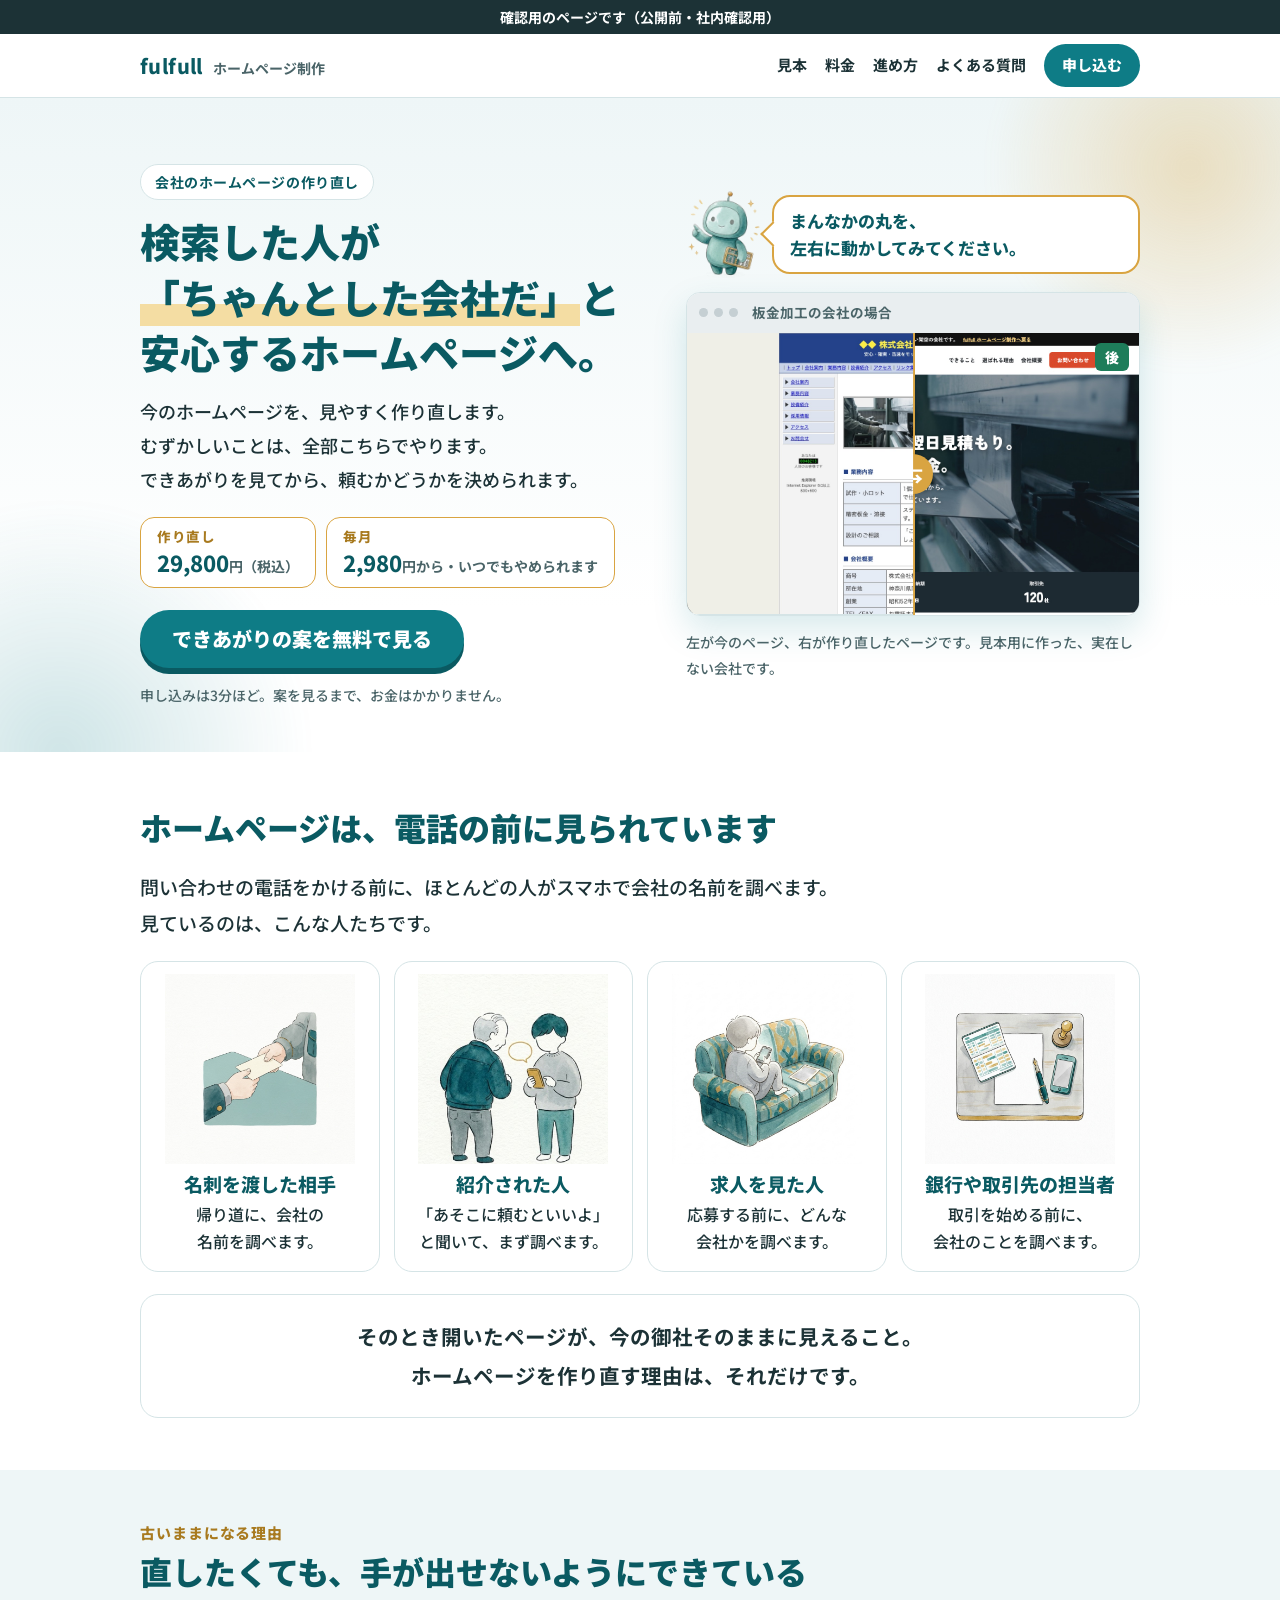
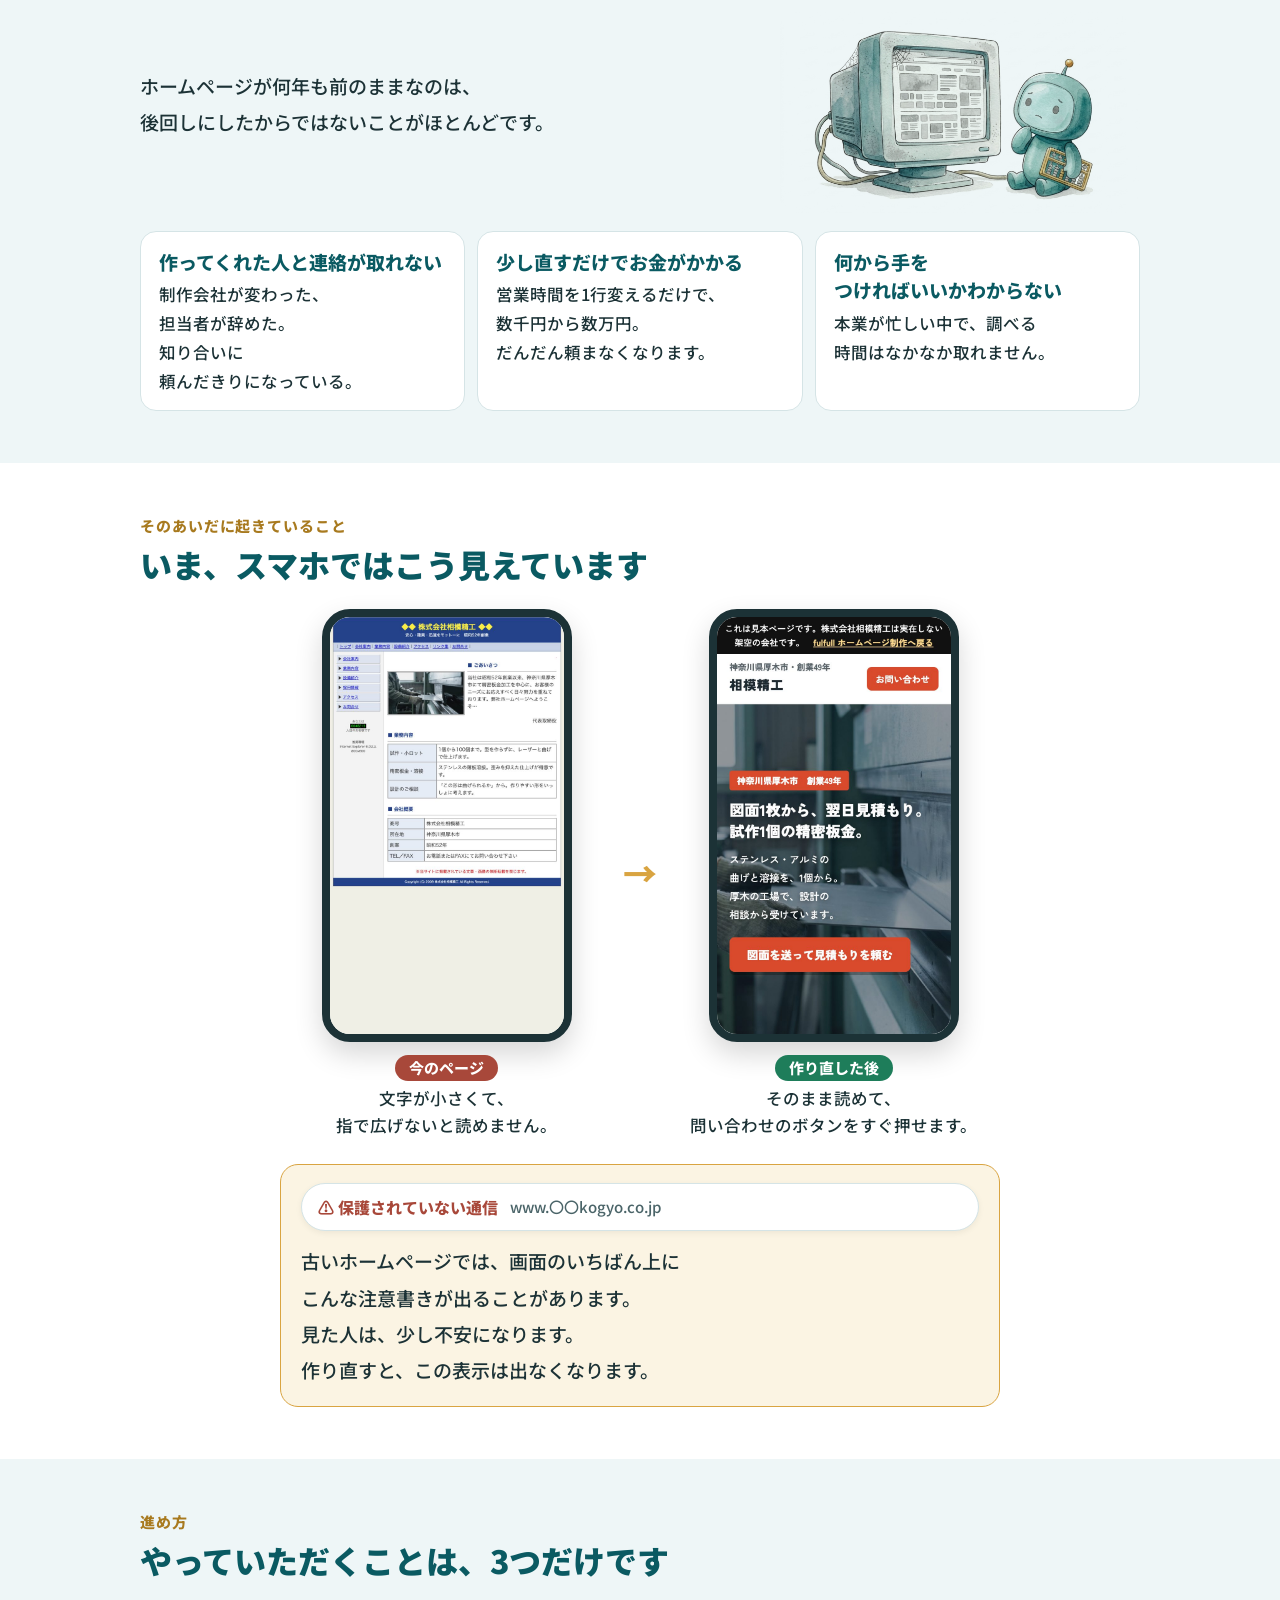
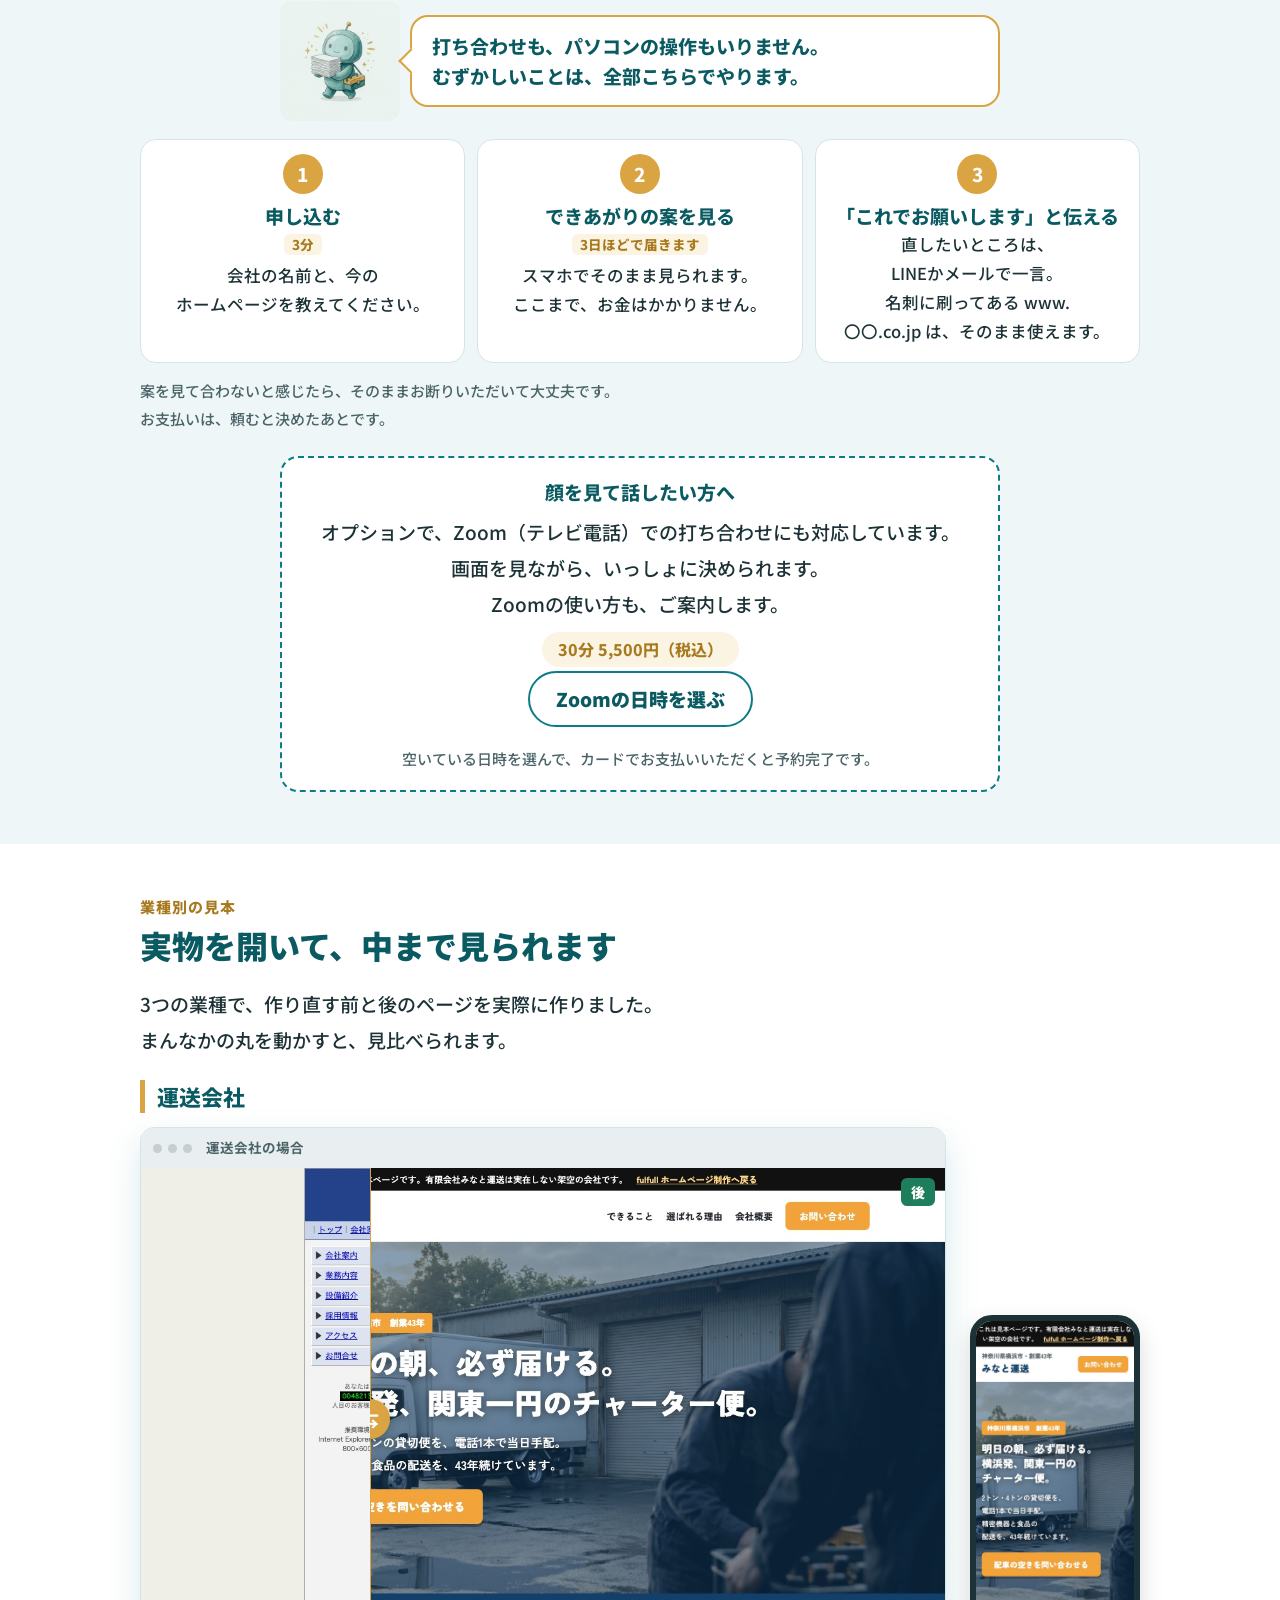
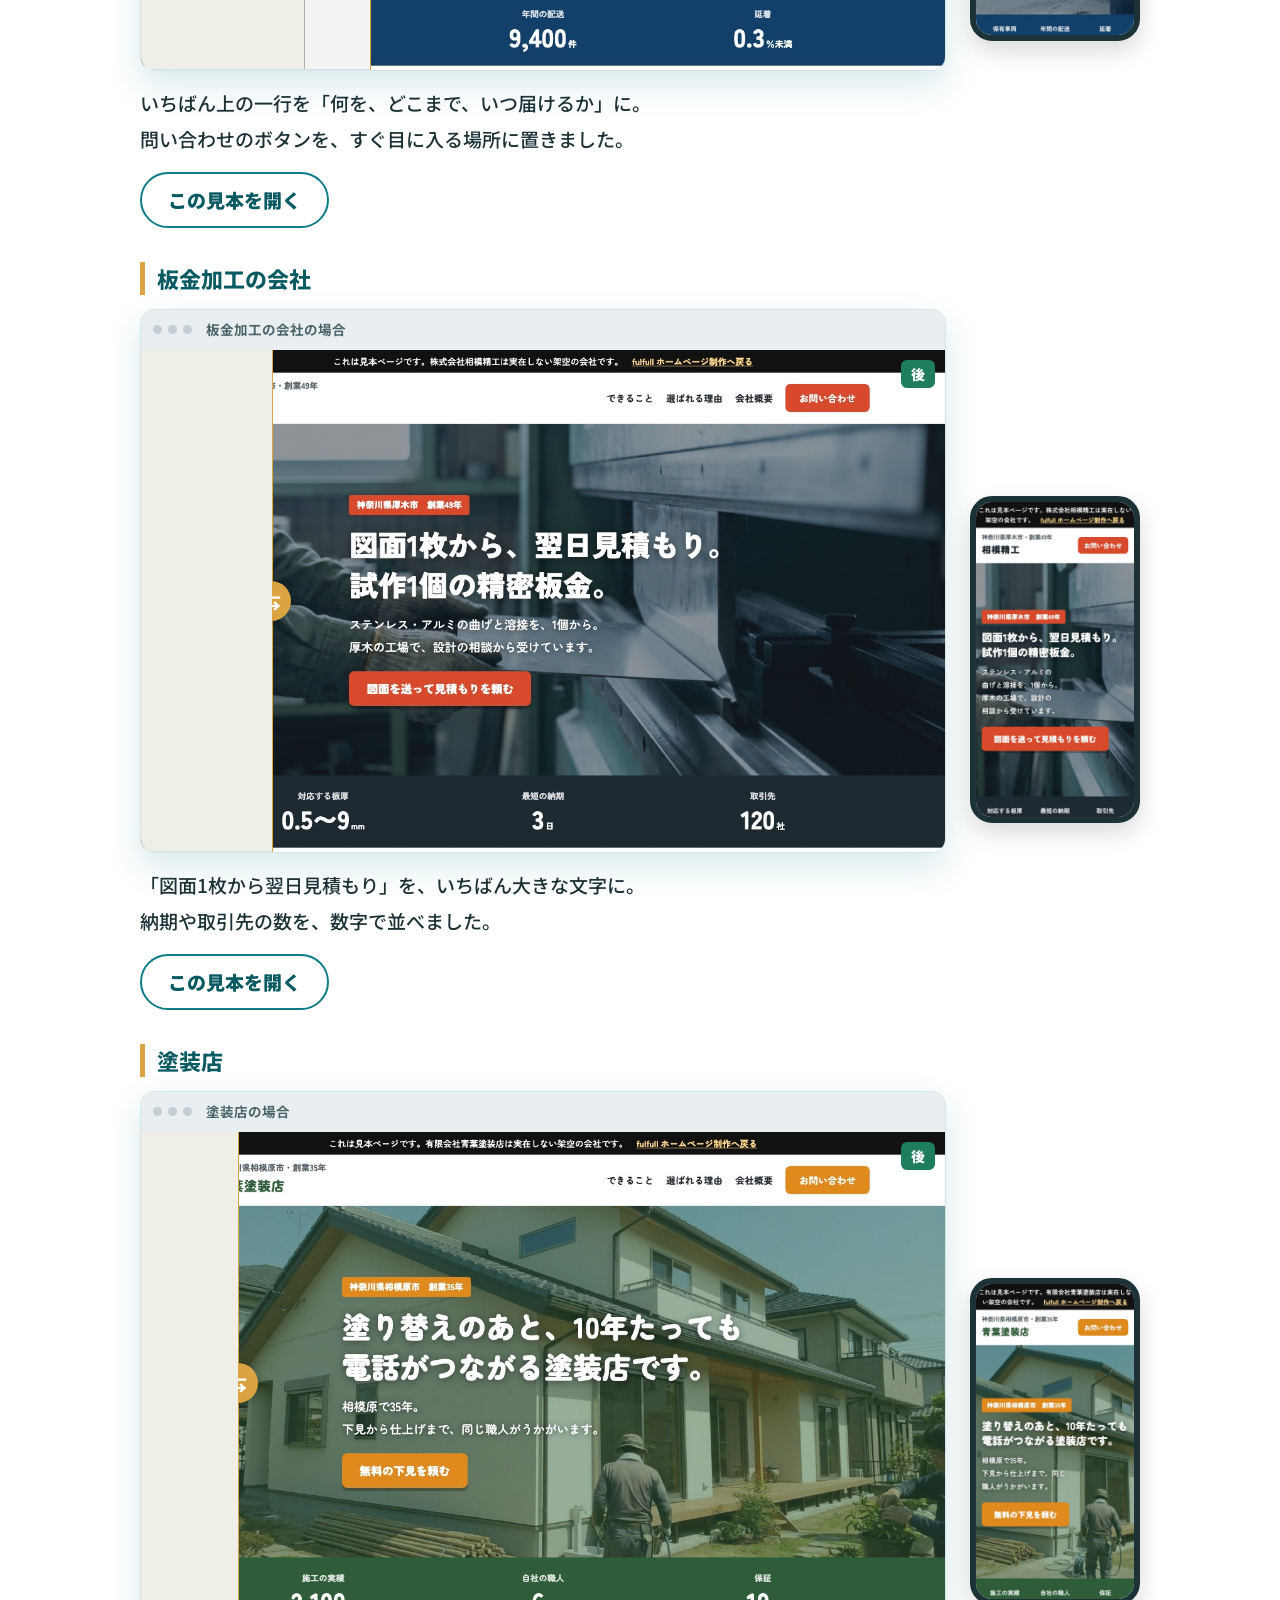
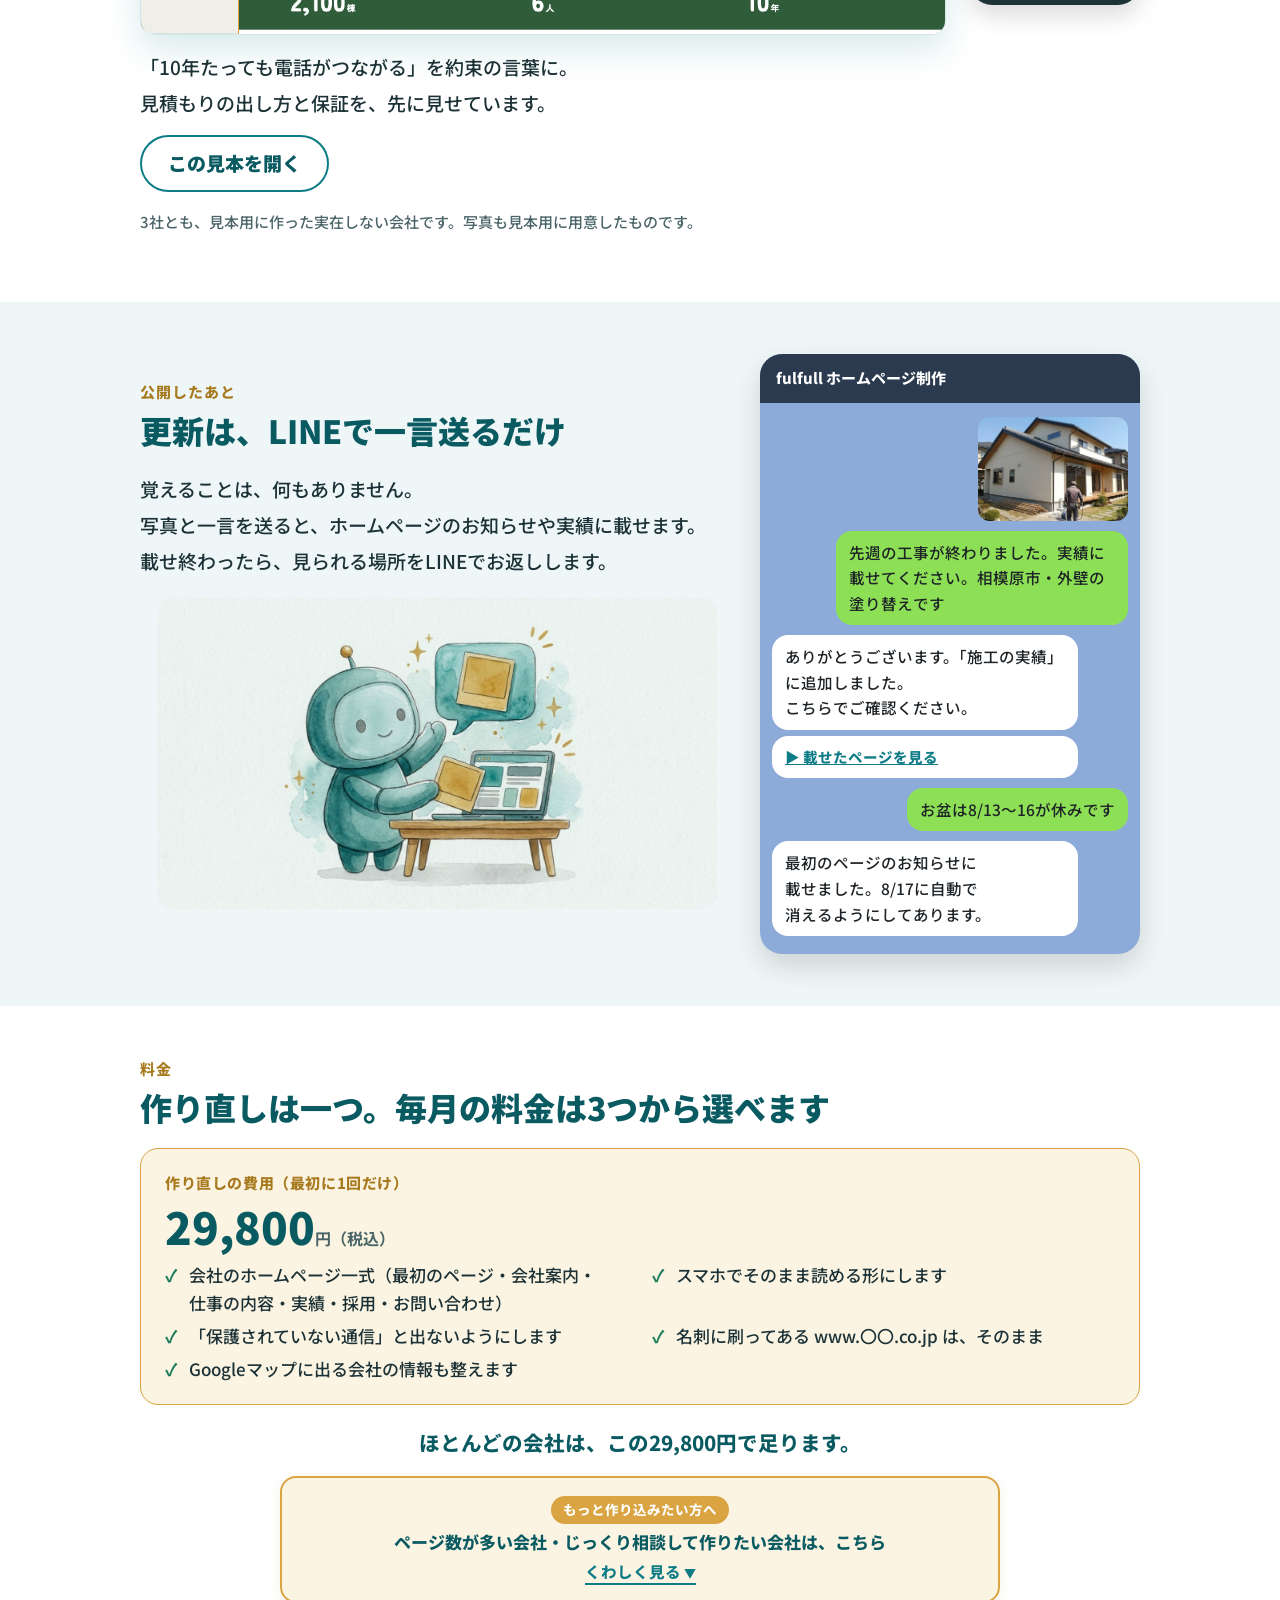
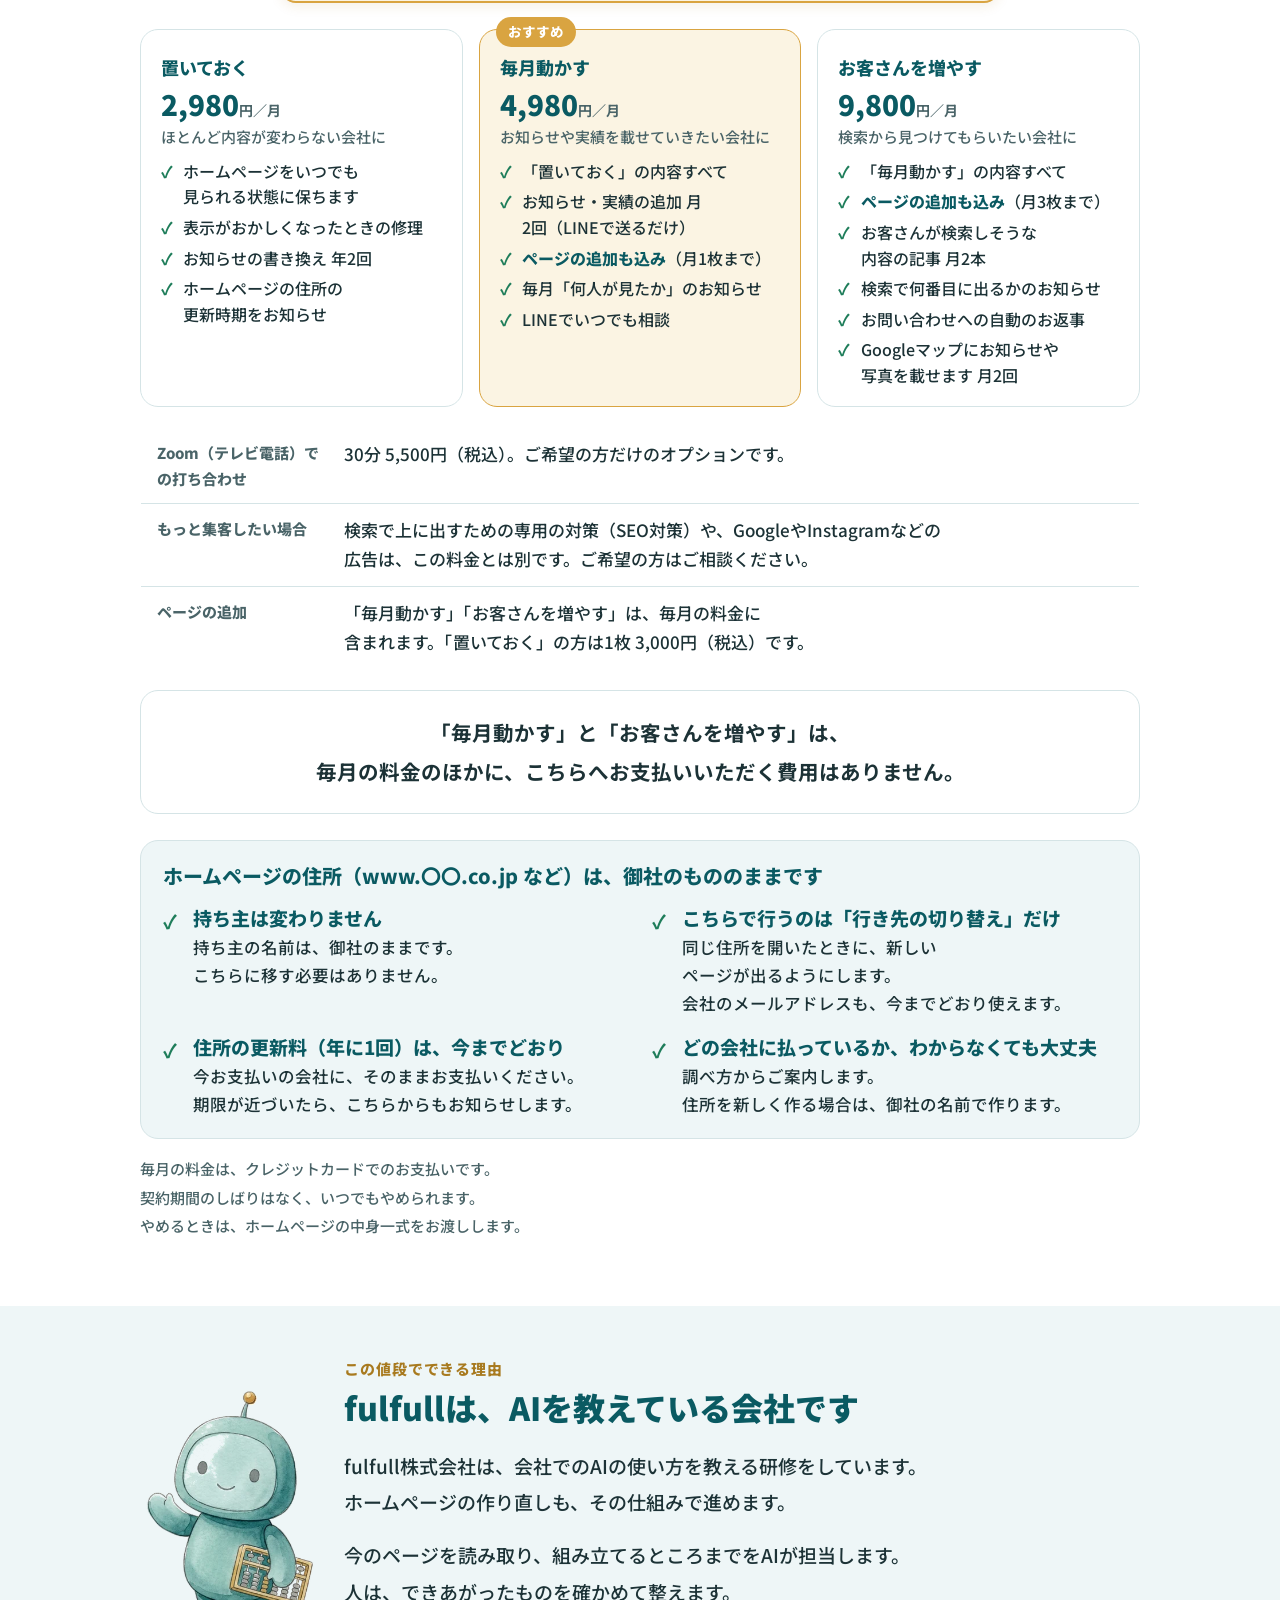
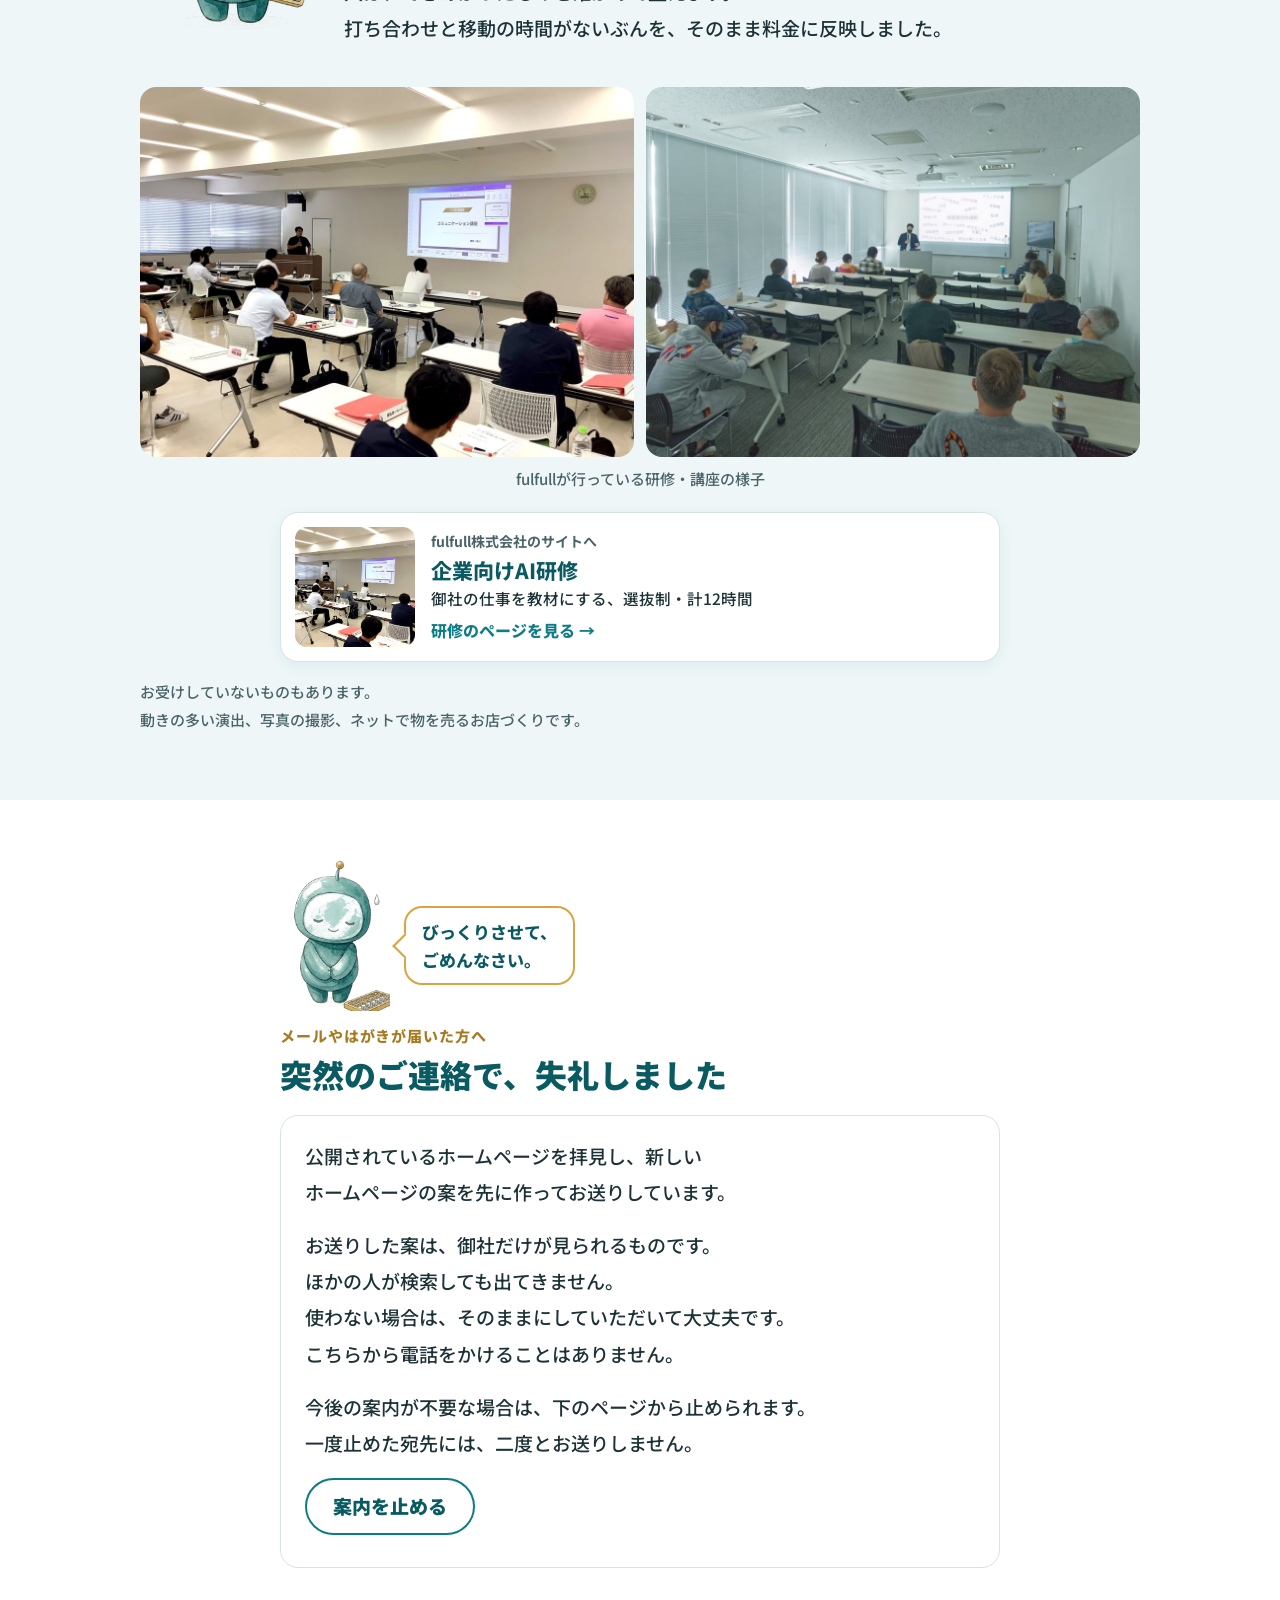
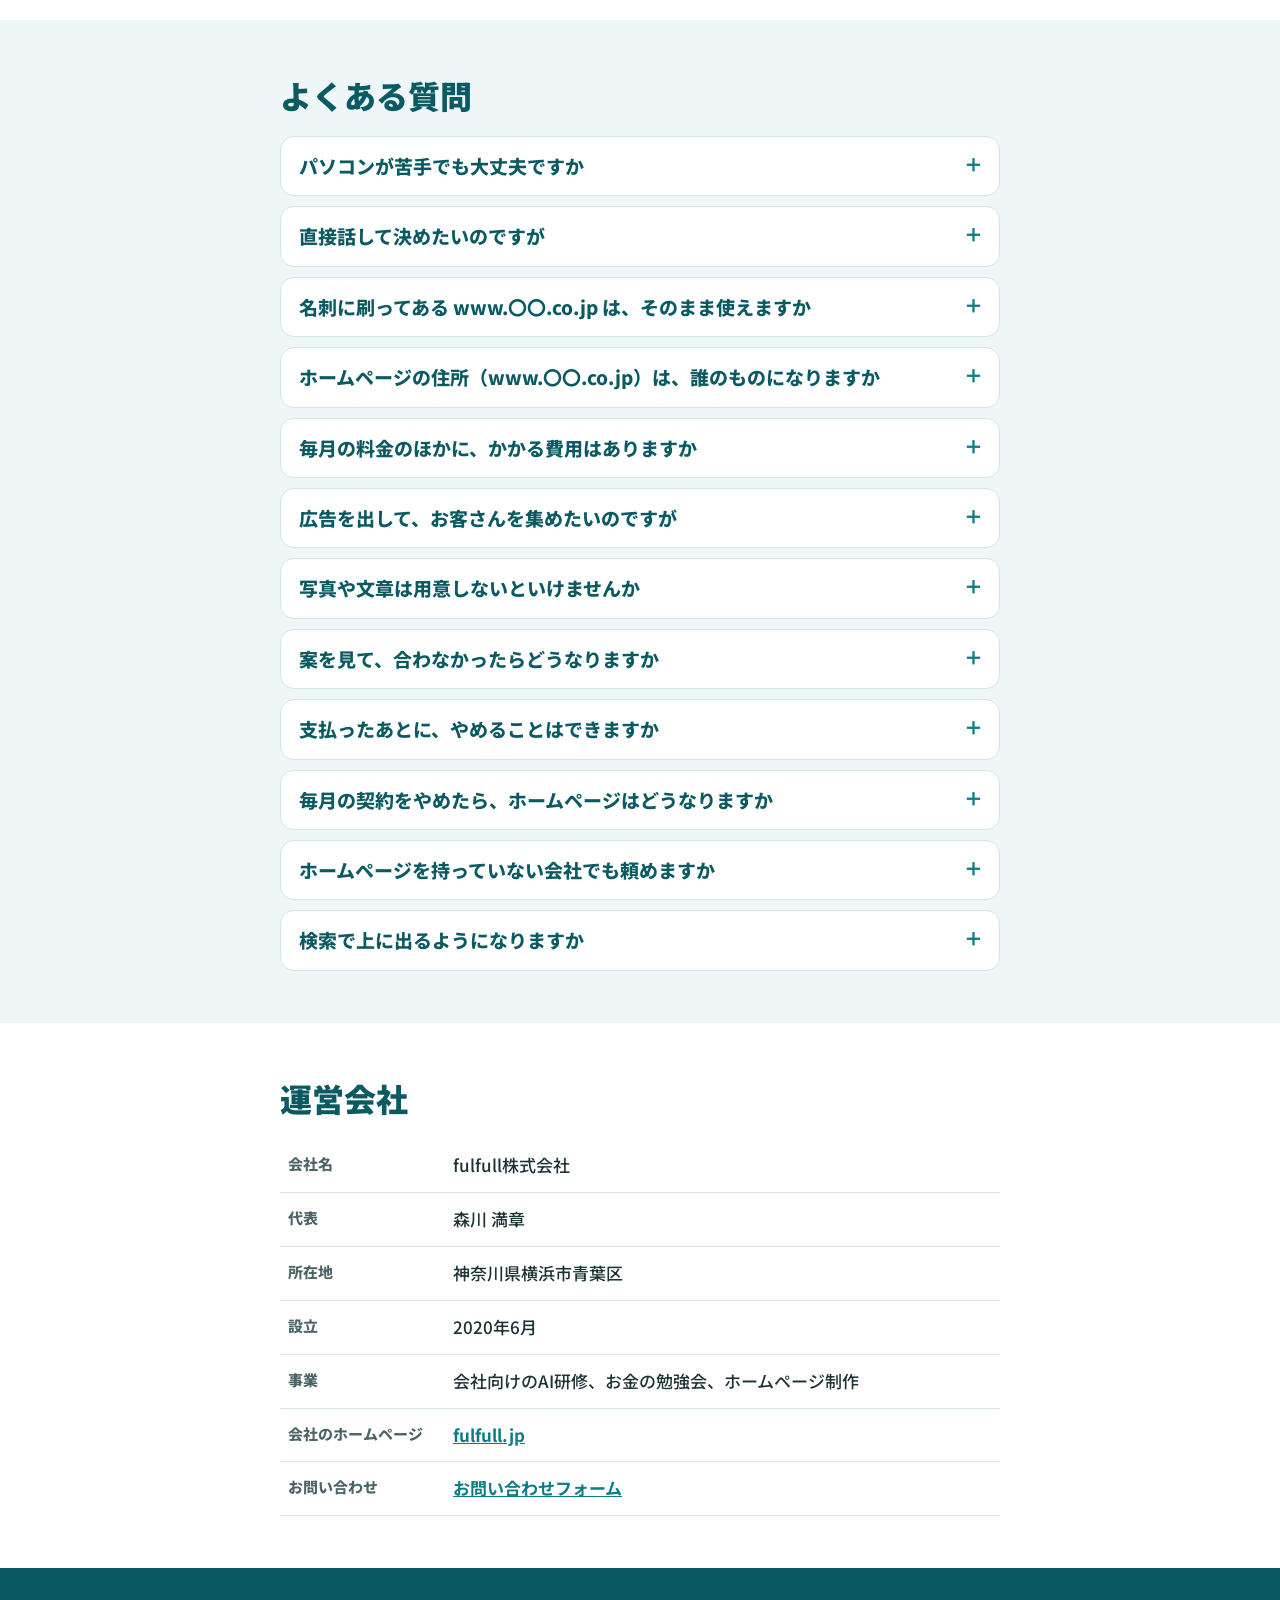
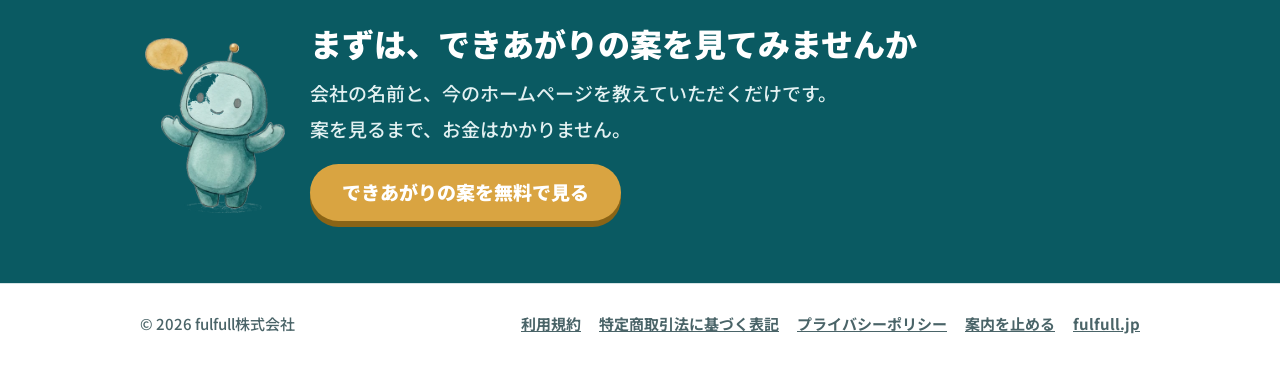
==== index.html @ 827d0897 "確認用：fulfull ホームページ制作 サイト下書き Co-Authored-By: Claude Opus 5.5 <noreply@anthropic.com>" ====
<!doctype html>
<html lang="ja">
<head>
<meta name="robots" content="noindex,nofollow">
<meta charset="utf-8">
<meta name="viewport" content="width=device-width,initial-scale=1">
<title>会社のホームページを29,800円で新しく｜fulfull ホームページ制作</title>
<meta name="description" content="検索した人が「ちゃんとした会社だ」と安心するホームページへ。今のホームページを29,800円で作り直します。むずかしいことは全部おまかせ。できあがりを見てから決められます。運営はfulfull株式会社（横浜）。">
<meta property="og:type" content="website">
<meta property="og:title" content="会社のホームページを29,800円で新しく｜fulfull ホームページ制作">
<meta property="og:description" content="検索した人が「ちゃんとした会社だ」と安心するホームページへ。制作29,800円・月額2,980円から。できあがりを見てから決められます。">
<meta property="og:url" content="https://fulfull-style.com/">
<meta property="og:image" content="https://fulfull-style.com/img/ogp.png">
<meta name="twitter:card" content="summary_large_image">
<link rel="preconnect" href="https://fonts.googleapis.com">
<link rel="preconnect" href="https://fonts.gstatic.com" crossorigin>
<link rel="stylesheet" href="https://fonts.googleapis.com/css2?family=Noto+Sans+JP:wght@500;700;800;900&display=swap">
<link rel="stylesheet" href="style.css?v=18">
</head>
<body class="big">
<div style="background:#1C3236;color:#fff;text-align:center;font-size:14px;font-weight:700;padding:6px 12px;line-height:1.6">確認用のページです（公開前・社内確認用）</div>

<header class="top">
  <div class="wrap">
    <a class="brand" href="./"><b>fulfull</b><span>ホームページ制作</span></a>
    <nav>
      <a href="#samples">見本</a>
      <a href="#price">料金</a>
      <a href="#flow">進め方</a>
      <a href="#faq">よくある質問</a>
      <a class="cta" href="apply/">申し込む</a>
    </nav>
  </div>
</header>

<main>

<div class="hero">
  <div class="wrap">
    <div>
      <div class="eyebrow">会社のホームページの作り直し</div>
      <h1>検索した人が<br><em>「ちゃんとした会社だ」</em>と<br>安心するホームページへ。</h1>
      <p class="lede"><span class="l">今のホームページを、見やすく作り直します。</span><span class="l">むずかしいことは、全部こちらでやります。</span><span class="l">できあがりを見てから、頼むかどうかを決められます。</span></p>
      <ul class="pricechip">
        <li><span>作り直し</span><b>29,800</b><small>円（税込）</small></li>
        <li><span>毎月</span><b>2,980</b><small>円から・いつでもやめられます</small></li>
      </ul>
      <div class="btnrow">
        <a class="btn" href="apply/">できあがりの案を無料で見る</a>
        <small>申し込みは3分ほど。案を見るまで、お金はかかりません。</small>
      </div>
    </div>
    <div>
      <div class="say"><img src="img/mascot_point.webp" alt="" width="440" height="440"><p>まんなかの丸を、左右に動かしてみてください。</p></div>
      <div class="frame"><div class="fbar"><i></i><i></i><i></i><span>板金加工の会社の場合</span></div>
        <div class="cmp" style="--p:50%">
          <img src="sample/shots/seizo_after_pc.jpg" alt="作り直した後のページ" width="1280" height="800">
          <img class="top" src="sample/shots/seizo_before_pc.jpg" alt="作り直す前のページ" width="1280" height="800">
          <span class="tagb">前</span><span class="taga">後</span><span class="bar" aria-hidden="true"></span>
          <input type="range" min="0" max="100" value="50" aria-label="前と後を見比べるつまみ">
        </div></div>
      <p class="ba-note">左が今のページ、右が作り直したページです。見本用に作った、実在しない会社です。</p>
    </div>
  </div>
</div>

<section>
  <div class="wrap">
    <h2>ホームページは、電話の前に見られています</h2>
    <p><span class="l">問い合わせの電話をかける前に、ほとんどの人がスマホで会社の名前を調べます。</span><span class="l">見ているのは、こんな人たちです。</span></p>
    <ul class="who">
      <li><img src="img/who_meishi.jpg" alt="" width="700" height="700" loading="lazy"><b>名刺を渡した相手</b><span>帰り道に、会社の名前を調べます。</span></li>
      <li><img src="img/who_shokai.jpg" alt="" width="700" height="700" loading="lazy"><b>紹介された人</b><span>「あそこに頼むといいよ」と聞いて、まず調べます。</span></li>
      <li><img src="img/who_kyujin.jpg" alt="" width="700" height="700" loading="lazy"><b>求人を見た人</b><span>応募する前に、どんな会社かを調べます。</span></li>
      <li><img src="img/who_ginko.jpg" alt="" width="700" height="700" loading="lazy"><b>銀行や取引先の担当者</b><span>取引を始める前に、会社のことを調べます。</span></li>
    </ul>
    <div class="scene center" style="margin-top:22px"><p><span class="l">そのとき開いたページが、今の御社そのままに見えること。</span><span class="l">ホームページを作り直す理由は、それだけです。</span></p></div>
  </div>
</section>

<section class="tint">
  <div class="wrap">
    <h2><small>古いままになる理由</small>直したくても、手が出せないようにできている</h2>
    <div class="withill"><p><span class="l">ホームページが何年も前のままなのは、後回しにしたからではないことがほとんどです。</span></p><img src="img/ill_stuck.jpg" alt="" width="1400" height="788" loading="lazy"></div>
    <ul class="checks">
      <li><b>作ってくれた人と連絡が取れない</b><span><span class="l">制作会社が変わった、担当者が辞めた。</span><span class="l">知り合いに頼んだきりになっている。</span></span></li>
      <li><b>少し直すだけでお金がかかる</b><span><span class="l">営業時間を1行変えるだけで、数千円から数万円。</span><span class="l">だんだん頼まなくなります。</span></span></li>
      <li><b>何から手をつければいいかわからない</b><span><span class="l">本業が忙しい中で、調べる時間はなかなか取れません。</span></span></li>
    </ul>
  </div>
</section>

<section>
  <div class="wrap">
    <h2><small>そのあいだに起きていること</small>いま、スマホではこう見えています</h2>
    <div class="phones">
      <figure class="ph before"><div class="dev"><img src="sample/shots/seizo_before_phone.jpg" alt="古いホームページをスマホで開いたところ" width="750" height="1440" loading="lazy"></div><figcaption><b>今のページ</b><span class="l">文字が小さくて、</span><span class="l">指で広げないと読めません。</span></figcaption></figure>
      <div class="arrow" aria-hidden="true">→</div>
      <figure class="ph after"><div class="dev"><img src="sample/shots/seizo_after_sp.jpg" alt="作り直したホームページをスマホで開いたところ" width="750" height="1440" loading="lazy"></div><figcaption><b>作り直した後</b><span class="l">そのまま読めて、</span><span class="l">問い合わせのボタンをすぐ押せます。</span></figcaption></figure>
    </div>
    <div class="warnbox">
      <div class="addr"><span>⚠ 保護されていない通信</span><i>www.〇〇kogyo.co.jp</i></div>
      <p><span class="l">古いホームページでは、画面のいちばん上にこんな注意書きが出ることがあります。</span><span class="l">見た人は、少し不安になります。</span><span class="l">作り直すと、この表示は出なくなります。</span></p>
    </div>
  </div>
</section>

<section class="tint" id="flow">
  <div class="wrap">
    <h2><small>進め方</small>やっていただくことは、3つだけです</h2>
    <div class="say wide"><img src="img/ill_makase.jpg" alt="" width="700" height="700" loading="lazy"><p>打ち合わせも、パソコンの操作もいりません。むずかしいことは、全部こちらでやります。</p></div>
    <ol class="steps three">
      <li><b>申し込む<em>3分</em></b><span><span class="l">会社の名前と、今のホームページを教えてください。</span></span></li>
      <li><b>できあがりの案を見る<em>3日ほどで届きます</em></b><span><span class="l">スマホでそのまま見られます。</span><span class="l">ここまで、お金はかかりません。</span></span></li>
      <li><b>「これでお願いします」と伝える</b><span><span class="l">直したいところは、LINEかメールで一言。</span><span class="l">名刺に刷ってある www.〇〇.co.jp は、そのまま使えます。</span></span></li>
    </ol>
    <p class="note" style="margin-top:14px"><span class="l">案を見て合わないと感じたら、そのままお断りいただいて大丈夫です。</span><span class="l">お支払いは、頼むと決めたあとです。</span></p>
    <div class="optbox">
      <b>顔を見て話したい方へ</b>
      <p><span class="l">オプションで、Zoom（テレビ電話）での打ち合わせにも対応しています。</span><span class="l">画面を見ながら、いっしょに決められます。</span><span class="l">Zoomの使い方も、ご案内します。</span></p>
      <span class="tagp">30分 5,500円（税込）</span>
      <p class="optgo"><a class="btn ghost" href="https://utage-system.com/event/OcN5JMBjuHrw/register">Zoomの日時を選ぶ</a></p>
      <p class="note" style="margin:8px 0 0">空いている日時を選んで、カードでお支払いいただくと予約完了です。</p>
    </div>
  </div>
</section>

<section id="samples">
  <div class="wrap">
    <h2><small>業種別の見本</small>実物を開いて、中まで見られます</h2>
    <p><span class="l">3つの業種で、作り直す前と後のページを実際に作りました。</span><span class="l">まんなかの丸を動かすと、見比べられます。</span></p>
    <div class="samples">
      <article class="sample"><h3>運送会社</h3><div class="frame"><div class="fbar"><i></i><i></i><i></i><span>運送会社の場合</span></div>
        <div class="cmp" style="--p:50%">
          <img src="sample/shots/unso_after_pc.jpg" alt="作り直した後のページ" width="1280" height="800" loading="lazy">
          <img class="top" src="sample/shots/unso_before_pc.jpg" alt="作り直す前のページ" width="1280" height="800" loading="lazy">
          <span class="tagb">前</span><span class="taga">後</span><span class="bar" aria-hidden="true"></span>
          <input type="range" min="0" max="100" value="50" aria-label="前と後を見比べるつまみ">
        </div></div><div class="sp"><img src="sample/shots/unso_after_sp.jpg" alt="スマホで見たところ" width="750" height="1440" loading="lazy"></div><p class="pt"><span class="l">いちばん上の一行を「何を、どこまで、いつ届けるか」に。</span><span class="l">問い合わせのボタンを、すぐ目に入る場所に置きました。</span></p><a class="btn ghost" href="sample/unso/">この見本を開く</a></article>
      <article class="sample"><h3>板金加工の会社</h3><div class="frame"><div class="fbar"><i></i><i></i><i></i><span>板金加工の会社の場合</span></div>
        <div class="cmp" style="--p:50%">
          <img src="sample/shots/seizo_after_pc.jpg" alt="作り直した後のページ" width="1280" height="800" loading="lazy">
          <img class="top" src="sample/shots/seizo_before_pc.jpg" alt="作り直す前のページ" width="1280" height="800" loading="lazy">
          <span class="tagb">前</span><span class="taga">後</span><span class="bar" aria-hidden="true"></span>
          <input type="range" min="0" max="100" value="50" aria-label="前と後を見比べるつまみ">
        </div></div><div class="sp"><img src="sample/shots/seizo_after_sp.jpg" alt="スマホで見たところ" width="750" height="1440" loading="lazy"></div><p class="pt"><span class="l">「図面1枚から翌日見積もり」を、いちばん大きな文字に。</span><span class="l">納期や取引先の数を、数字で並べました。</span></p><a class="btn ghost" href="sample/seizo/">この見本を開く</a></article>
      <article class="sample"><h3>塗装店</h3><div class="frame"><div class="fbar"><i></i><i></i><i></i><span>塗装店の場合</span></div>
        <div class="cmp" style="--p:50%">
          <img src="sample/shots/kensetsu_after_pc.jpg" alt="作り直した後のページ" width="1280" height="800" loading="lazy">
          <img class="top" src="sample/shots/kensetsu_before_pc.jpg" alt="作り直す前のページ" width="1280" height="800" loading="lazy">
          <span class="tagb">前</span><span class="taga">後</span><span class="bar" aria-hidden="true"></span>
          <input type="range" min="0" max="100" value="50" aria-label="前と後を見比べるつまみ">
        </div></div><div class="sp"><img src="sample/shots/kensetsu_after_sp.jpg" alt="スマホで見たところ" width="750" height="1440" loading="lazy"></div><p class="pt"><span class="l">「10年たっても電話がつながる」を約束の言葉に。</span><span class="l">見積もりの出し方と保証を、先に見せています。</span></p><a class="btn ghost" href="sample/kensetsu/">この見本を開く</a></article>
    </div>
    <p class="note" style="margin-top:16px">3社とも、見本用に作った実在しない会社です。写真も見本用に用意したものです。</p>
  </div>
</section>

<section class="tint" id="line">
  <div class="wrap linegrid">
    <div>
      <h2><small>公開したあと</small>更新は、LINEで一言送るだけ</h2>
      <p><span class="l">覚えることは、何もありません。</span><span class="l">写真と一言を送ると、ホームページのお知らせや実績に載せます。</span><span class="l">載せ終わったら、見られる場所をLINEでお返しします。</span></p>
      <img class="ill" src="img/ill_line.jpg" alt="" width="1400" height="788" loading="lazy">
    </div>
    <div class="chat" aria-label="LINEでのやりとりの例">
      <div class="chead">fulfull ホームページ制作</div>
      <div class="cbody">
        <div class="me"><span class="ph" aria-hidden="true"></span></div>
        <div class="me"><p>先週の工事が終わりました。実績に載せてください。相模原市・外壁の塗り替えです</p></div>
        <div class="you"><p>ありがとうございます。「施工の実績」に追加しました。<br>こちらでご確認ください。</p><p class="link">▶ 載せたページを見る</p></div>
        <div class="me"><p>お盆は8/13〜16が休みです</p></div>
        <div class="you"><p>最初のページのお知らせに載せました。8/17に自動で消えるようにしてあります。</p></div>
      </div>
    </div>
  </div>
</section>

<section id="price">
  <div class="wrap">
    <h2><small>料金</small>作り直しは一つ。毎月の料金は3つから選べます</h2>
    <div class="priceone">
      <div class="lab">作り直しの費用（最初に1回だけ）</div>
      <div class="amt"><span data-count="29800">29,800</span><small>円（税込）</small></div>
      <ul>
        <li>会社のホームページ一式（最初のページ・会社案内・仕事の内容・実績・採用・お問い合わせ）</li>
        <li>スマホでそのまま読める形にします</li>
        <li>「保護されていない通信」と出ないようにします</li>
        <li>名刺に刷ってある www.〇〇.co.jp は、そのまま</li>
        <li>Googleマップに出る会社の情報も整えます</li>
      </ul>
    </div>
    <p class="enough"><span class="l">ほとんどの会社は、この29,800円で足ります。</span></p>
    <details class="upper"><summary><span class="ulab">もっと作り込みたい方へ</span><b>ページ数が多い会社・じっくり相談して作りたい会社は、こちら</b><i>くわしく見る</i></summary><div class="a">
      <p><span class="l">「しっかりコース」98,000円（税込）も用意しています。</span><span class="l">15ページまで作れて、Zoom（テレビ電話）での打ち合わせが2回付きます。</span></p>
      <p><span class="l">こちらからおすすめすることはありません。</span><span class="l">まずは29,800円で始めて、必要になったらお声がけください。</span><span class="l">あとから切り替える場合は、差額だけで大丈夫です。</span></p>
    </div></details>
    <div class="plans">
      <div class="plan">
        <div class="nm">置いておく</div>
        <div class="mo"><span data-count="2980">2,980</span><small>円／月</small></div>
        <p class="forwho">ほとんど内容が変わらない会社に</p>
        <ul><li>ホームページをいつでも見られる状態に保ちます</li><li>表示がおかしくなったときの修理</li><li>お知らせの書き換え 年2回</li><li>ホームページの住所の更新時期をお知らせ</li></ul>
      </div>
      <div class="plan rec">
        <div class="osusume">おすすめ</div>
        <div class="nm">毎月動かす</div>
        <div class="mo"><span data-count="4980">4,980</span><small>円／月</small></div>
        <p class="forwho">お知らせや実績を載せていきたい会社に</p>
        <ul><li>「置いておく」の内容すべて</li><li>お知らせ・実績の追加 月2回（LINEで送るだけ）</li><li><b>ページの追加も込み</b>（月1枚まで）</li><li>毎月「何人が見たか」のお知らせ</li><li>LINEでいつでも相談</li></ul>
      </div>
      <div class="plan">
        <div class="nm">お客さんを増やす</div>
        <div class="mo"><span data-count="9800">9,800</span><small>円／月</small></div>
        <p class="forwho">検索から見つけてもらいたい会社に</p>
        <ul><li>「毎月動かす」の内容すべて</li><li><b>ページの追加も込み</b>（月3枚まで）</li><li>お客さんが検索しそうな内容の記事 月2本</li><li>検索で何番目に出るかのお知らせ</li><li>お問い合わせへの自動のお返事</li><li>Googleマップにお知らせや写真を載せます 月2回</li></ul>
      </div>
    </div>
    <table class="tbl opt">
      <tr><th>Zoom（テレビ電話）での打ち合わせ</th><td>30分 5,500円（税込）。ご希望の方だけのオプションです。</td></tr>
      <tr><th>もっと集客したい場合</th><td>検索で上に出すための専用の対策（SEO対策）や、GoogleやInstagramなどの広告は、この料金とは別です。ご希望の方はご相談ください。</td></tr>
      <tr><th>ページの追加</th><td>「毎月動かす」「お客さんを増やす」は、毎月の料金に含まれます。「置いておく」の方は1枚 3,000円（税込）です。</td></tr>
    </table>
    <div class="scene center" style="margin-top:20px"><p><span class="l">「毎月動かす」と「お客さんを増やす」は、</span><span class="l">毎月の料金のほかに、こちらへお支払いいただく費用はありません。</span></p></div>
    <div class="domain" id="domain">
      <h3>ホームページの住所（www.〇〇.co.jp など）は、御社のもののままです</h3>
      <ul>
        <li><b>持ち主は変わりません</b><span><span class="l">持ち主の名前は、御社のままです。</span><span class="l">こちらに移す必要はありません。</span></span></li>
        <li><b>こちらで行うのは「行き先の切り替え」だけ</b><span><span class="l">同じ住所を開いたときに、新しいページが出るようにします。</span><span class="l">会社のメールアドレスも、今までどおり使えます。</span></span></li>
        <li><b>住所の更新料（年に1回）は、今までどおり</b><span><span class="l">今お支払いの会社に、そのままお支払いください。</span><span class="l">期限が近づいたら、こちらからもお知らせします。</span></span></li>
        <li><b>どの会社に払っているか、わからなくても大丈夫</b><span><span class="l">調べ方からご案内します。</span><span class="l">住所を新しく作る場合は、御社の名前で作ります。</span></span></li>
      </ul>
    </div>
    <p class="note" style="margin-top:16px"><span class="l">毎月の料金は、クレジットカードでのお支払いです。</span><span class="l">契約期間のしばりはなく、いつでもやめられます。</span><span class="l">やめるときは、ホームページの中身一式をお渡しします。</span></p>
  </div>
</section>

<section class="tint" id="why">
  <div class="wrap">
    <div class="two">
      <img class="robo" src="img/mascot_base.webp" alt="" width="440" height="440">
      <div>
        <h2><small>この値段でできる理由</small>fulfullは、AIを教えている会社です</h2>
        <p><span class="l">fulfull株式会社は、会社でのAIの使い方を教える研修をしています。</span><span class="l">ホームページの作り直しも、その仕組みで進めます。</span></p>
        <p><span class="l">今のページを読み取り、組み立てるところまでをAIが担当します。</span><span class="l">人は、できあがったものを確かめて整えます。</span><span class="l">打ち合わせと移動の時間がないぶんを、そのまま料金に反映しました。</span></p>
      </div>
    </div>
    <div class="photos">
      <figure><img src="img/kenshu_1.jpg" alt="会議室で行っている研修の様子" width="1000" height="750" loading="lazy"></figure>
      <figure><img src="img/kenshu_2.jpg" alt="講座で話している様子" width="1000" height="750" loading="lazy"></figure>
    </div>
    <p class="note center">fulfullが行っている研修・講座の様子</p>
    <a class="linkcard" href="https://fulfull.jp/ai-training/">
      <img src="img/kenshu_1.jpg" alt="" width="1000" height="750" loading="lazy">
      <span><small>fulfull株式会社のサイトへ</small><b>企業向けAI研修</b><em>御社の仕事を教材にする、選抜制・計12時間</em><i>研修のページを見る →</i></span>
    </a>
    <p class="note" style="margin-top:16px"><span class="l">お受けしていないものもあります。</span><span class="l">動きの多い演出、写真の撮影、ネットで物を売るお店づくりです。</span></p>
  </div>
</section>

<section id="letter">
  <div class="narrow">
    <div class="gomen"><img src="img/ill_gomen.webp" alt="おじぎをするロボ" width="340" height="490"><p><span class="l">びっくりさせて、</span><span class="l">ごめんなさい。</span></p></div>
    <h2><small>メールやはがきが届いた方へ</small>突然のご連絡で、失礼しました</h2>
    <div class="scene">
      <p><span class="l">公開されているホームページを拝見し、新しいホームページの案を先に作ってお送りしています。</span></p>
      <p><span class="l">お送りした案は、御社だけが見られるものです。</span><span class="l">ほかの人が検索しても出てきません。</span><span class="l">使わない場合は、そのままにしていただいて大丈夫です。</span><span class="l">こちらから電話をかけることはありません。</span></p>
      <p><span class="l">今後の案内が不要な場合は、下のページから止められます。</span><span class="l">一度止めた宛先には、二度とお送りしません。</span></p>
      <p style="margin-top:14px"><a class="btn ghost" href="stop/">案内を止める</a></p>
    </div>
  </div>
</section>

<section class="tint" id="faq">
  <div class="narrow">
    <h2>よくある質問</h2>
    <div class="faq">
      <details><summary>パソコンが苦手でも大丈夫ですか</summary><div class="a"><p><span class="l">大丈夫です。</span><span class="l">スマホとLINEが使えれば、最後まで進められます。</span><span class="l">LINEを使っていない場合は、メールでやりとりします。</span></p></div></details>
      <details><summary>直接話して決めたいのですが</summary><div class="a"><p><span class="l">オプションで、Zoom（テレビ電話）での打ち合わせにも対応しています。</span><span class="l">30分 5,500円（税込）です。</span><span class="l">画面を見ながら、いっしょに決められます。</span><span class="l"><a href="https://utage-system.com/event/OcN5JMBjuHrw/register">Zoomの日時を選ぶページへ</a></span></p></div></details>
      <details><summary>名刺に刷ってある www.〇〇.co.jp は、そのまま使えますか</summary><div class="a"><p><span class="l">使えます。</span><span class="l">ホームページの住所はそのままで、中身だけ新しいページに入れ替えます。</span><span class="l">会社のメールアドレスも、今までどおり使えます。</span><span class="l">どの会社で管理しているかわからない場合も、調べ方からご案内します。</span></p></div></details>
      <details><summary>ホームページの住所（www.〇〇.co.jp）は、誰のものになりますか</summary><div class="a"><p><span class="l">御社のもののままです。</span><span class="l">こちらで行うのは、新しいページへの行き先の切り替えだけです。</span><span class="l">年に1回の更新料は、今までどおり今の会社へお支払いください。</span><span class="l">期限が近づいたら、こちらからもお知らせします。</span></p></div></details>
      <details><summary>毎月の料金のほかに、かかる費用はありますか</summary><div class="a"><p><span class="l">「毎月動かす」と「お客さんを増やす」は、ページの追加まで含まれています。</span><span class="l">こちらへのお支払いは、毎月の料金だけです。</span><span class="l">ホームページの住所の更新料（年に1回）は、今までどおり今の会社へのお支払いです。</span><span class="l">Zoom（テレビ電話）での打ち合わせは、ご希望の方だけのオプションです。</span></p></div></details>
      <details><summary>広告を出して、お客さんを集めたいのですが</summary><div class="a"><p><span class="l">GoogleやInstagramなどにお金を払って出す広告は、このサービスの料金には含まれていません。</span><span class="l">「お客さんを増やす」プランで行うのは、検索で見つけてもらうための記事づくりまでです。</span><span class="l">広告を出したい場合も、ご希望の方はご相談ください。</span></p></div></details>
      <details><summary>写真や文章は用意しないといけませんか</summary><div class="a"><p><span class="l">最初は用意しなくて大丈夫です。</span><span class="l">文章は今のホームページをもとに作ります。</span><span class="l">写真は仮のものを入れておき、あとからLINEで送っていただいたものに差し替えます。</span></p></div></details>
      <details><summary>案を見て、合わなかったらどうなりますか</summary><div class="a"><p><span class="l">そのままお断りください。</span><span class="l">お金はかかりません。</span><span class="l">お支払いは、頼むと決めていただいたあとです。</span></p></div></details>
      <details><summary>支払ったあとに、やめることはできますか</summary><div class="a"><p><span class="l">お支払い後の、お客様のご都合による返金はお受けしていません。</span><span class="l">できあがった案を見てからお支払いいただく流れにしているためです。</span><span class="l">新しいページへの切り替えができないなど、公開まで進められなかった場合は、全額お返しします。</span></p></div></details>
      <details><summary>毎月の契約をやめたら、ホームページはどうなりますか</summary><div class="a"><p><span class="l">ホームページの中身一式（文章・写真・デザイン）をお渡しします。</span><span class="l">ほかの会社に預ければ、そのまま使い続けられます。</span><span class="l">契約期間のしばりや違約金はありません。</span></p></div></details>
      <details><summary>ホームページを持っていない会社でも頼めますか</summary><div class="a"><p><span class="l">頼めます。</span><span class="l">会社案内やチラシ、名刺の内容をもとに作ります。</span><span class="l">ホームページの住所を新しく作る場合は、年1,500円前後の実費がかかります。</span></p></div></details>
      <details><summary>検索で上に出るようになりますか</summary><div class="a"><p><span class="l">作り直しだけで上に出るとは、お約束できません。</span><span class="l">検索の順番は、Googleが決めるためです。</span><span class="l">作り直しでは、スマホで読めること、注意書きが出ないこと、会社の情報が整っていること。</span><span class="l">この土台を整えます。</span></p><p><span class="l">そのうえで、検索で上に出すための専用の対策（SEO対策）にも対応しています。</span><span class="l">「お客さんを増やす」プランのほか、御社に合わせた個別の対策もできます。</span><span class="l">ご希望の方は、ご相談ください。</span></p></div></details>
    </div>
  </div>
</section>

<section id="company">
  <div class="narrow">
    <h2>運営会社</h2>
    <table class="tbl">
      <tr><th>会社名</th><td>fulfull株式会社</td></tr>
      <tr><th>代表</th><td>森川 満章</td></tr>
      <tr><th>所在地</th><td>神奈川県横浜市青葉区</td></tr>
      <tr><th>設立</th><td>2020年6月</td></tr>
      <tr><th>事業</th><td>会社向けのAI研修、お金の勉強会、ホームページ制作</td></tr>
      <tr><th>会社のホームページ</th><td><a href="https://fulfull.jp/">fulfull.jp</a></td></tr>
      <tr><th>お問い合わせ</th><td><a href="https://fulfull.jp/contact/">お問い合わせフォーム</a></td></tr>
    </table>
  </div>
</section>

<section class="close">
  <div class="wrap">
    <img src="img/mascot_invite.webp" alt="" width="440" height="440">
    <div>
      <h2>まずは、できあがりの案を見てみませんか</h2>
      <p><span class="l">会社の名前と、今のホームページを教えていただくだけです。</span><span class="l">案を見るまで、お金はかかりません。</span></p>
      <a class="btn" href="apply/">できあがりの案を無料で見る</a>
    </div>
  </div>
</section>

</main>

<footer>
  <div class="wrap">
    <span>© 2026 fulfull株式会社</span>
    <nav>
      <a href="terms/">利用規約</a>
      <a href="law/">特定商取引法に基づく表記</a>
      <a href="privacy/">プライバシーポリシー</a>
      <a href="stop/">案内を止める</a>
      <a href="https://fulfull.jp/">fulfull.jp</a>
    </nav>
  </div>
</footer>

<script>
(function(){
  var reduce = window.matchMedia && matchMedia("(prefers-reduced-motion: reduce)").matches;
  // 前後を見比べるつまみ
  document.querySelectorAll(".cmp").forEach(function(c){
    var r=c.querySelector("input"); var set=function(v){c.style.setProperty("--p",v+"%")};
    r.addEventListener("input",function(){c.dataset.touched="1";set(r.value)}); set(r.value);
  });
  if (reduce || !("IntersectionObserver" in window)) return;
  var armed=false; // 表示の仕組みが動いていると確かめてから、隠す側の指定を有効にする
  // スクロールで現れる部品
  var groups=[["section h2",0],[".who li",90],[".checks li",90],[".gets li",90],[".steps li",140],[".phones .before",0,"left"],[".phones .after",0,"right"],[".warnbox",0],[".optbox",0],[".sample",0],[".priceone",0],[".enough",0],[".upper",0],[".plan",120],[".tbl.opt",0],[".domain",0],[".photos figure",140],[".linkcard",0],[".scene",0],[".faq details",50],[".chat",0],[".say.wide",0],[".tbl:not(.opt)",0],[".close .wrap",0]];
  groups.forEach(function(g){
    var byParent=new Map();
    document.querySelectorAll(g[0]).forEach(function(el){
      var p=el.parentNode, i=byParent.get(p)||0; byParent.set(p,i+1);
      el.classList.add("rv"); if(g[2]) el.classList.add(g[2]); el.style.transitionDelay=(i*g[1])+"ms";
    });
  });
  document.querySelectorAll(".chat .cbody > div").forEach(function(el,i){el.classList.add("pop");el.style.transitionDelay=(300+i*550)+"ms"});
  var ease=function(t){return t<.5?2*t*t:1-Math.pow(-2*t+2,2)/2};
  function count(el){var to=+el.dataset.count,t0=performance.now(),d=900;(function f(t){var k=Math.min(1,(t-t0)/d);el.textContent=Math.round(to*ease(k)).toLocaleString("ja-JP");if(k<1)requestAnimationFrame(f)})(t0)}
  function demo(c){ // つまみが一往復して「動かせる」と伝える
    var r=c.querySelector("input"),keys=[50,90,12,50],seg=800,t0=performance.now();
    (function f(t){ if(c.dataset.touched) return; var e=t-t0,i=Math.min(keys.length-2,Math.floor(e/seg)),k=Math.min(1,(e-i*seg)/seg),v=keys[i]+(keys[i+1]-keys[i])*ease(k);
      r.value=v; c.style.setProperty("--p",v+"%"); if(e<seg*(keys.length-1)) requestAnimationFrame(f); })(t0);
  }
  var io=new IntersectionObserver(function(es){ if(!armed){armed=true;document.documentElement.classList.add("js")} es.forEach(function(e){ if(!e.isIntersecting) return; var el=e.target; io.unobserve(el);
    el.classList.add("in");
    el.querySelectorAll("[data-count]").forEach(count);
    if(el.matches(".chat")) el.querySelectorAll(".pop").forEach(function(p){p.classList.add("in")});
    if(el.matches(".cmp")) setTimeout(function(){demo(el)}, el.closest(".hero")?700:250);
  })},{threshold:0,rootMargin:"0px 0px -8% 0px"});
  document.querySelectorAll(".rv,.cmp").forEach(function(el){io.observe(el)});
  // 取りこぼし防止：画面より上に来たものは必ず表示する
  var tick=0; function sweep(){ tick=0; var h=innerHeight*.96; document.querySelectorAll(".rv:not(.in)").forEach(function(el){ if(el.getBoundingClientRect().top<h){ el.classList.add("in"); el.querySelectorAll("[data-count]").forEach(count); if(el.matches(".chat")) el.querySelectorAll(".pop").forEach(function(p){p.classList.add("in")}); io.unobserve(el);} }); }
  addEventListener("scroll",function(){ if(!tick) tick=setTimeout(sweep,120) },{passive:true}); addEventListener("load",sweep);
})();
</script>
</body>
</html>
---- style.css ----
/* fulfull ホームページ制作｜白地にティール1色＋金の差し色。PCは2カラム、スマホは1カラム */
:root {
  color-scheme: light;
  --teal:#0E7C86; --deep:#0A5A62; --ink:#1C3236; --ink2:#4A6468;
  --soft:#EEF6F7; --line:#D5E4E6; --gold:#A87A1F; --goldfill:#D9A441; --goldbg:#FBF4E3; --bg:#fff;
  --ok:#1E7D5A; --okbg:#EAF6F0; --ng:#A8483A; --ngbg:#FBEEEB;
  --font:"Noto Sans JP","Hiragino Sans","Hiragino Kaku Gothic ProN",sans-serif;
}
* { box-sizing: border-box; }
html { scroll-behavior: smooth; }
body { margin: 0; background: var(--bg); color: var(--ink); font-family: var(--font); font-size: 18px; font-weight: 500; line-height: 1.9; }
img { max-width: 100%; height: auto; }
a { color: var(--teal); font-weight: 700; }
p { margin: 0 0 .9em; }
p, li, h1, h2, h3, dd, small { text-wrap: pretty; }
.l { display: block; text-wrap: balance; }
/* 日本語を文節の切れ目で折り返す（対応ブラウザのみ） */
.l, h1, h2, h3, li, td, summary, .note, .chat p { word-break: auto-phrase; }
.priceone li, .plan li, .checks b, .gets b, .steps b, .tile span span, .field small, .note, .faq summary, td { text-wrap: balance; }
b, strong { font-weight: 800; color: var(--deep); }
.wrap { max-width: 1040px; margin: 0 auto; padding-inline: 20px; }
.narrow { max-width: 760px; margin: 0 auto; padding-inline: 20px; }
.note { font-size: 15px; color: var(--ink2); }

/* ヘッダー */
.top { position: sticky; top: 0; z-index: 10; background: rgba(255,255,255,.96); border-bottom: 1px solid var(--line); }
.top .wrap { display: flex; align-items: center; justify-content: space-between; gap: 12px; padding-block: 10px; }
.brand { display: flex; align-items: baseline; gap: 10px; text-decoration: none; color: var(--deep); min-width: 0; }
.brand b { font-size: 20px; letter-spacing: .02em; }
.brand span { font-size: 14px; color: var(--ink2); font-weight: 700; }
.top nav { display: flex; align-items: center; gap: 18px; }
.top nav a { font-size: 15px; text-decoration: none; color: var(--ink); }
.top nav a.cta { background: var(--teal); color: #fff; border-radius: 999px; padding: 7px 18px; font-weight: 800; }
@media (max-width: 760px) { .top nav a:not(.cta) { display: none; } .brand span { display: none; } }

/* ヒーロー */
.hero { background: linear-gradient(180deg, var(--soft), #fff 78%); padding-block: 44px 28px; }
.hero .wrap { display: grid; grid-template-columns: 1fr; gap: 28px; align-items: center; }
.eyebrow { display: inline-block; background: #fff; color: var(--deep); border: 1px solid var(--line); border-radius: 999px; padding: 4px 14px; font-size: 14px; font-weight: 700; letter-spacing: .04em; margin-bottom: 14px; }
h1 { font-size: clamp(25px, 6.9vw, 40px); font-weight: 900; line-height: 1.38; margin: 0 0 14px; color: var(--deep); text-wrap: balance; }
h1 em { font-style: normal; background: linear-gradient(transparent 62%, #F4DDA3 62%); }
.lede { font-size: 18px; color: var(--ink); margin: 0 0 20px; }
.pricechip { display: flex; flex-wrap: wrap; gap: 10px; margin: 0 0 22px; padding: 0; list-style: none; }
.pricechip li { background: #fff; border: 1.5px solid var(--goldfill); border-radius: 14px; padding: 8px 16px; line-height: 1.5; }
.pricechip span { display: block; font-size: 13.5px; color: var(--gold); font-weight: 800; letter-spacing: .04em; }
.pricechip b { font-size: 22px; font-variant-numeric: tabular-nums; }
.pricechip small { font-size: 14px; color: var(--ink2); font-weight: 700; }
.btn { display: inline-block; background: var(--teal); color: #fff; font-size: 19px; font-weight: 900; line-height: 1.4; border-radius: 999px; padding: 15px 32px; box-shadow: 0 6px 0 var(--deep); text-decoration: none; border: 0; cursor: pointer; font-family: inherit; }
.btn:hover, .btn:focus-visible { background: var(--deep); outline: 3px solid var(--goldfill); outline-offset: 3px; }
.btn.ghost { background: #fff; color: var(--deep); border: 2px solid var(--teal); box-shadow: none; padding: 13px 26px; }
.btnrow { display: flex; flex-wrap: wrap; gap: 14px; align-items: center; }
.btnrow small { flex-basis: 100%; font-size: 14px; color: var(--ink2); }
@media (min-width: 900px) {
  .hero { padding-block: 64px 44px; }
  .hero .wrap { grid-template-columns: 1.05fr .95fr; gap: 44px; }
}

/* 前後を見比べるつまみ */
.frame { border: 1px solid var(--line); border-radius: 14px; overflow: hidden; background: #fff; box-shadow: 0 14px 34px rgba(14,124,134,.16); }
.fbar { background: #E9EEF0; padding: 7px 12px; display: flex; gap: 6px; align-items: center; }
.fbar i { width: 9px; height: 9px; border-radius: 50%; background: #C5CFD3; display: block; flex: none; }
.fbar span { margin-left: 8px; font-size: 13.5px; font-weight: 700; color: var(--ink2); }
.cmp { position: relative; aspect-ratio: 1280 / 800; overflow: hidden; background: #fff; }
.cmp img { position: absolute; inset: 0; width: 100%; height: 100%; object-fit: cover; object-position: top; display: block; }
.cmp img.top { clip-path: inset(0 calc(100% - var(--p)) 0 0); }
.cmp .bar { position: absolute; top: 0; bottom: 0; left: var(--p); width: 3px; margin-left: -1.5px; background: var(--goldfill); pointer-events: none; }
.cmp .bar::after { content: "⇆"; position: absolute; top: 50%; left: 50%; transform: translate(-50%,-50%); width: 40px; height: 40px; border-radius: 50%; background: var(--goldfill); color: #fff; font-weight: 900; font-size: 19px; display: flex; align-items: center; justify-content: center; box-shadow: 0 2px 8px rgba(0,0,0,.25); }
.cmp .tagb, .cmp .taga { position: absolute; top: 10px; font-size: 14px; font-weight: 900; color: #fff; border-radius: 6px; padding: 1px 10px; pointer-events: none; }
.cmp .tagb { left: 10px; background: var(--ng); } .cmp .taga { right: 10px; background: var(--ok); }
.cmp input { position: absolute; inset: 0; width: 100%; height: 100%; margin: 0; opacity: 0; cursor: ew-resize; }
.cmp:has(input:focus-visible) { outline: 3px solid var(--goldfill); outline-offset: 2px; }
.ba-note { font-size: 14px; color: var(--ink2); margin: 12px 0 0; }

/* 見本・図解・LINE */
.ill { display: block; width: 100%; max-width: 560px; margin: 0 auto 18px; border-radius: 16px; mix-blend-mode: multiply; }
.withill { display: grid; gap: 14px; align-items: center; }
.withill img { width: 100%; max-width: 420px; margin: 0 auto; border-radius: 16px; mix-blend-mode: multiply; }
@media (min-width: 820px) { .withill { grid-template-columns: 1fr 360px; } }
.samples { display: grid; gap: 34px; margin-top: 22px; }
.sample { display: grid; gap: 14px 24px; grid-template-columns: 1fr; align-items: start; }
.sample h3 { font-size: 22px; margin: 0; padding-left: 12px; border-left: 5px solid var(--goldfill); }
.sample .sp { width: 150px; border: 6px solid #1C3236; border-radius: 22px; overflow: hidden; aspect-ratio: 750 / 1440; justify-self: center; box-shadow: 0 10px 24px rgba(0,0,0,.15); }
.sample .sp img { width: 100%; height: 100%; object-fit: cover; object-position: top; display: block; }
.sample .pt { margin: 0; }
.sample .btn { justify-self: start; }
@media (min-width: 820px) {
  .sample { grid-template-columns: 1fr 170px; grid-template-areas: "h h" "f s" "p s" "b s"; }
  .sample h3 { grid-area: h; } .sample .frame { grid-area: f; } .sample .sp { grid-area: s; width: 170px; align-self: center; } .sample .pt { grid-area: p; } .sample .btn { grid-area: b; }
}
.linegrid { display: grid; gap: 26px; align-items: center; }
@media (min-width: 820px) { .linegrid { grid-template-columns: 1fr 380px; } }
.chat { background: #8CABD9; border-radius: 22px; overflow: hidden; box-shadow: 0 12px 28px rgba(0,0,0,.14); max-width: 380px; width: 100%; margin: 0 auto; }
.chat .chead { background: #2B3A4E; color: #fff; font-size: 15px; font-weight: 800; padding: 10px 16px; }
.chat .cbody { padding: 14px 12px 18px; display: grid; gap: 10px; }
.chat p { margin: 0; font-size: 15.5px; line-height: 1.65; border-radius: 16px; padding: 9px 13px; color: #1d2327; font-weight: 500; }
.chat .me { justify-self: end; max-width: 82%; } .chat .me p { background: #8DE055; }
.chat .you { justify-self: start; max-width: 86%; display: grid; gap: 6px; } .chat .you p { background: #fff; }
.chat .you p.link { color: var(--teal); font-weight: 800; text-decoration: underline; font-size: 14.5px; }
.chat .ph { display: block; width: 150px; height: 104px; border-radius: 12px; background: url(sample/img/kensetsu_hero.jpg) center/cover #DDE7E8; }

/* セクション */
section { padding-block: 52px; }
section.tint { background: var(--soft); }
h2 { font-size: clamp(24px, 5.6vw, 32px); font-weight: 900; line-height: 1.45; margin: 0 0 18px; color: var(--deep); text-wrap: balance; }
h2 small { display: block; font-size: 15px; color: var(--gold); font-weight: 800; letter-spacing: .06em; margin-bottom: 4px; }
h3 { font-size: 20px; font-weight: 800; color: var(--deep); margin: 0 0 6px; line-height: 1.5; }
.scene { background: #fff; border: 1px solid var(--line); border-radius: 18px; padding: 22px 24px; }
.scene p:last-child { margin-bottom: 0; }

.checks { display: grid; grid-template-columns: 1fr; gap: 12px; margin: 18px 0 0; padding: 0; list-style: none; }
.checks li { background: #fff; border: 1px solid var(--line); border-radius: 16px; padding: 16px 18px 14px; min-width: 0; }
.checks b { display: block; font-size: 19px; line-height: 1.5; margin-bottom: 4px; }
.checks span { display: block; font-size: 16.5px; color: var(--ink); line-height: 1.75; }
@media (min-width: 820px) { .checks { grid-template-columns: repeat(3, 1fr); } }

.gets { display: grid; grid-template-columns: 1fr; gap: 12px; margin: 18px 0 0; padding: 0; list-style: none; }
.gets li { background: var(--okbg); border-radius: 16px; padding: 16px 18px 14px; min-width: 0; }
.gets b { display: block; font-size: 19px; line-height: 1.5; margin-bottom: 4px; color: var(--ok); }
.gets span { display: block; font-size: 16.5px; line-height: 1.75; }
@media (min-width: 820px) { .gets { grid-template-columns: repeat(3, 1fr); } }

.steps { list-style: none; padding: 0; margin: 18px 0 0; counter-reset: s; display: grid; gap: 12px; }
.steps li { counter-increment: s; position: relative; background: #fff; border: 1px solid var(--line); border-radius: 16px; padding: 16px 18px 14px 66px; min-width: 0; }
.steps li::before { content: counter(s); position: absolute; left: 16px; top: 16px; width: 36px; height: 36px; border-radius: 50%; background: var(--goldfill); color: #fff; font-weight: 800; font-size: 17px; display: flex; align-items: center; justify-content: center; }
.steps b { display: block; font-size: 19px; line-height: 1.5; }
.steps span { display: block; font-size: 16.5px; line-height: 1.75; }
.steps em { font-style: normal; display: inline-block; font-size: 13.5px; font-weight: 800; color: var(--gold); background: var(--goldbg); border-radius: 6px; padding: 0 8px; margin-left: 6px; }
@media (min-width: 820px) { .steps { grid-template-columns: 1fr 1fr; } }

/* 料金 */
.priceone { background: var(--goldbg); border: 1.5px solid var(--goldfill); border-radius: 18px; padding: 20px 24px; }
.priceone .lab { font-size: 15px; font-weight: 800; color: var(--gold); letter-spacing: .04em; }
.priceone .amt { font-size: clamp(32px, 8vw, 44px); font-weight: 900; color: var(--deep); line-height: 1.2; margin: 2px 0 8px; font-variant-numeric: tabular-nums; }
.priceone .amt small { font-size: 16px; color: var(--ink2); font-weight: 700; }
.priceone ul { margin: 0; padding: 0; list-style: none; display: grid; gap: 4px; }
.priceone li { padding-left: 1.4em; position: relative; font-size: 17px; line-height: 1.7; }
.priceone li::before, .plan li::before { content: "✓"; position: absolute; left: 0; color: var(--ok); font-weight: 800; }
@media (min-width: 820px) { .priceone ul { grid-template-columns: 1fr 1fr; column-gap: 24px; } }
.plans { display: grid; grid-template-columns: 1fr; gap: 16px; margin: 22px 0 0; }
.plan { border: 1.5px solid var(--line); border-radius: 18px; padding: 20px 20px 18px; min-width: 0; background: #fff; position: relative; }
.plan.rec { border-color: var(--goldfill); background: var(--goldbg); }
.plan .osusume { position: absolute; top: -13px; left: 16px; background: var(--goldfill); color: #fff; font-size: 13.5px; font-weight: 800; border-radius: 999px; padding: 2px 12px; }
.plan .nm { font-size: 18px; font-weight: 800; color: var(--deep); }
.plan .mo { font-size: 28px; font-weight: 900; color: var(--deep); line-height: 1.3; margin: 2px 0 2px; font-variant-numeric: tabular-nums; }
.plan .mo small { font-size: 14px; color: var(--ink2); font-weight: 700; }
.plan .forwho { font-size: 15px; color: var(--ink2); margin: 0 0 10px; line-height: 1.6; }
.plan ul { margin: 0; padding: 0; list-style: none; display: grid; gap: 5px; }
.plan li { font-size: 16px; line-height: 1.6; padding-left: 1.4em; position: relative; }
@media (min-width: 820px) { .plans { grid-template-columns: repeat(3, 1fr); } }

/* なぜ安いか・会社 */
.two { display: grid; grid-template-columns: 1fr; gap: 24px; align-items: center; }
.two img.robo { width: 150px; justify-self: center; }
@media (min-width: 820px) { .two { grid-template-columns: 180px 1fr; } .two img.robo { width: 180px; } }
.tbl { width: 100%; border-collapse: collapse; font-size: 17px; }
.tbl th, .tbl td { border-bottom: 1px solid var(--line); padding: 12px 8px; text-align: left; vertical-align: top; line-height: 1.7; }
.tbl th { width: 11em; font-size: 15px; color: var(--ink2); font-weight: 800; }
@media (max-width: 560px) { .tbl th, .tbl td { display: block; width: auto; } .tbl th { border-bottom: 0; padding-bottom: 0; } .tbl td { padding-top: 2px; } }

/* FAQ */
.faq { display: grid; gap: 10px; }
.faq details { background: #fff; border: 1px solid var(--line); border-radius: 14px; padding: 0; }
.faq summary { cursor: pointer; padding: 14px 18px; font-weight: 800; color: var(--deep); line-height: 1.6; list-style: none; position: relative; padding-right: 44px; }
.faq summary::-webkit-details-marker { display: none; }
.faq summary::after { content: "＋"; position: absolute; right: 16px; top: 12px; color: var(--teal); font-weight: 900; }
.faq details[open] summary::after { content: "−"; }
.faq summary:focus-visible { outline: 3px solid var(--goldfill); outline-offset: 2px; border-radius: 14px; }
.faq .a { padding: 0 18px 14px; font-size: 17px; }
.faq .a p:last-child { margin-bottom: 0; }

/* 締め */
.close { background: var(--deep); color: #fff; }
.close .wrap { display: grid; grid-template-columns: 1fr; gap: 20px; align-items: center; text-align: center; }
.close h2 { color: #fff; margin-bottom: 8px; }
.close p { color: #E3F1F2; }
.close img { width: 130px; margin: 0 auto; }
.close .btn { background: var(--goldfill); color: #fff; box-shadow: 0 6px 0 #8A6416; }
.close .btn:hover, .close .btn:focus-visible { background: var(--gold); outline-color: #fff; }
@media (min-width: 820px) { .close .wrap { grid-template-columns: 150px 1fr; text-align: left; } .close img { margin: 0; width: 150px; } }

footer { border-top: 1px solid var(--line); padding-block: 26px 40px; font-size: 15px; color: var(--ink2); }
footer .wrap { display: flex; flex-wrap: wrap; gap: 8px 22px; justify-content: space-between; }
footer nav { display: flex; flex-wrap: wrap; gap: 6px 18px; }
footer a { color: var(--ink2); font-weight: 700; }

/* フォーム・文書ページ */
.doc { padding-block: 40px 64px; }
.doc h1 { font-size: clamp(25px, 6vw, 34px); }
.doc h2 { font-size: 22px; margin-top: 34px; padding-left: 12px; border-left: 5px solid var(--goldfill); }
.form { display: grid; gap: 18px; margin-top: 22px; }
.field label, .field legend { display: block; font-weight: 800; color: var(--deep); margin-bottom: 6px; padding: 0; }
.field .req, .field .opt { display: inline-block; white-space: nowrap; }
.field .req { font-size: 13.5px; color: #fff; background: var(--ng); border-radius: 6px; padding: 0 7px; margin-left: 8px; font-weight: 800; }
.field .opt { font-size: 13.5px; color: var(--ink2); background: var(--soft); border-radius: 6px; padding: 0 7px; margin-left: 8px; font-weight: 800; }
.field input[type=text], .field input[type=email], .field input[type=url], .field input[type=tel], .field textarea { width: 100%; font: inherit; color: var(--ink); background: #fff; border: 2px solid var(--teal); border-radius: 12px; padding: 12px 14px; }
.field input:focus, .field textarea:focus { outline: 3px solid var(--goldfill); outline-offset: 1px; border-color: var(--teal); }
.field small { display: block; font-size: 14px; color: var(--ink2); margin-top: 4px; line-height: 1.6; }
fieldset.field { border: 0; margin: 0; padding: 0; min-width: 0; }
.tiles { display: grid; gap: 10px; }
.tile { display: grid; grid-template-columns: 24px 1fr; gap: 12px; align-items: start; border: 1.5px solid var(--line); border-radius: 14px; padding: 12px 16px; cursor: pointer; background: #fff; }
.tile:has(input:checked) { border-color: var(--teal); background: var(--soft); }
.tile input { width: 22px; height: 22px; margin: 6px 0 0; accent-color: var(--teal); }
.tile b { display: block; line-height: 1.5; }
.tile span { display: block; font-size: 15.5px; color: var(--ink2); line-height: 1.6; }
.hp { position: absolute; left: -9999px; width: 1px; height: 1px; overflow: hidden; }
.msg { border-radius: 14px; padding: 14px 18px; font-weight: 700; }
.msg.ok { background: var(--okbg); color: var(--ok); }
.msg.err { background: var(--ngbg); color: var(--ng); }

/* 第3版：ネットに詳しくない方へ。絵で伝える部品 */
body.big, .big { font-size: 19px; }
.scene.center { text-align: center; font-weight: 700; font-size: 1.08em; }
.say { display: grid; grid-template-columns: 76px 1fr; gap: 10px; align-items: center; margin-bottom: 12px; }
.say img { width: 76px; }
.say p { margin: 0; background: #fff; border: 2px solid var(--goldfill); border-radius: 18px; padding: 10px 16px; font-weight: 800; color: var(--deep); line-height: 1.6; position: relative; font-size: 17px; word-break: auto-phrase; text-wrap: balance; }
.say p::before { content: ""; position: absolute; left: -10px; top: 50%; width: 16px; height: 16px; background: #fff; border-left: 2px solid var(--goldfill); border-bottom: 2px solid var(--goldfill); transform: translateY(-50%) rotate(45deg); }
.say.wide { grid-template-columns: 120px 1fr; max-width: 720px; margin: 0 auto 6px; }
.say.wide img { width: 120px; mix-blend-mode: multiply; border-radius: 12px; }
.say.wide p { font-size: 19px; padding: 14px 20px; }
.who { list-style: none; margin: 20px 0 0; padding: 0; display: grid; grid-template-columns: 1fr 1fr; gap: 14px; }
.who li { background: #fff; border: 1px solid var(--line); border-radius: 18px; padding: 12px 14px 16px; text-align: center; min-width: 0; }
.who img { width: 100%; max-width: 190px; aspect-ratio: 1; object-fit: cover; margin: 0 auto 6px; display: block; mix-blend-mode: multiply; }
.who b { display: block; font-size: 19px; line-height: 1.5; margin-bottom: 2px; }
.who span { display: block; font-size: 16px; line-height: 1.7; word-break: auto-phrase; text-wrap: balance; }
@media (min-width: 820px) { .who { grid-template-columns: repeat(4, 1fr); } }
.phones { display: grid; grid-template-columns: 1fr auto 1fr; gap: 10px; align-items: center; max-width: 720px; margin: 22px auto 0; }
.phones figure { margin: 0; text-align: center; min-width: 0; }
.phones .dev { width: 100%; max-width: 250px; margin: 0 auto; border: 8px solid #1C3236; border-radius: 28px; overflow: hidden; aspect-ratio: 750 / 1300; box-shadow: 0 12px 28px rgba(0,0,0,.16); background: #fff; }
.phones .dev img { width: 100%; height: 100%; object-fit: cover; object-position: top; display: block; }
.phones figcaption { margin-top: 12px; font-size: 16.5px; line-height: 1.6; }
.phones figcaption b { display: inline-block; font-size: 15px; color: #fff; border-radius: 999px; padding: 1px 14px; margin-bottom: 4px; }
.phones .before figcaption b { background: var(--ng); } .phones .after figcaption b { background: var(--ok); }
.phones .arrow { font-size: 34px; font-weight: 900; color: var(--goldfill); }
.warnbox { max-width: 720px; margin: 26px auto 0; background: var(--goldbg); border: 1.5px solid var(--goldfill); border-radius: 18px; padding: 18px 20px; }
.warnbox .addr { background: #fff; border: 1px solid var(--line); border-radius: 999px; padding: 8px 16px; display: flex; flex-wrap: wrap; gap: 4px 12px; align-items: center; margin-bottom: 12px; box-shadow: 0 2px 6px rgba(0,0,0,.06); }
.warnbox .addr span { color: var(--ng); font-weight: 800; font-size: 16px; }
.warnbox .addr i { font-style: normal; color: var(--ink2); font-size: 15px; }
.warnbox p { margin: 0; }
.steps.three { grid-template-columns: 1fr; }
@media (min-width: 820px) { .steps.three { grid-template-columns: repeat(3, 1fr); } }
.steps.three li { padding: 62px 18px 16px; text-align: center; }
.steps.three li::before { left: 50%; top: 14px; transform: translateX(-50%); width: 40px; height: 40px; font-size: 19px; }
.steps.three em { display: table; margin: 4px auto 6px; }
.optbox { margin: 22px auto 0; max-width: 720px; background: #fff; border: 2px dashed var(--teal); border-radius: 18px; padding: 16px 20px; text-align: center; }
.optbox b { display: block; font-size: 19px; }
.optbox p { margin: 4px 0 8px; }
.tagp { display: inline-block; background: var(--goldbg); color: var(--gold); font-weight: 800; border-radius: 999px; padding: 2px 16px; font-size: 16px; }
.tbl.opt { margin-top: 20px; background: #fff; border: 1px solid var(--line); border-radius: 14px; overflow: hidden; }
.tbl.opt th { padding-left: 16px; } .tbl.opt tr:last-child th, .tbl.opt tr:last-child td { border-bottom: 0; }
.btnrow .btn { font-size: clamp(17px, 4.6vw, 20px); }
.who b { font-size: clamp(16px, 4.3vw, 19px); }
.phones figcaption b { white-space: nowrap; }
.tbl.opt th { width: 13em; }
.plan .forwho { text-wrap: balance; word-break: auto-phrase; }

/* 研修の写真・リンクカード・アドレスの説明 */
.photos { display: grid; grid-template-columns: 1fr 1fr; gap: 12px; margin-top: 24px; }
.photos figure { margin: 0; } .photos img { width: 100%; aspect-ratio: 4/3; object-fit: cover; border-radius: 16px; display: block; }
.note.center { text-align: center; margin-top: 8px; }
.linkcard { display: grid; grid-template-columns: 120px 1fr; gap: 16px; align-items: center; background: #fff; border: 1.5px solid var(--line); border-radius: 18px; padding: 14px; margin: 18px auto 0; max-width: 720px; text-decoration: none; color: var(--ink); box-shadow: 0 4px 14px rgba(14,124,134,.08); }
.linkcard:hover, .linkcard:focus-visible { border-color: var(--teal); outline: none; }
.linkcard img { width: 120px; aspect-ratio: 1; object-fit: cover; border-radius: 12px; }
.linkcard span { display: block; min-width: 0; }
.linkcard small { display: block; font-size: 14px; color: var(--ink2); font-weight: 700; }
.linkcard b { display: block; font-size: 21px; line-height: 1.5; }
.linkcard em { display: block; font-style: normal; font-size: 15.5px; line-height: 1.6; font-weight: 500; word-break: auto-phrase; text-wrap: balance; }
.linkcard i { display: block; font-style: normal; color: var(--teal); font-weight: 800; margin-top: 4px; font-size: 16px; }
@media (max-width: 480px) { .linkcard { grid-template-columns: 88px 1fr; } .linkcard img { width: 88px; } .linkcard b { font-size: 19px; } }
.domain { margin-top: 26px; background: var(--soft); border: 1px solid var(--line); border-radius: 18px; padding: 20px 22px; }
.domain h3 { margin-bottom: 12px; }
.domain ul { list-style: none; margin: 0; padding: 0; display: grid; gap: 12px; }
@media (min-width: 820px) { .domain ul { grid-template-columns: 1fr 1fr; gap: 14px 24px; } }
.domain li { padding-left: 1.6em; position: relative; min-width: 0; }
.domain li::before { content: "✓"; position: absolute; left: 0; color: var(--ok); font-weight: 800; }
.domain li b { display: block; line-height: 1.6; }
.domain li span { display: block; font-size: 16.5px; line-height: 1.7; }
.plan li b { color: var(--deep); }

/* 第4版：動き（躍動感）。動きを減らす設定の端末では、すべて止まる */
.enough { text-align: center; font-weight: 800; color: var(--deep); font-size: 1.08em; margin: 18px 0 0; }
.upper { max-width: 720px; margin: 10px auto 0; border: 1px dashed var(--line); border-radius: 14px; background: #fff; }
.upper summary { cursor: pointer; padding: 10px 44px 10px 16px; font-size: 16px; font-weight: 700; color: var(--ink2); list-style: none; position: relative; text-align: center; }
.upper summary::-webkit-details-marker { display: none; }
.upper summary::after { content: "＋"; position: absolute; right: 14px; top: 9px; color: var(--teal); font-weight: 900; }
.upper[open] summary::after { content: "−"; }
.upper .a { padding: 0 18px 14px; font-size: 17px; text-align: center; }
.upper .a p:last-child { margin-bottom: 0; }
.plans { margin-top: 26px; }

.btn { position: relative; overflow: hidden; transition: transform .18s ease, box-shadow .18s ease, background .18s ease; }
.btn:hover { transform: translateY(-2px); }
.btn:active { transform: translateY(3px); box-shadow: 0 2px 0 var(--deep); }
.hero { position: relative; overflow: hidden; }
.hero .wrap { position: relative; z-index: 1; }
@media (prefers-reduced-motion: no-preference) {
  /* ボタンの光 */
  .btn:not(.ghost)::after { content: ""; position: absolute; top: 0; bottom: 0; left: -60%; width: 40%; background: linear-gradient(100deg, transparent, rgba(255,255,255,.38), transparent); transform: skewX(-18deg); animation: shine 4.2s ease-in-out infinite; }
  @keyframes shine { 0%, 62% { left: -60%; } 100% { left: 130%; } }
  /* ロボがふわふわ */
  .say img, .close img, .two img.robo { animation: bob 3.4s ease-in-out infinite; }
  @keyframes bob { 0%, 100% { transform: translateY(0) rotate(0); } 50% { transform: translateY(-9px) rotate(-2deg); } }
  /* 見出しのマーカーが引かれる */
  h1 em { background-repeat: no-repeat; background-size: 0% 100%; animation: marker 1s .5s cubic-bezier(.2,.7,.2,1) forwards; }
  @keyframes marker { to { background-size: 100% 100%; } }
  /* 最初の画面：ゆっくり動く色の玉 */
  .hero::before, .hero::after { content: ""; position: absolute; border-radius: 50%; filter: blur(8px); pointer-events: none; }
  .hero::before { width: 420px; height: 420px; right: -120px; top: -140px; background: radial-gradient(circle, rgba(217,164,65,.30), transparent 68%); animation: drift1 14s ease-in-out infinite; }
  .hero::after { width: 520px; height: 520px; left: -200px; bottom: -260px; background: radial-gradient(circle, rgba(14,124,134,.20), transparent 68%); animation: drift2 18s ease-in-out infinite; }
  @keyframes drift1 { 0%, 100% { transform: translate(0,0) scale(1); } 50% { transform: translate(-60px,50px) scale(1.15); } }
  @keyframes drift2 { 0%, 100% { transform: translate(0,0) scale(1); } 50% { transform: translate(70px,-40px) scale(1.1); } }
  /* 最初の画面の入り方 */
  .hero .eyebrow, .hero h1, .hero .lede, .hero .pricechip, .hero .btnrow, .hero .say, .hero .frame, .hero .ba-note { animation: rise .8s cubic-bezier(.2,.7,.2,1) both; }
  .hero h1 { animation-delay: .08s; } .hero .lede { animation-delay: .18s; } .hero .pricechip { animation-delay: .28s; } .hero .btnrow { animation-delay: .38s; }
  .hero .say { animation-delay: .3s; } .hero .frame { animation-delay: .42s; animation-name: riseTilt; } .hero .ba-note { animation-delay: .6s; }
  @keyframes rise { from { opacity: 0; transform: translateY(24px); } to { opacity: 1; transform: none; } }
  @keyframes riseTilt { from { opacity: 0; transform: translateY(40px) rotate(2deg) scale(.96); } to { opacity: 1; transform: none; } }
  /* つまみの丸が脈打つ */
  .cmp .bar::after { animation: pulse 2s ease-in-out infinite; }
  @keyframes pulse { 0%, 100% { box-shadow: 0 2px 8px rgba(0,0,0,.25), 0 0 0 0 rgba(217,164,65,.55); } 50% { box-shadow: 0 2px 8px rgba(0,0,0,.25), 0 0 0 12px rgba(217,164,65,0); } }
  /* スクロールで現れる */
  .js .rv { opacity: 0; transform: translateY(30px); transition: opacity .7s ease, transform .8s cubic-bezier(.2,.7,.2,1); }
  .js .rv.left { transform: translateX(-48px) rotate(-3deg); } .js .rv.right { transform: translateX(48px) rotate(3deg); }
  .js .rv.in { opacity: 1; transform: none; }
  .js .who li.rv, .js .plan.rv { transform: translateY(30px) scale(.94); } .js .who li.rv.in, .js .plan.rv.in { transform: none; }
  .js .steps li.rv::before { transform: translateX(-50%) scale(0); transition: transform .5s .25s cubic-bezier(.3,1.6,.5,1); } .js .steps li.rv.in::before { transform: translateX(-50%) scale(1); }
  .js .pop { opacity: 0; transform: translateY(14px) scale(.9); transition: opacity .35s ease, transform .45s cubic-bezier(.3,1.5,.5,1); } .js .pop.in { opacity: 1; transform: none; }
  .js .plan.rec.in { animation: glow 2.6s 1s ease-in-out 2; }
  @keyframes glow { 0%, 100% { box-shadow: 0 0 0 0 rgba(217,164,65,0); } 50% { box-shadow: 0 0 0 10px rgba(217,164,65,.22); } }
  .who li, .plan, .sample .frame, .linkcard, .photos img { transition: transform .25s ease, box-shadow .25s ease; }
  .who li:hover, .plan:hover, .linkcard:hover { transform: translateY(-5px); box-shadow: 0 12px 26px rgba(14,124,134,.14); }
  .photos img:hover { transform: scale(1.02); }
}
html, body { overflow-x: clip; }

/* 上位コースの枠：さりげなく、でも見落とさない */
.upper { border: 2px solid var(--goldfill); background: var(--goldbg); border-radius: 16px; margin-top: 14px; box-shadow: 0 4px 12px rgba(168,122,31,.10); }
.upper summary { padding: 14px 18px 14px; text-align: center; color: var(--ink); font-size: 17px; }
.upper summary::after { content: none; }
.upper .ulab { display: inline-block; background: var(--goldfill); color: #fff; font-size: 13.5px; font-weight: 800; border-radius: 999px; padding: 1px 12px; margin-bottom: 4px; }
.upper summary b { display: block; line-height: 1.6; word-break: auto-phrase; text-wrap: balance; }
.upper summary i { display: inline-block; font-style: normal; color: var(--teal); font-weight: 800; font-size: 15.5px; margin-top: 4px; border-bottom: 2px solid var(--teal); line-height: 1.4; }
.upper summary i::after { content: " ▼"; font-size: 12px; }
.upper[open] summary i::after { content: " ▲"; }
.upper summary:focus-visible { outline: 3px solid var(--teal); outline-offset: 2px; border-radius: 14px; }
.upper .a { background: #fff; border-radius: 0 0 14px 14px; padding: 14px 18px 16px; border-top: 1px dashed var(--goldfill); }
/* おじぎをするロボ */
.gomen { display: grid; grid-template-columns: 110px auto; justify-content: start; gap: 14px; align-items: end; max-width: 460px; margin: 0 0 14px; }
.gomen img { width: 110px; height: auto; transform-origin: 50% 100%; }
.gomen p { margin: 0 0 26px; background: #fff; border: 2px solid var(--goldfill); border-radius: 18px; padding: 10px 16px; font-weight: 800; color: var(--deep); line-height: 1.6; position: relative; font-size: 17px; }
.gomen p::before { content: ""; position: absolute; left: -10px; top: 50%; width: 16px; height: 16px; background: #fff; border-left: 2px solid var(--goldfill); border-bottom: 2px solid var(--goldfill); transform: translateY(-50%) rotate(45deg); }
@media (prefers-reduced-motion: no-preference) {
  .gomen img { animation: bow 2.8s ease-in-out infinite; }
  @keyframes bow { 0%, 12%, 62%, 100% { transform: translateY(0) scaleY(1) rotate(0); } 26%, 46% { transform: translateY(6px) scaleY(.88) rotate(3deg); } 54% { transform: translateY(-3px) scaleY(1.03) rotate(0); } }
  .upper:not([open]) { animation: nudge 5s 2s ease-in-out infinite; }
  @keyframes nudge { 0%, 88%, 100% { transform: none; } 92% { transform: translateY(-3px); } 96% { transform: translateY(1px); } }
}

/* 申し込みページ */
.applysay { margin: 6px 0 4px; max-width: none; grid-template-columns: 96px 1fr; }
.applysay img { width: 96px; mix-blend-mode: normal; }
.form .center, .center { text-align: center; }
.form .btn { min-width: min(100%, 320px); }
.applysay p { font-size: 17px; padding: 12px 16px; }
.optgo { margin: 12px 0 0; }
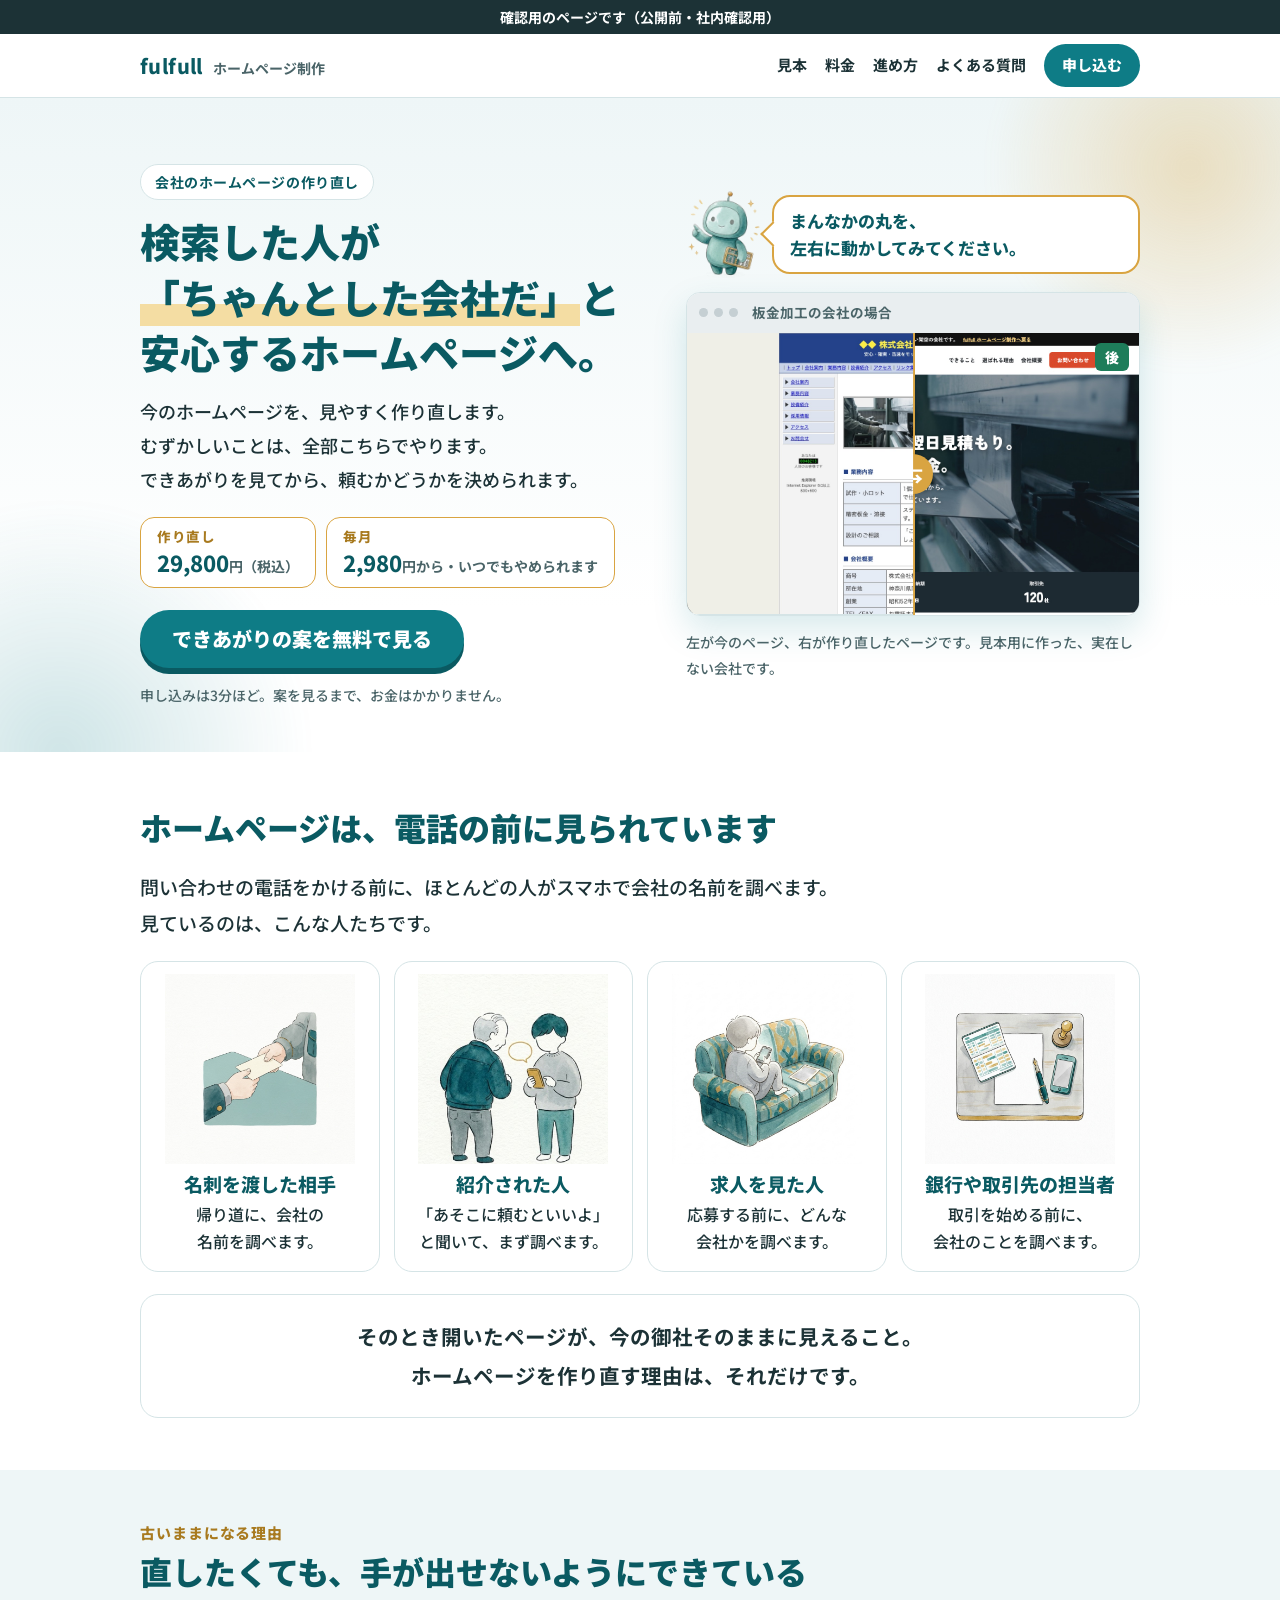
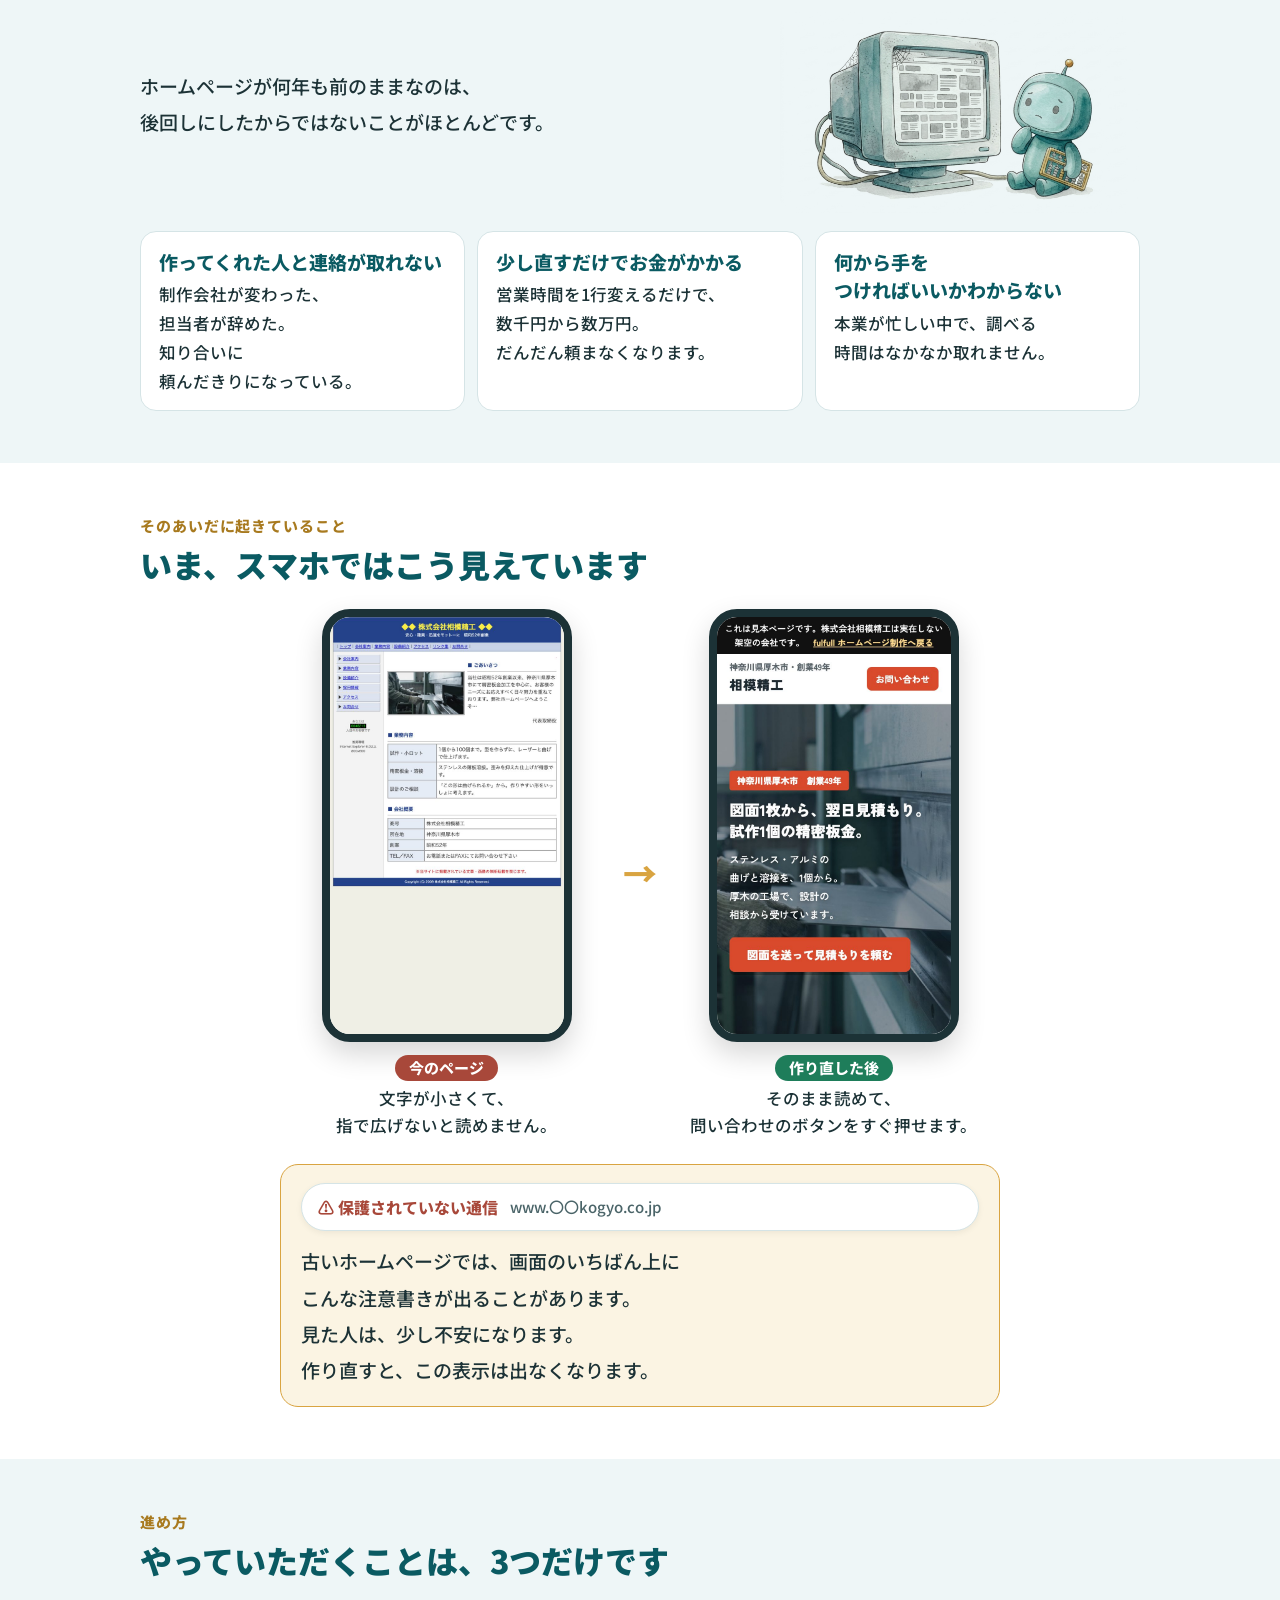
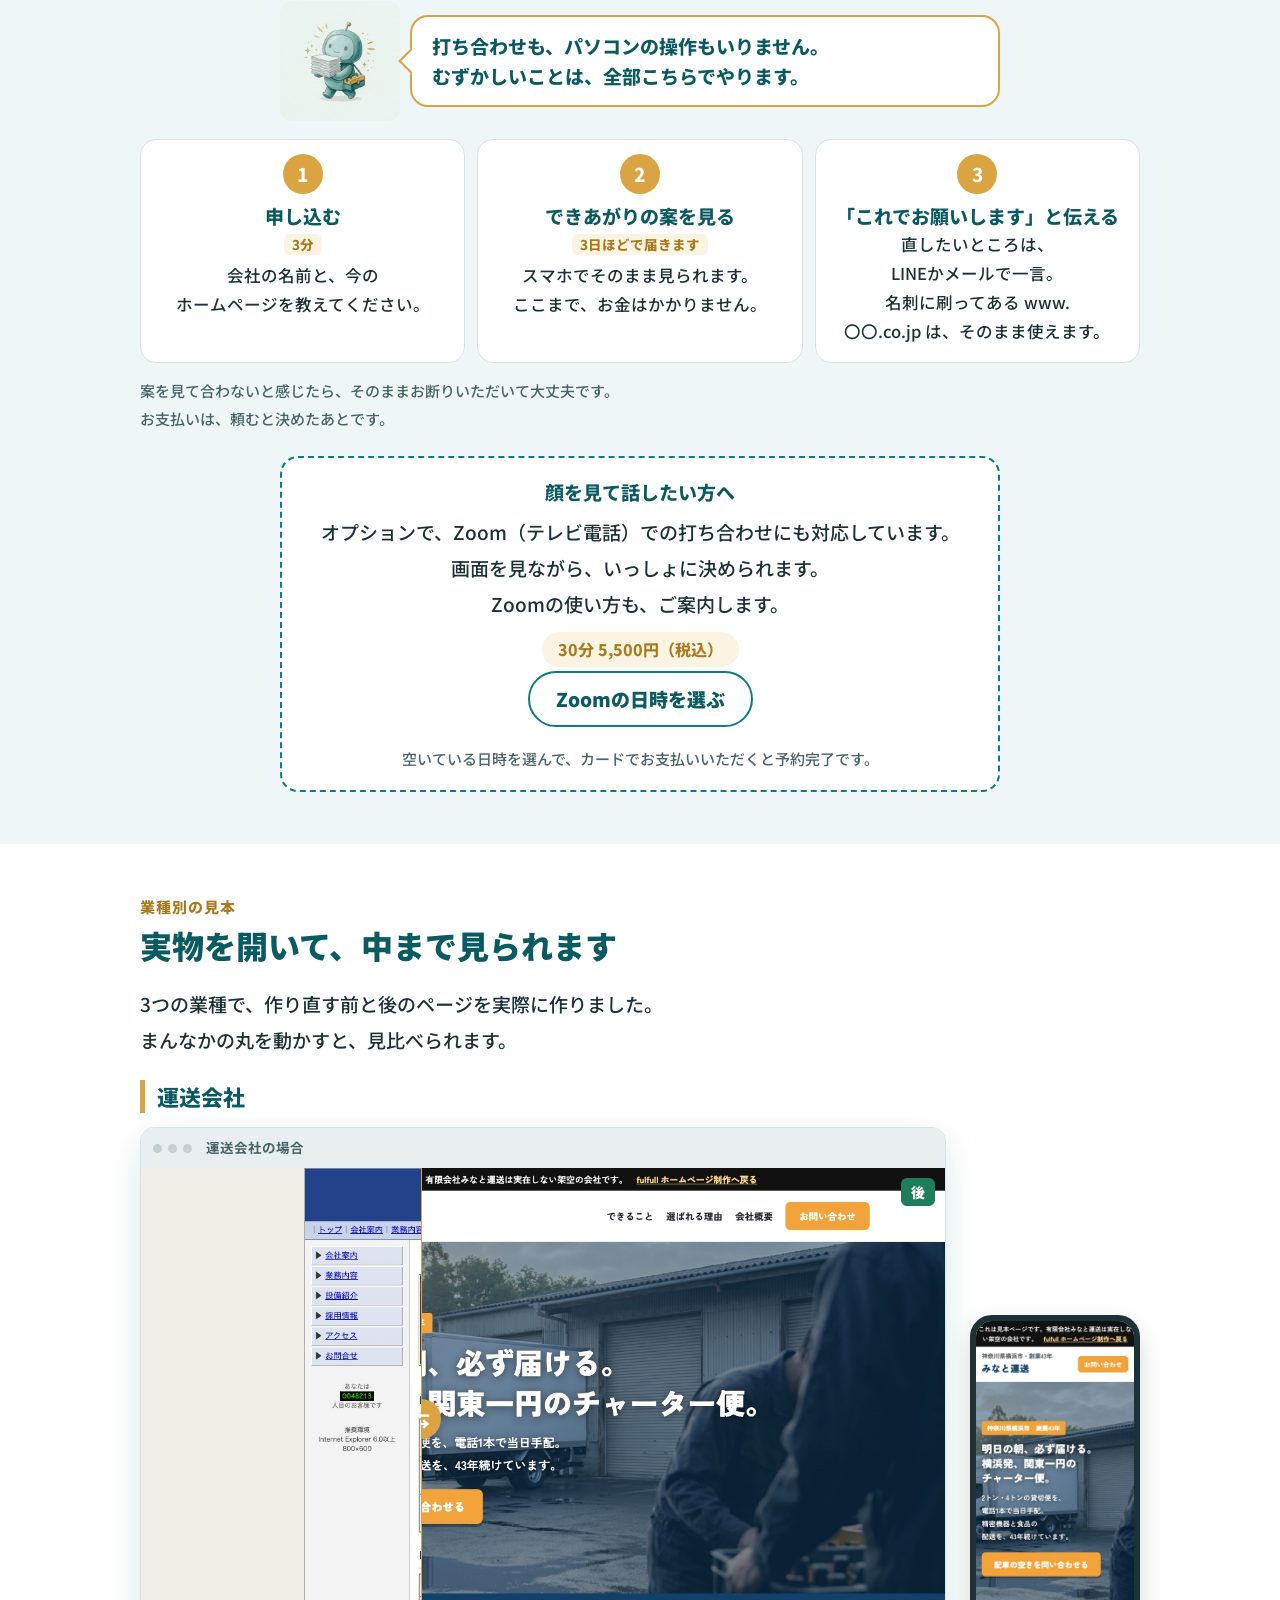
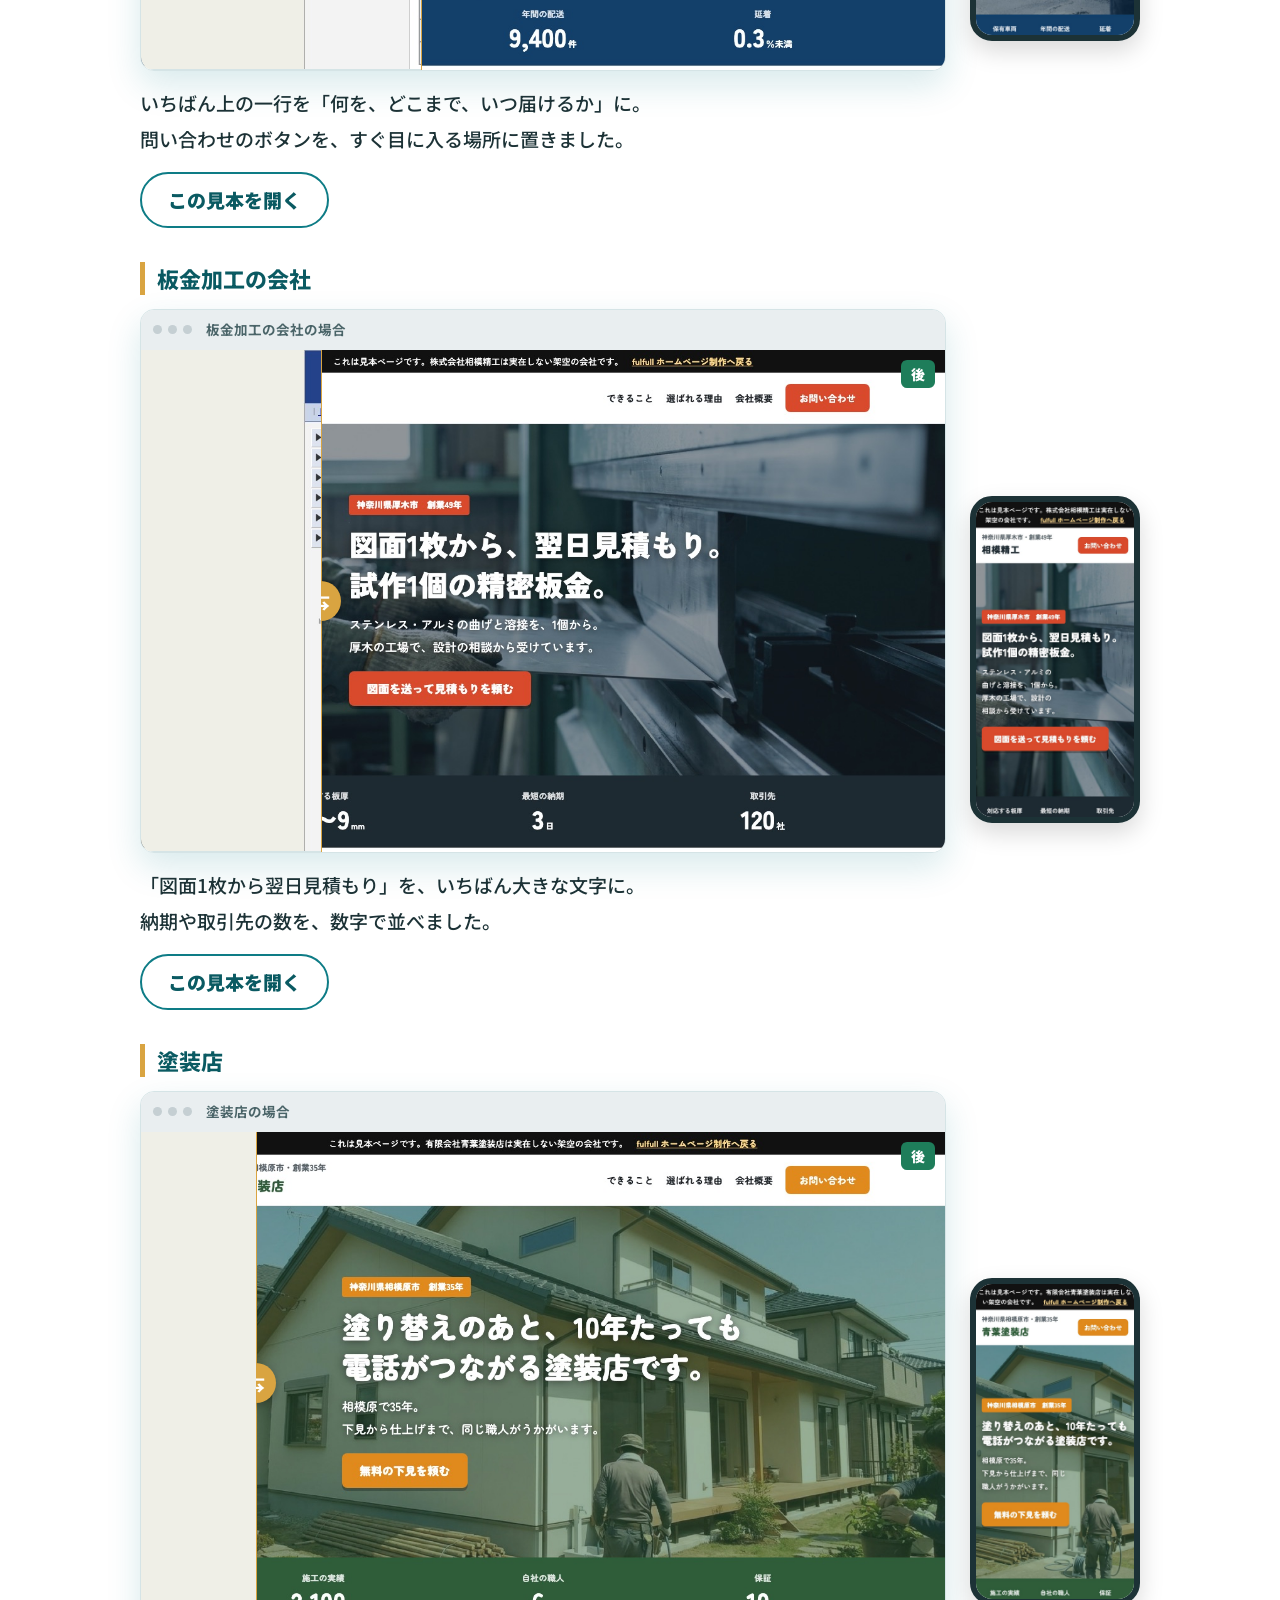
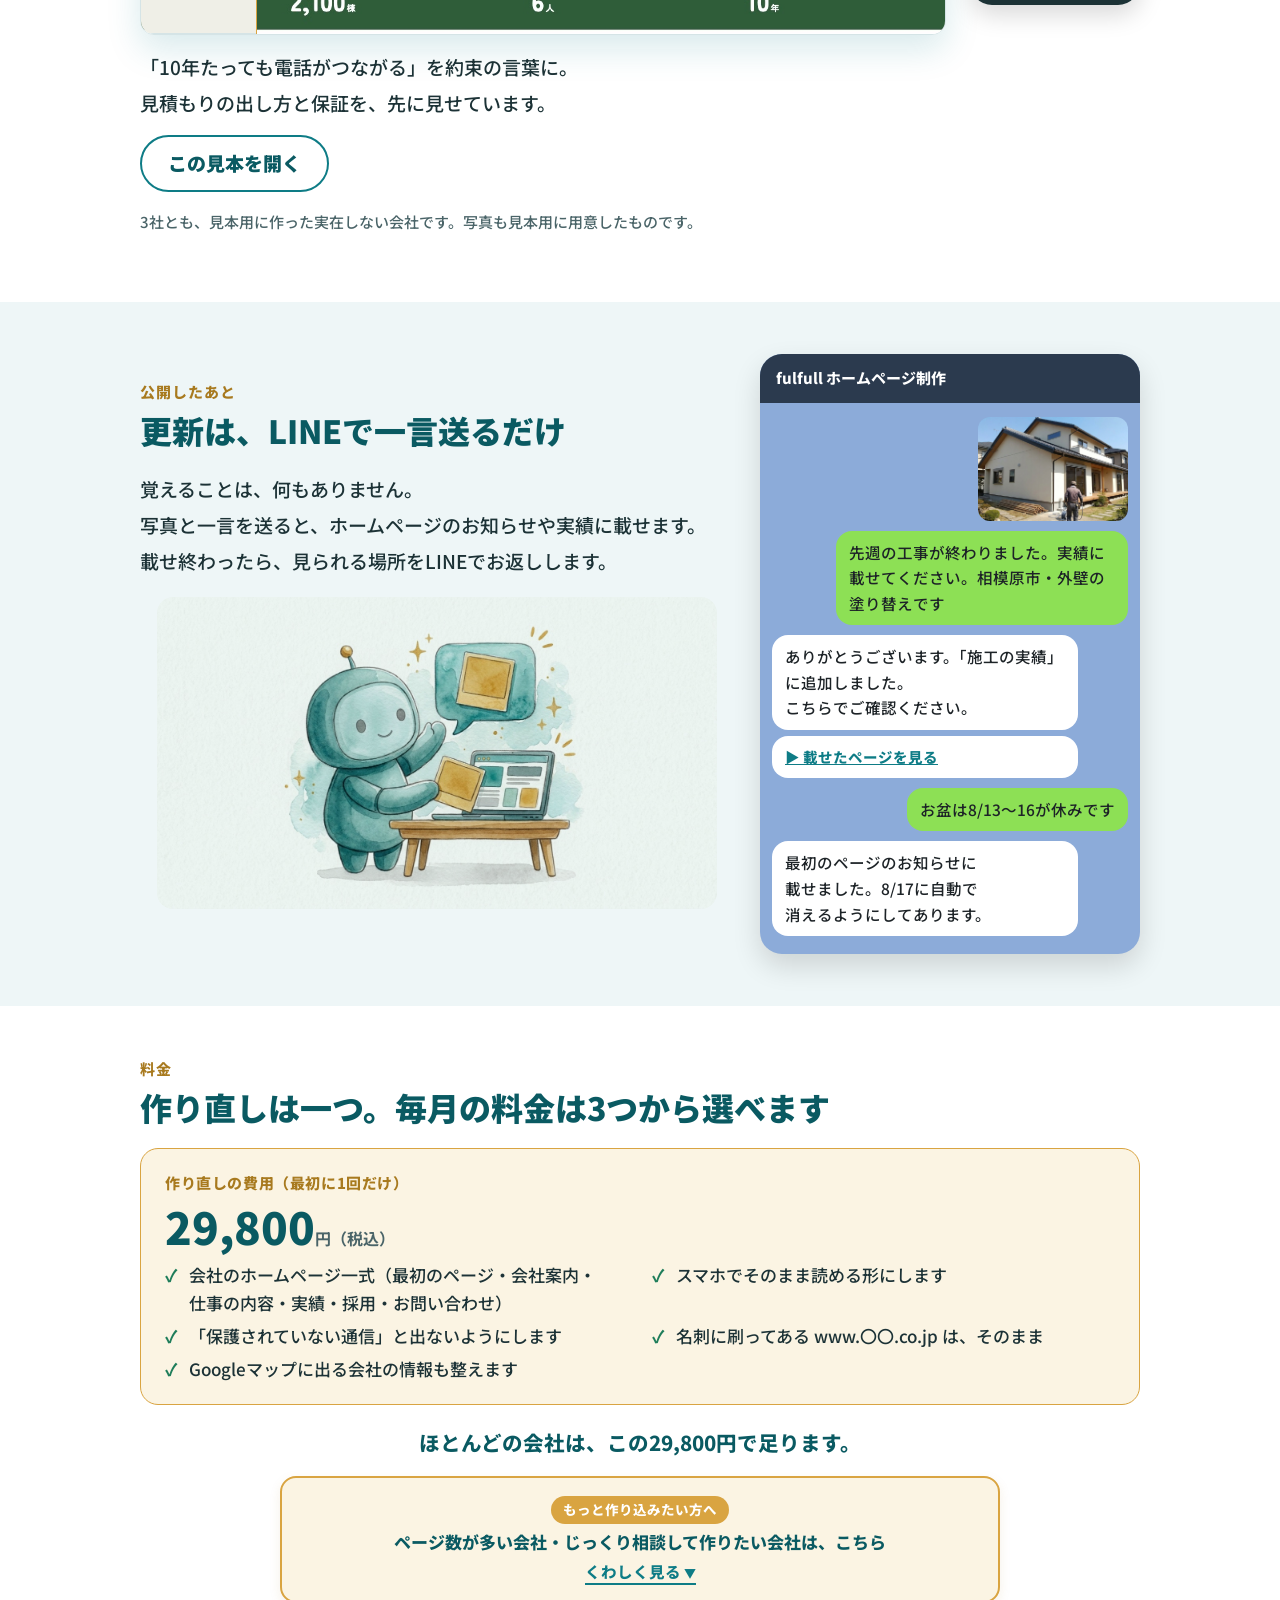
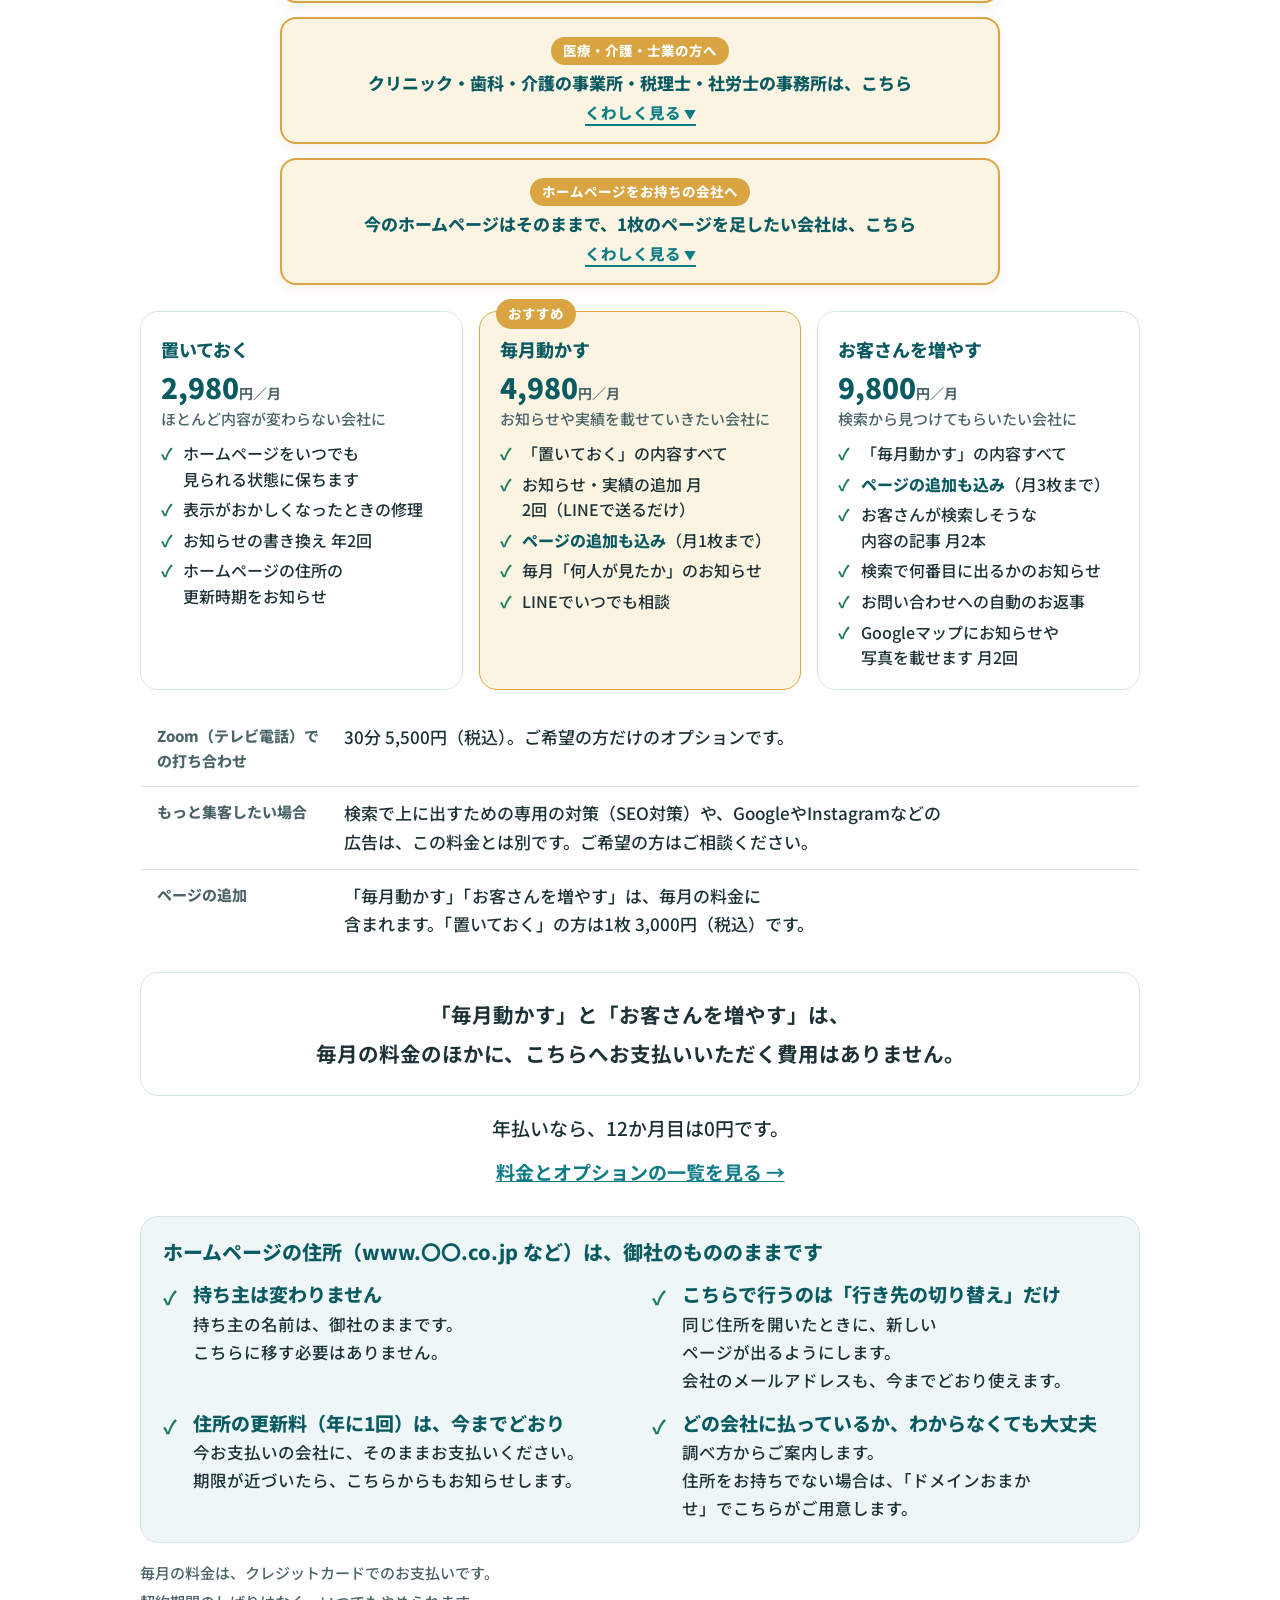
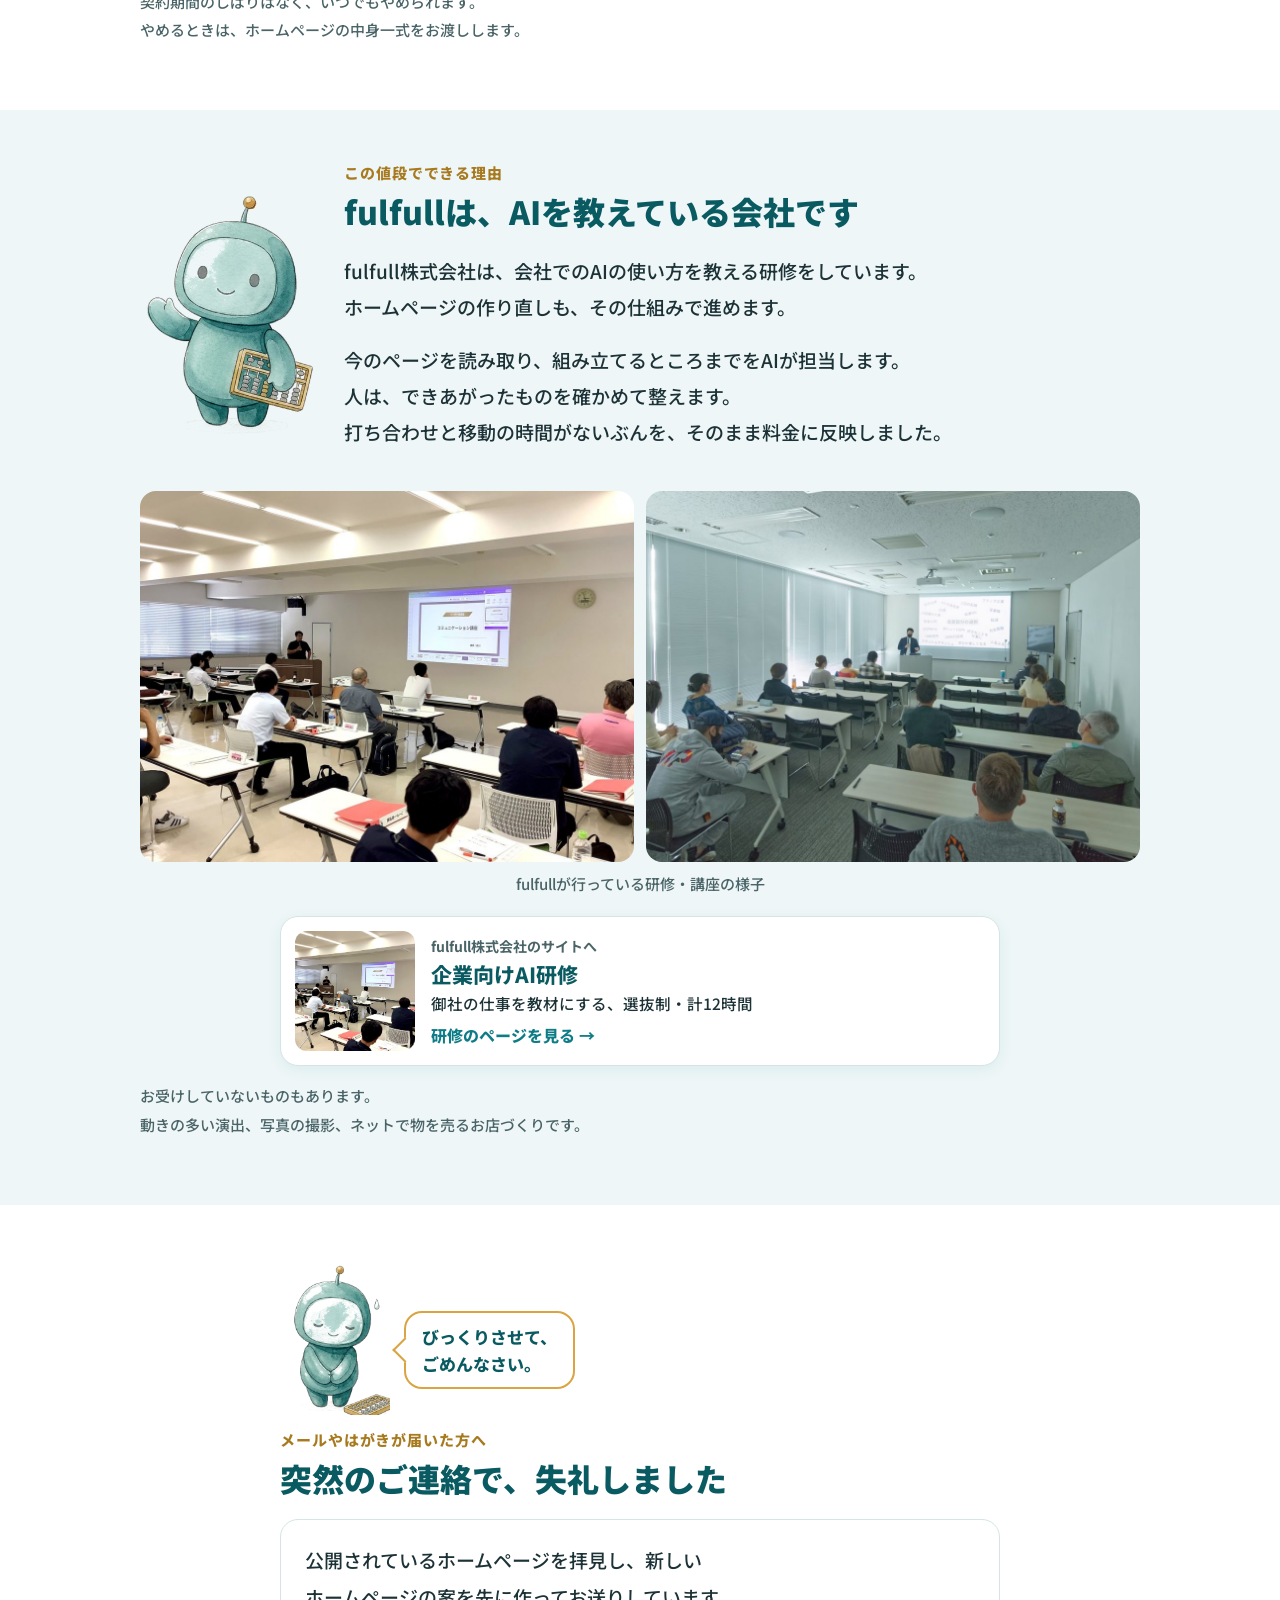
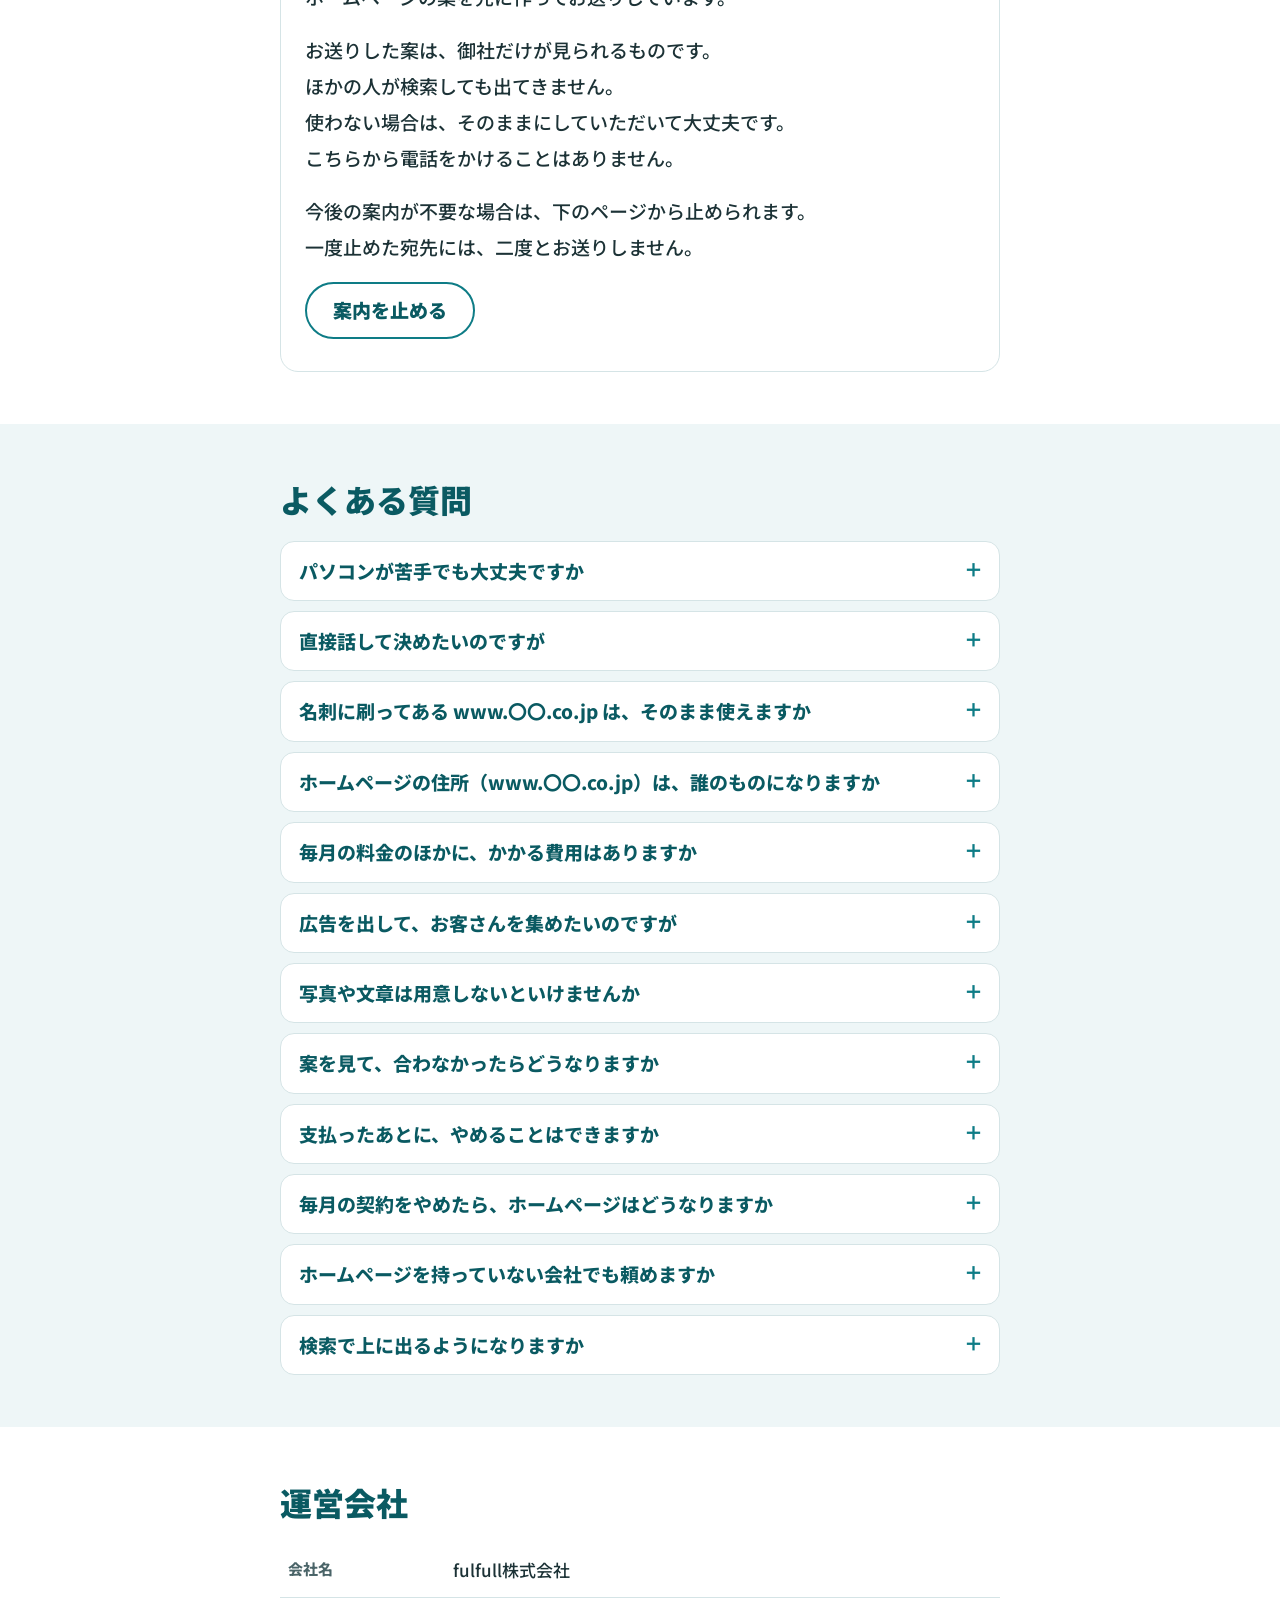
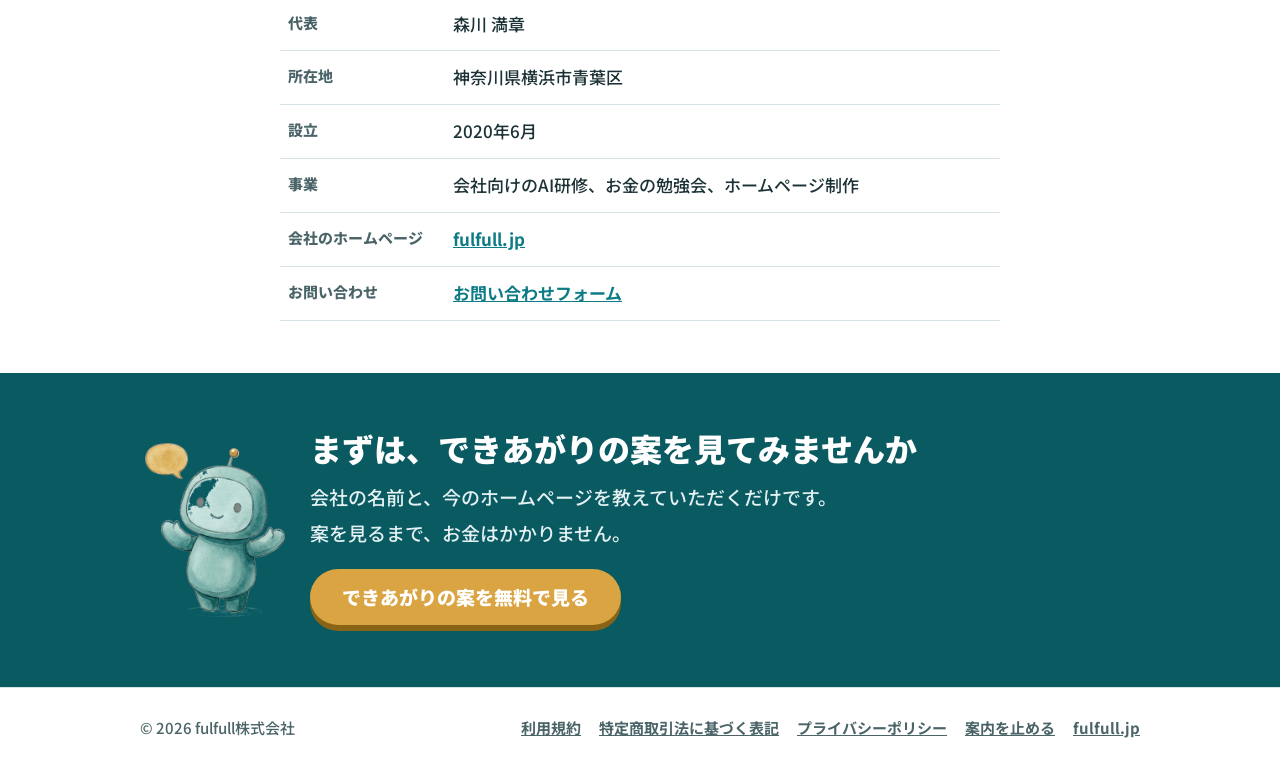
==== commit b8e442da: "確認用：医療・介護・士業コース、LPプラン、料金の一覧、写真の撮り方、送信者の情報、規約・特商法の改定 Co-Authored-By: Claude Opus 5.5 <noreply@anthrop" ====
--- a/index.html
+++ b/index.html
@@ -1,8 +1,8 @@
 <!doctype html>
 <html lang="ja">
 <head>
+<meta charset="utf-8">
 <meta name="robots" content="noindex,nofollow">
-<meta charset="utf-8">
 <meta name="viewport" content="width=device-width,initial-scale=1">
 <title>会社のホームページを29,800円で新しく｜fulfull ホームページ制作</title>
 <meta name="description" content="検索した人が「ちゃんとした会社だ」と安心するホームページへ。今のホームページを29,800円で作り直します。むずかしいことは全部おまかせ。できあがりを見てから決められます。運営はfulfull株式会社（横浜）。">
@@ -195,6 +195,14 @@
       <p><span class="l">「しっかりコース」98,000円（税込）も用意しています。</span><span class="l">15ページまで作れて、Zoom（テレビ電話）での打ち合わせが2回付きます。</span></p>
       <p><span class="l">こちらからおすすめすることはありません。</span><span class="l">まずは29,800円で始めて、必要になったらお声がけください。</span><span class="l">あとから切り替える場合は、差額だけで大丈夫です。</span></p>
     </div></details>
+    <details class="upper"><summary><span class="ulab">医療・介護・士業の方へ</span><b>クリニック・歯科・介護の事業所・税理士・社労士の事務所は、こちら</b><i>くわしく見る</i></summary><div class="a">
+      <p><span class="l">「医療・介護・士業コース」49,800円（税込）です。</span><span class="l">診療時間や料金の表、先生やスタッフの紹介など、業種に合わせたページを8ページまで作ります。</span></p>
+      <p><span class="l">この業種の広告には、それぞれ決まりがあります（医療広告ガイドラインなど）。</span><span class="l">体験談や「地域No.1」のような言葉は、最初から入れずに作ります。</span><span class="l">載せる内容が決まりに合っているかの最後の確認は、お客さまの側でお願いしています。</span></p>
+    </div></details>
+    <details class="upper"><summary><span class="ulab">ホームページをお持ちの会社へ</span><b>今のホームページはそのままで、1枚のページを足したい会社は、こちら</b><i>くわしく見る</i></summary><div class="a">
+      <p><span class="l">「LPプラン」19,800円（税込・Zoom 30分の打ち合わせ込み）です。</span><span class="l">相談会のご案内、求人、新しいサービスなど、目的を1つにしぼったページを1枚作ります。</span><span class="l">今のホームページには手を入れません。</span></p>
+      <p><span class="l">公開したあとは毎月4,980円で、中身の書き換えや写真の差し替えを、ご依頼のたびにお受けします。</span></p>
+    </div></details>
     <div class="plans">
       <div class="plan">
         <div class="nm">置いておく</div>
@@ -222,13 +230,15 @@
       <tr><th>ページの追加</th><td>「毎月動かす」「お客さんを増やす」は、毎月の料金に含まれます。「置いておく」の方は1枚 3,000円（税込）です。</td></tr>
     </table>
     <div class="scene center" style="margin-top:20px"><p><span class="l">「毎月動かす」と「お客さんを増やす」は、</span><span class="l">毎月の料金のほかに、こちらへお支払いいただく費用はありません。</span></p></div>
+    <p class="center" style="margin:14px 0 0"><span class="l">年払いなら、12か月目は0円です。</span></p>
+    <p class="center" style="margin:8px 0 0;font-weight:800"><a href="ryokin/">料金とオプションの一覧を見る →</a></p>
     <div class="domain" id="domain">
       <h3>ホームページの住所（www.〇〇.co.jp など）は、御社のもののままです</h3>
       <ul>
         <li><b>持ち主は変わりません</b><span><span class="l">持ち主の名前は、御社のままです。</span><span class="l">こちらに移す必要はありません。</span></span></li>
         <li><b>こちらで行うのは「行き先の切り替え」だけ</b><span><span class="l">同じ住所を開いたときに、新しいページが出るようにします。</span><span class="l">会社のメールアドレスも、今までどおり使えます。</span></span></li>
         <li><b>住所の更新料（年に1回）は、今までどおり</b><span><span class="l">今お支払いの会社に、そのままお支払いください。</span><span class="l">期限が近づいたら、こちらからもお知らせします。</span></span></li>
-        <li><b>どの会社に払っているか、わからなくても大丈夫</b><span><span class="l">調べ方からご案内します。</span><span class="l">住所を新しく作る場合は、御社の名前で作ります。</span></span></li>
+        <li><b>どの会社に払っているか、わからなくても大丈夫</b><span><span class="l">調べ方からご案内します。</span><span class="l">住所をお持ちでない場合は、「ドメインおまかせ」でこちらがご用意します。</span></span></li>
       </ul>
     </div>
     <p class="note" style="margin-top:16px"><span class="l">毎月の料金は、クレジットカードでのお支払いです。</span><span class="l">契約期間のしばりはなく、いつでもやめられます。</span><span class="l">やめるときは、ホームページの中身一式をお渡しします。</span></p>
@@ -285,7 +295,7 @@
       <details><summary>案を見て、合わなかったらどうなりますか</summary><div class="a"><p><span class="l">そのままお断りください。</span><span class="l">お金はかかりません。</span><span class="l">お支払いは、頼むと決めていただいたあとです。</span></p></div></details>
       <details><summary>支払ったあとに、やめることはできますか</summary><div class="a"><p><span class="l">お支払い後の、お客様のご都合による返金はお受けしていません。</span><span class="l">できあがった案を見てからお支払いいただく流れにしているためです。</span><span class="l">新しいページへの切り替えができないなど、公開まで進められなかった場合は、全額お返しします。</span></p></div></details>
       <details><summary>毎月の契約をやめたら、ホームページはどうなりますか</summary><div class="a"><p><span class="l">ホームページの中身一式（文章・写真・デザイン）をお渡しします。</span><span class="l">ほかの会社に預ければ、そのまま使い続けられます。</span><span class="l">契約期間のしばりや違約金はありません。</span></p></div></details>
-      <details><summary>ホームページを持っていない会社でも頼めますか</summary><div class="a"><p><span class="l">頼めます。</span><span class="l">会社案内やチラシ、名刺の内容をもとに作ります。</span><span class="l">ホームページの住所を新しく作る場合は、年1,500円前後の実費がかかります。</span></p></div></details>
+      <details><summary>ホームページを持っていない会社でも頼めますか</summary><div class="a"><p><span class="l">頼めます。</span><span class="l">会社案内やチラシ、名刺の内容をもとに作ります。</span><span class="l">ホームページの住所をお持ちでない場合は、「ドメインおまかせ」（はじめに5,500円＋毎月660円）で、御社の名前で取得し、更新もこちらで行います。</span><span class="l">入れたい文字の候補を3つほど教えていただければ、あとはおまかせください。</span></p></div></details>
       <details><summary>検索で上に出るようになりますか</summary><div class="a"><p><span class="l">作り直しだけで上に出るとは、お約束できません。</span><span class="l">検索の順番は、Googleが決めるためです。</span><span class="l">作り直しでは、スマホで読めること、注意書きが出ないこと、会社の情報が整っていること。</span><span class="l">この土台を整えます。</span></p><p><span class="l">そのうえで、検索で上に出すための専用の対策（SEO対策）にも対応しています。</span><span class="l">「お客さんを増やす」プランのほか、御社に合わせた個別の対策もできます。</span><span class="l">ご希望の方は、ご相談ください。</span></p></div></details>
     </div>
   </div>
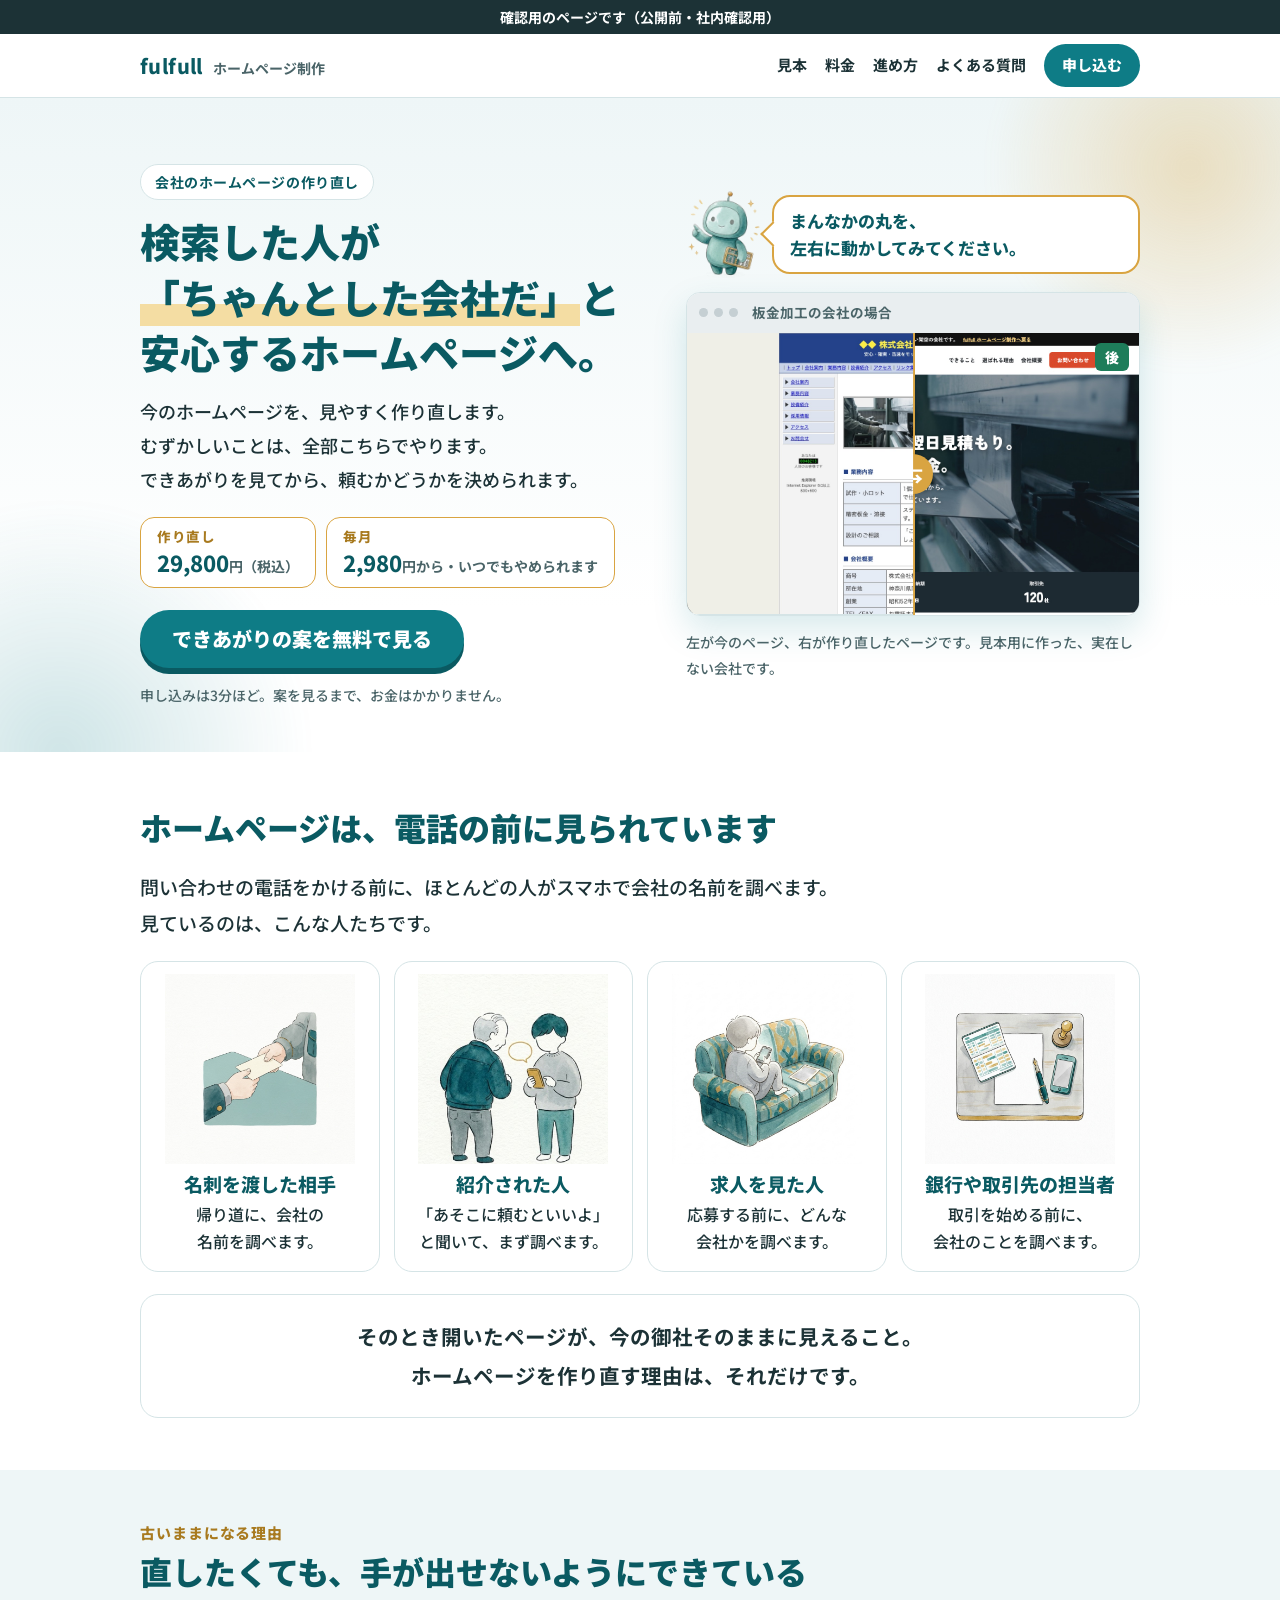
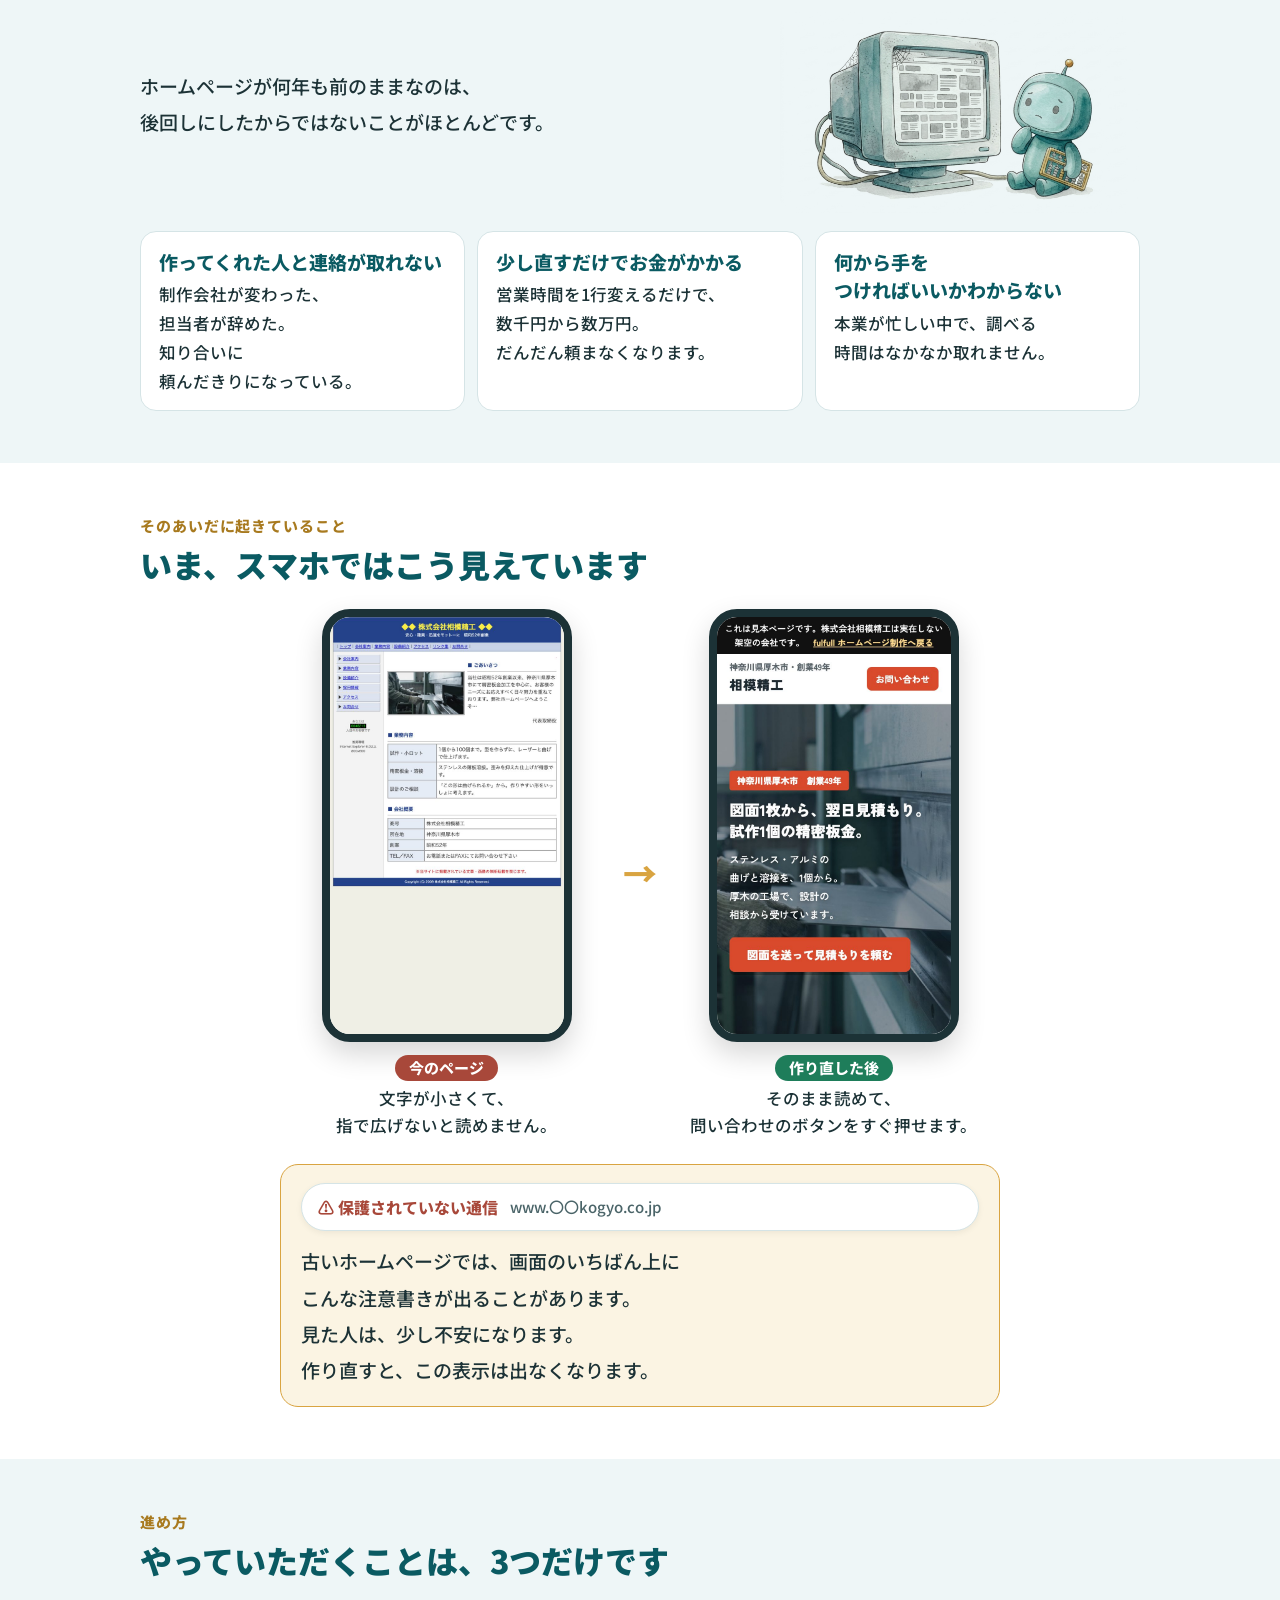
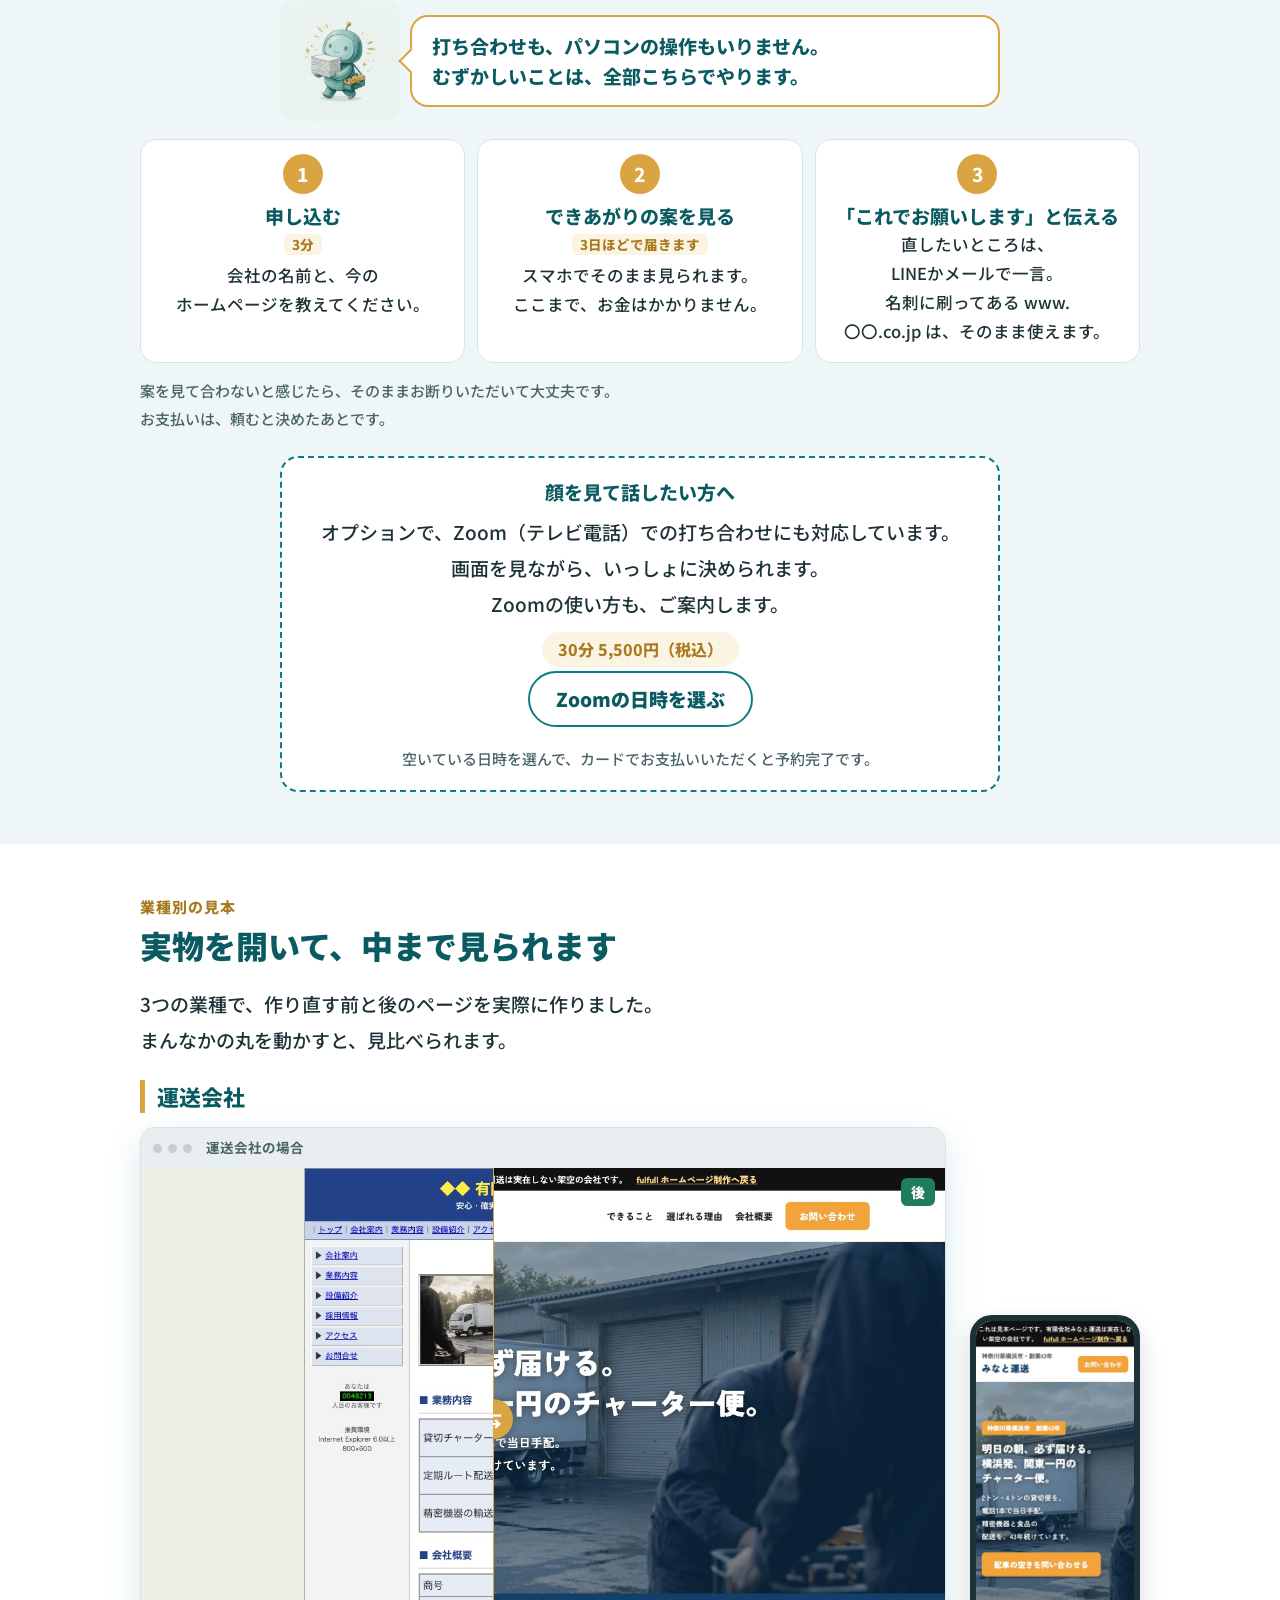
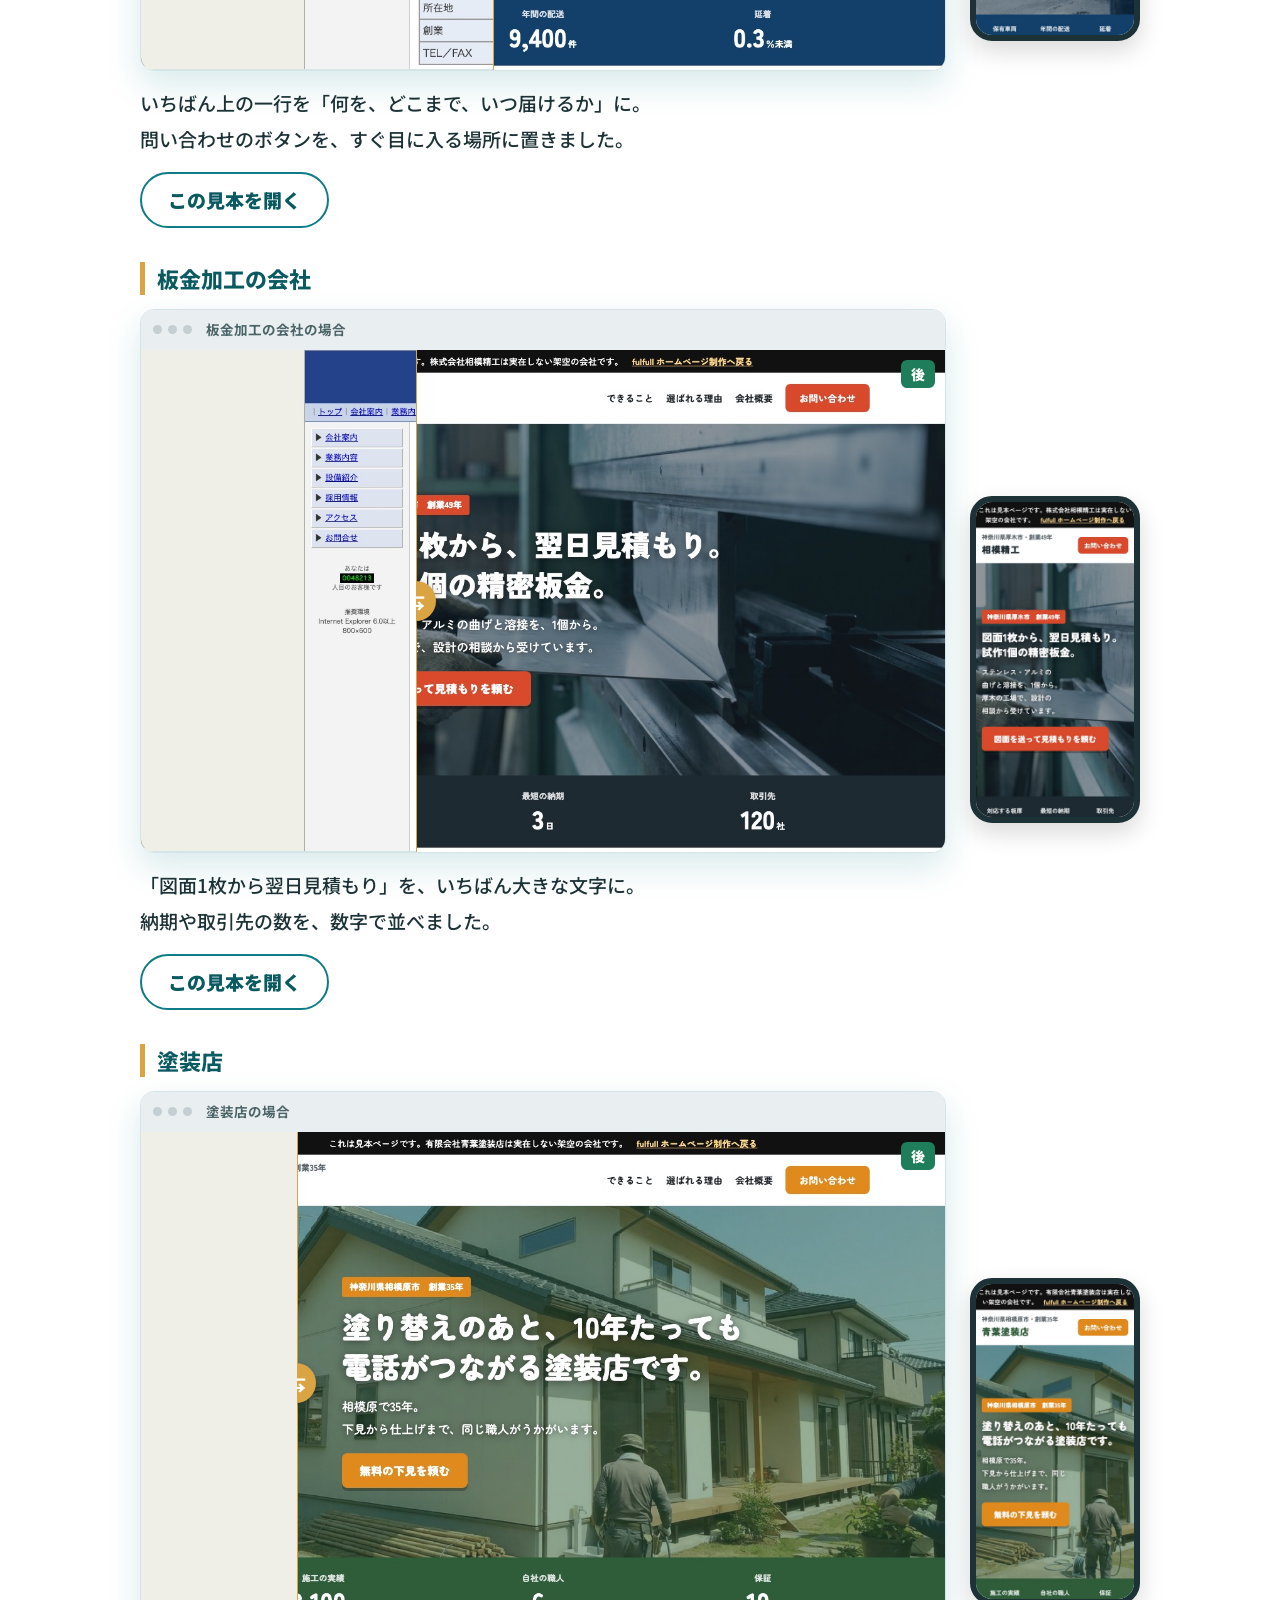
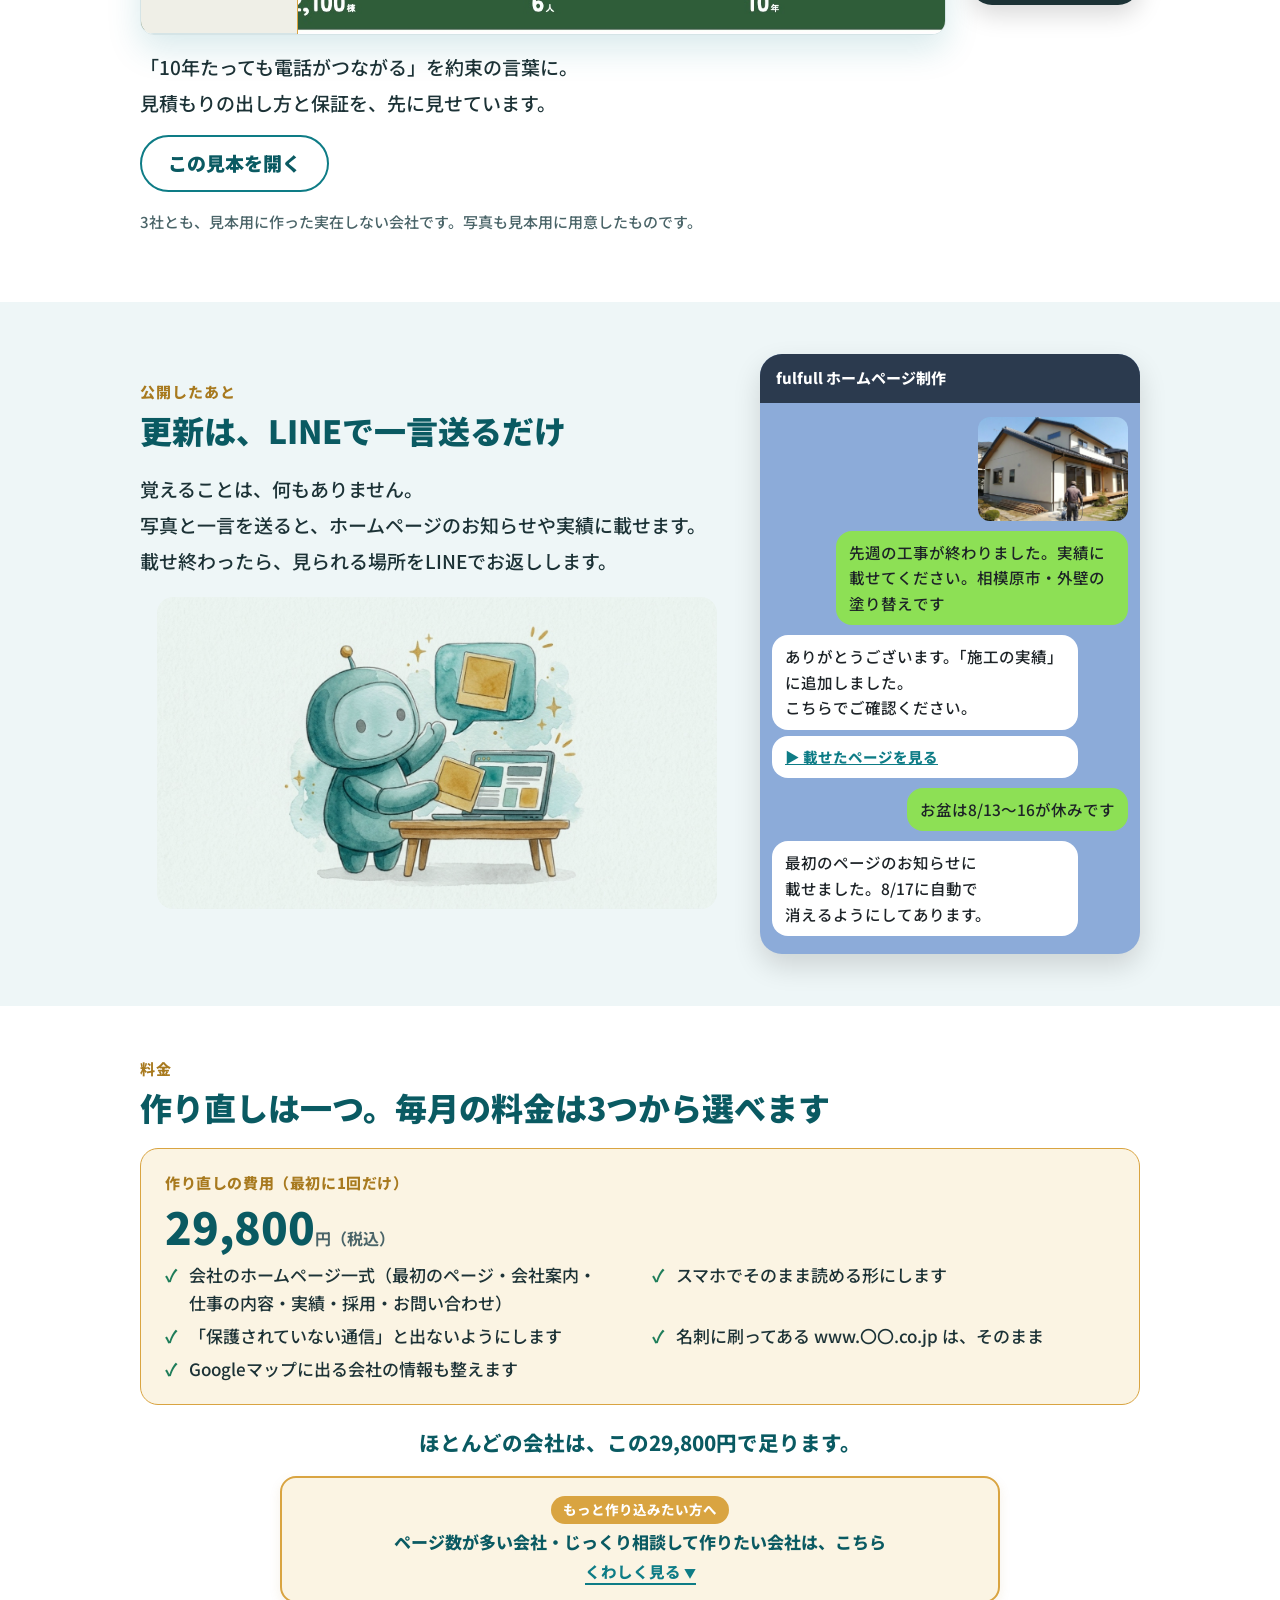
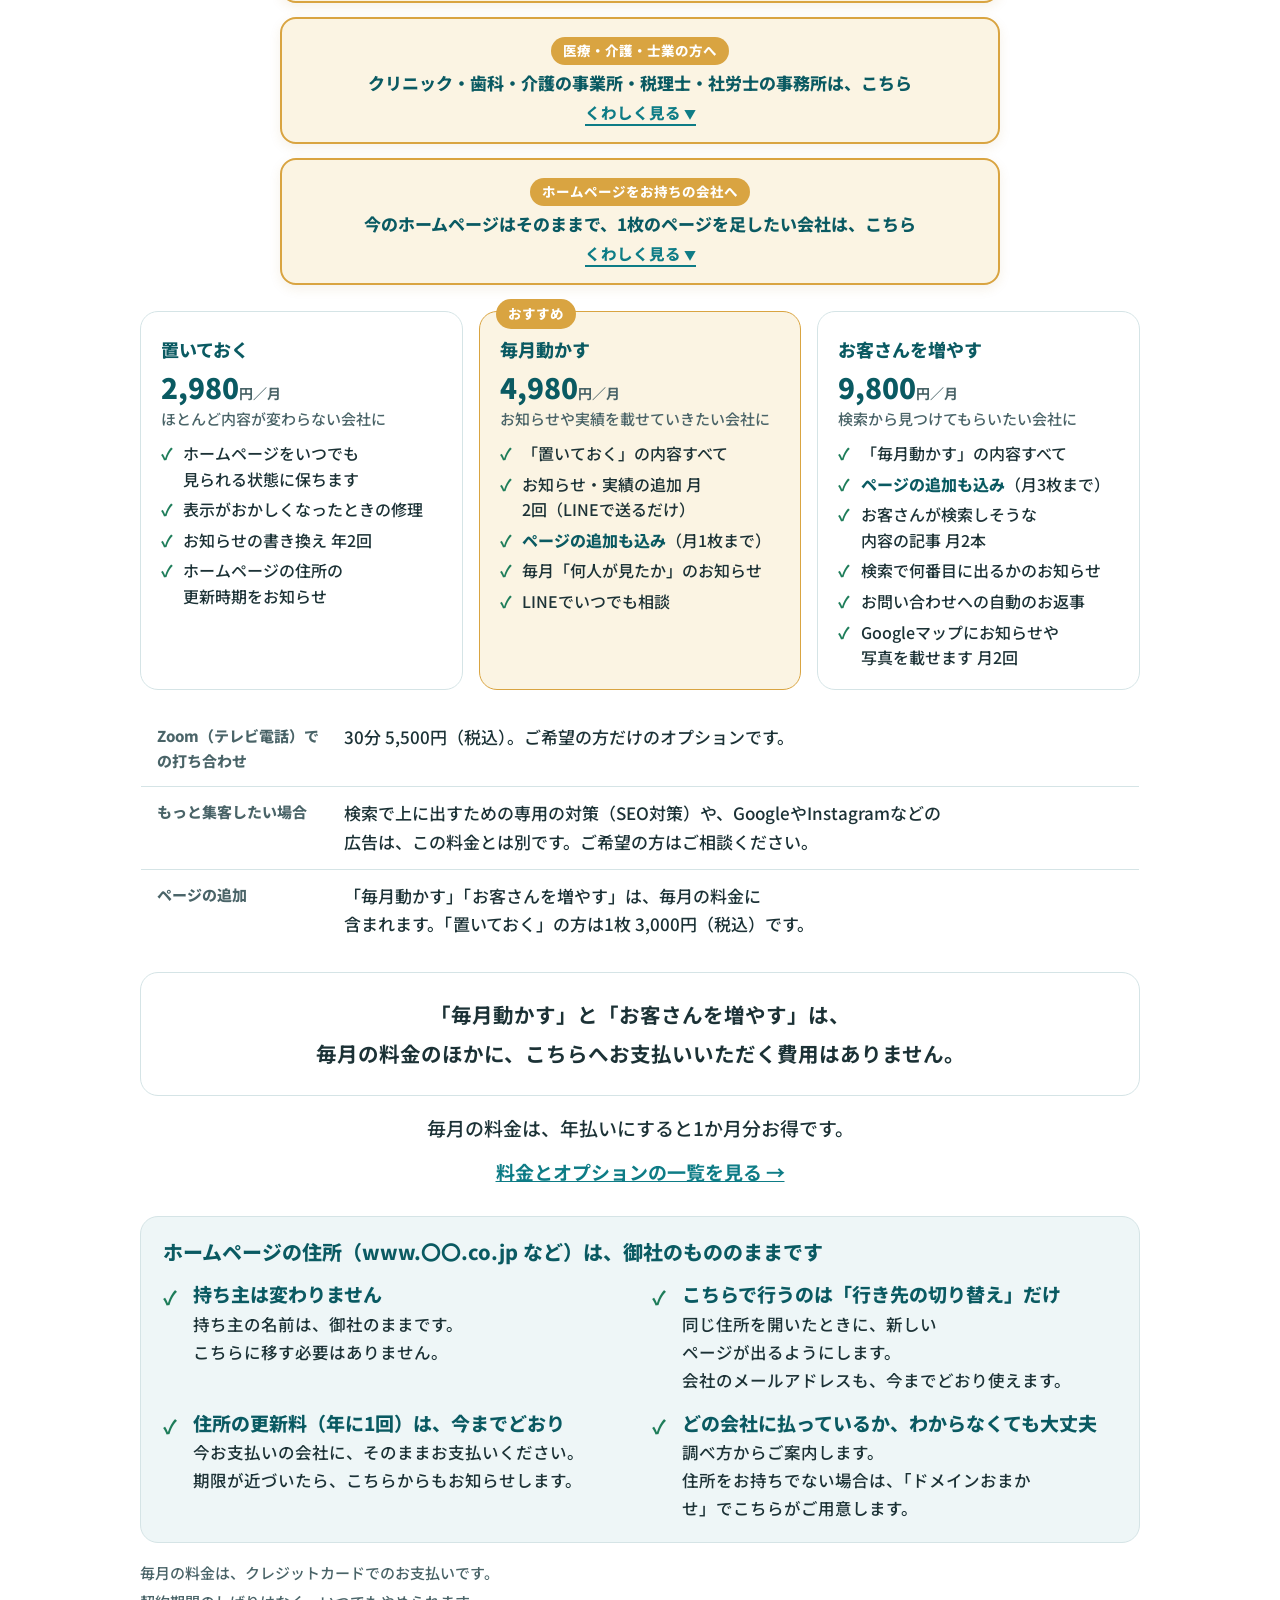
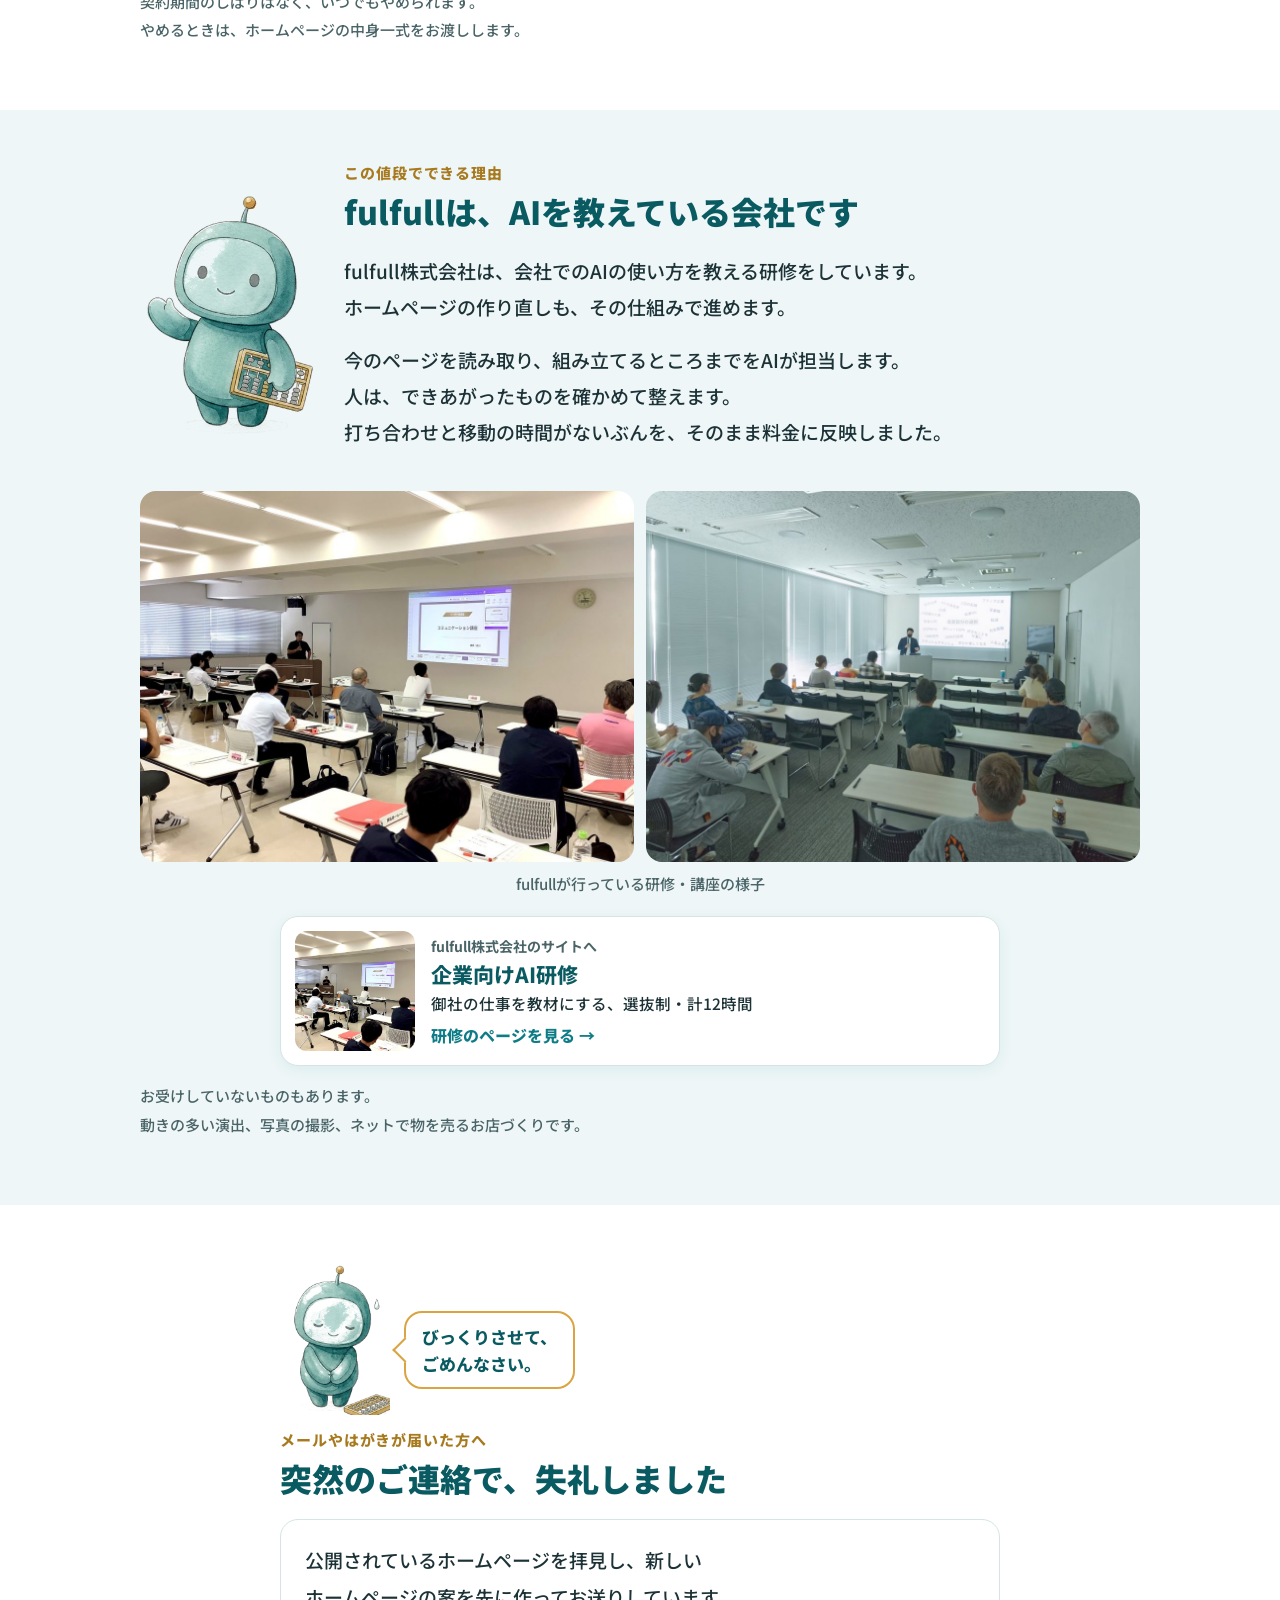
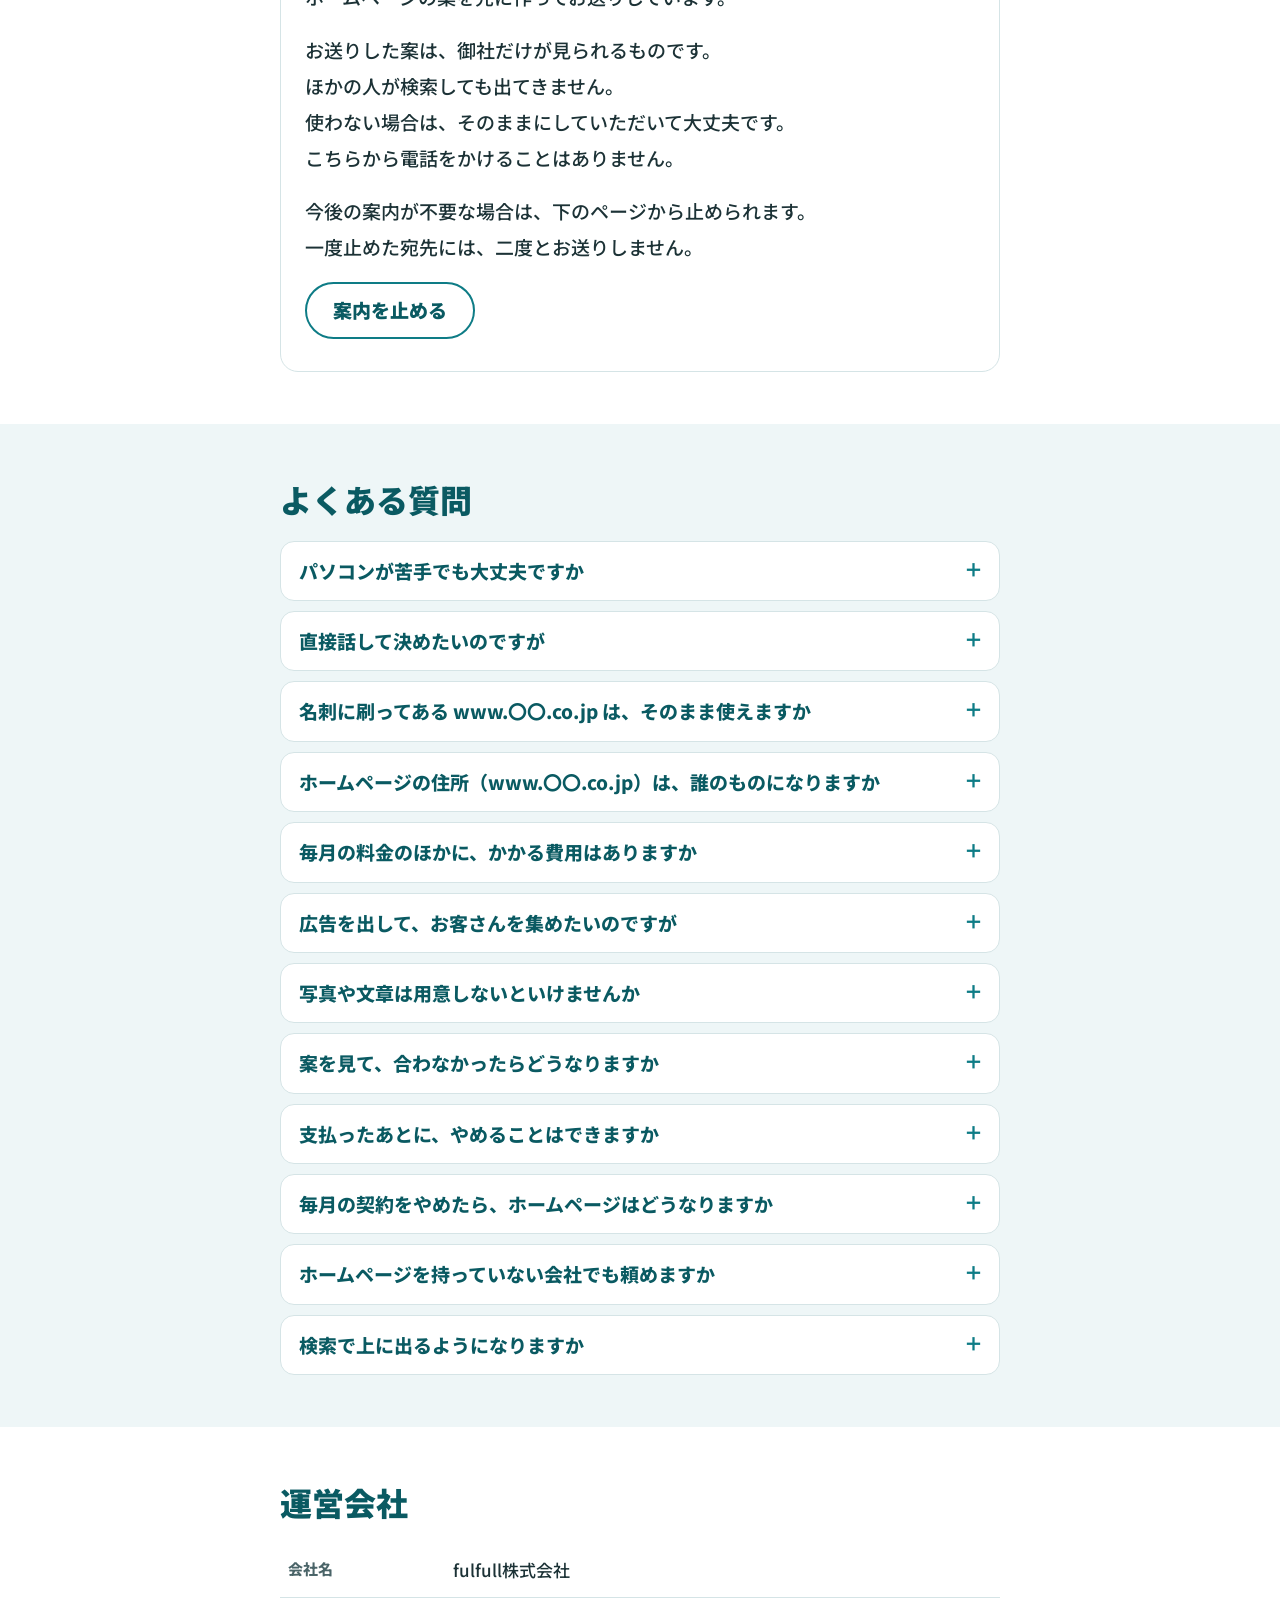
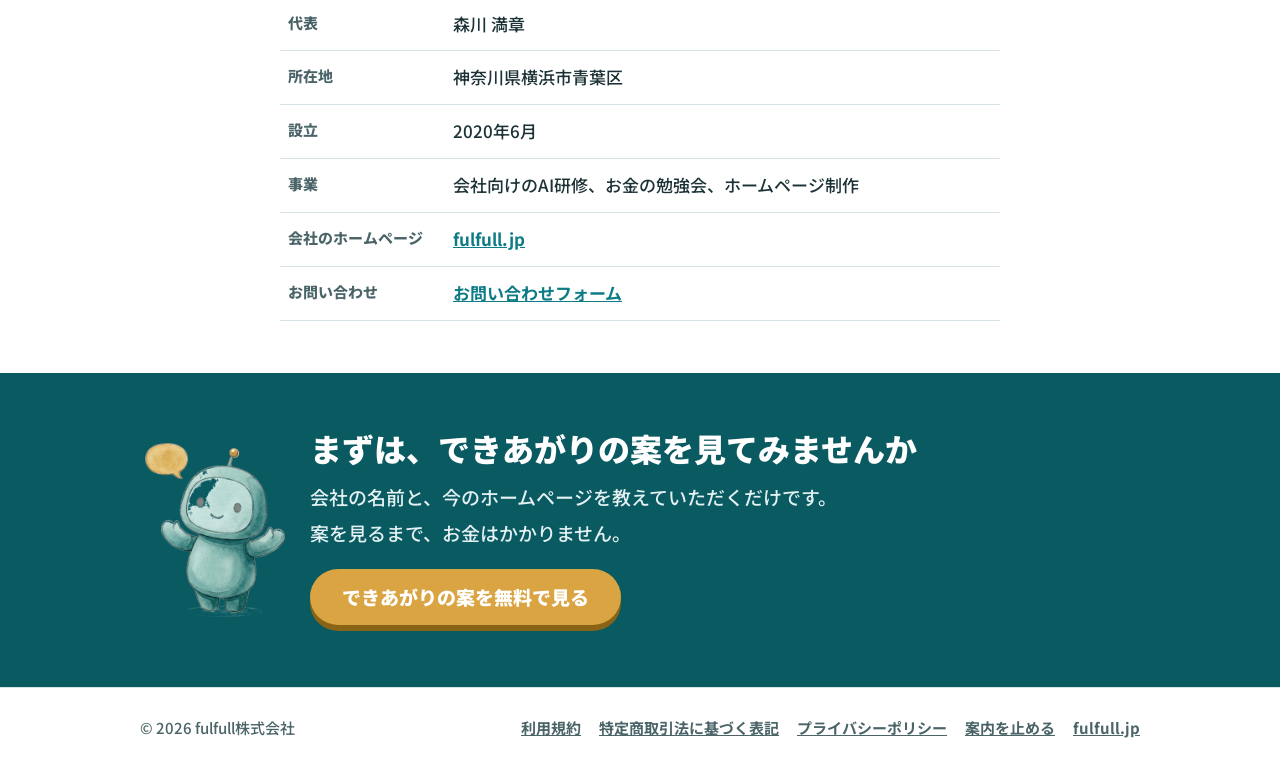
==== commit ea98074f: "年払いは「1か月分お得」・やめるときは次の更新をしないだけ（途中返金なし） Co-Authored-By: Claude Opus 5.5 <noreply@anthropic.com>" ====
--- a/index.html
+++ b/index.html
@@ -230,7 +230,7 @@
       <tr><th>ページの追加</th><td>「毎月動かす」「お客さんを増やす」は、毎月の料金に含まれます。「置いておく」の方は1枚 3,000円（税込）です。</td></tr>
     </table>
     <div class="scene center" style="margin-top:20px"><p><span class="l">「毎月動かす」と「お客さんを増やす」は、</span><span class="l">毎月の料金のほかに、こちらへお支払いいただく費用はありません。</span></p></div>
-    <p class="center" style="margin:14px 0 0"><span class="l">年払いなら、12か月目は0円です。</span></p>
+    <p class="center" style="margin:14px 0 0"><span class="l">毎月の料金は、年払いにすると1か月分お得です。</span></p>
     <p class="center" style="margin:8px 0 0;font-weight:800"><a href="ryokin/">料金とオプションの一覧を見る →</a></p>
     <div class="domain" id="domain">
       <h3>ホームページの住所（www.〇〇.co.jp など）は、御社のもののままです</h3>
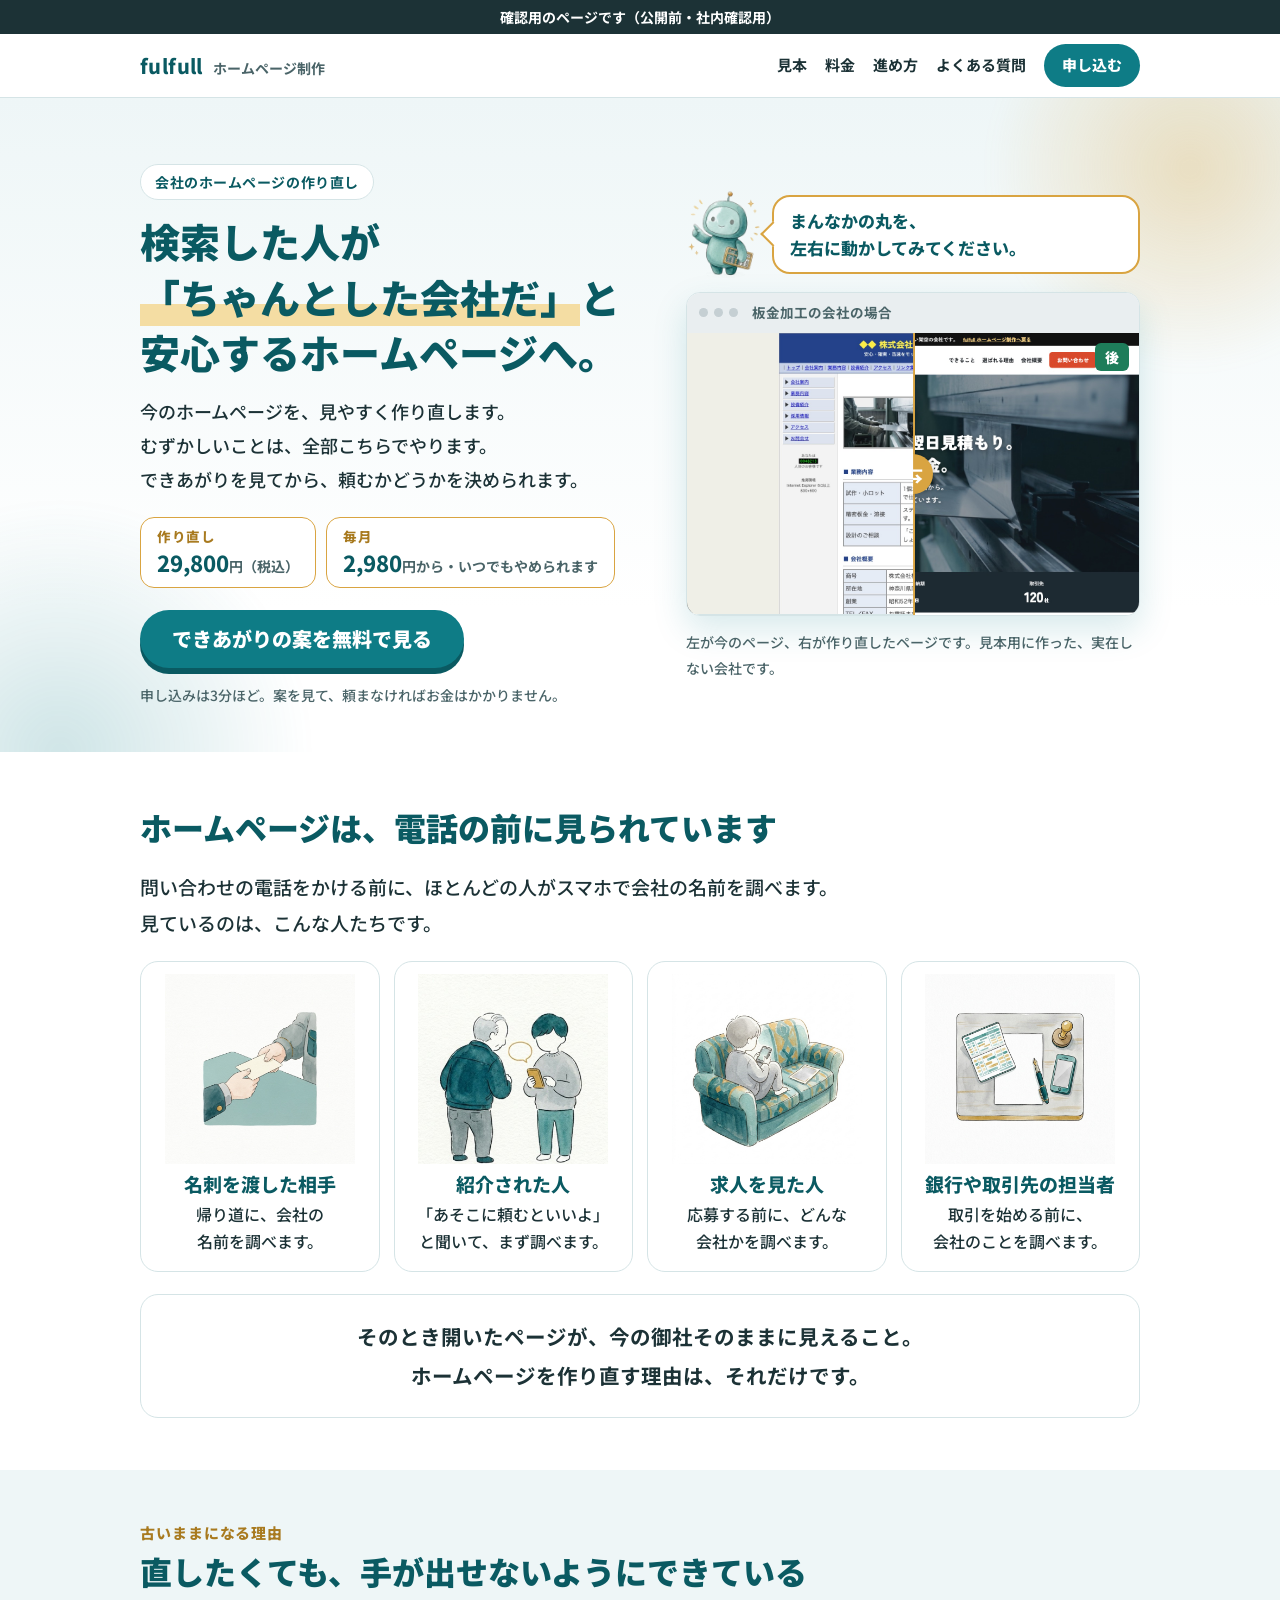
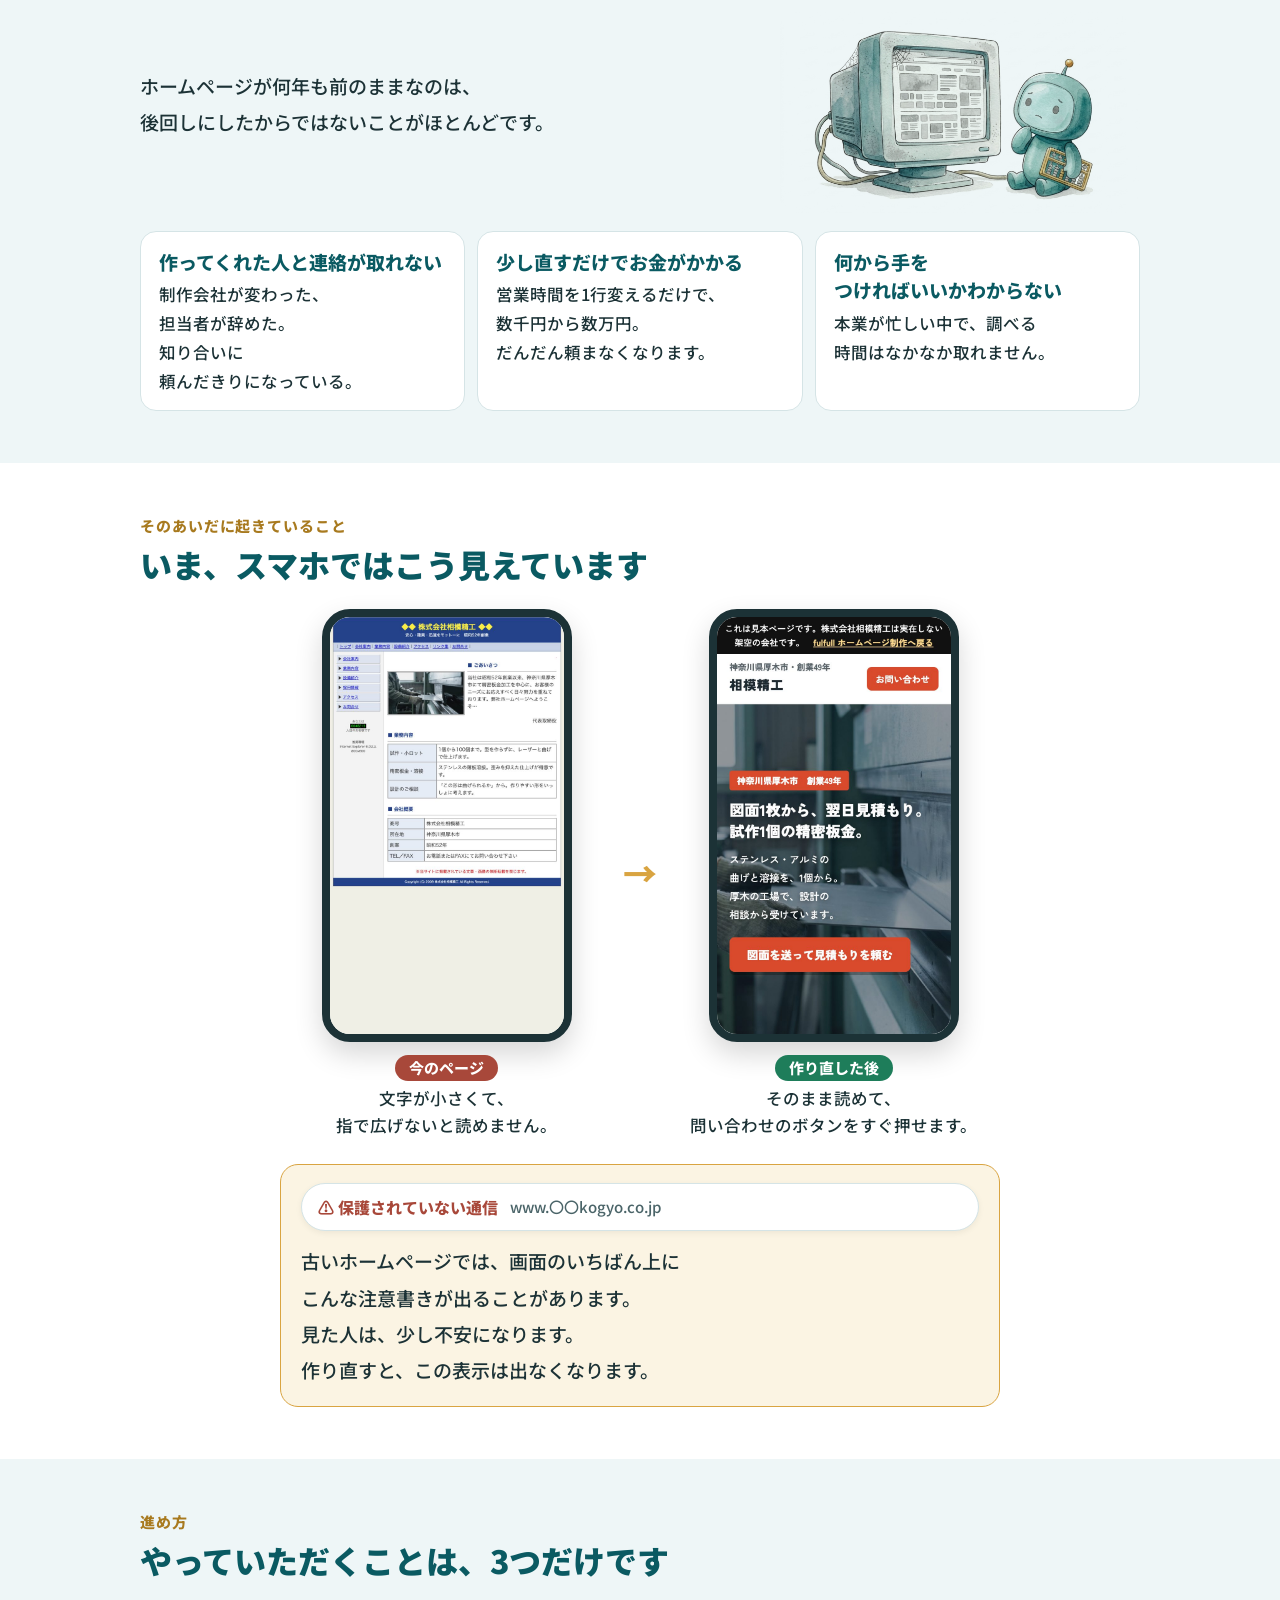
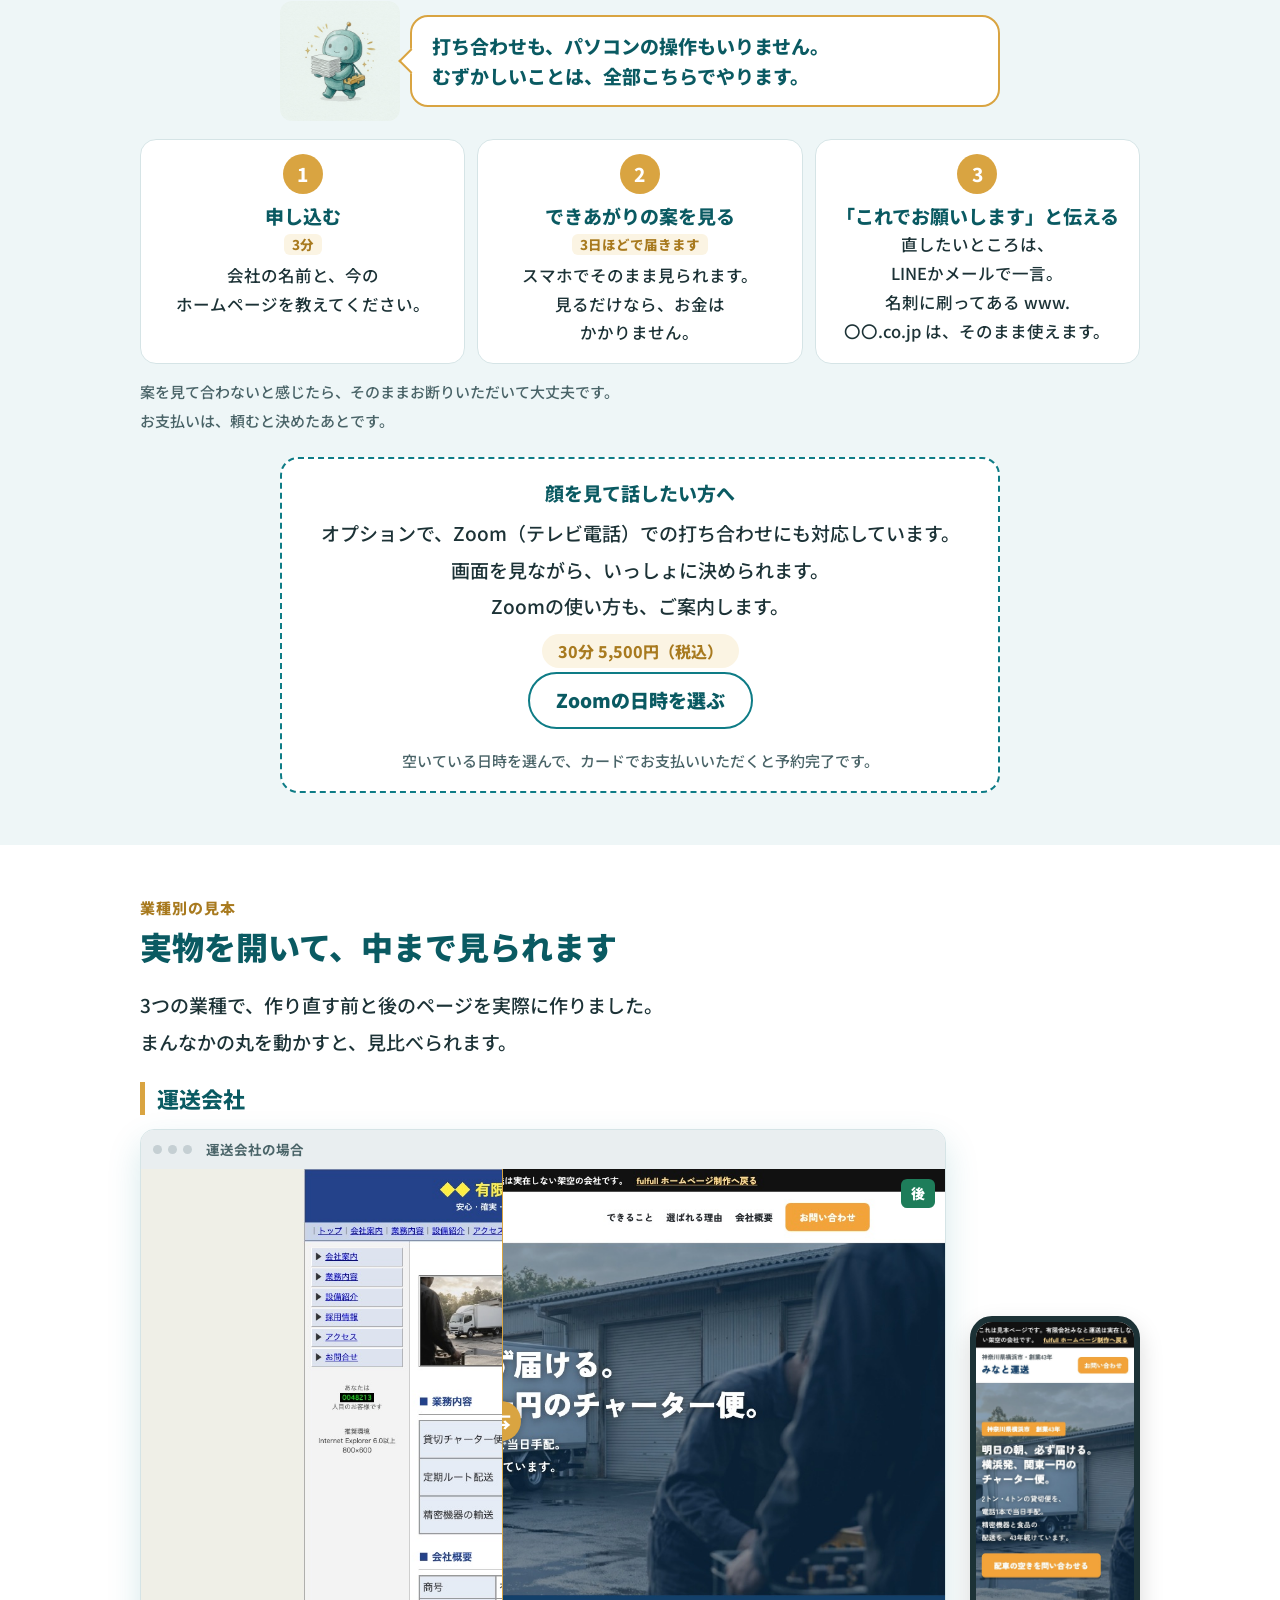
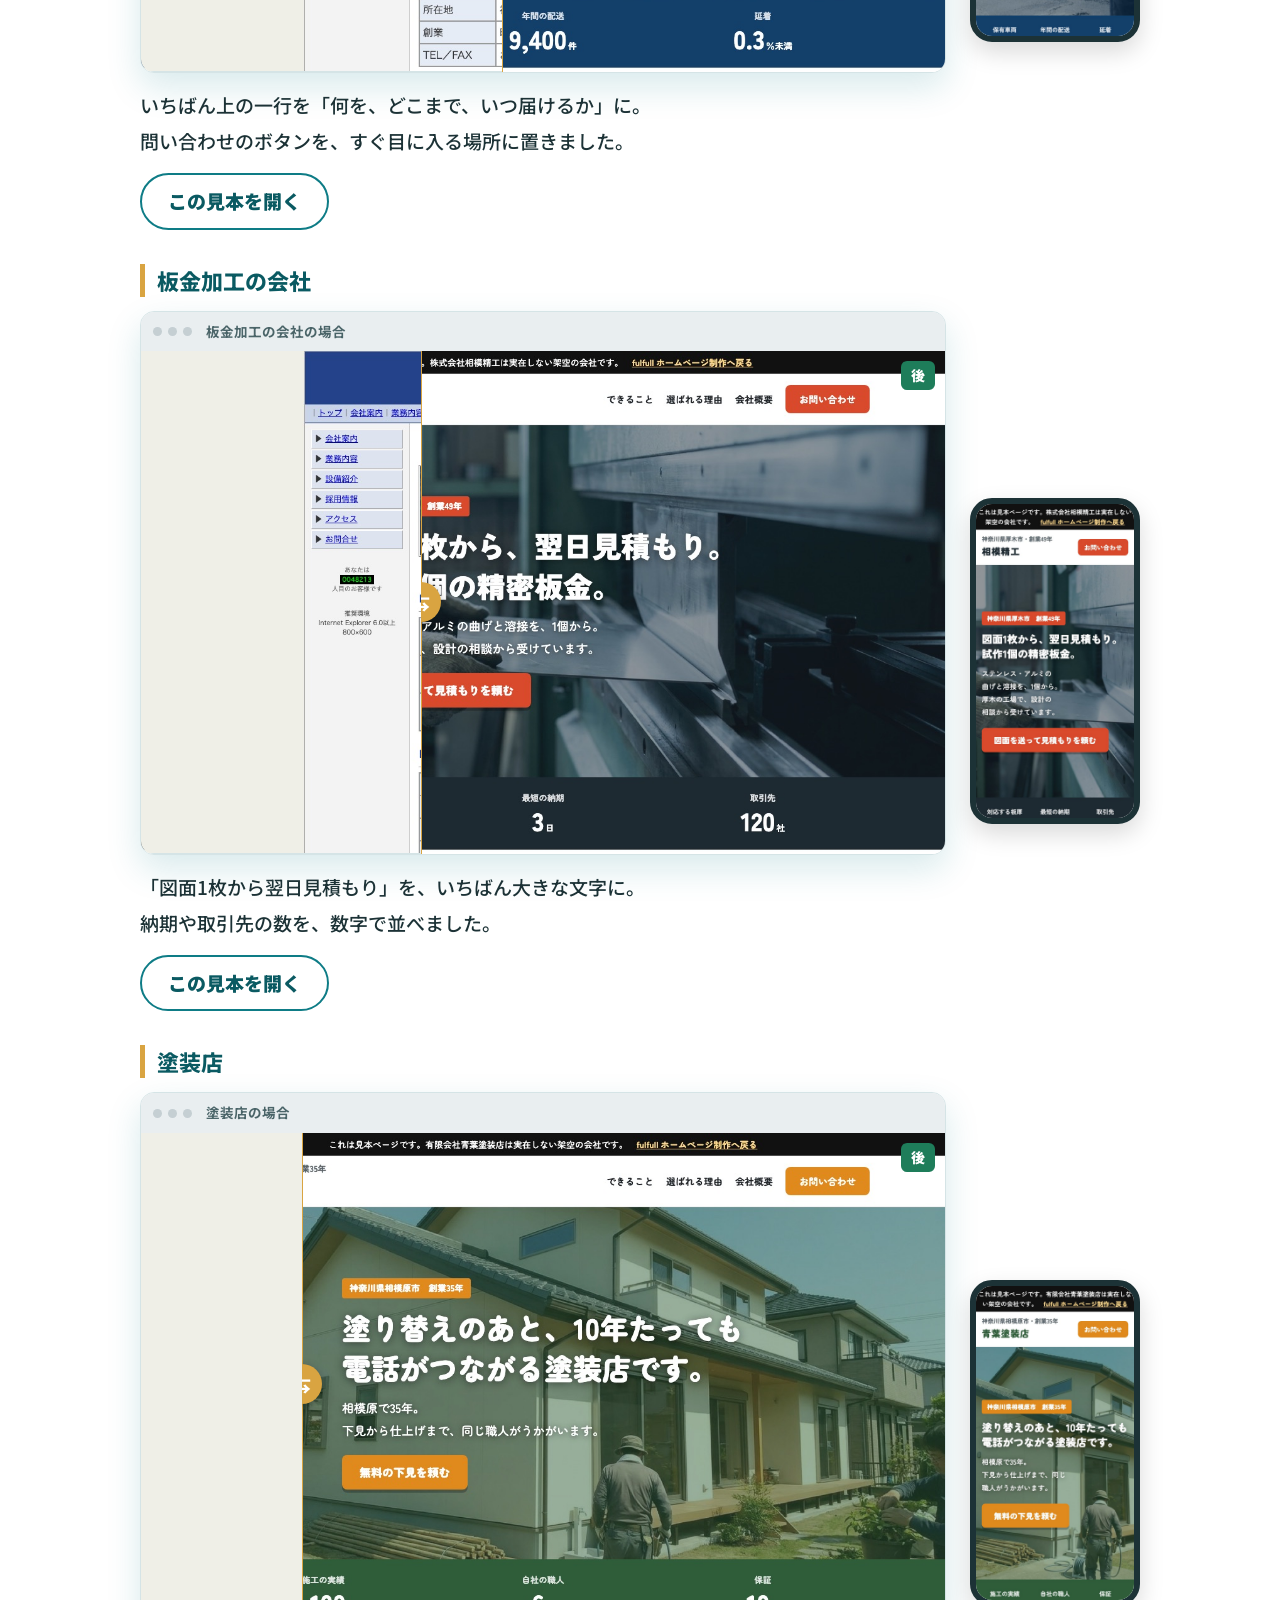
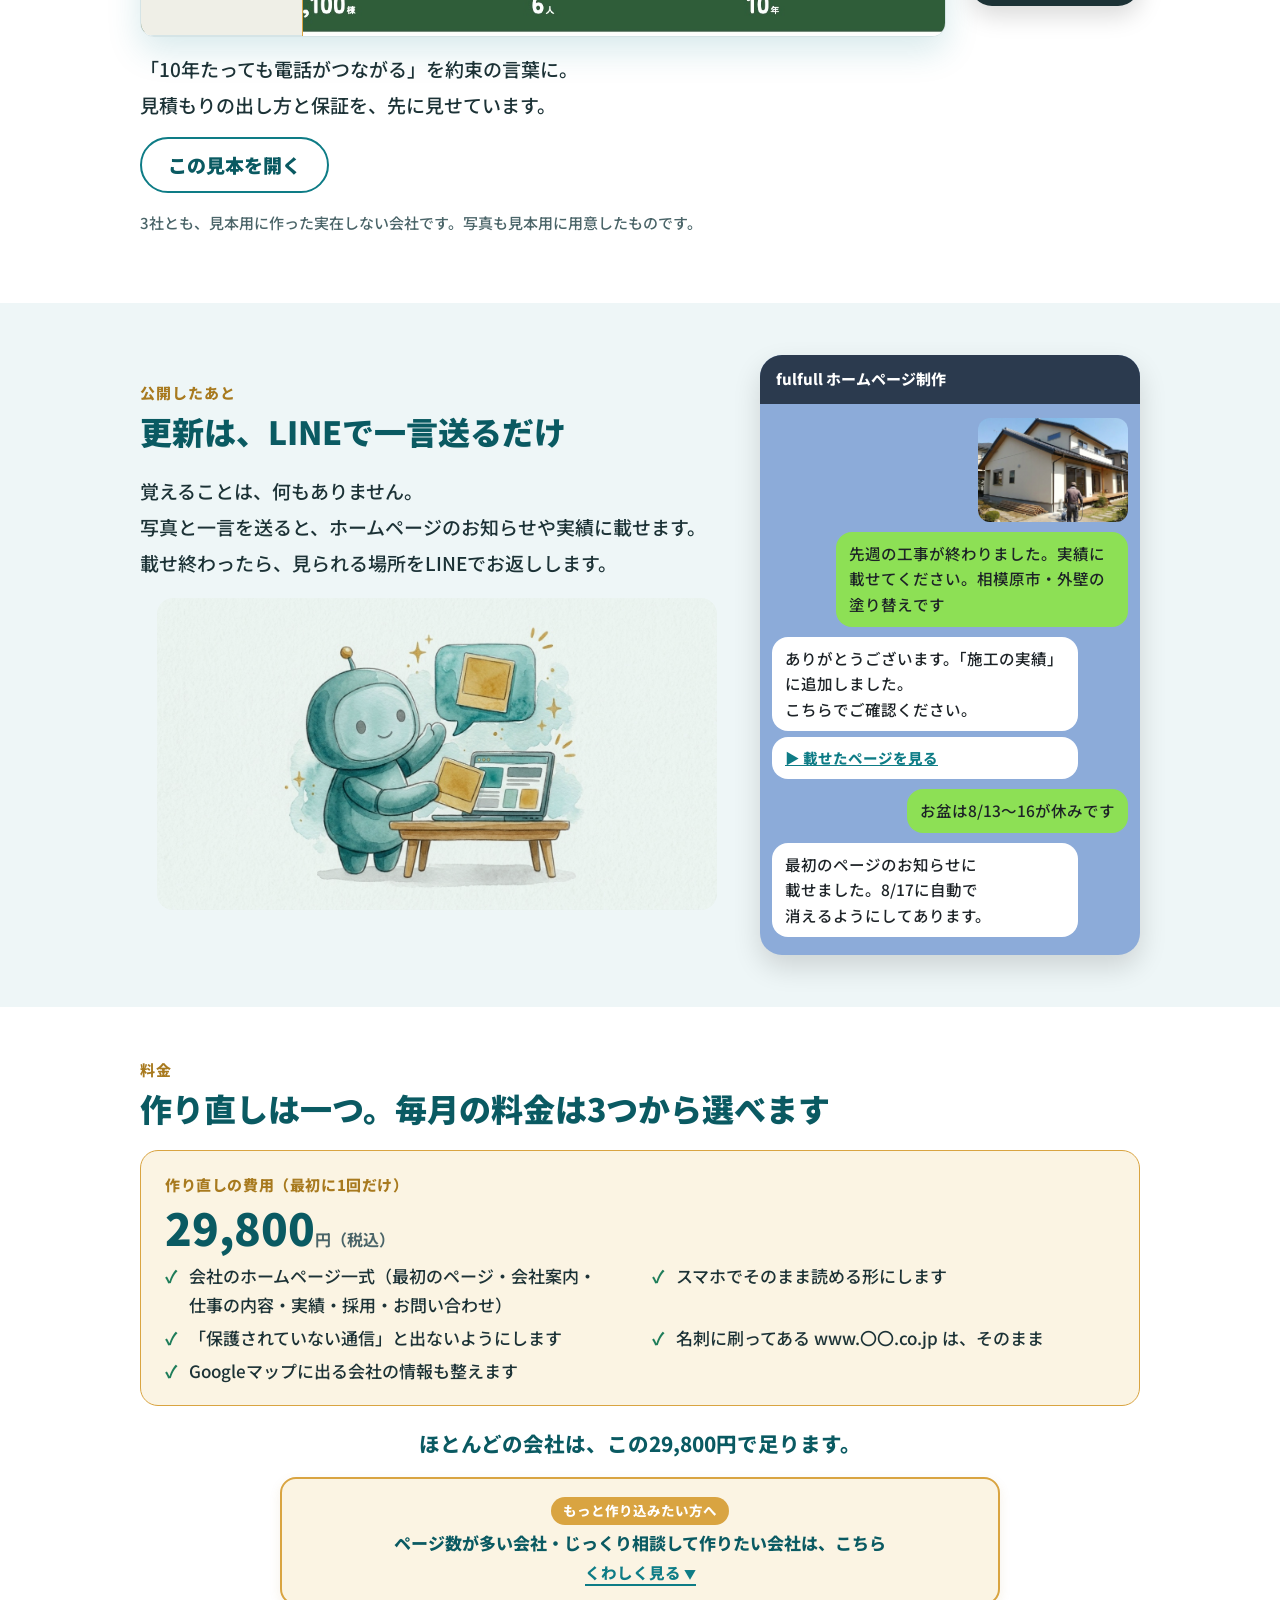
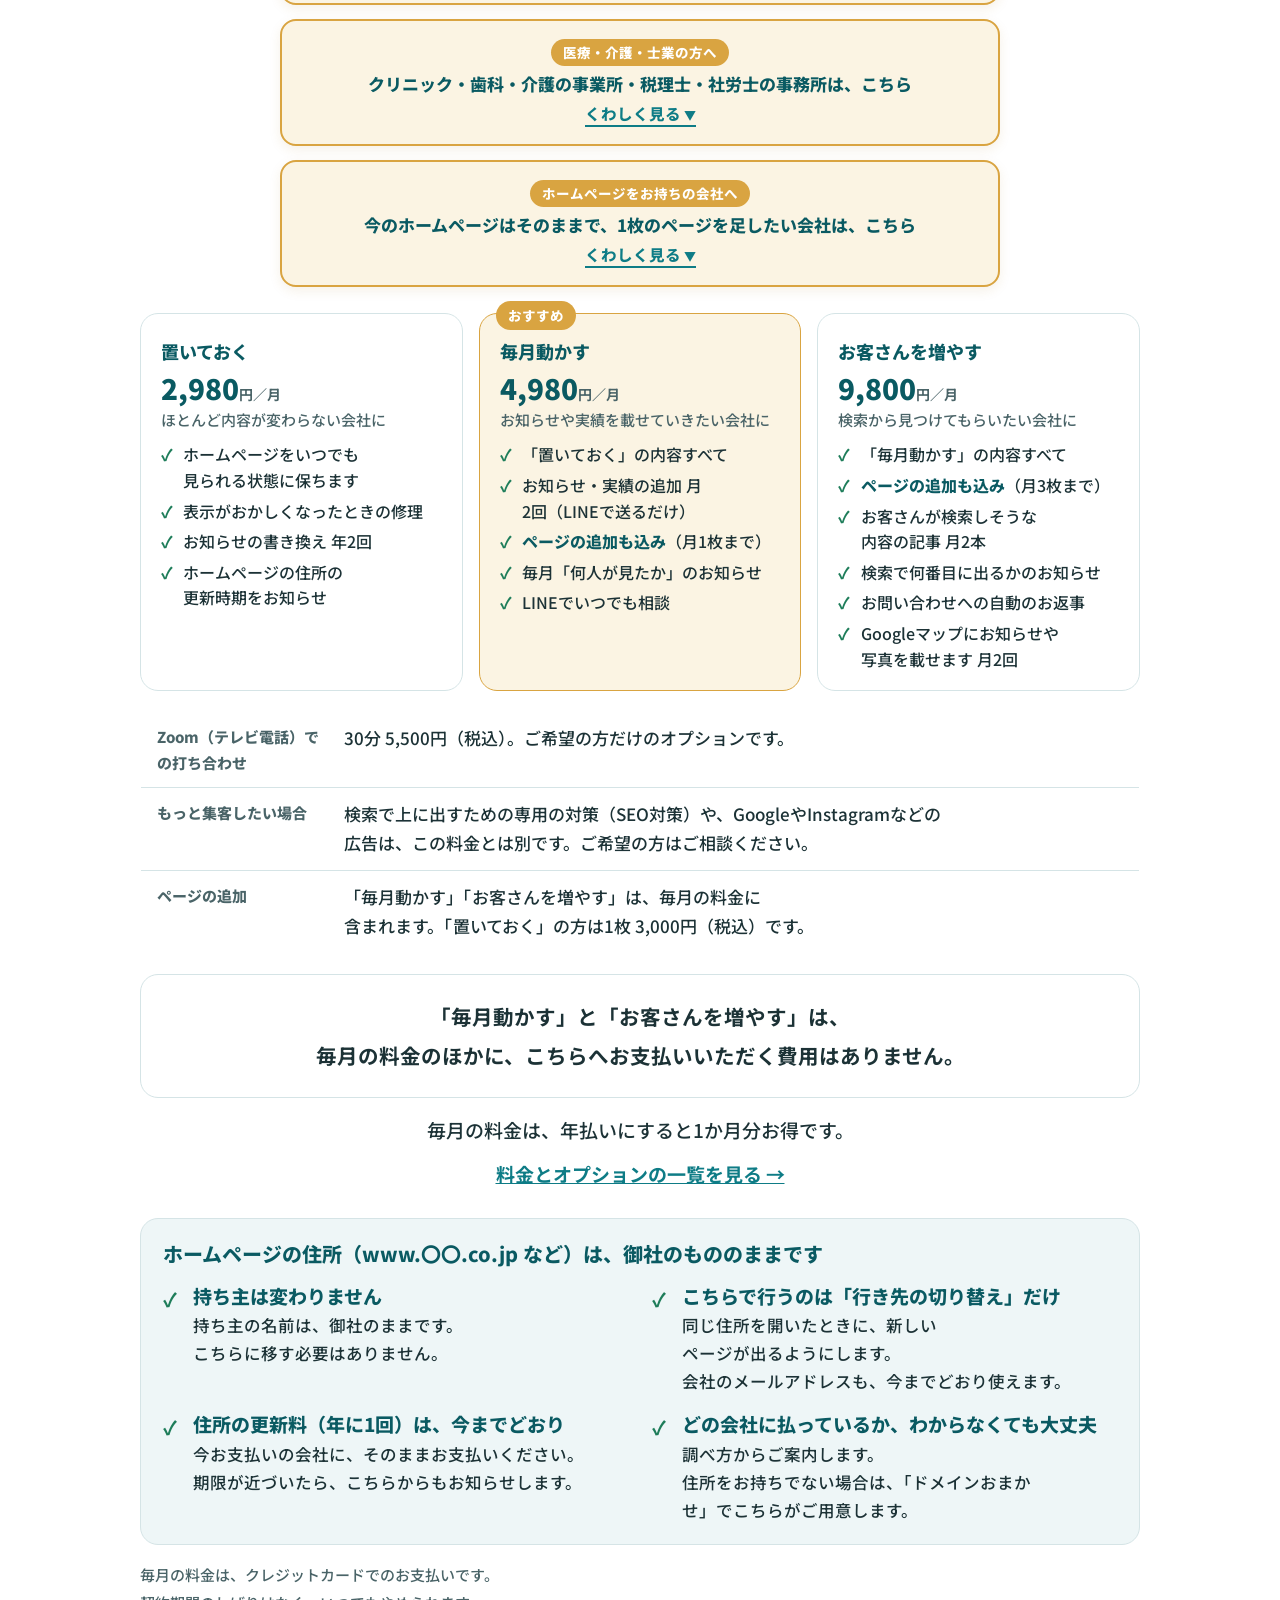
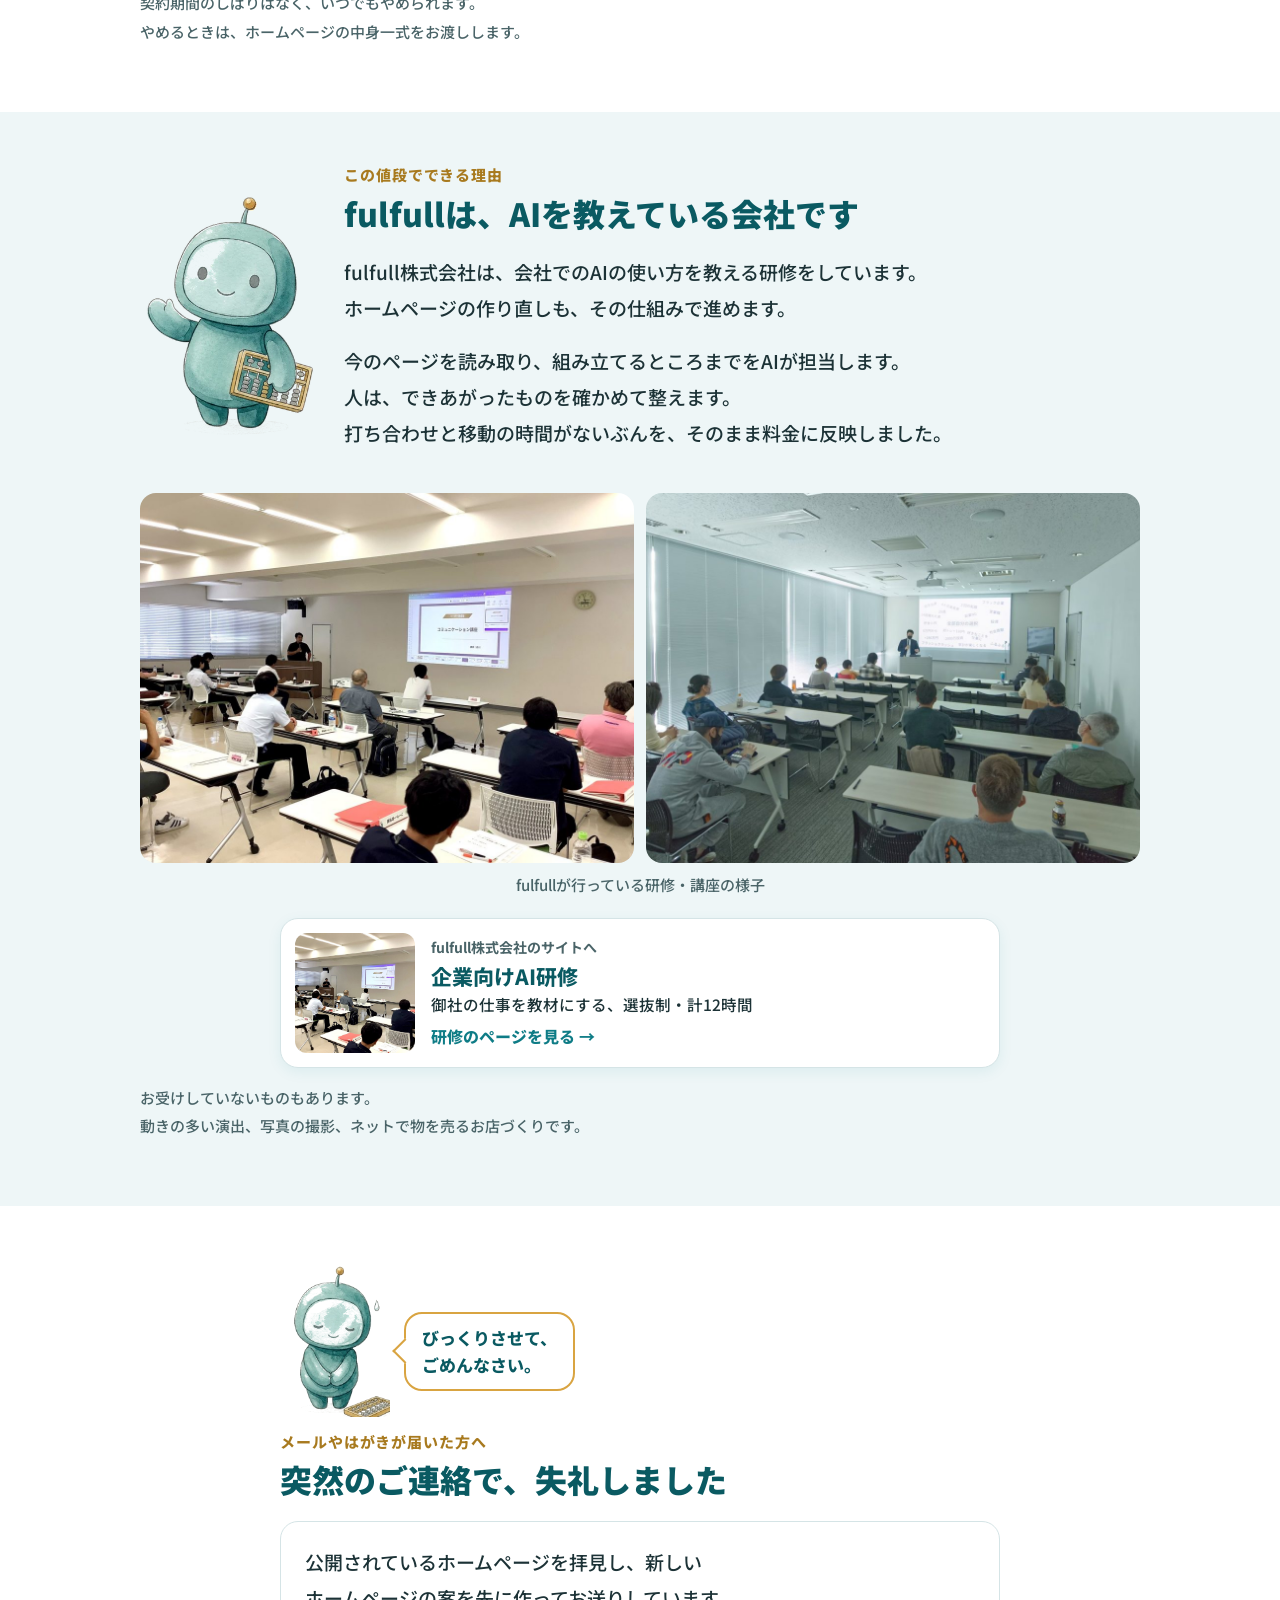
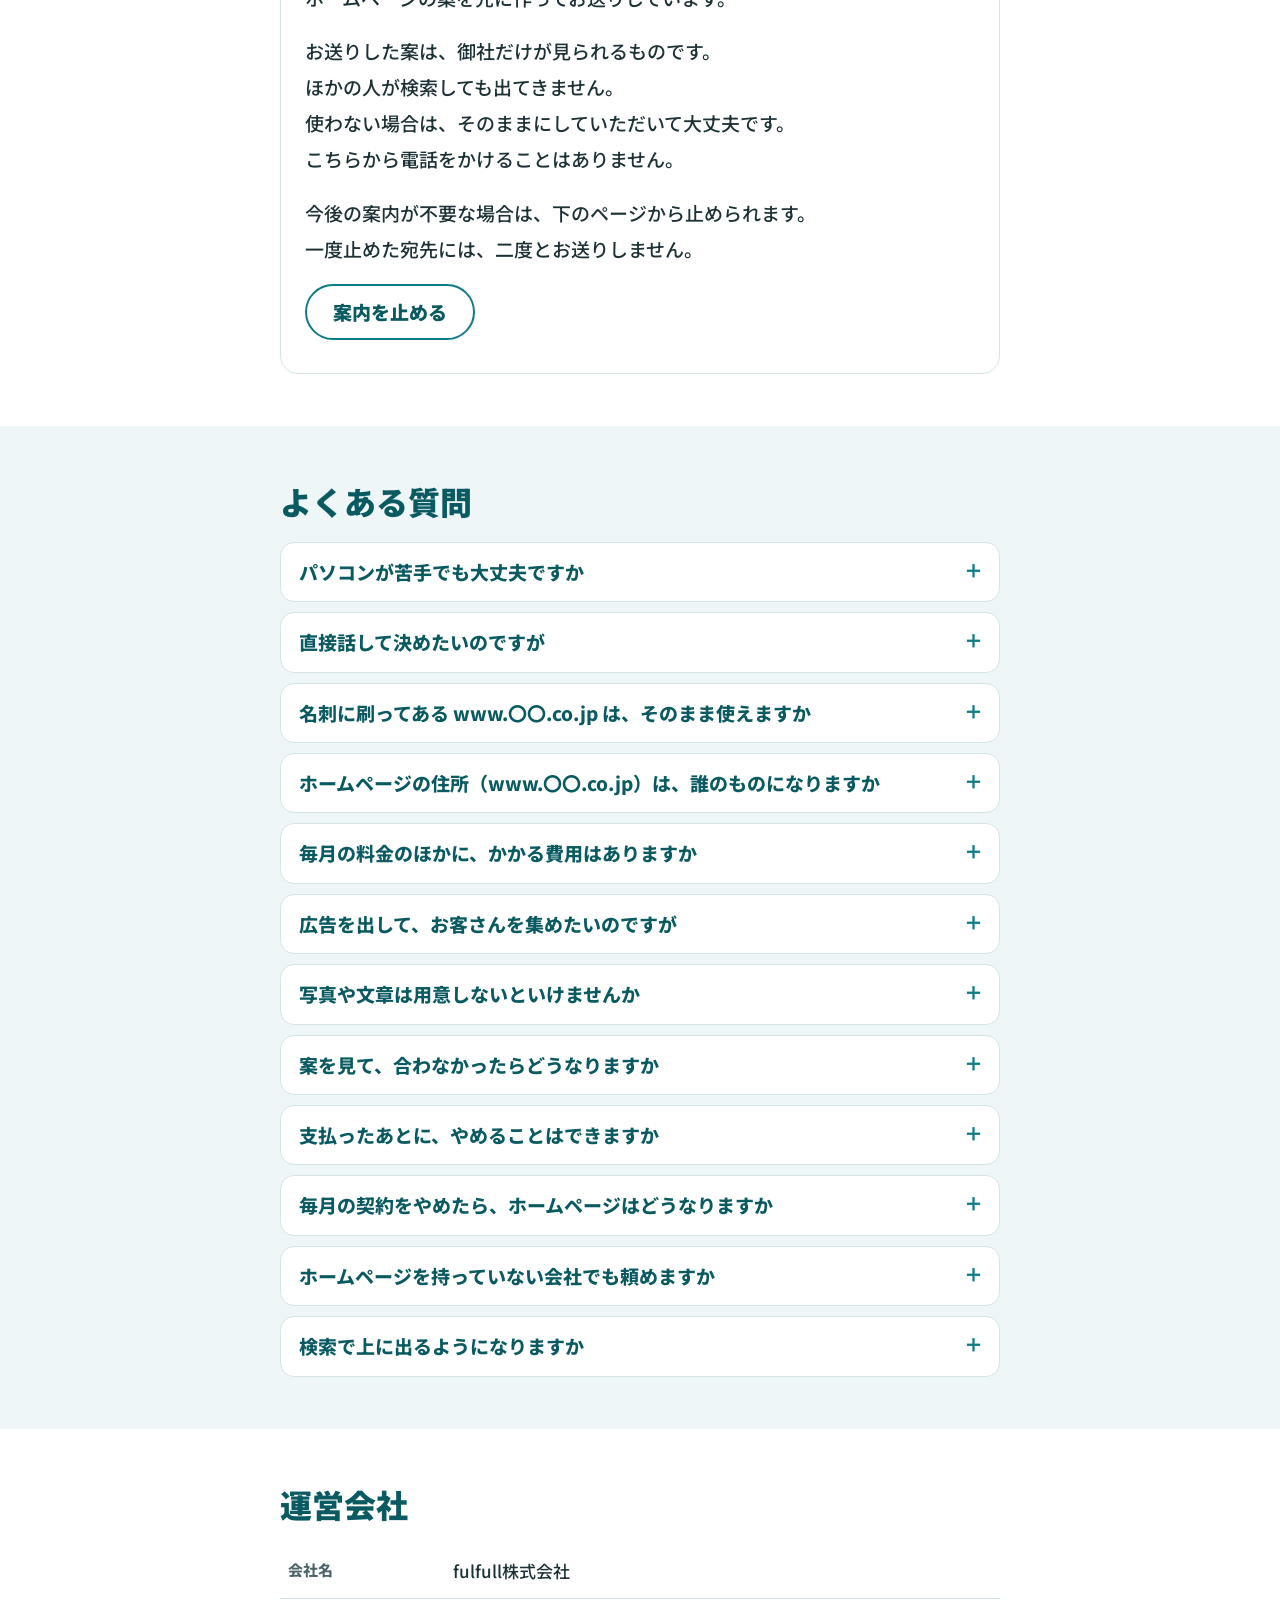
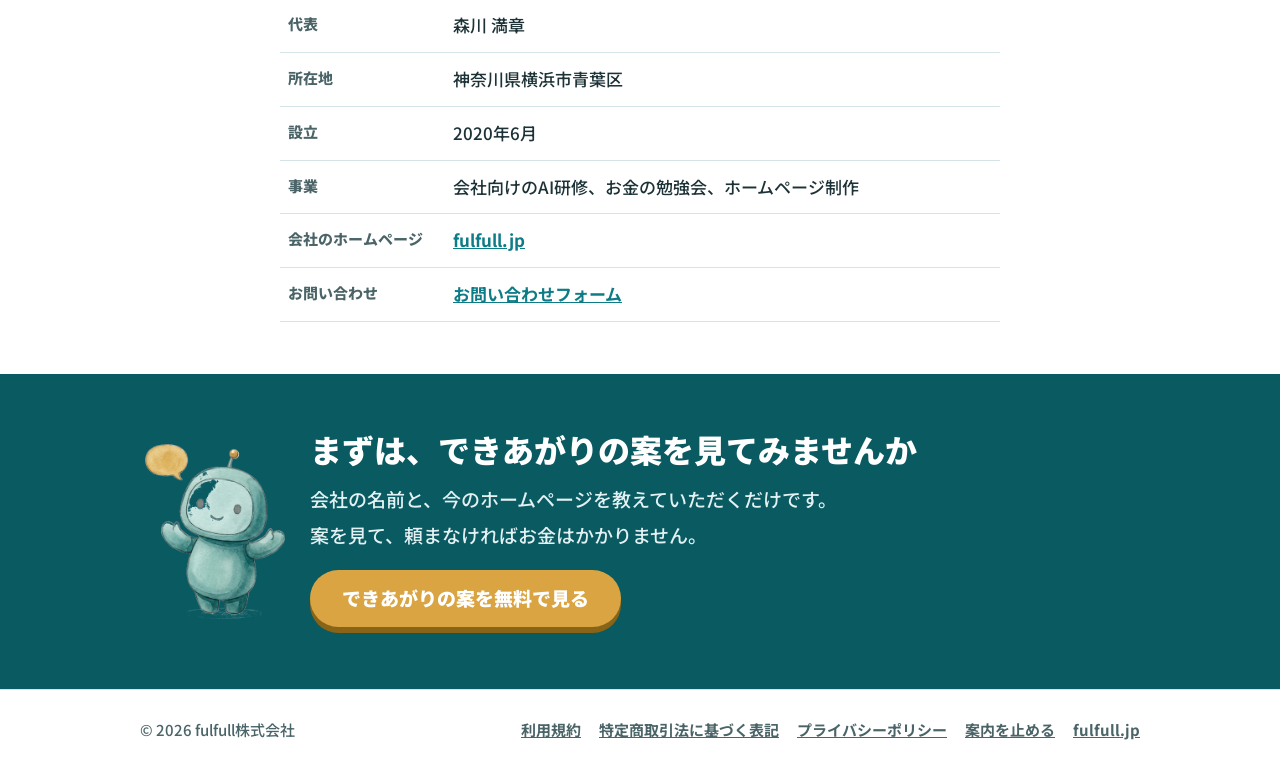
==== commit abdcd0a8: "「案を見て、頼まなければお金はかかりません」に言い方をそろえる Co-Authored-By: Claude Opus 5.5 <noreply@anthropic.com>" ====
--- a/index.html
+++ b/index.html
@@ -47,7 +47,7 @@
       </ul>
       <div class="btnrow">
         <a class="btn" href="apply/">できあがりの案を無料で見る</a>
-        <small>申し込みは3分ほど。案を見るまで、お金はかかりません。</small>
+        <small>申し込みは3分ほど。案を見て、頼まなければお金はかかりません。</small>
       </div>
     </div>
     <div>
@@ -111,7 +111,7 @@
     <div class="say wide"><img src="img/ill_makase.jpg" alt="" width="700" height="700" loading="lazy"><p>打ち合わせも、パソコンの操作もいりません。むずかしいことは、全部こちらでやります。</p></div>
     <ol class="steps three">
       <li><b>申し込む<em>3分</em></b><span><span class="l">会社の名前と、今のホームページを教えてください。</span></span></li>
-      <li><b>できあがりの案を見る<em>3日ほどで届きます</em></b><span><span class="l">スマホでそのまま見られます。</span><span class="l">ここまで、お金はかかりません。</span></span></li>
+      <li><b>できあがりの案を見る<em>3日ほどで届きます</em></b><span><span class="l">スマホでそのまま見られます。</span><span class="l">見るだけなら、お金はかかりません。</span></span></li>
       <li><b>「これでお願いします」と伝える</b><span><span class="l">直したいところは、LINEかメールで一言。</span><span class="l">名刺に刷ってある www.〇〇.co.jp は、そのまま使えます。</span></span></li>
     </ol>
     <p class="note" style="margin-top:14px"><span class="l">案を見て合わないと感じたら、そのままお断りいただいて大丈夫です。</span><span class="l">お支払いは、頼むと決めたあとです。</span></p>
@@ -321,7 +321,7 @@
     <img src="img/mascot_invite.webp" alt="" width="440" height="440">
     <div>
       <h2>まずは、できあがりの案を見てみませんか</h2>
-      <p><span class="l">会社の名前と、今のホームページを教えていただくだけです。</span><span class="l">案を見るまで、お金はかかりません。</span></p>
+      <p><span class="l">会社の名前と、今のホームページを教えていただくだけです。</span><span class="l">案を見て、頼まなければお金はかかりません。</span></p>
       <a class="btn" href="apply/">できあがりの案を無料で見る</a>
     </div>
   </div>
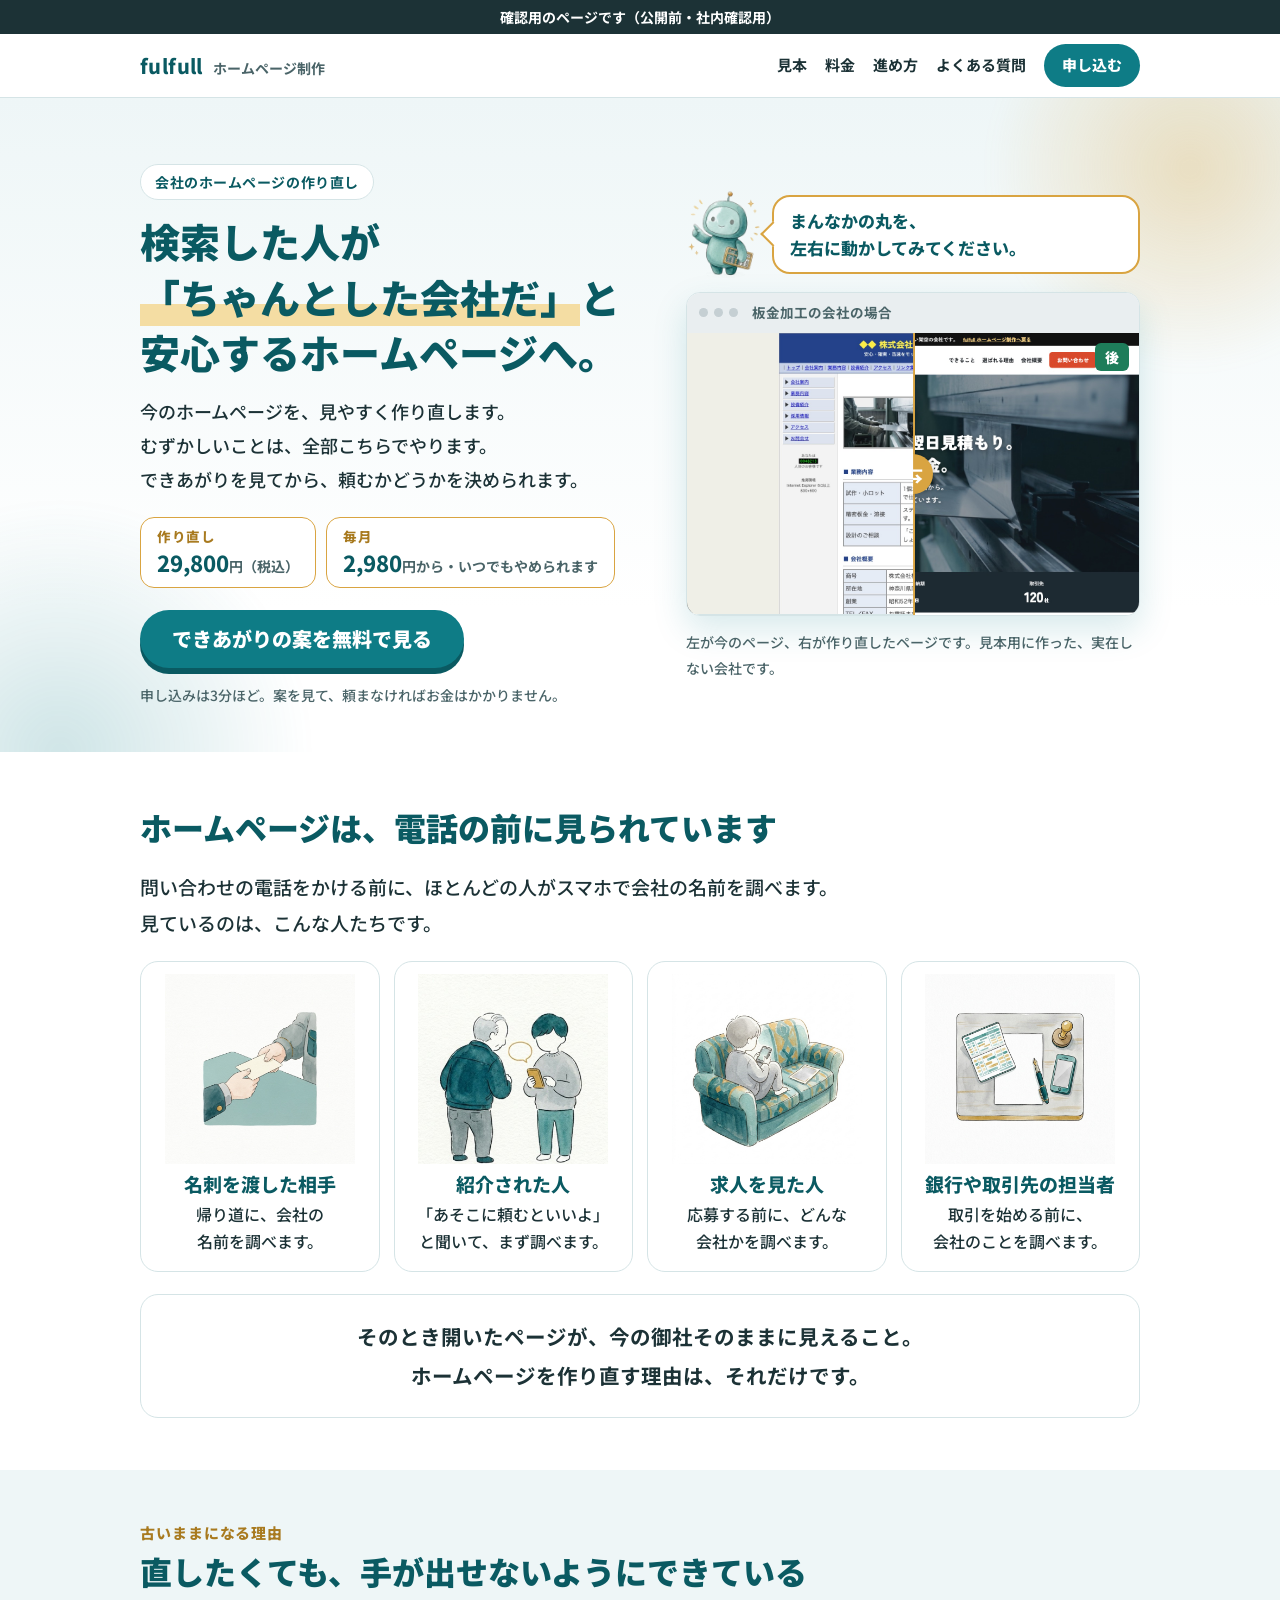
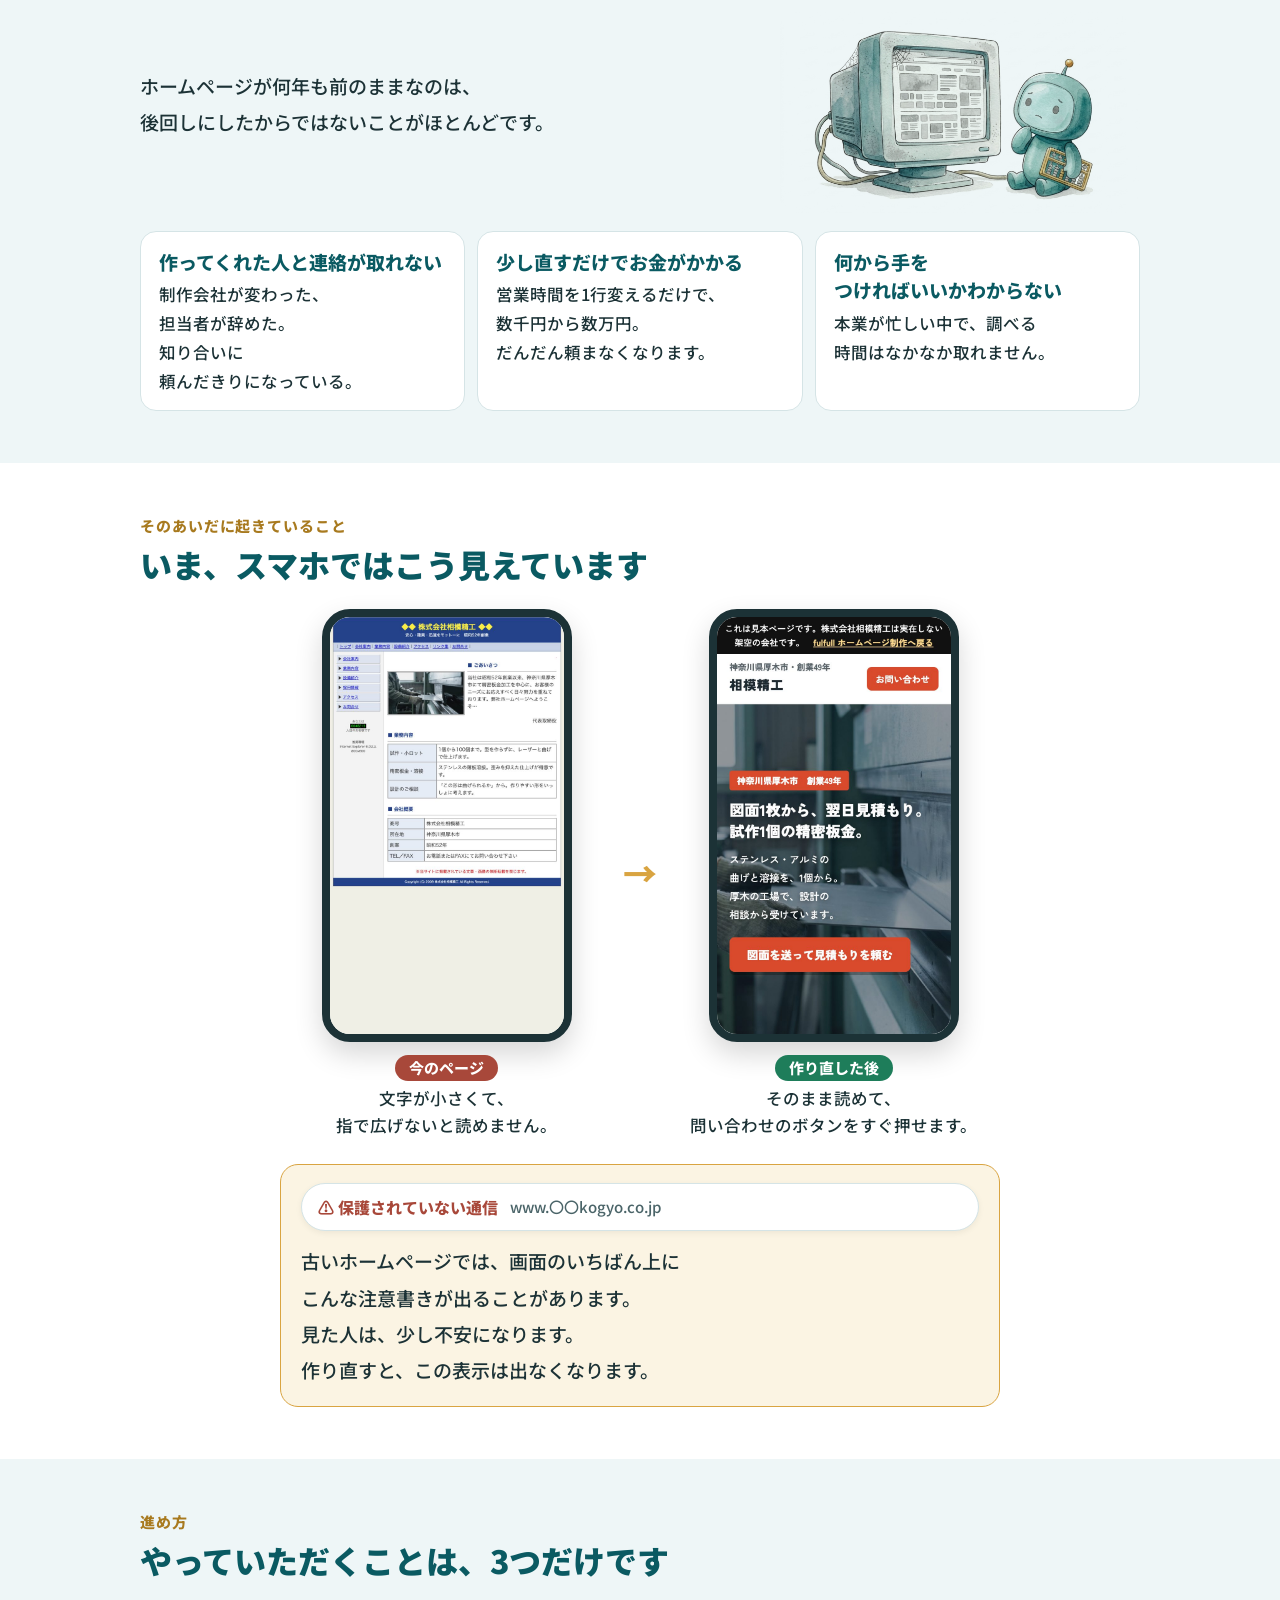
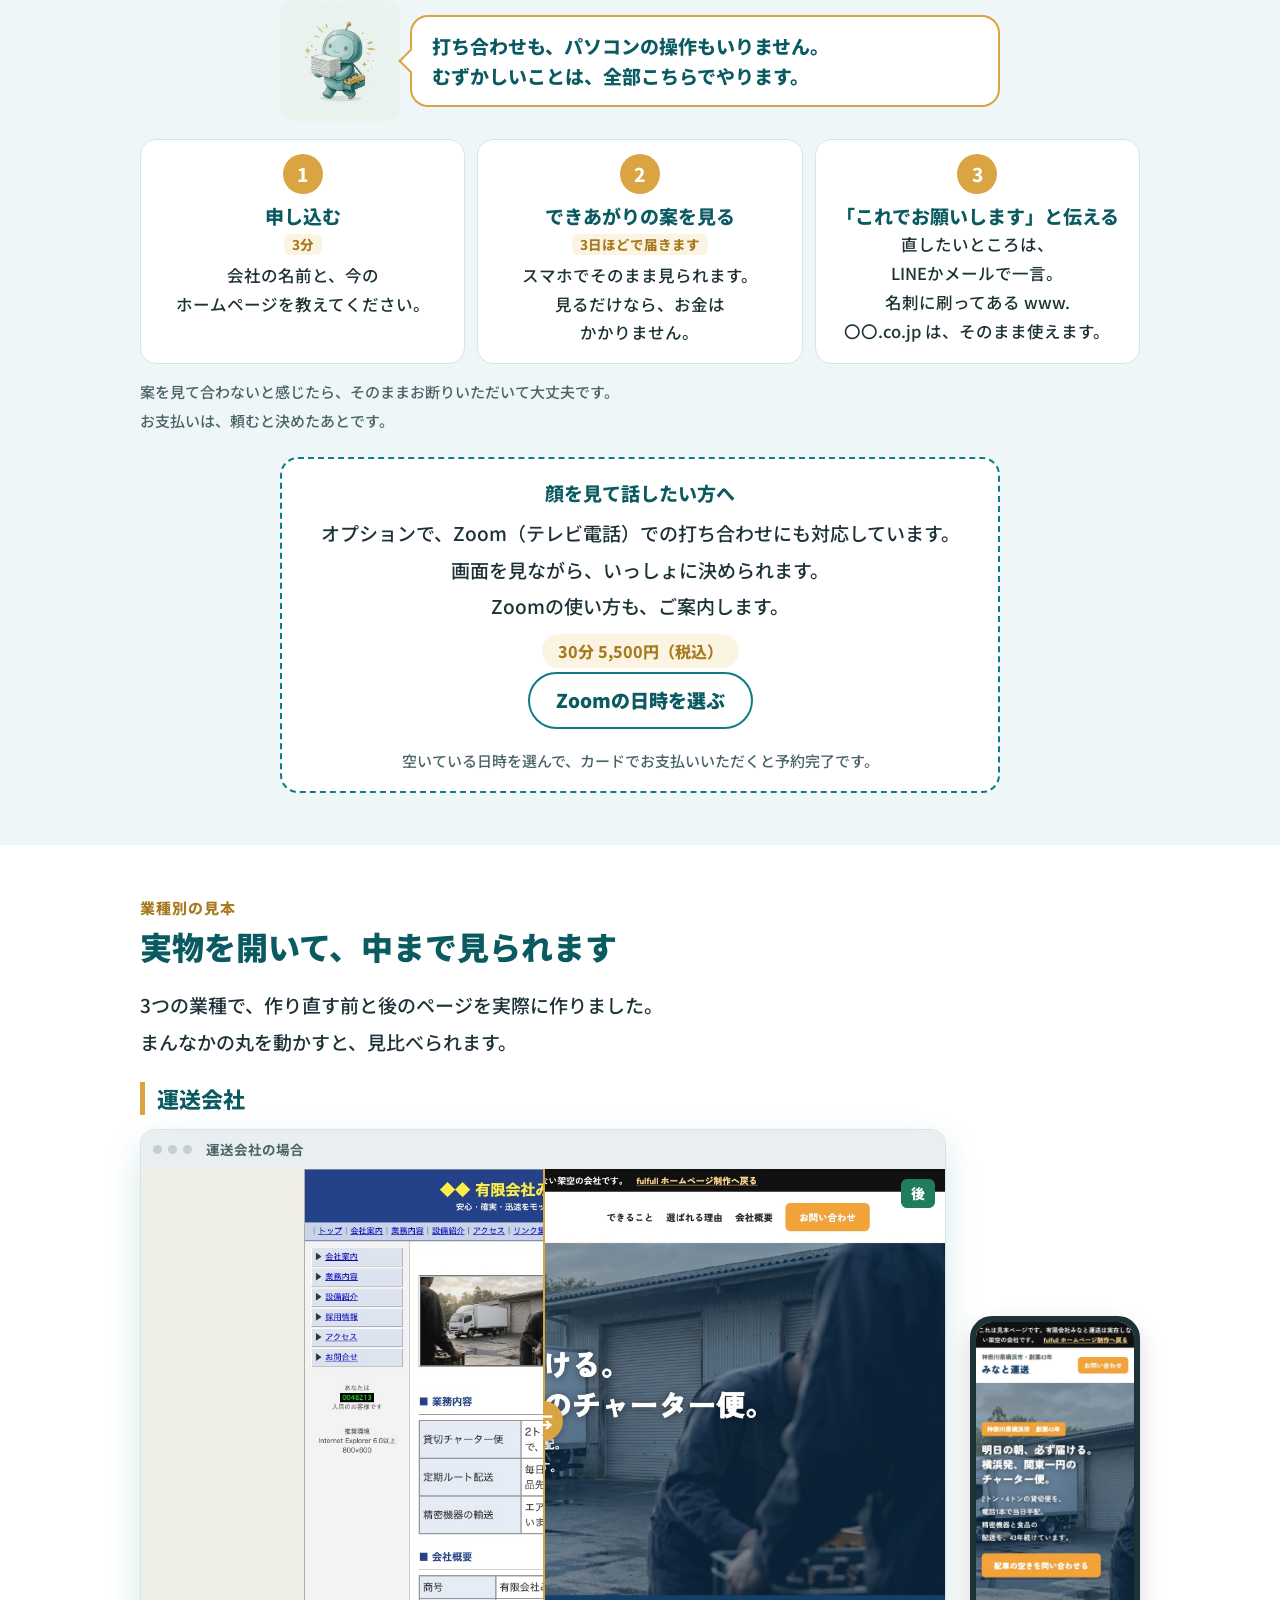
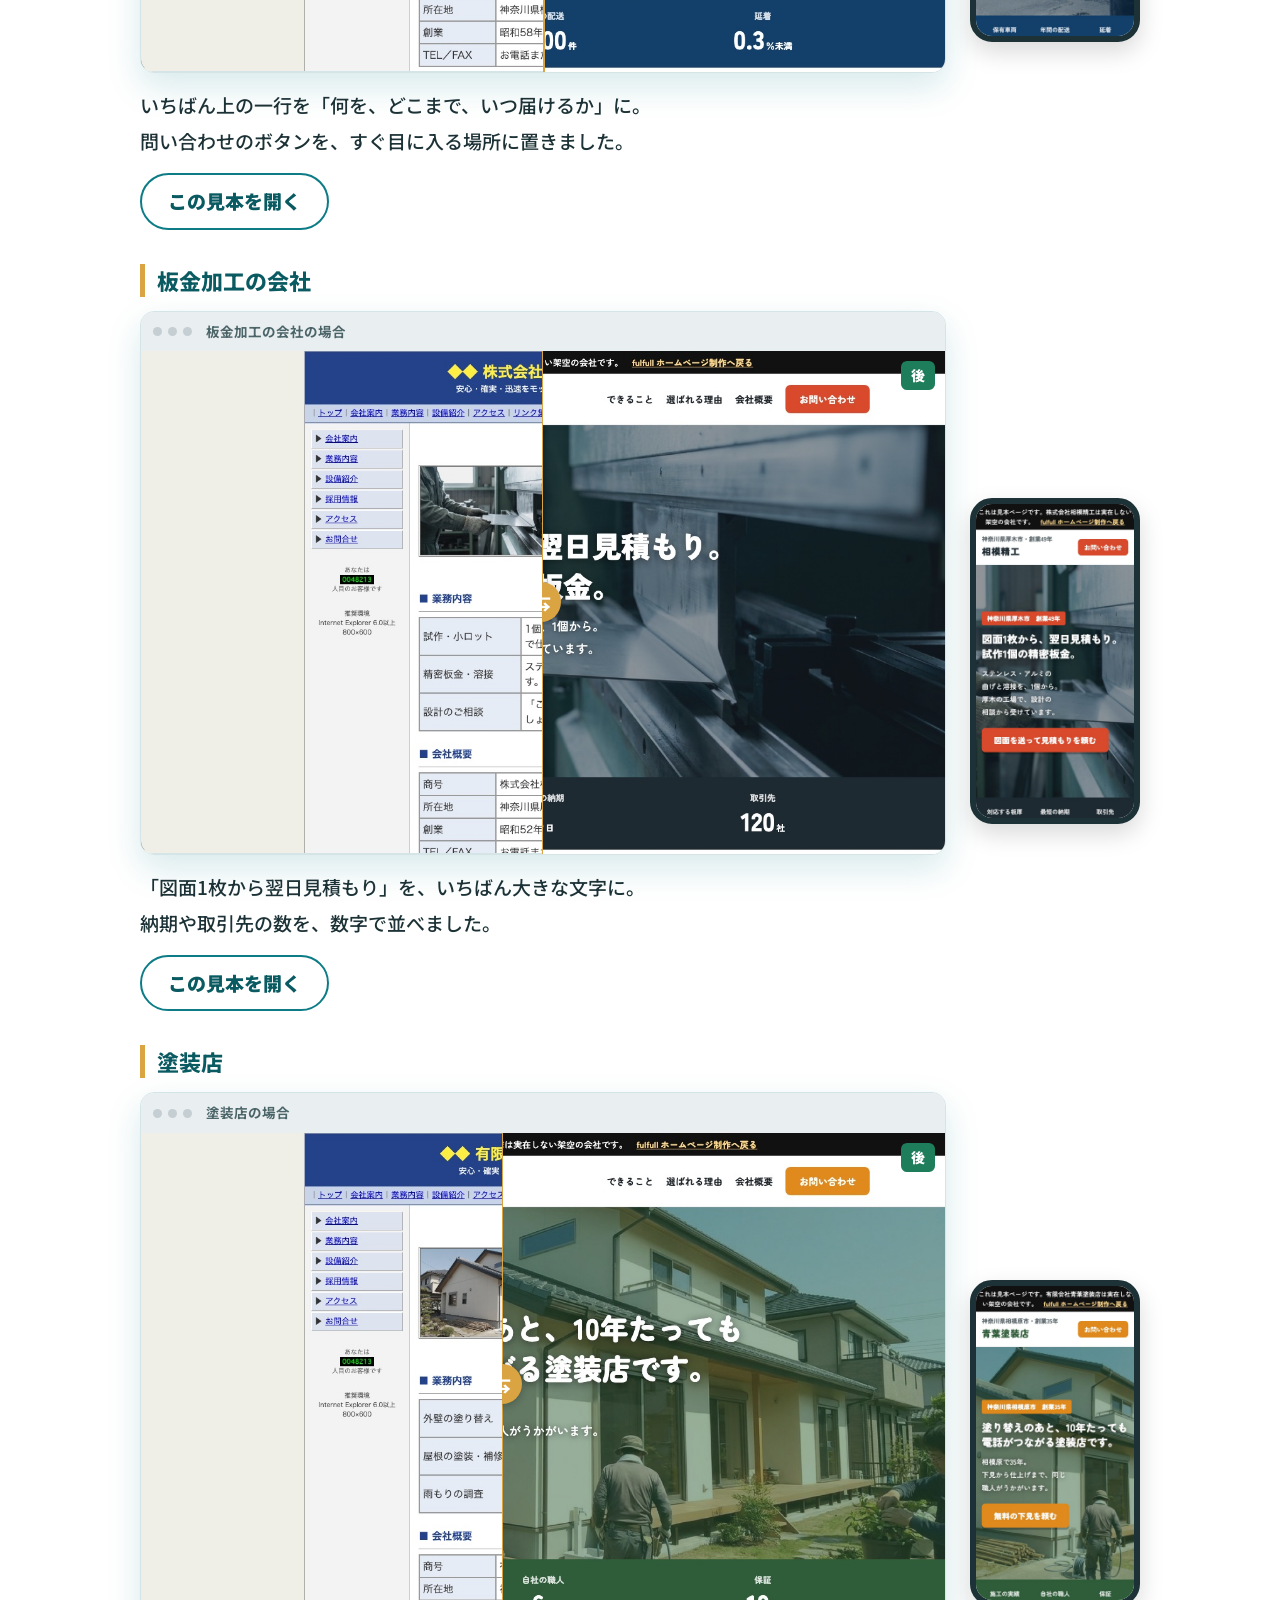
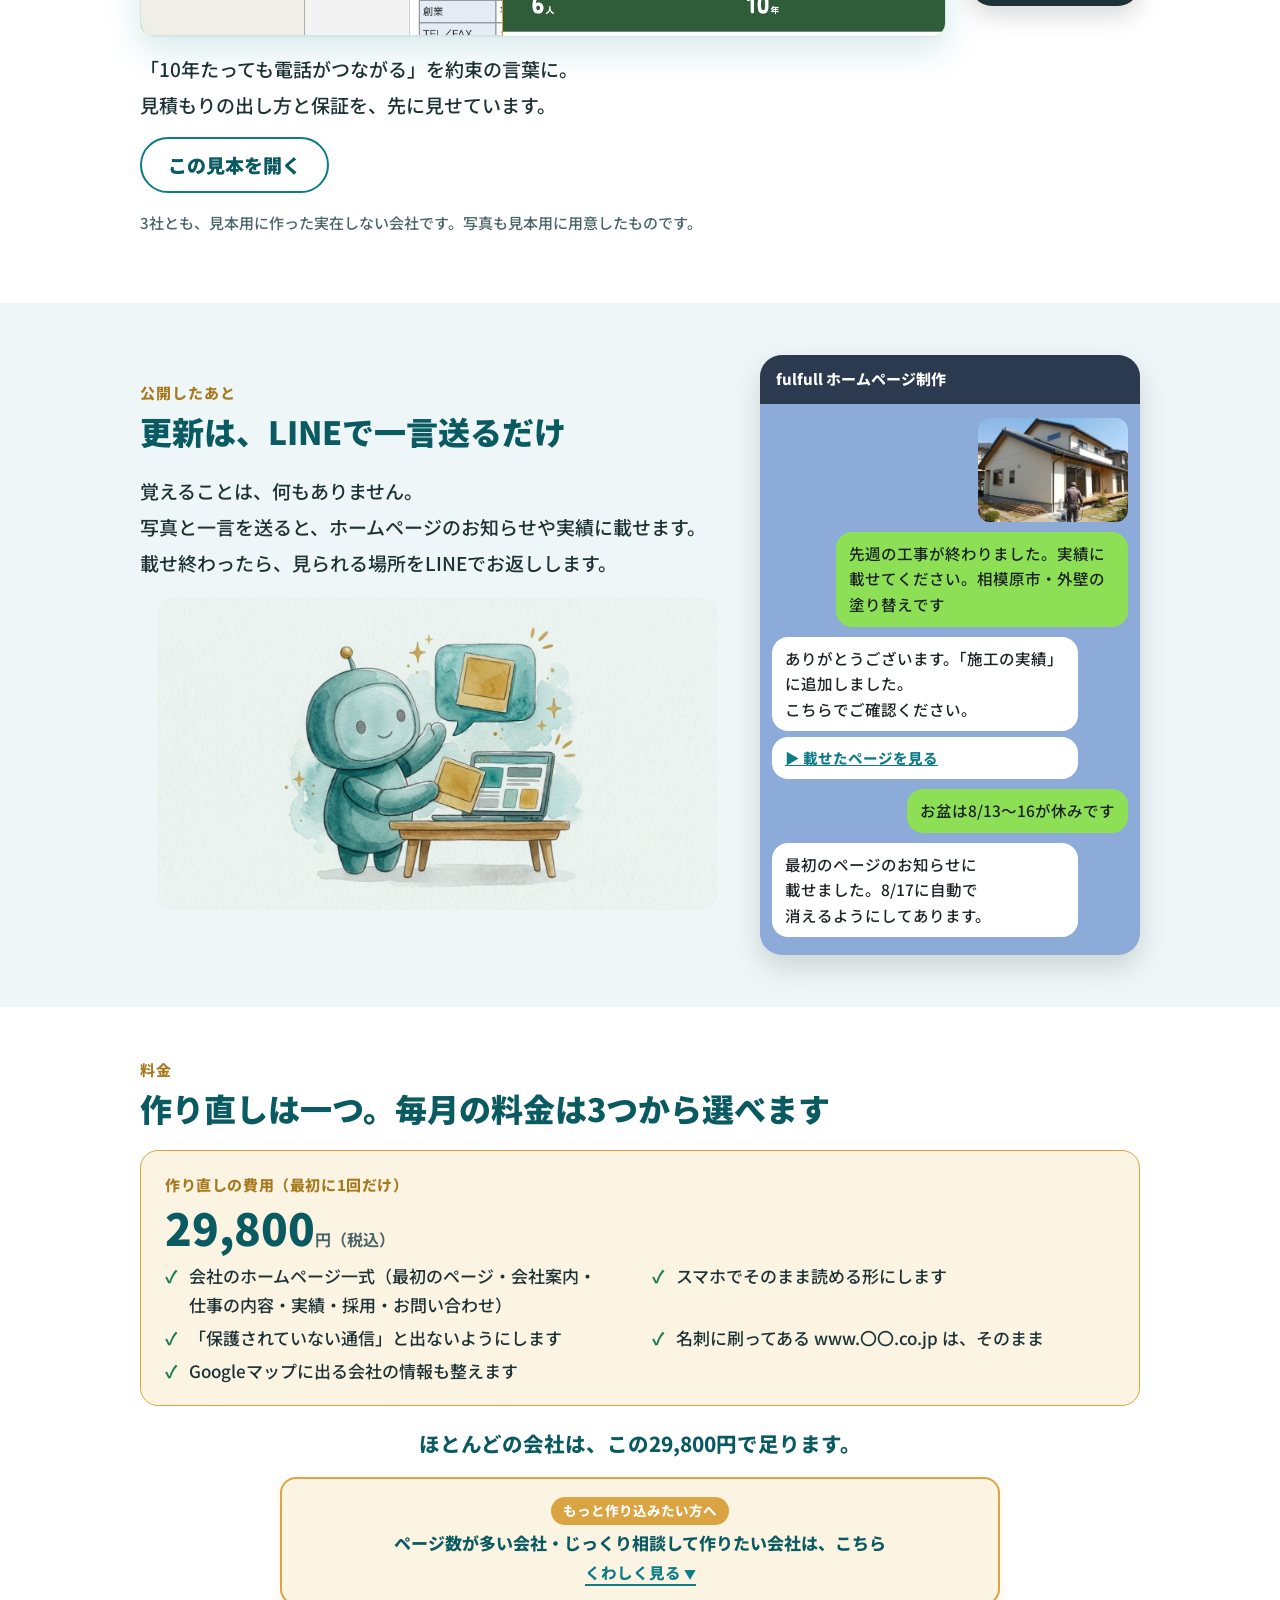
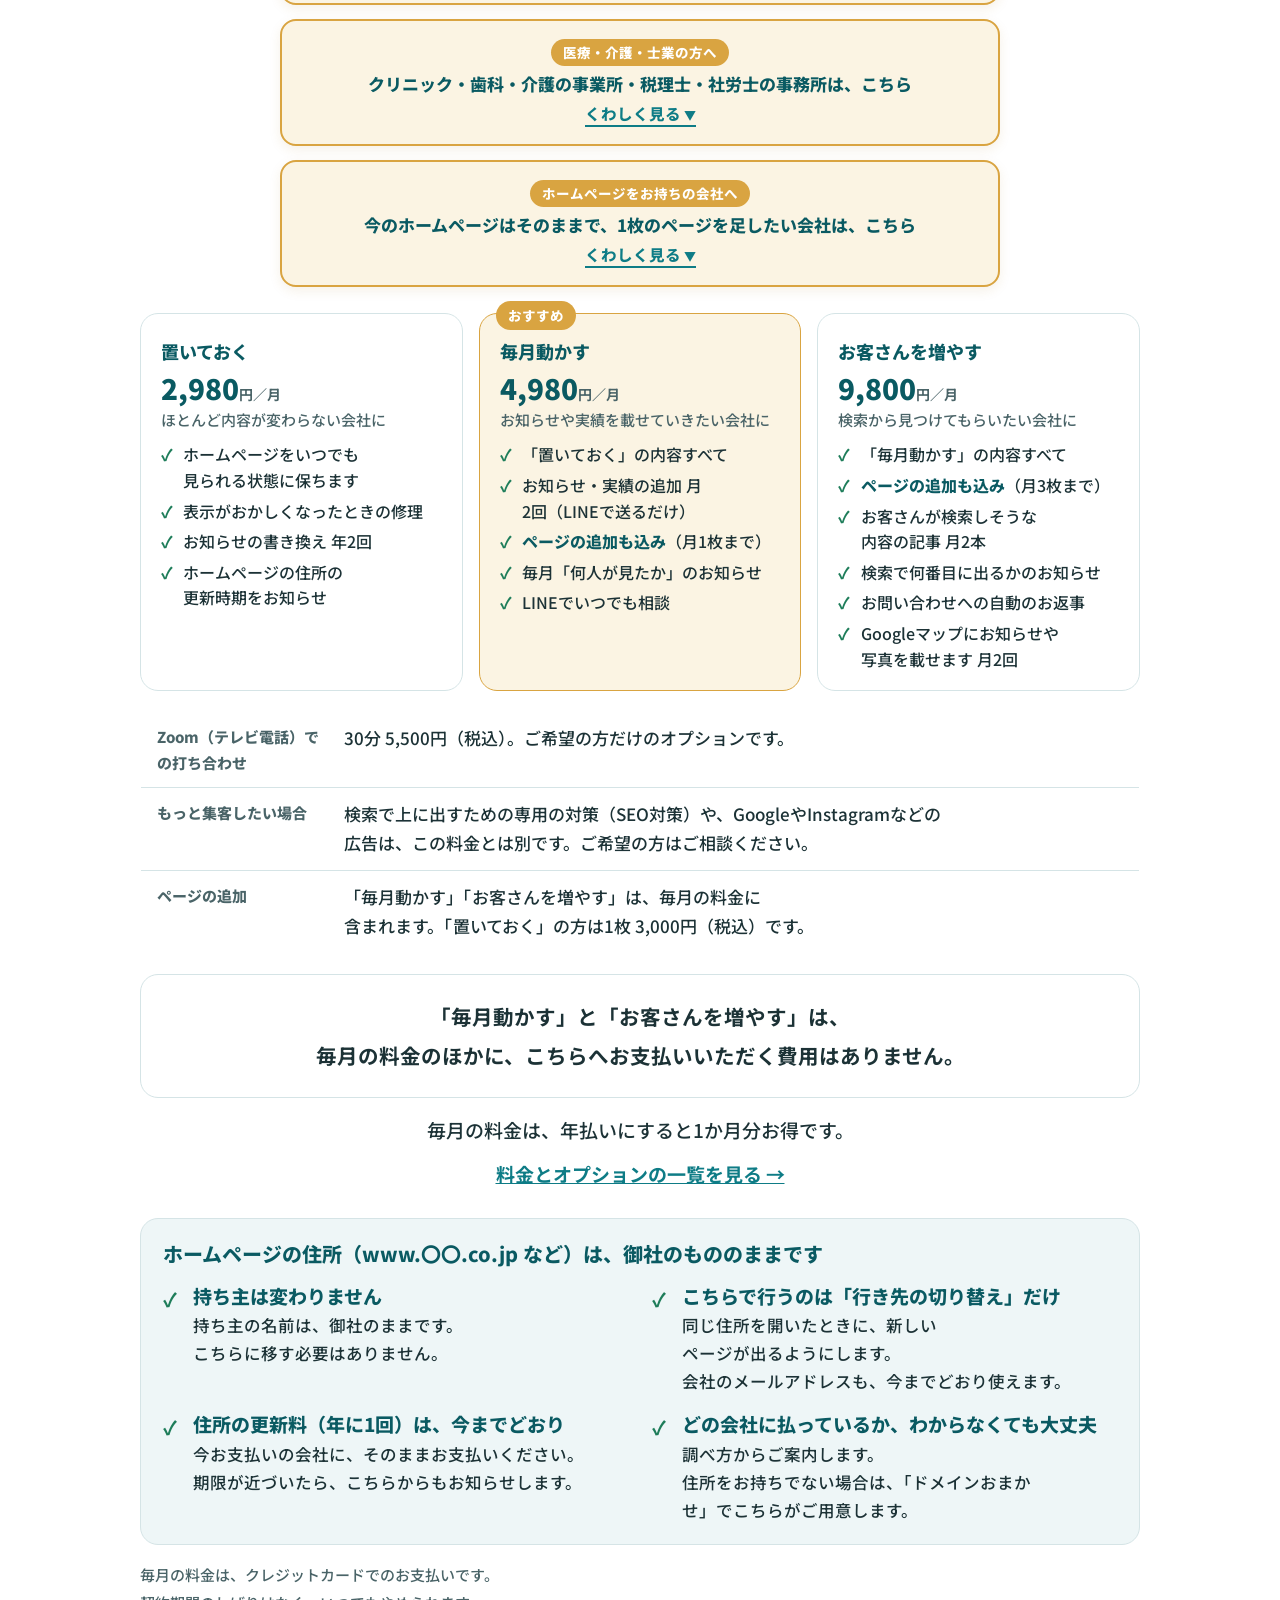
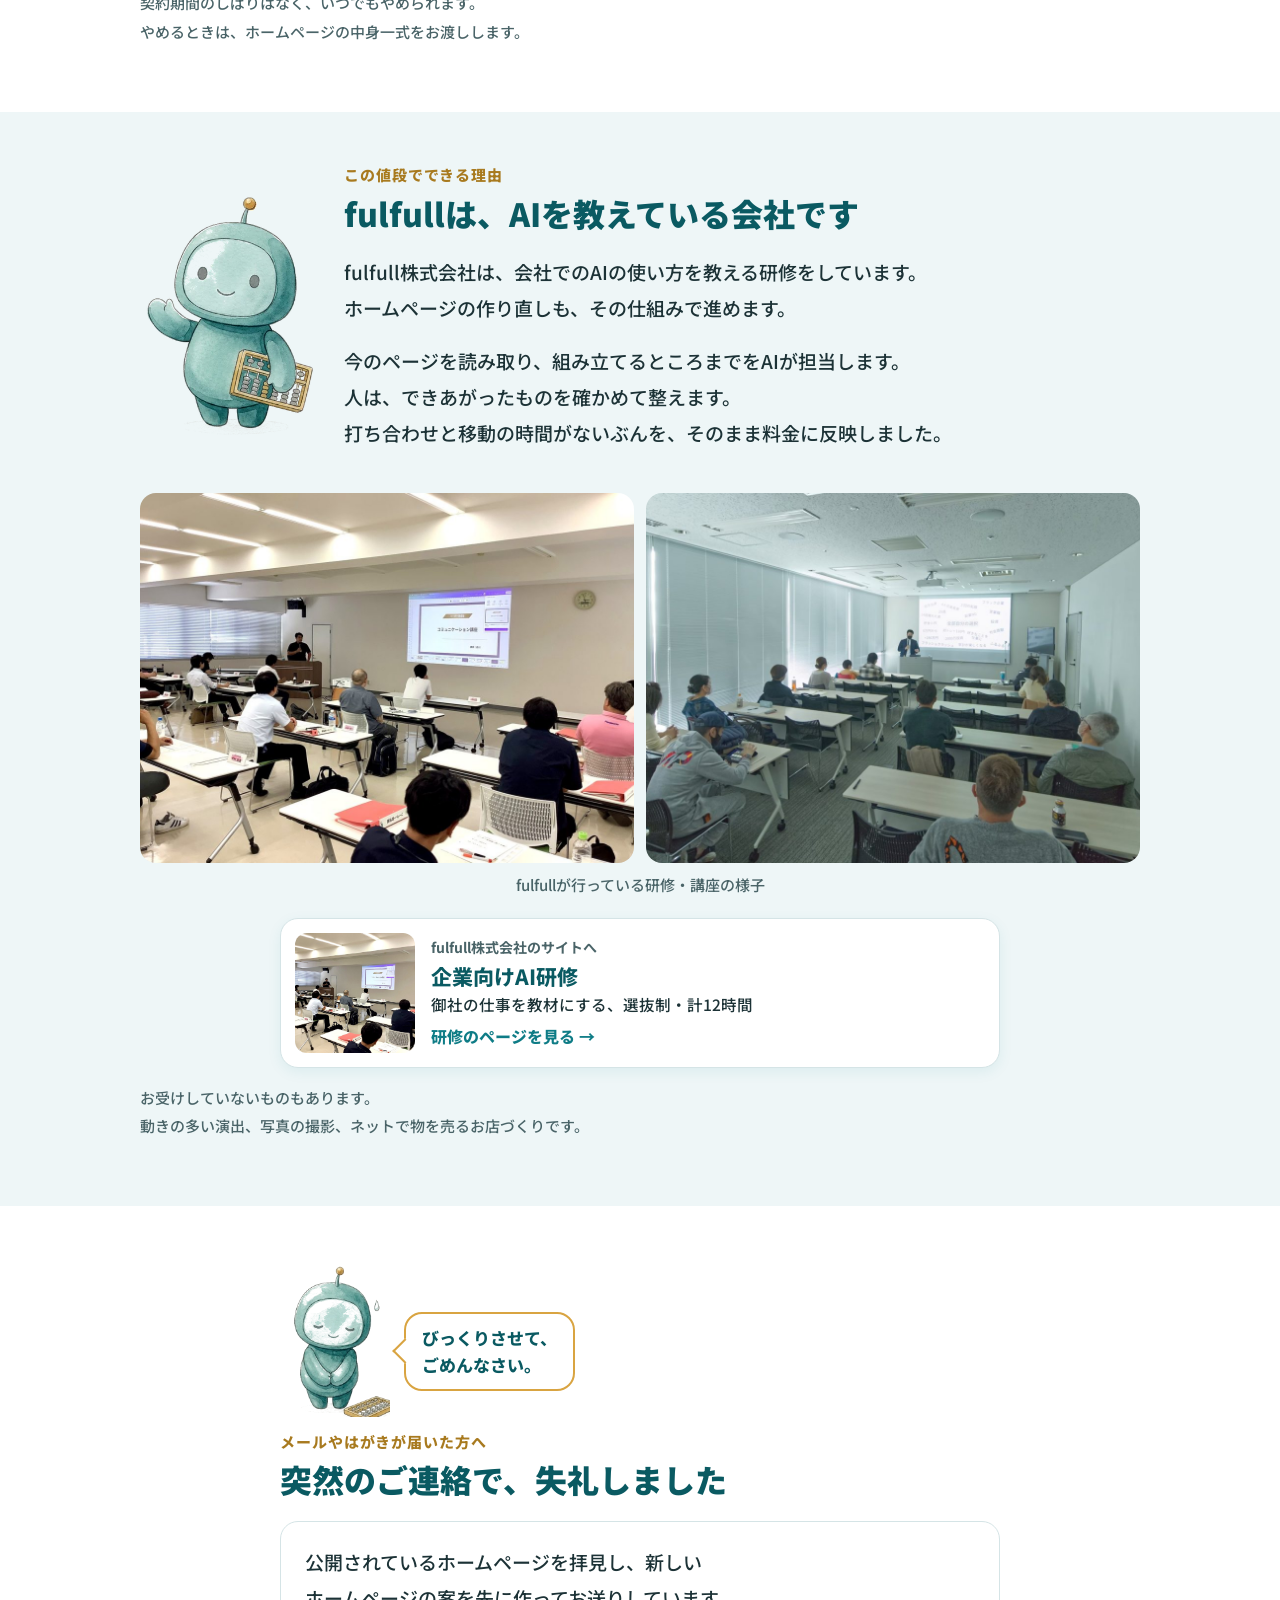
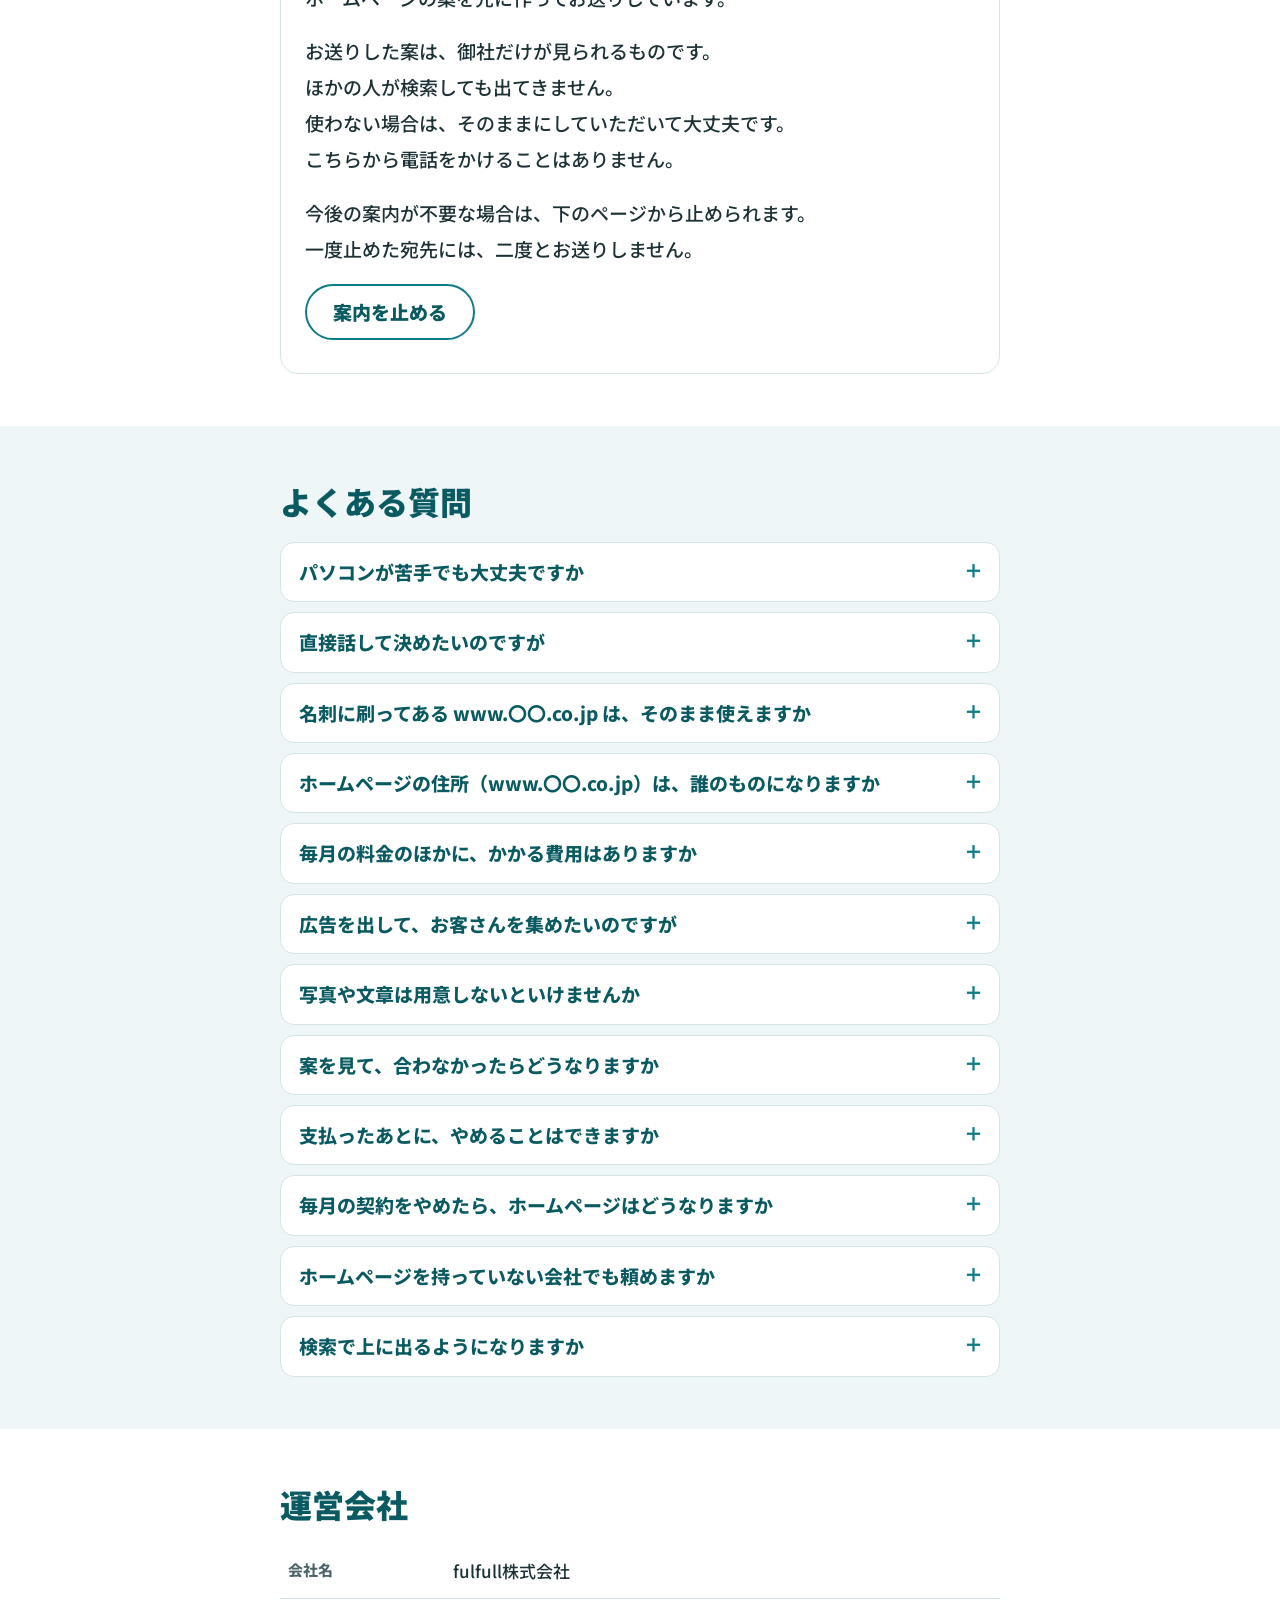
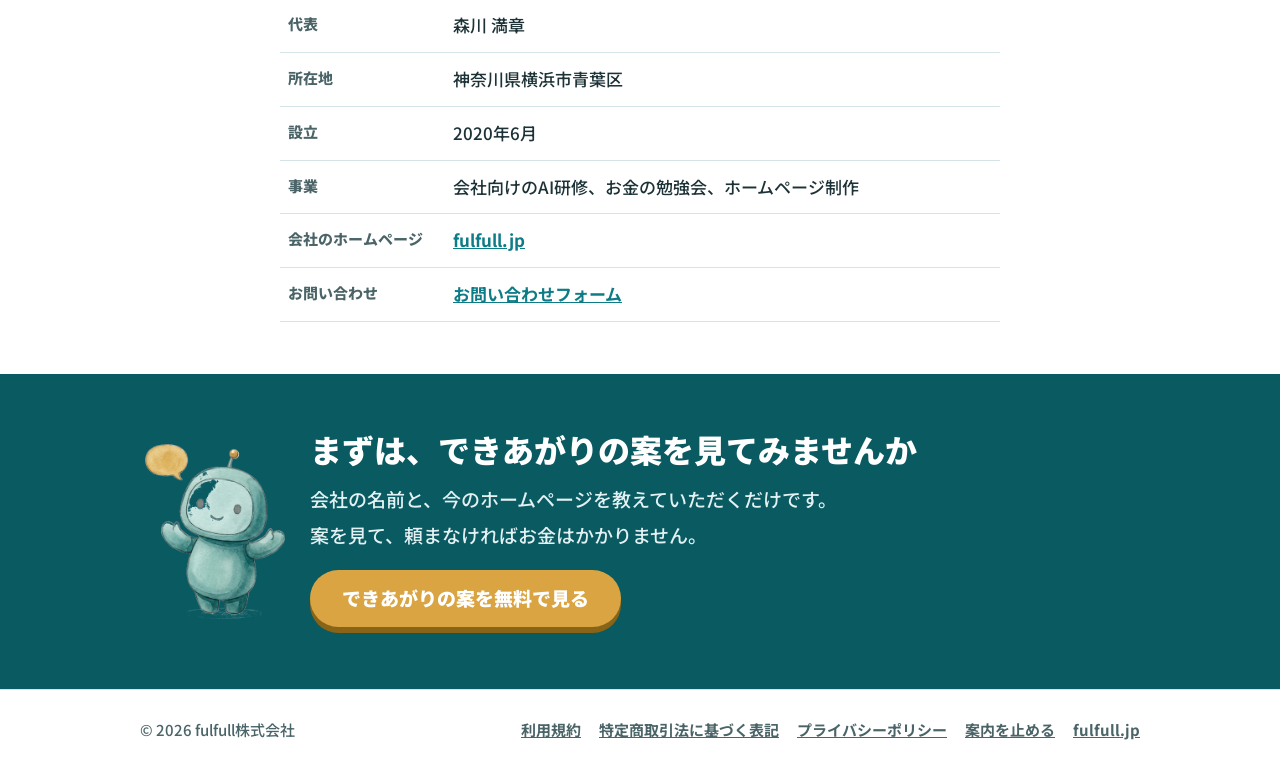
==== commit a939fc95: "申込・停止フォームを受け口（info@のGAS）につなぐ／送信後に入力欄を隠す Co-Authored-By: Claude Opus 5.5 <noreply@anthropic.com>" ====
--- a/index.html
+++ b/index.html
@@ -15,7 +15,7 @@
 <link rel="preconnect" href="https://fonts.googleapis.com">
 <link rel="preconnect" href="https://fonts.gstatic.com" crossorigin>
 <link rel="stylesheet" href="https://fonts.googleapis.com/css2?family=Noto+Sans+JP:wght@500;700;800;900&display=swap">
-<link rel="stylesheet" href="style.css?v=18">
+<link rel="stylesheet" href="style.css?v=19">
 </head>
 <body class="big">
 <div style="background:#1C3236;color:#fff;text-align:center;font-size:14px;font-weight:700;padding:6px 12px;line-height:1.6">確認用のページです（公開前・社内確認用）</div>
--- a/style.css
+++ b/style.css
@@ -187,6 +187,7 @@
 .doc { padding-block: 40px 64px; }
 .doc h1 { font-size: clamp(25px, 6vw, 34px); }
 .doc h2 { font-size: 22px; margin-top: 34px; padding-left: 12px; border-left: 5px solid var(--goldfill); }
+[hidden] { display: none !important; }
 .form { display: grid; gap: 18px; margin-top: 22px; }
 .field label, .field legend { display: block; font-weight: 800; color: var(--deep); margin-bottom: 6px; padding: 0; }
 .field .req, .field .opt { display: inline-block; white-space: nowrap; }
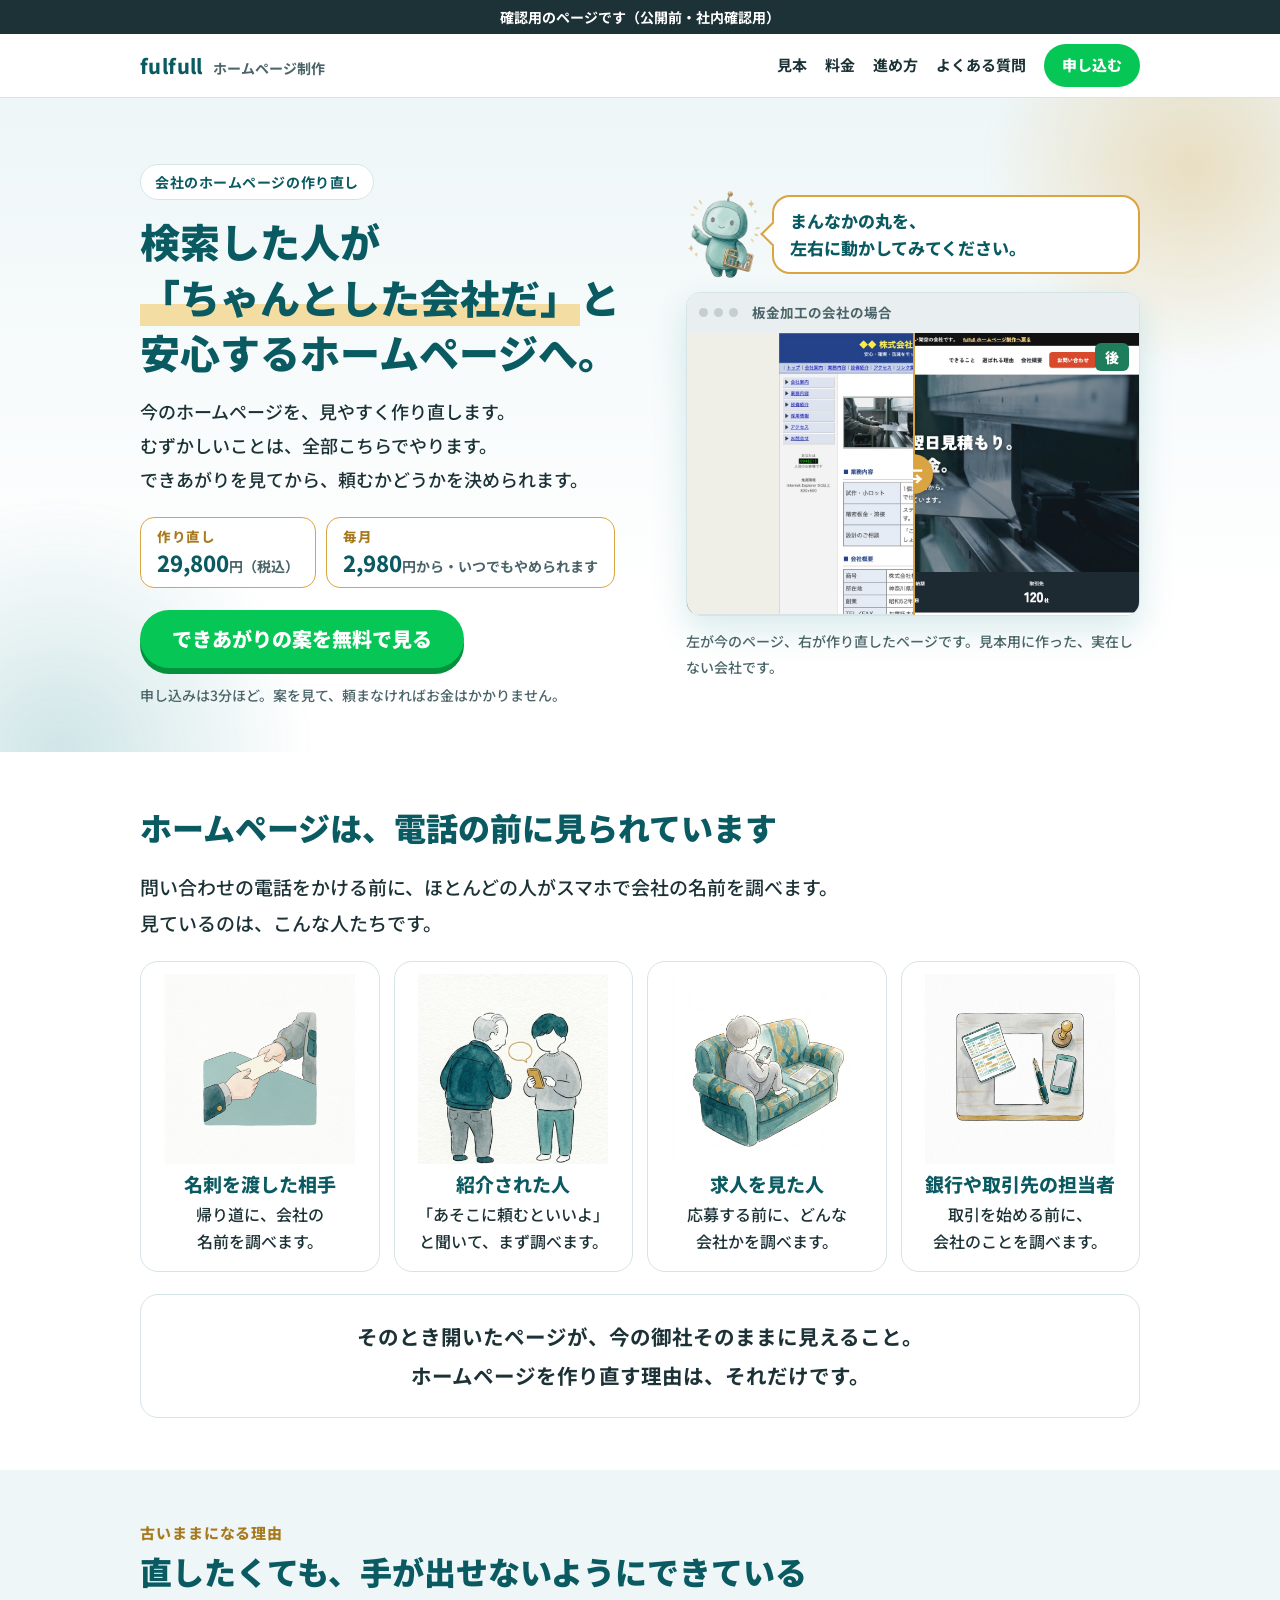
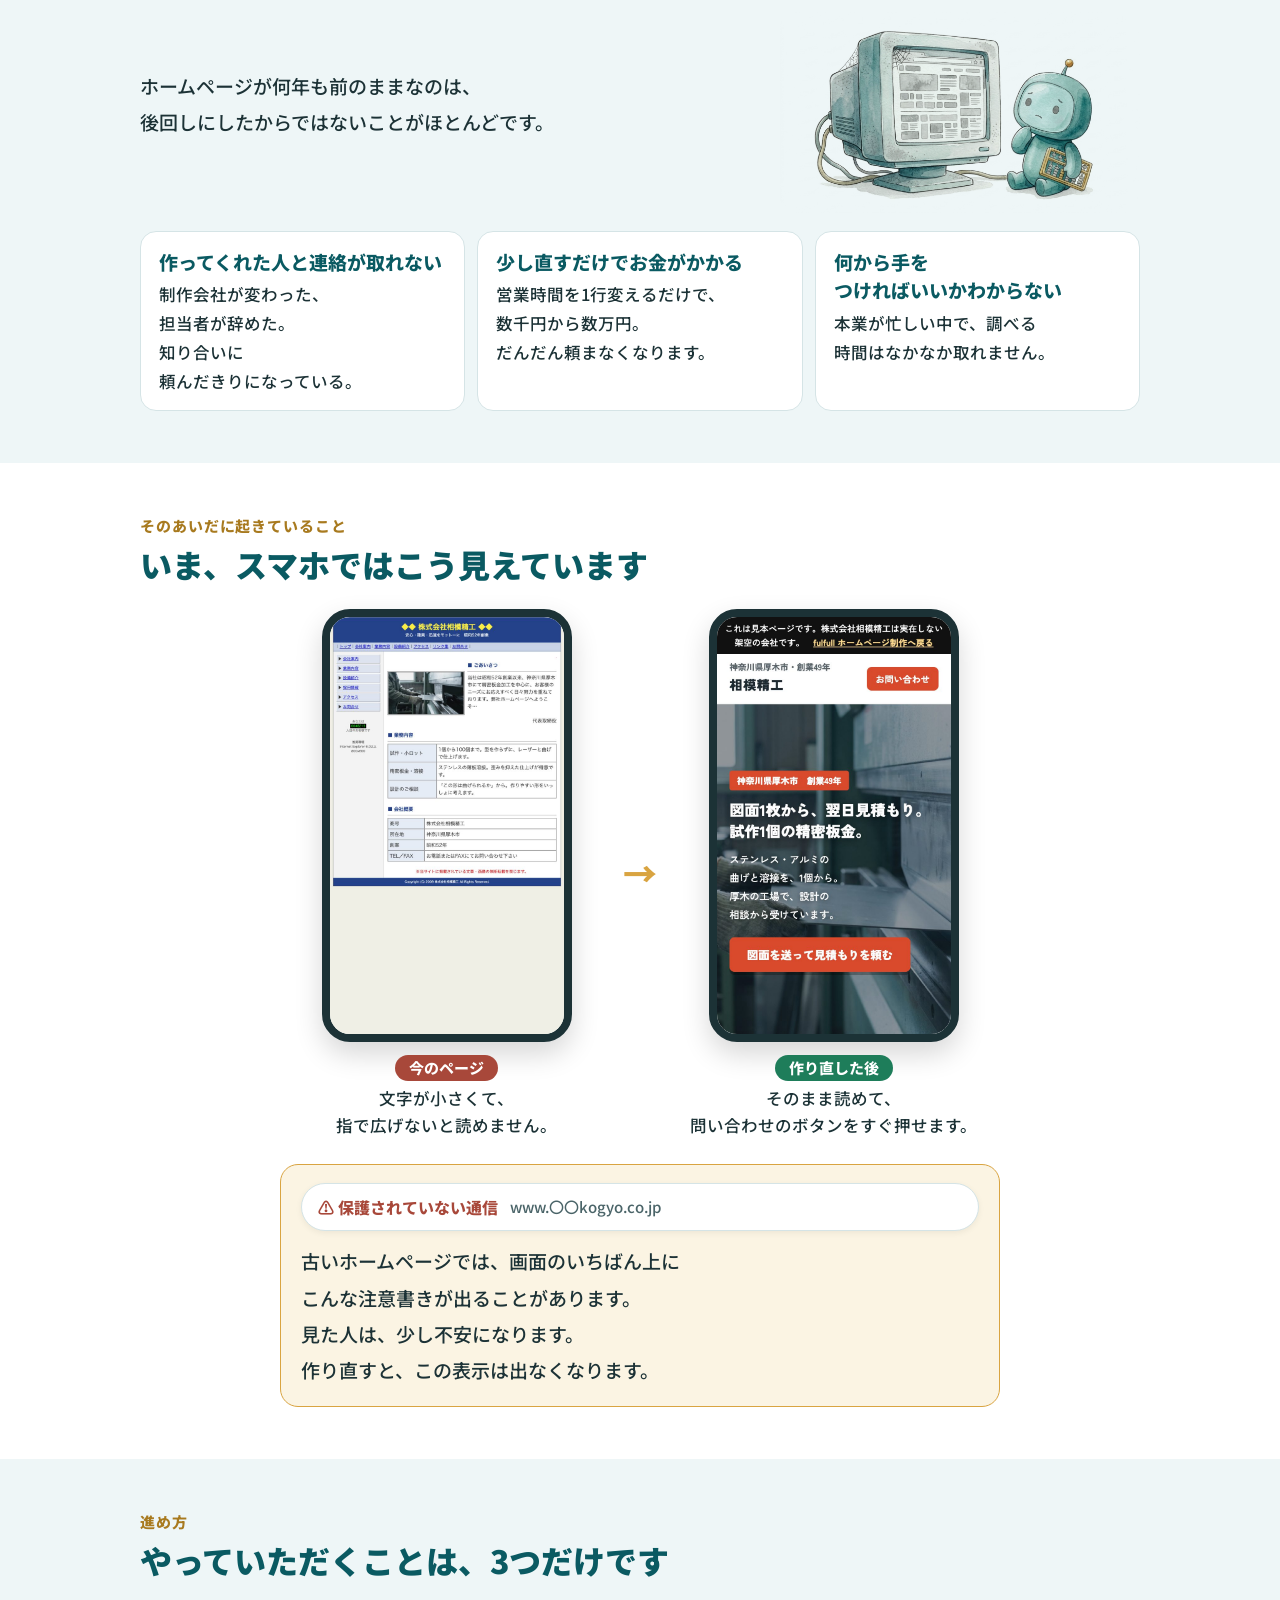
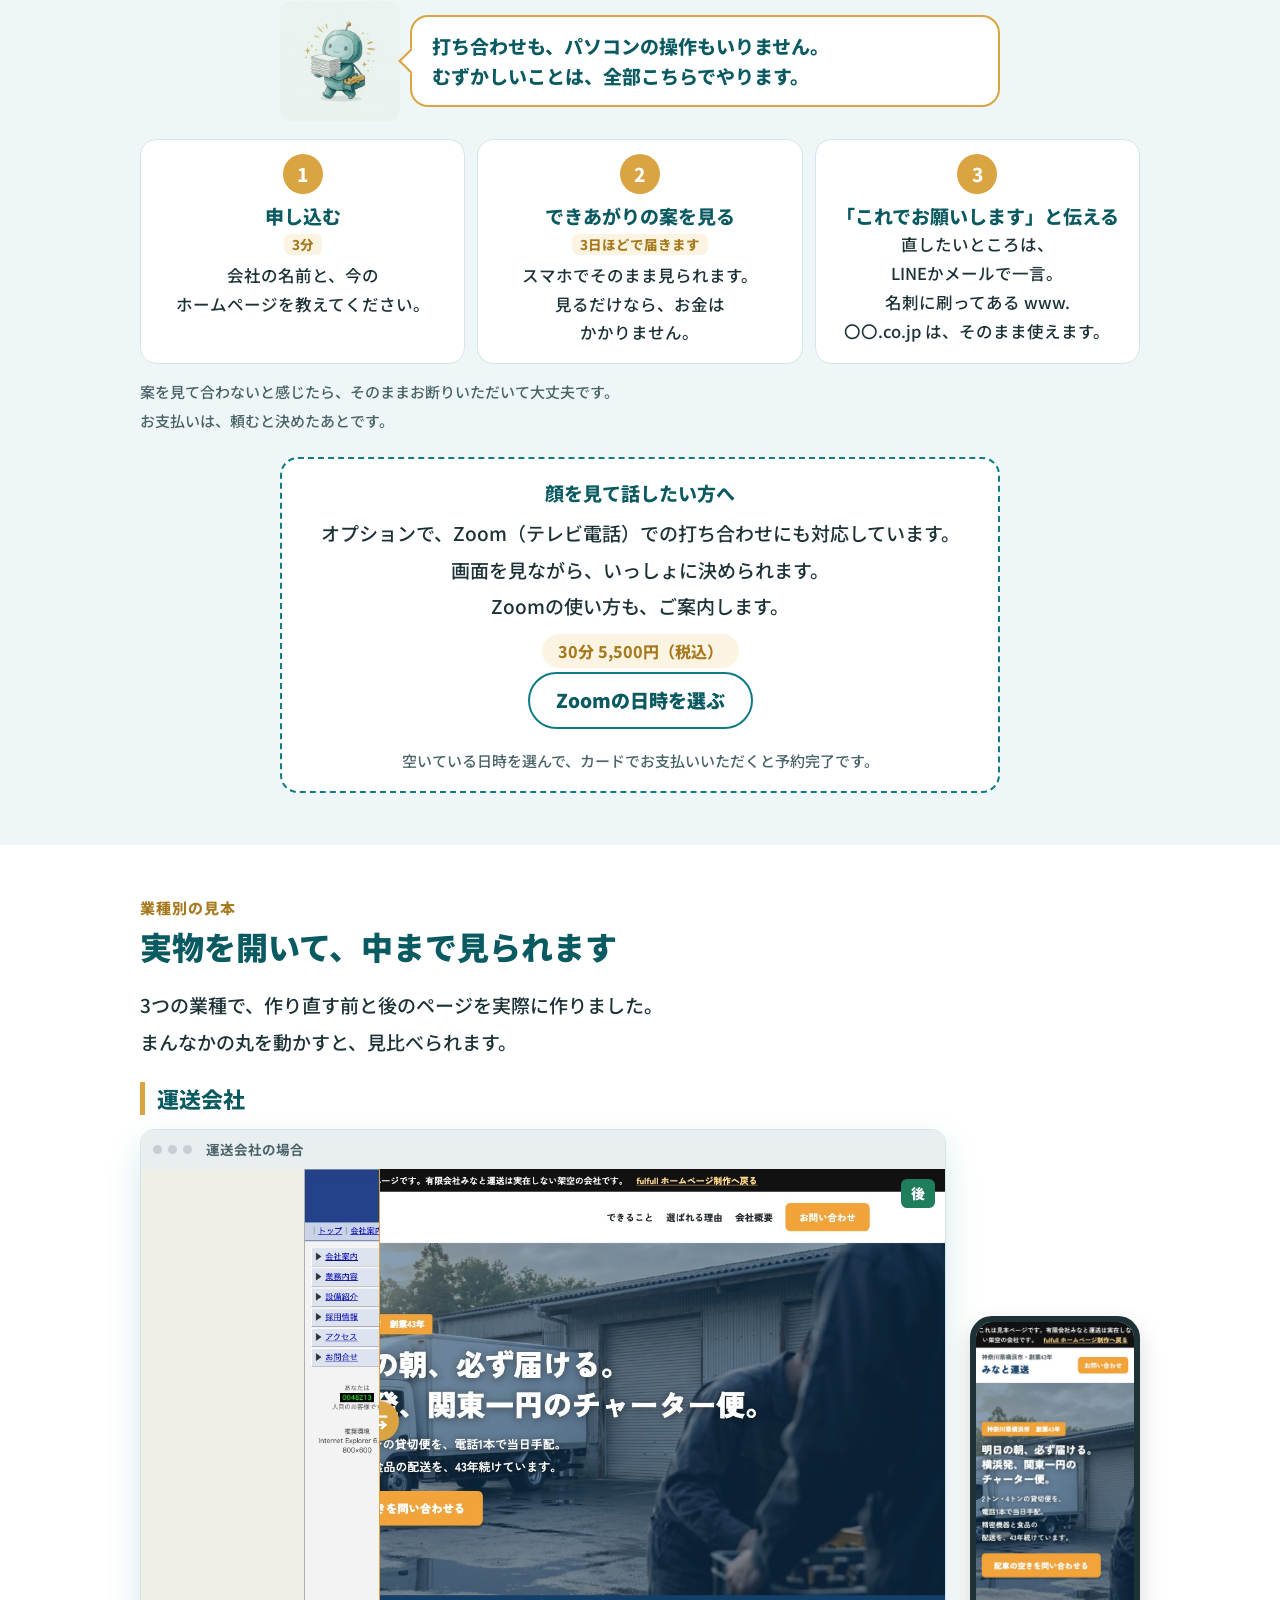
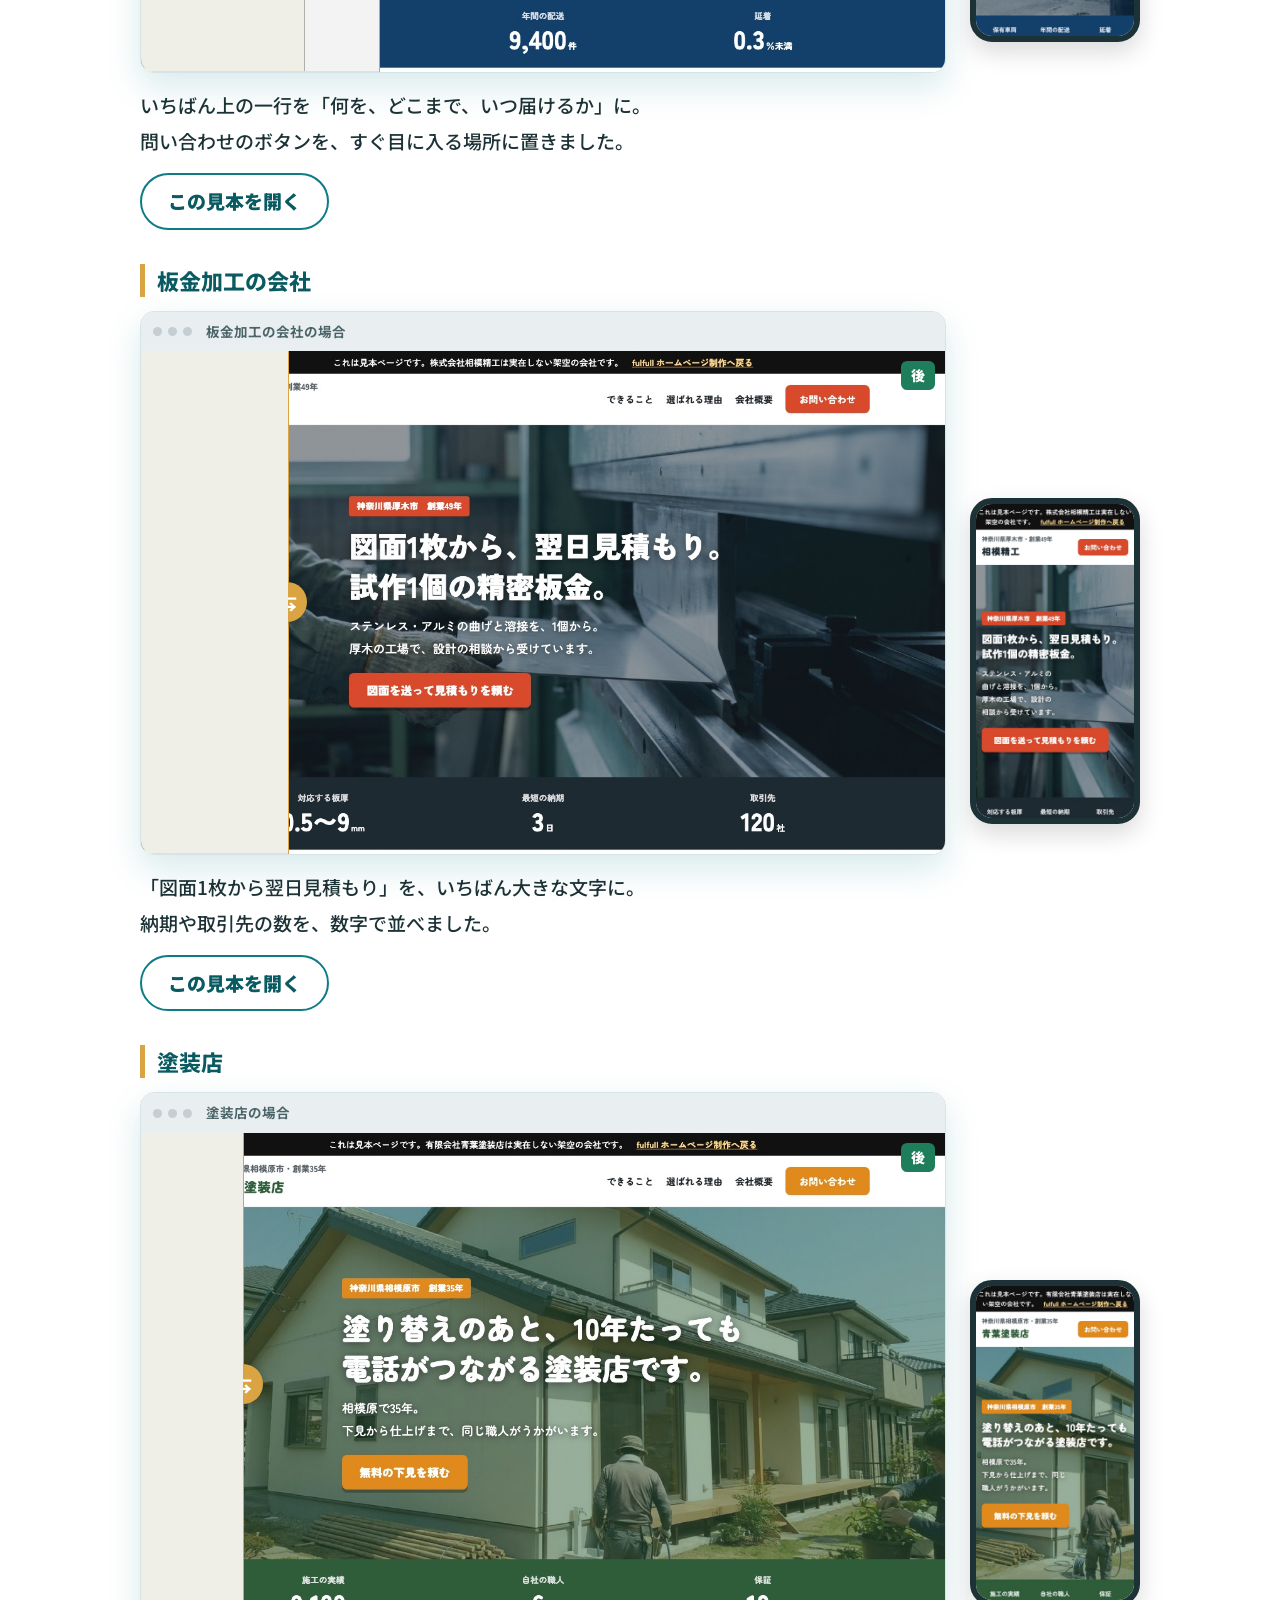
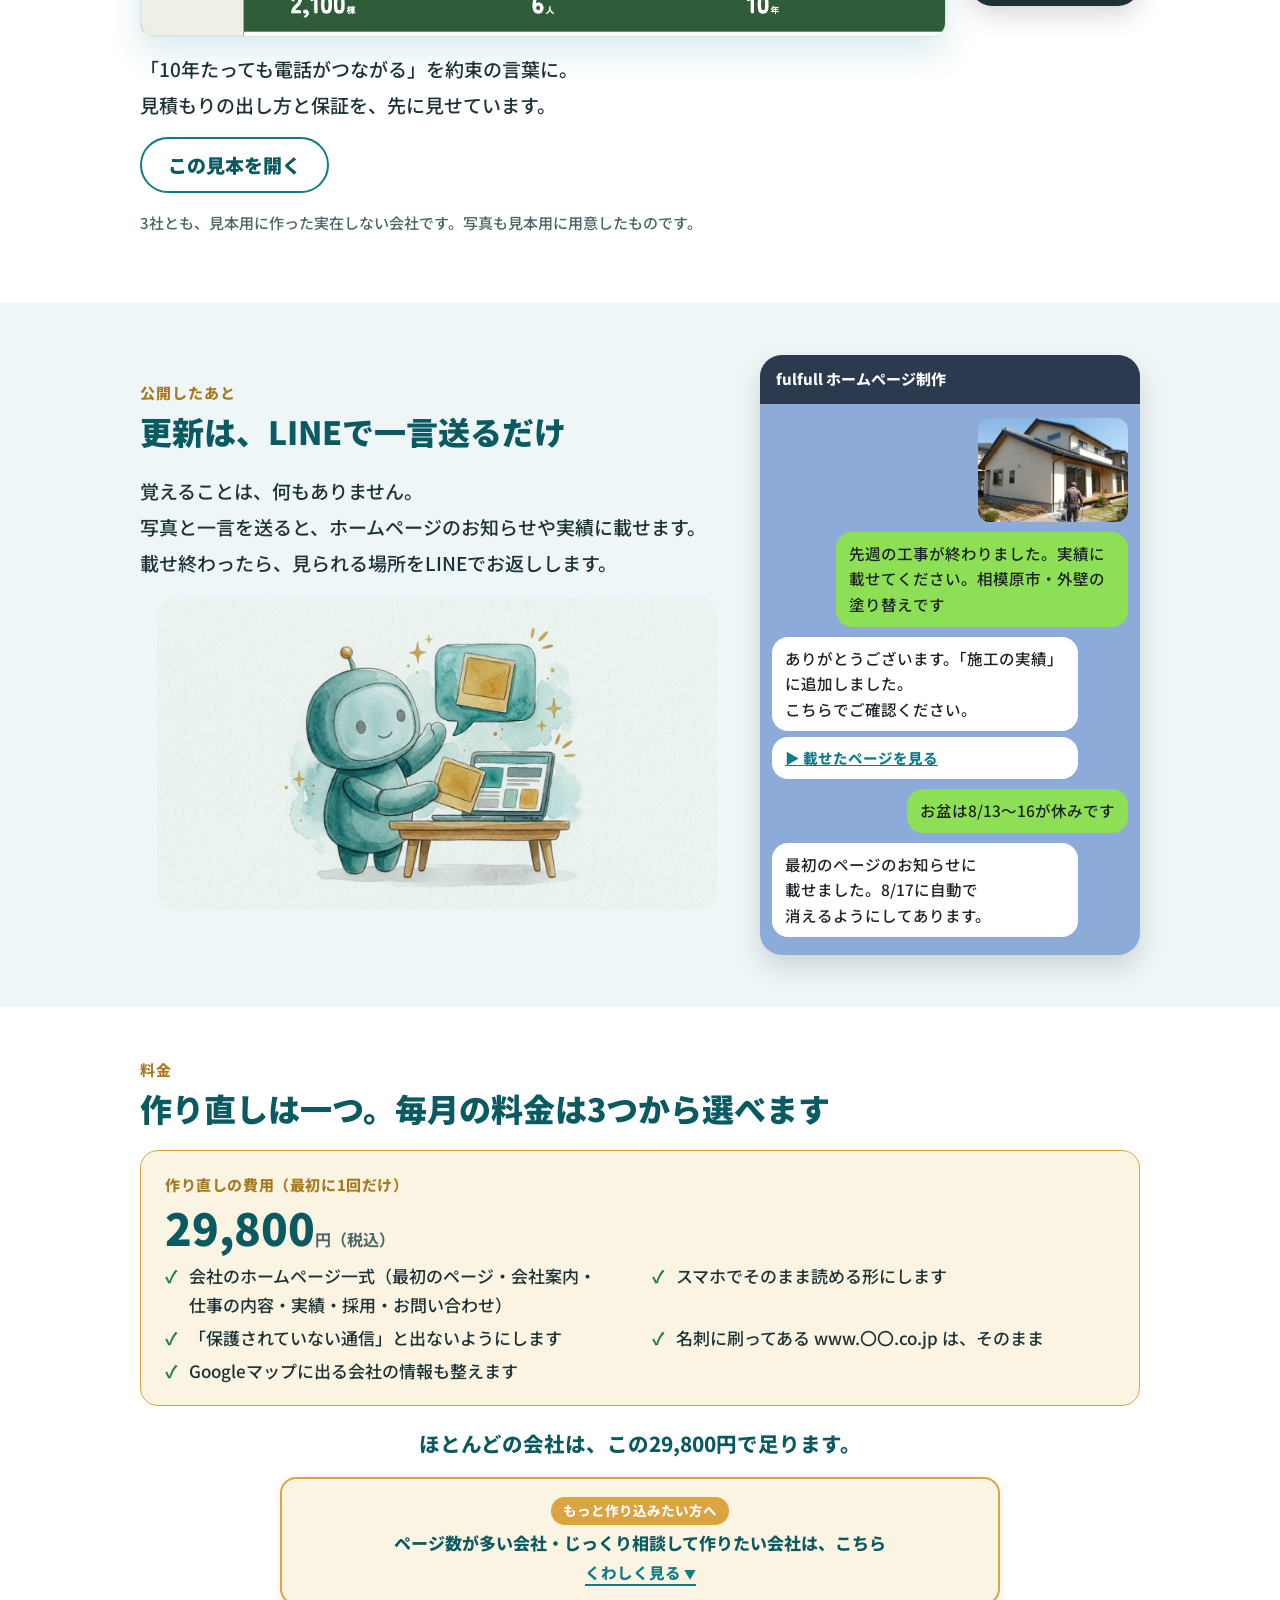
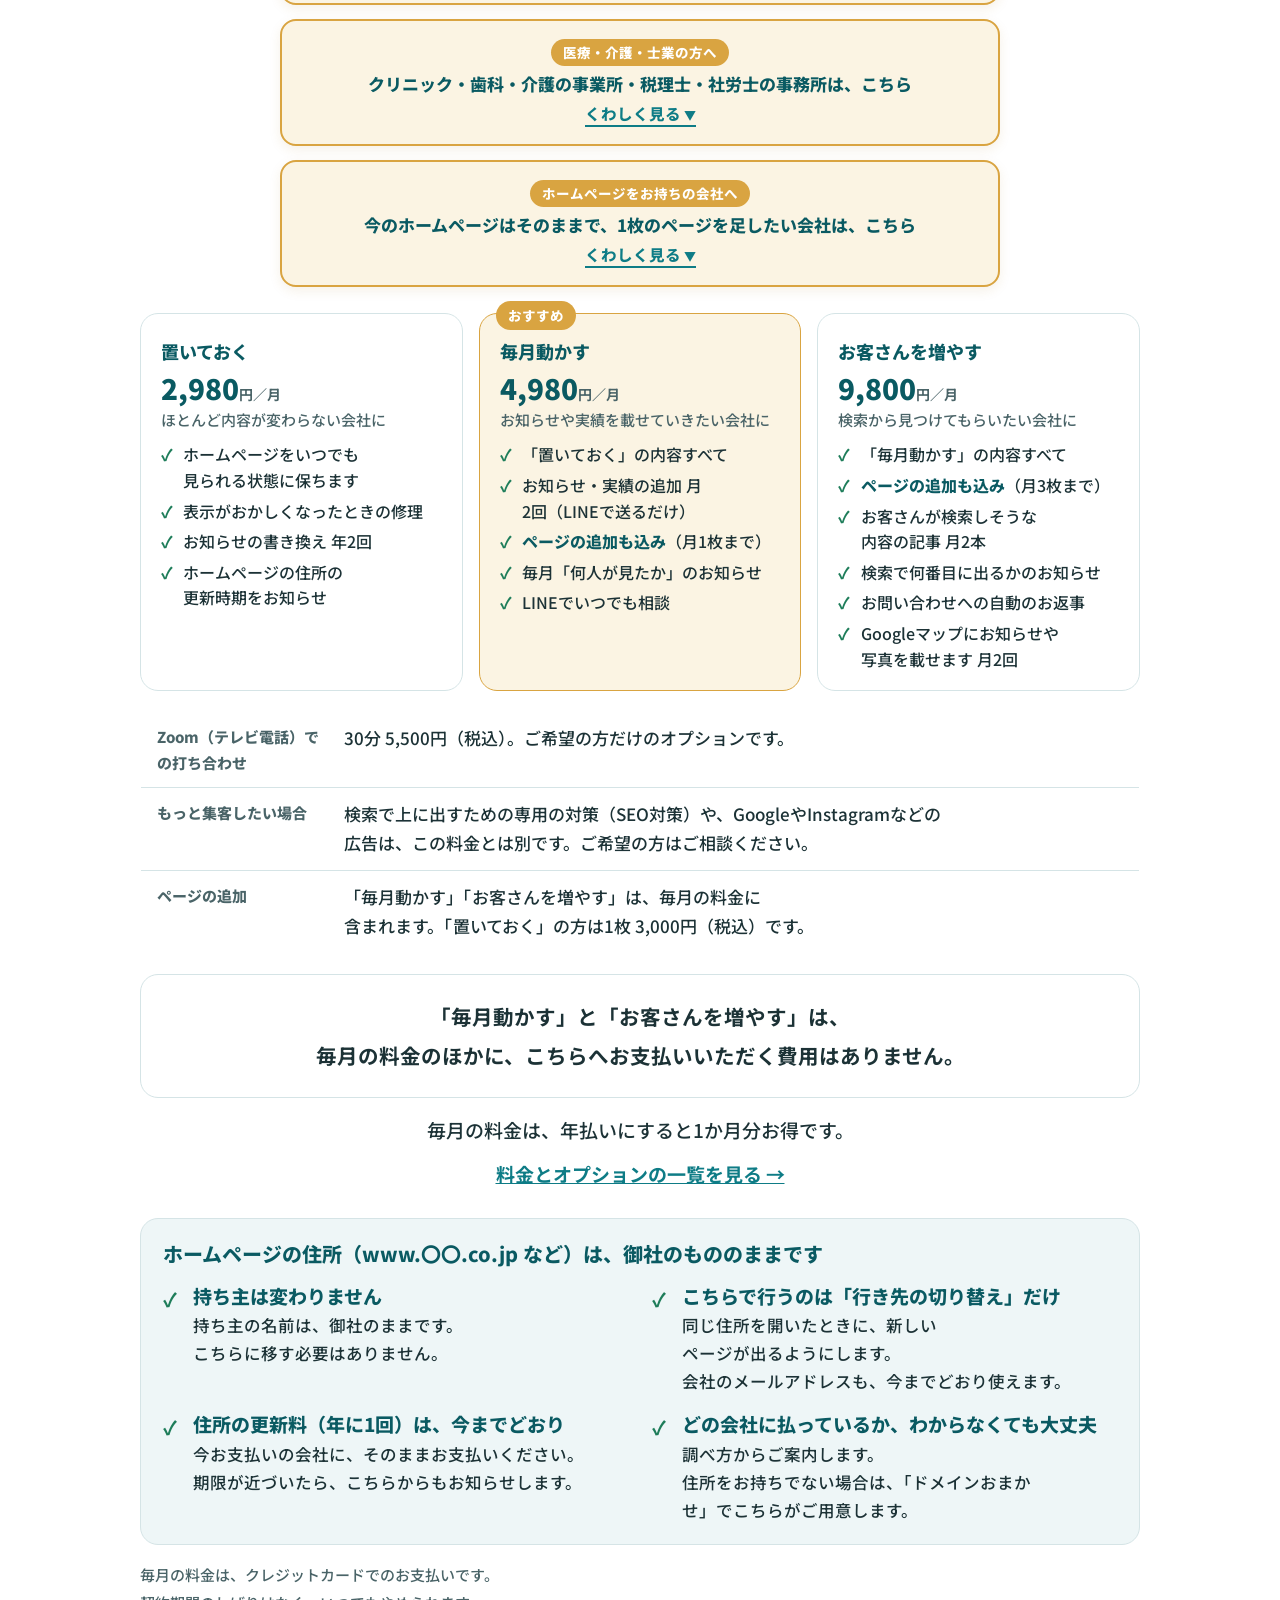
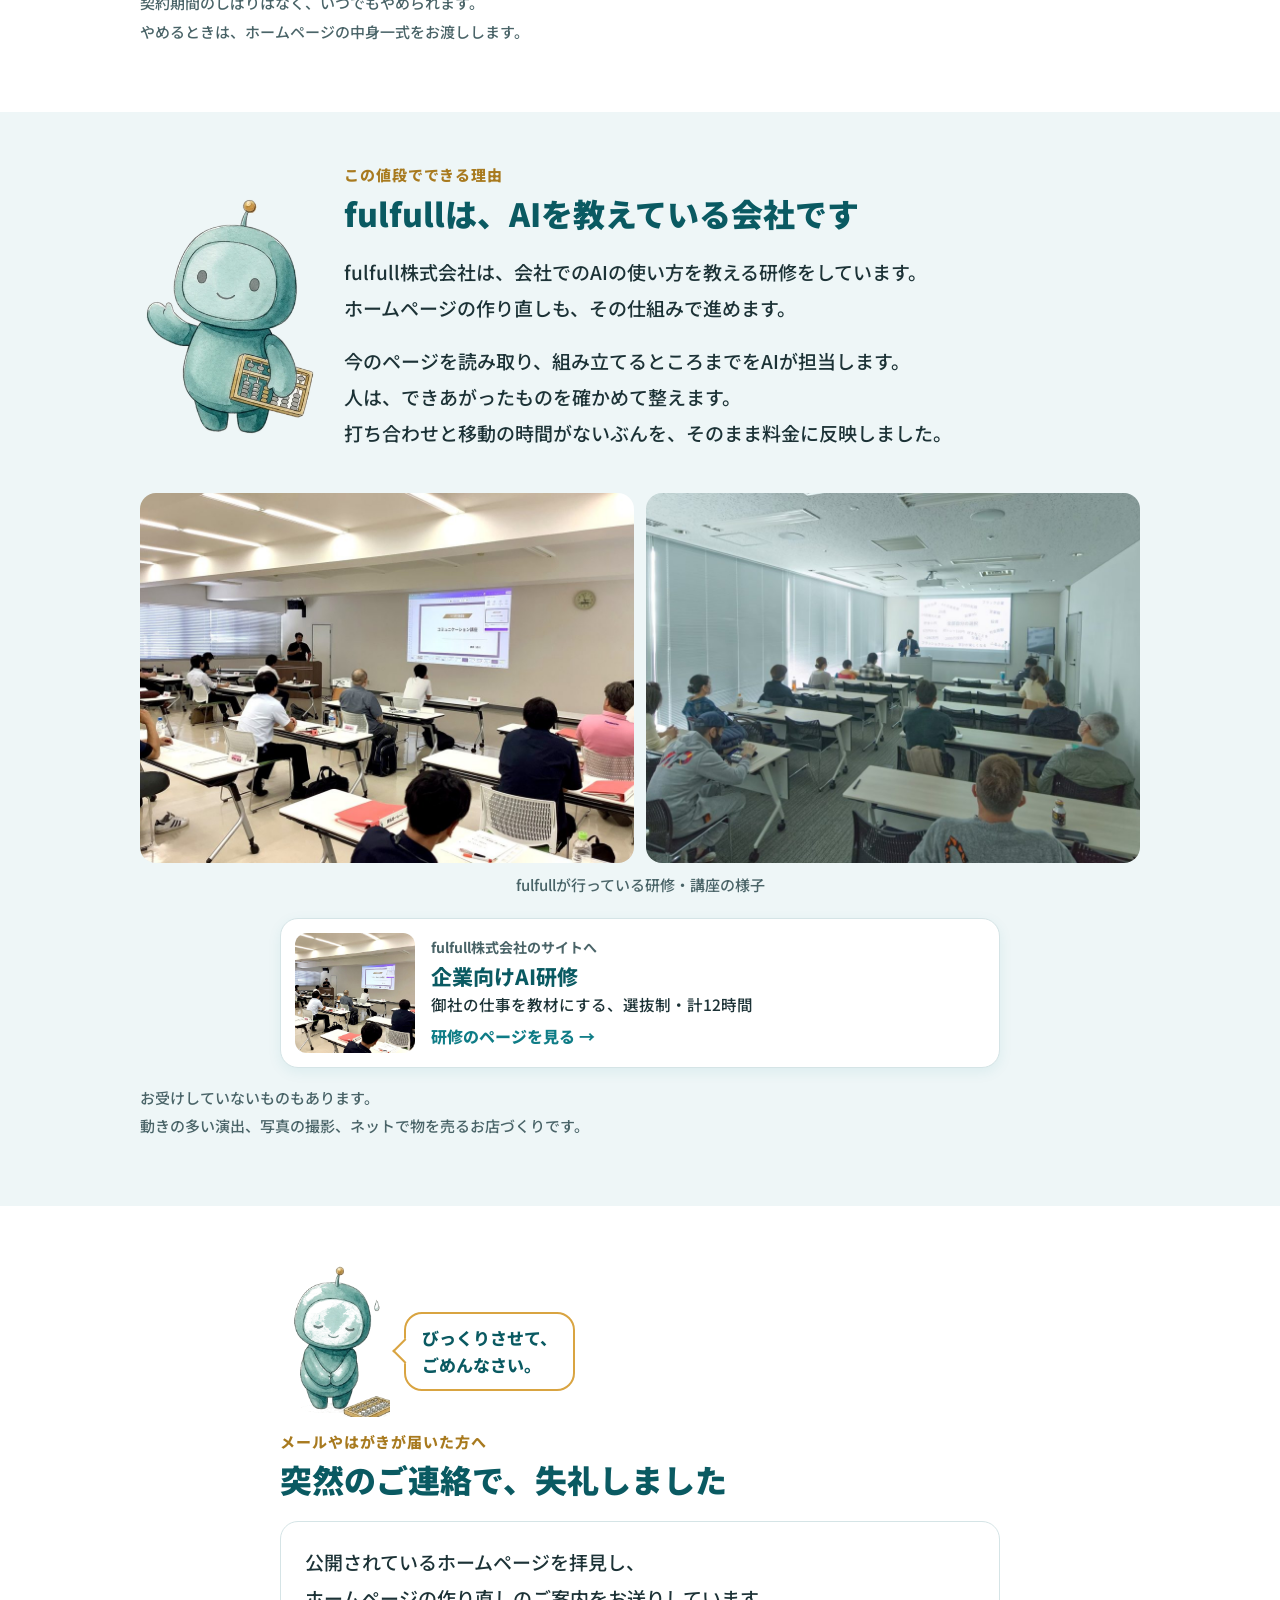
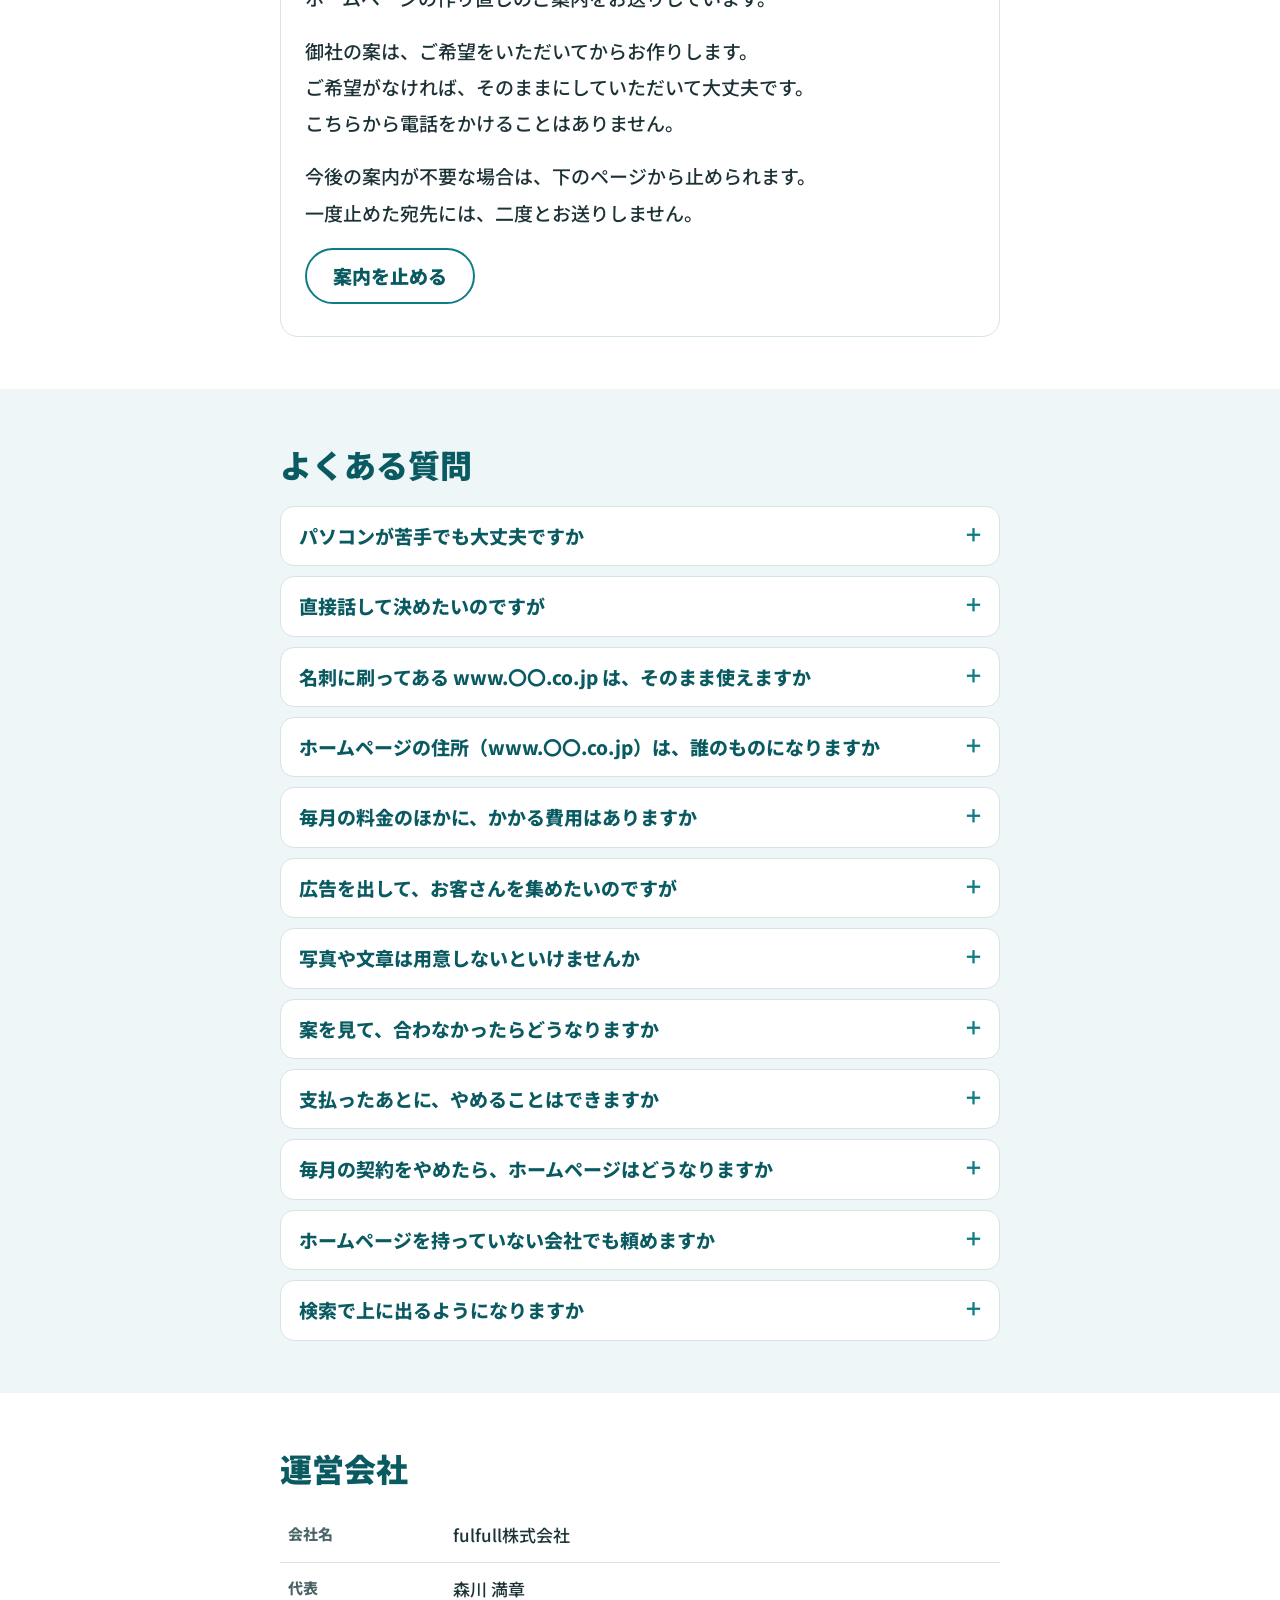
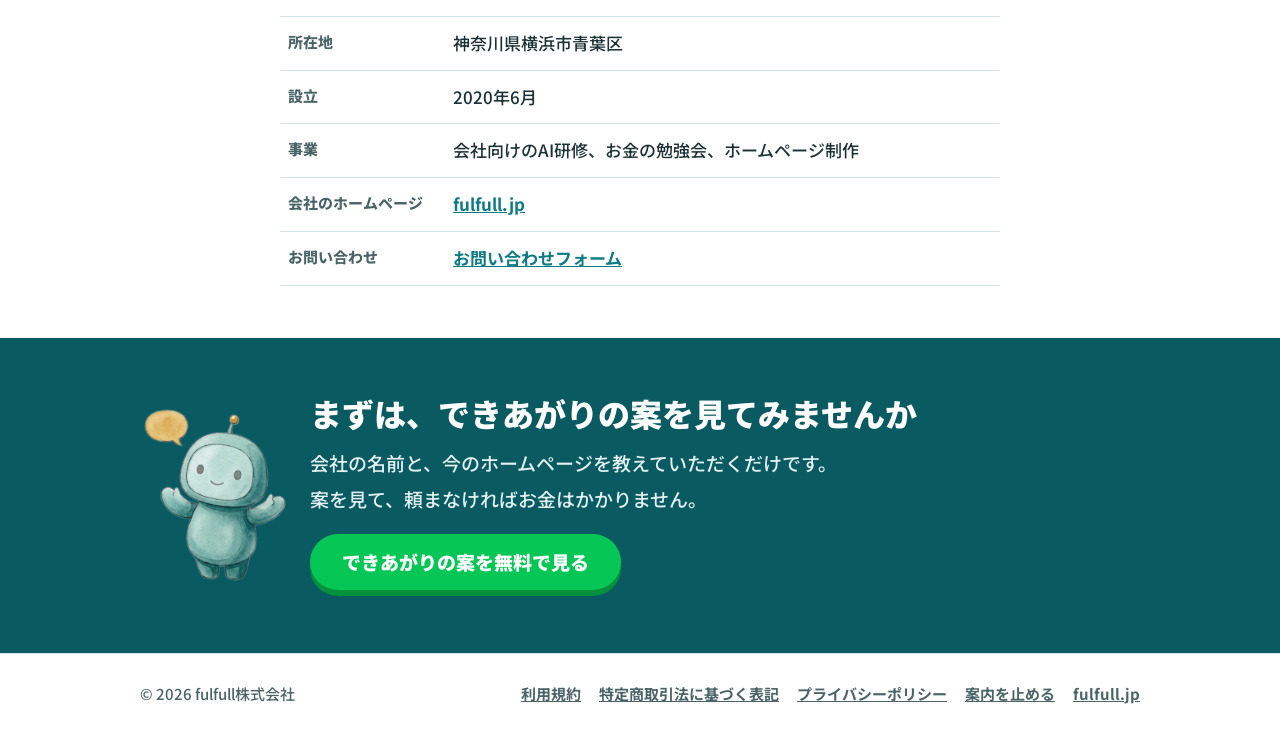
==== commit 97fa5664: "公開前の確認：申込ボタンを緑・届いた方への説明・プライバシー追記・申込の同意文 Co-Authored-By: Claude Opus 5.5 <noreply@anthropic.com>" ====
--- a/index.html
+++ b/index.html
@@ -1,8 +1,8 @@
 <!doctype html>
 <html lang="ja">
 <head>
+<meta name="robots" content="noindex,nofollow">
 <meta charset="utf-8">
-<meta name="robots" content="noindex,nofollow">
 <meta name="viewport" content="width=device-width,initial-scale=1">
 <title>会社のホームページを29,800円で新しく｜fulfull ホームページ制作</title>
 <meta name="description" content="検索した人が「ちゃんとした会社だ」と安心するホームページへ。今のホームページを29,800円で作り直します。むずかしいことは全部おまかせ。できあがりを見てから決められます。運営はfulfull株式会社（横浜）。">
@@ -15,7 +15,7 @@
 <link rel="preconnect" href="https://fonts.googleapis.com">
 <link rel="preconnect" href="https://fonts.gstatic.com" crossorigin>
 <link rel="stylesheet" href="https://fonts.googleapis.com/css2?family=Noto+Sans+JP:wght@500;700;800;900&display=swap">
-<link rel="stylesheet" href="style.css?v=19">
+<link rel="stylesheet" href="style.css?v=20">
 </head>
 <body class="big">
 <div style="background:#1C3236;color:#fff;text-align:center;font-size:14px;font-weight:700;padding:6px 12px;line-height:1.6">確認用のページです（公開前・社内確認用）</div>
@@ -273,8 +273,8 @@
     <div class="gomen"><img src="img/ill_gomen.webp" alt="おじぎをするロボ" width="340" height="490"><p><span class="l">びっくりさせて、</span><span class="l">ごめんなさい。</span></p></div>
     <h2><small>メールやはがきが届いた方へ</small>突然のご連絡で、失礼しました</h2>
     <div class="scene">
-      <p><span class="l">公開されているホームページを拝見し、新しいホームページの案を先に作ってお送りしています。</span></p>
-      <p><span class="l">お送りした案は、御社だけが見られるものです。</span><span class="l">ほかの人が検索しても出てきません。</span><span class="l">使わない場合は、そのままにしていただいて大丈夫です。</span><span class="l">こちらから電話をかけることはありません。</span></p>
+      <p><span class="l">公開されているホームページを拝見し、ホームページの作り直しのご案内をお送りしています。</span></p>
+      <p><span class="l">御社の案は、ご希望をいただいてからお作りします。</span><span class="l">ご希望がなければ、そのままにしていただいて大丈夫です。</span><span class="l">こちらから電話をかけることはありません。</span></p>
       <p><span class="l">今後の案内が不要な場合は、下のページから止められます。</span><span class="l">一度止めた宛先には、二度とお送りしません。</span></p>
       <p style="margin-top:14px"><a class="btn ghost" href="stop/">案内を止める</a></p>
     </div>
--- a/style.css
+++ b/style.css
@@ -363,3 +363,10 @@
 .form .btn { min-width: min(100%, 320px); }
 .applysay p { font-size: 17px; padding: 12px 16px; }
 .optgo { margin: 12px 0 0; }
+
+/* 申し込みのボタンはLINE緑（2026-10-20） */
+.btn:not(.ghost), .close .btn { background: #06C755; color: #fff; box-shadow: 0 6px 0 #04913E; }
+.btn:not(.ghost):hover, .btn:not(.ghost):focus-visible, .close .btn:hover, .close .btn:focus-visible { background: #05B04B; }
+.btn:not(.ghost):active, .close .btn:active { box-shadow: 0 2px 0 #04913E; }
+.top nav a.cta { background: #06C755; }
+.top nav a.cta:hover, .top nav a.cta:focus-visible { background: #05B04B; }
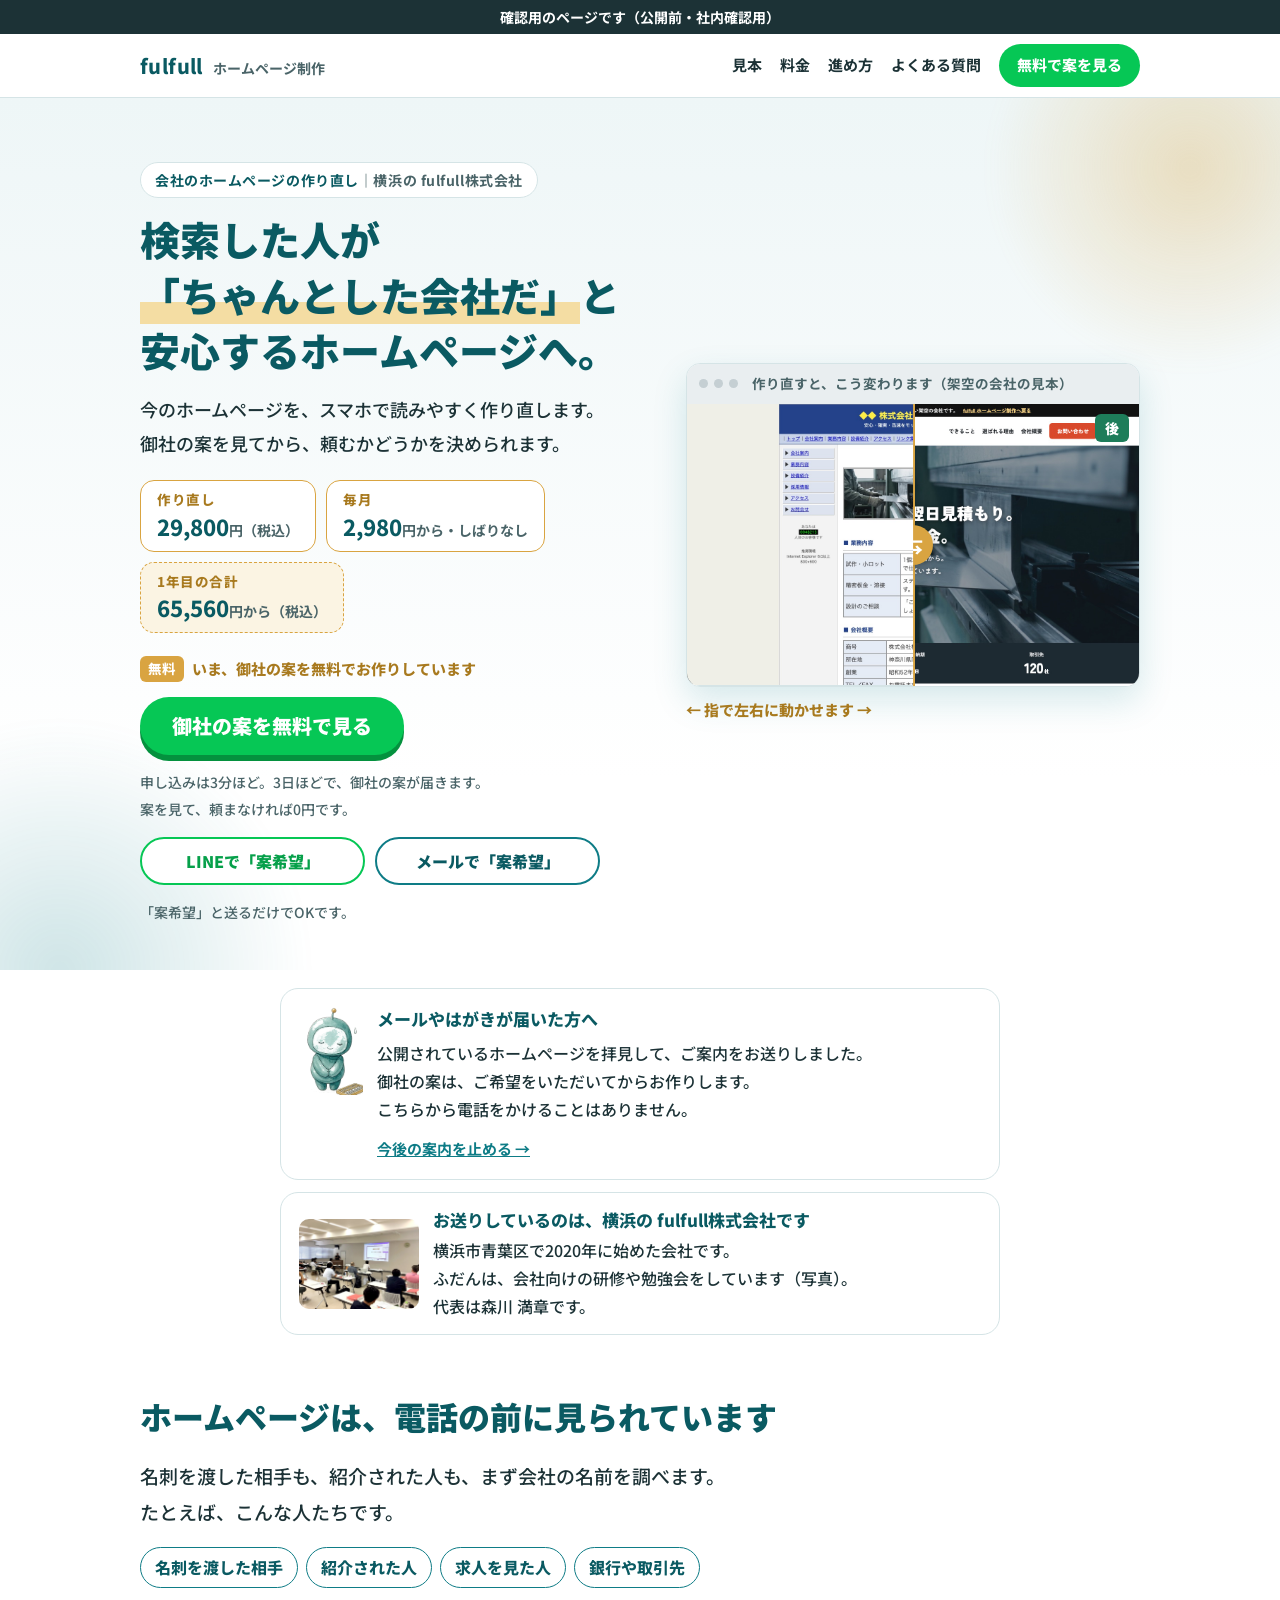
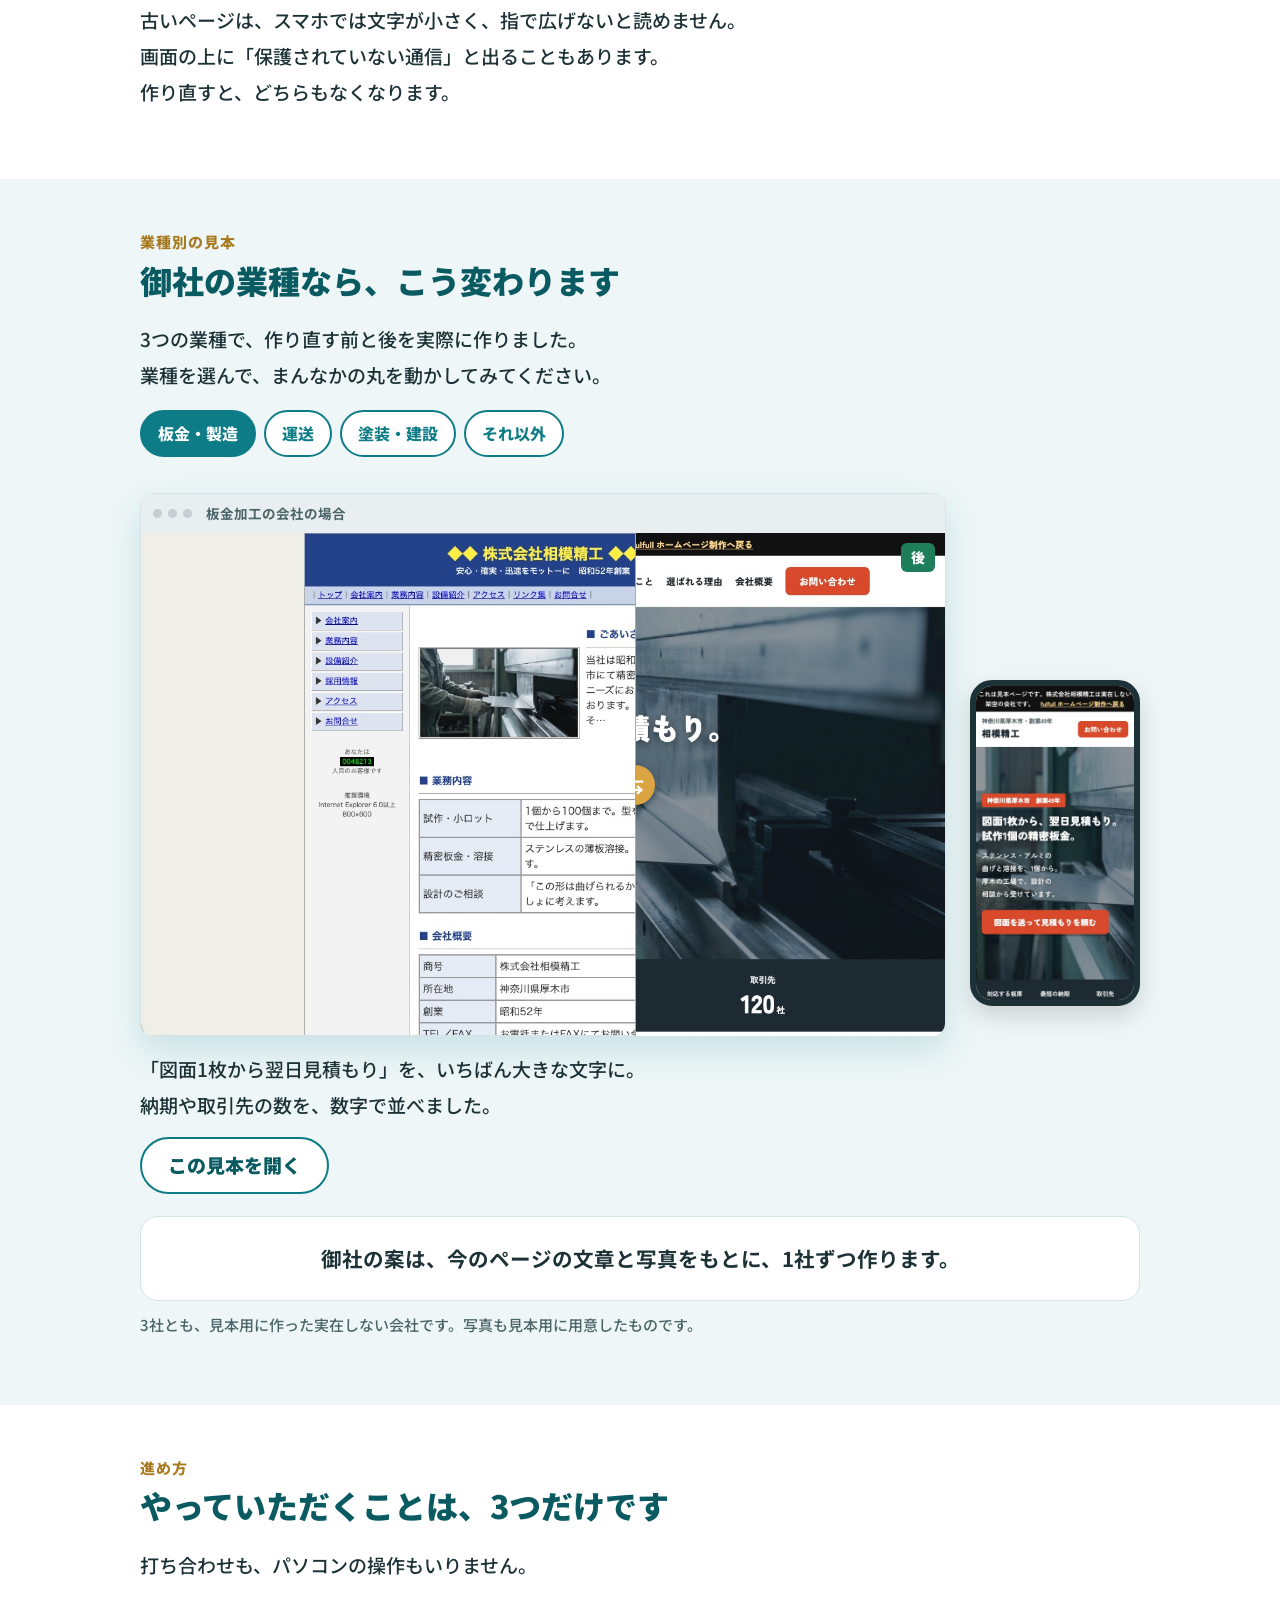
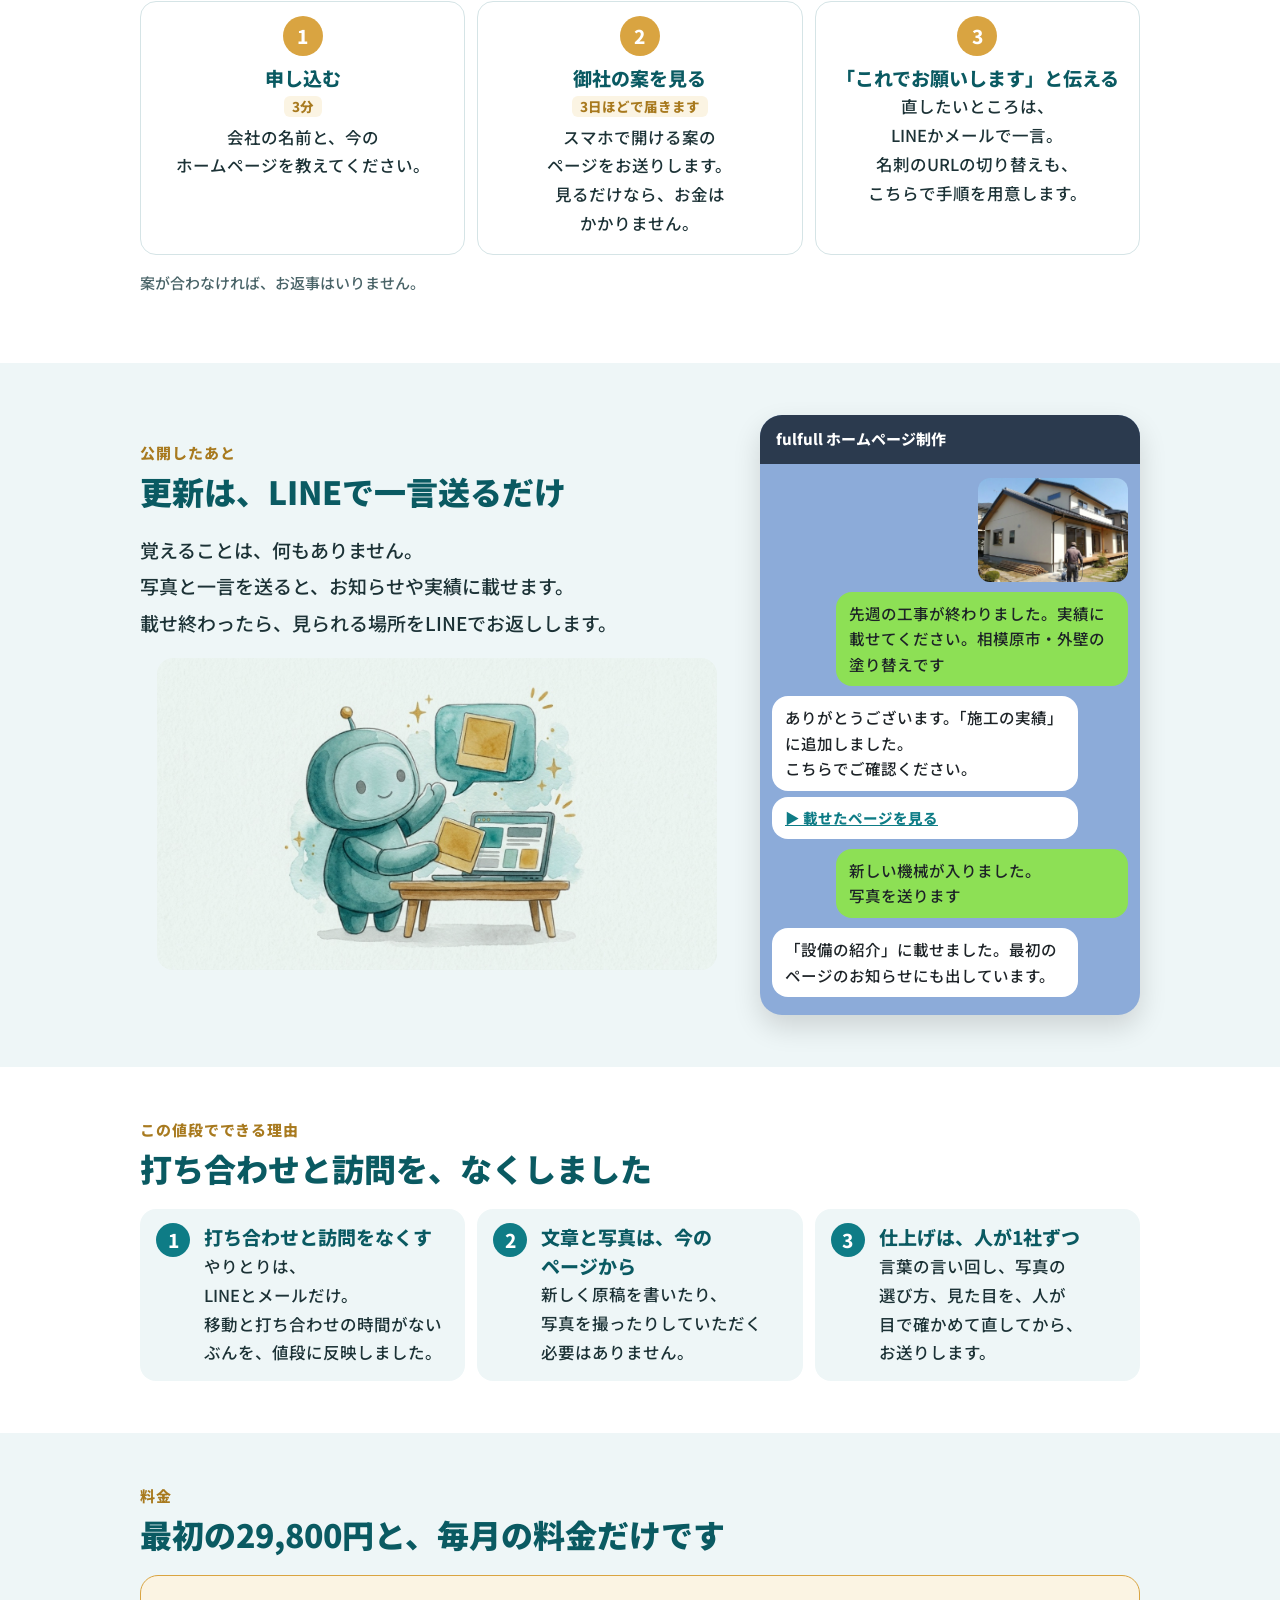
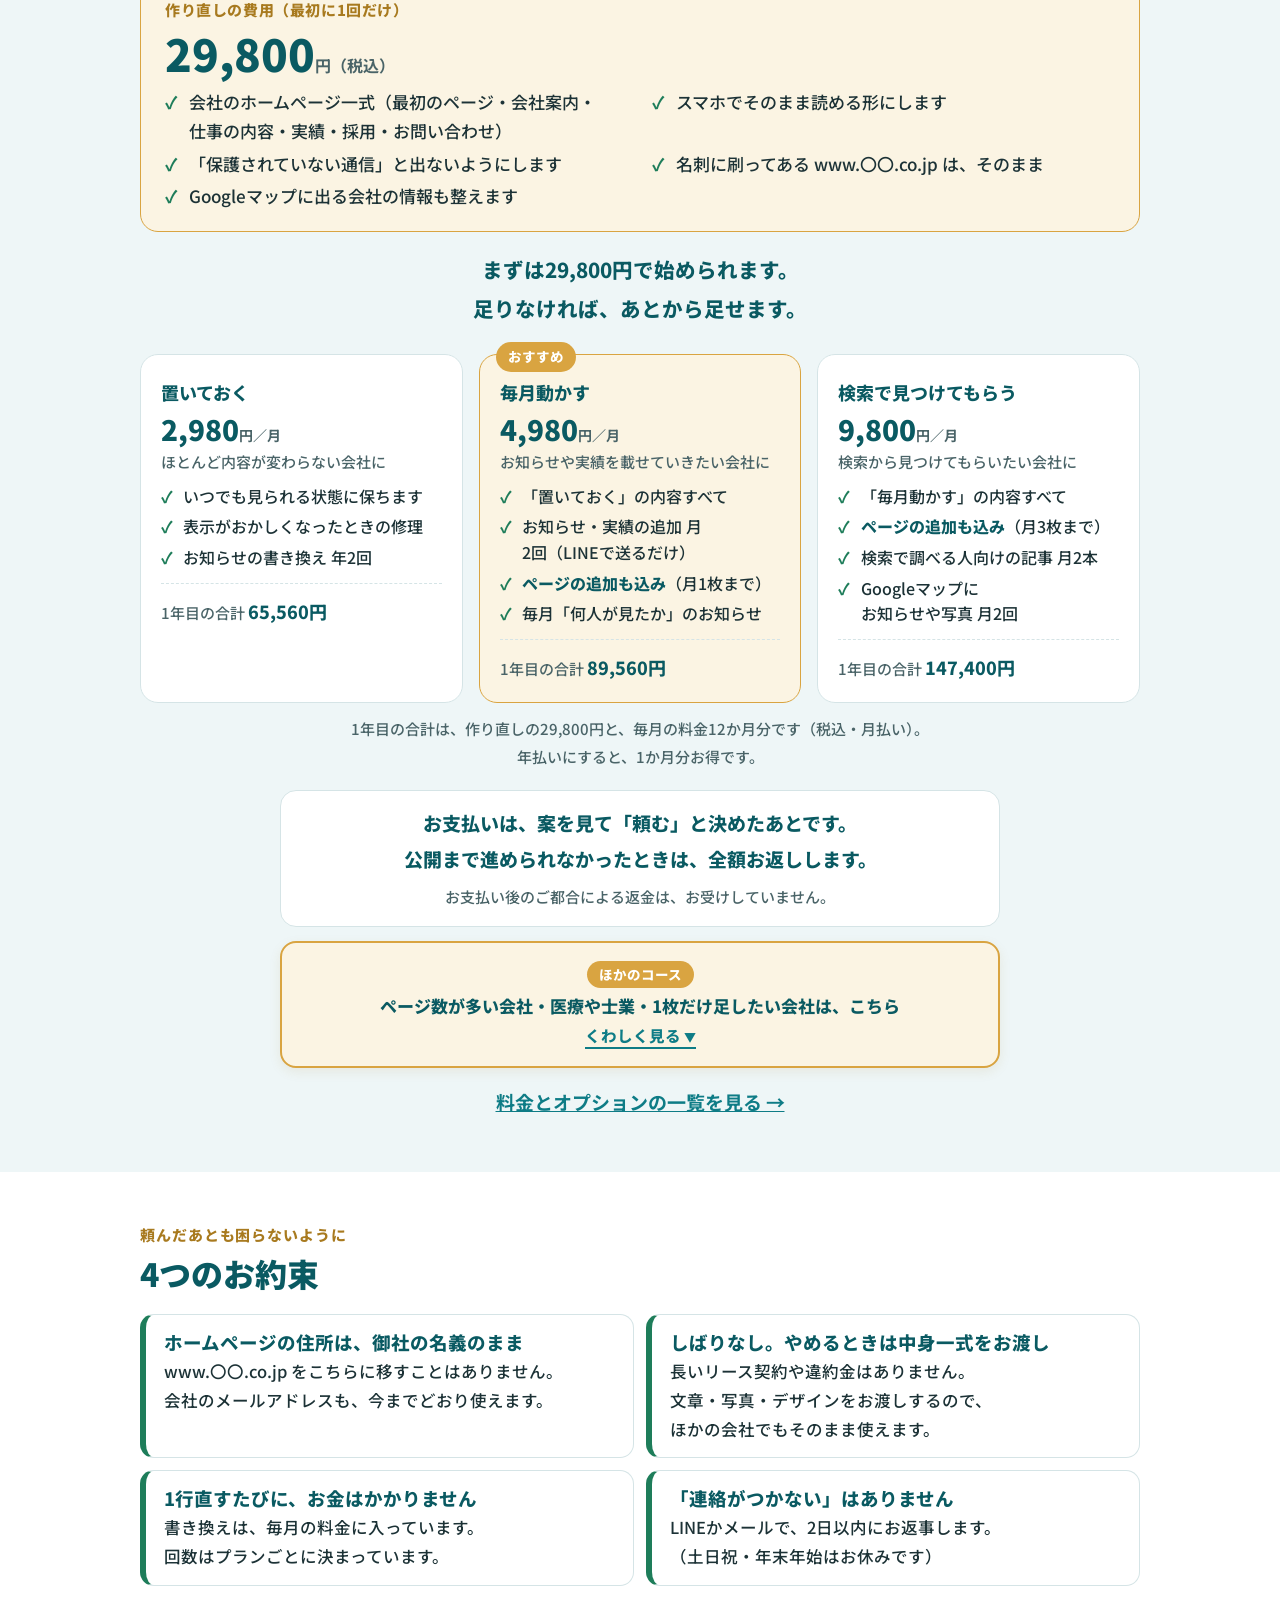
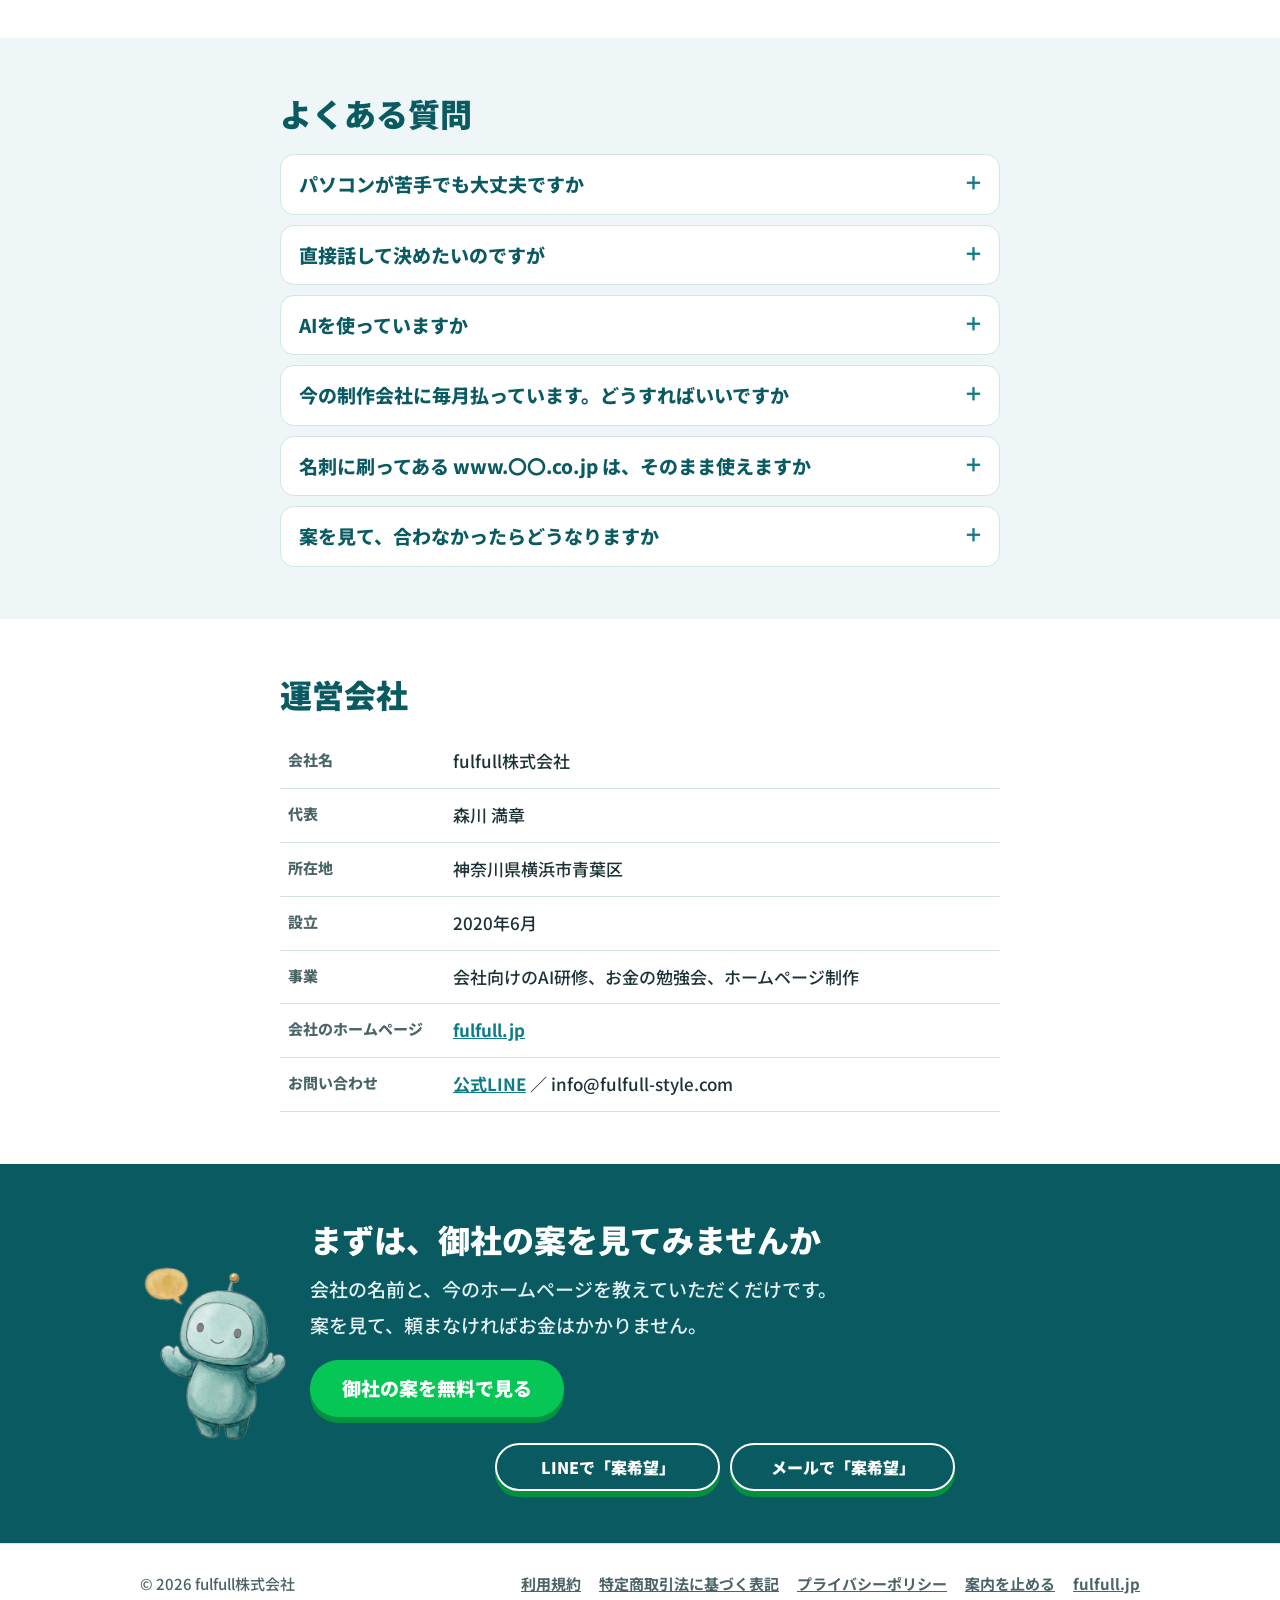
==== commit adadc4c1: "LPを組み直し（100人チェック）：最初の画面に見本と御社の今のページ・届いた方への説明を上に・業種タブ・4つのお約束・LINEとメールの案希望 Co-Authored-By: Claude Opus" ====
--- a/index.html
+++ b/index.html
@@ -1,8 +1,8 @@
 <!doctype html>
 <html lang="ja">
 <head>
+<meta charset="utf-8">
 <meta name="robots" content="noindex,nofollow">
-<meta charset="utf-8">
 <meta name="viewport" content="width=device-width,initial-scale=1">
 <title>会社のホームページを29,800円で新しく｜fulfull ホームページ制作</title>
 <meta name="description" content="検索した人が「ちゃんとした会社だ」と安心するホームページへ。今のホームページを29,800円で作り直します。むずかしいことは全部おまかせ。できあがりを見てから決められます。運営はfulfull株式会社（横浜）。">
@@ -15,7 +15,7 @@
 <link rel="preconnect" href="https://fonts.googleapis.com">
 <link rel="preconnect" href="https://fonts.gstatic.com" crossorigin>
 <link rel="stylesheet" href="https://fonts.googleapis.com/css2?family=Noto+Sans+JP:wght@500;700;800;900&display=swap">
-<link rel="stylesheet" href="style.css?v=20">
+<link rel="stylesheet" href="style.css?v=25">
 </head>
 <body class="big">
 <div style="background:#1C3236;color:#fff;text-align:center;font-size:14px;font-weight:700;padding:6px 12px;line-height:1.6">確認用のページです（公開前・社内確認用）</div>
@@ -28,7 +28,7 @@
       <a href="#price">料金</a>
       <a href="#flow">進め方</a>
       <a href="#faq">よくある質問</a>
-      <a class="cta" href="apply/">申し込む</a>
+      <a class="cta" href="apply/">無料で案を見る</a>
     </nav>
   </div>
 </header>
@@ -37,122 +37,117 @@
 
 <div class="hero">
   <div class="wrap">
-    <div>
-      <div class="eyebrow">会社のホームページの作り直し</div>
-      <h1>検索した人が<br><em>「ちゃんとした会社だ」</em>と<br>安心するホームページへ。</h1>
-      <p class="lede"><span class="l">今のホームページを、見やすく作り直します。</span><span class="l">むずかしいことは、全部こちらでやります。</span><span class="l">できあがりを見てから、頼むかどうかを決められます。</span></p>
-      <ul class="pricechip">
-        <li><span>作り直し</span><b>29,800</b><small>円（税込）</small></li>
-        <li><span>毎月</span><b>2,980</b><small>円から・いつでもやめられます</small></li>
-      </ul>
-      <div class="btnrow">
-        <a class="btn" href="apply/">できあがりの案を無料で見る</a>
-        <small>申し込みは3分ほど。案を見て、頼まなければお金はかかりません。</small>
-      </div>
-    </div>
-    <div>
-      <div class="say"><img src="img/mascot_point.webp" alt="" width="440" height="440"><p>まんなかの丸を、左右に動かしてみてください。</p></div>
-      <div class="frame"><div class="fbar"><i></i><i></i><i></i><span>板金加工の会社の場合</span></div>
+    <div class="toname" hidden></div>
+    <div class="eyebrow">会社のホームページの作り直し<span>｜横浜の fulfull株式会社</span></div>
+    <h1>検索した人が<br><em>「ちゃんとした会社だ」</em>と<br>安心するホームページへ。</h1>
+    <div class="now" hidden>
+      <figure><img alt="御社の今のページを、パソコンとスマホで開いた画面" width="1128" height="856"></figure>
+      <p><span class="l">ご案内に添えた、御社の今のページです。</span><span class="l">これを作り直した「御社の案」を、無料でお作りします。</span></p>
+    </div>
+    <div class="vis">
+      <div class="frame"><div class="fbar"><i></i><i></i><i></i><span>作り直すと、こう変わります（架空の会社の見本）</span></div>
         <div class="cmp" style="--p:50%">
           <img src="sample/shots/seizo_after_pc.jpg" alt="作り直した後のページ" width="1280" height="800">
           <img class="top" src="sample/shots/seizo_before_pc.jpg" alt="作り直す前のページ" width="1280" height="800">
           <span class="tagb">前</span><span class="taga">後</span><span class="bar" aria-hidden="true"></span>
           <input type="range" min="0" max="100" value="50" aria-label="前と後を見比べるつまみ">
         </div></div>
-      <p class="ba-note">左が今のページ、右が作り直したページです。見本用に作った、実在しない会社です。</p>
+      <p class="ba-note"><b class="hint">← 指で左右に動かせます →</b></p>
+    </div>
+    <p class="lede"><span class="l">今のホームページを、スマホで読みやすく作り直します。</span><span class="l">御社の案を見てから、頼むかどうかを決められます。</span></p>
+    <ul class="pricechip">
+      <li><span>作り直し</span><b>29,800</b><small>円（税込）</small></li>
+      <li><span>毎月</span><b>2,980</b><small>円から・しばりなし</small></li>
+      <li class="yr1"><span>1年目の合計</span><b>65,560</b><small>円から（税込）</small></li>
+    </ul>
+    <div class="btnrow">
+      <div class="camp">いま、御社の案を無料でお作りしています</div>
+      <a class="btn" href="apply/?ref=lp_top">御社の案を無料で見る</a>
+      <small><span class="l">申し込みは3分ほど。3日ほどで、御社の案が届きます。</span><span class="l">案を見て、頼まなければ0円です。</span></small>
+      <div class="alt2"><a class="btn ghost lineb" href="https://line.me/R/ti/p/@260picvu">LINEで「案希望」</a><a class="btn ghost mailb" href="mailto:info@fulfull-style.com?subject=%E6%A1%88%E5%B8%8C%E6%9C%9B&body=%E6%A1%88%E5%B8%8C%E6%9C%9B%0A%E4%BC%9A%E7%A4%BE%E5%90%8D%EF%BC%9A%0A%E4%BB%8A%E3%81%AE%E3%83%9B%E3%83%BC%E3%83%A0%E3%83%9A%E3%83%BC%E3%82%B8%E3%81%AE%E3%82%A2%E3%83%89%E3%83%AC%E3%82%B9%EF%BC%9A%0A">メールで「案希望」</a></div>
+      <small class="alt2n">「案希望」と送るだけでOKです。</small>
     </div>
   </div>
 </div>
 
+<section class="letter-mini" id="letter">
+  <div class="narrow">
+    <div class="lm">
+      <img src="img/ill_gomen.webp" alt="" width="340" height="490">
+      <div>
+        <b>メールやはがきが届いた方へ</b>
+        <p><span class="l">公開されているホームページを拝見して、ご案内をお送りしました。</span><span class="l">御社の案は、ご希望をいただいてからお作りします。</span><span class="l">こちらから電話をかけることはありません。</span></p>
+        <a href="stop/">今後の案内を止める →</a>
+      </div>
+    </div>
+    <div class="whoweare">
+      <img src="img/kenshu_1.jpg" alt="会社向けの研修で話している様子" width="1000" height="750">
+      <div>
+        <b>お送りしているのは、横浜の fulfull株式会社です</b>
+        <p><span class="l">横浜市青葉区で2020年に始めた会社です。</span><span class="l">ふだんは、会社向けの研修や勉強会をしています（写真）。</span><span class="l">代表は森川 満章です。</span></p>
+      </div>
+    </div>
+  </div>
+</section>
+
 <section>
   <div class="wrap">
     <h2>ホームページは、電話の前に見られています</h2>
-    <p><span class="l">問い合わせの電話をかける前に、ほとんどの人がスマホで会社の名前を調べます。</span><span class="l">見ているのは、こんな人たちです。</span></p>
-    <ul class="who">
-      <li><img src="img/who_meishi.jpg" alt="" width="700" height="700" loading="lazy"><b>名刺を渡した相手</b><span>帰り道に、会社の名前を調べます。</span></li>
-      <li><img src="img/who_shokai.jpg" alt="" width="700" height="700" loading="lazy"><b>紹介された人</b><span>「あそこに頼むといいよ」と聞いて、まず調べます。</span></li>
-      <li><img src="img/who_kyujin.jpg" alt="" width="700" height="700" loading="lazy"><b>求人を見た人</b><span>応募する前に、どんな会社かを調べます。</span></li>
-      <li><img src="img/who_ginko.jpg" alt="" width="700" height="700" loading="lazy"><b>銀行や取引先の担当者</b><span>取引を始める前に、会社のことを調べます。</span></li>
-    </ul>
-    <div class="scene center" style="margin-top:22px"><p><span class="l">そのとき開いたページが、今の御社そのままに見えること。</span><span class="l">ホームページを作り直す理由は、それだけです。</span></p></div>
-  </div>
-</section>
-
-<section class="tint">
-  <div class="wrap">
-    <h2><small>古いままになる理由</small>直したくても、手が出せないようにできている</h2>
-    <div class="withill"><p><span class="l">ホームページが何年も前のままなのは、後回しにしたからではないことがほとんどです。</span></p><img src="img/ill_stuck.jpg" alt="" width="1400" height="788" loading="lazy"></div>
-    <ul class="checks">
-      <li><b>作ってくれた人と連絡が取れない</b><span><span class="l">制作会社が変わった、担当者が辞めた。</span><span class="l">知り合いに頼んだきりになっている。</span></span></li>
-      <li><b>少し直すだけでお金がかかる</b><span><span class="l">営業時間を1行変えるだけで、数千円から数万円。</span><span class="l">だんだん頼まなくなります。</span></span></li>
-      <li><b>何から手をつければいいかわからない</b><span><span class="l">本業が忙しい中で、調べる時間はなかなか取れません。</span></span></li>
-    </ul>
-  </div>
-</section>
-
-<section>
-  <div class="wrap">
-    <h2><small>そのあいだに起きていること</small>いま、スマホではこう見えています</h2>
-    <div class="phones">
-      <figure class="ph before"><div class="dev"><img src="sample/shots/seizo_before_phone.jpg" alt="古いホームページをスマホで開いたところ" width="750" height="1440" loading="lazy"></div><figcaption><b>今のページ</b><span class="l">文字が小さくて、</span><span class="l">指で広げないと読めません。</span></figcaption></figure>
-      <div class="arrow" aria-hidden="true">→</div>
-      <figure class="ph after"><div class="dev"><img src="sample/shots/seizo_after_sp.jpg" alt="作り直したホームページをスマホで開いたところ" width="750" height="1440" loading="lazy"></div><figcaption><b>作り直した後</b><span class="l">そのまま読めて、</span><span class="l">問い合わせのボタンをすぐ押せます。</span></figcaption></figure>
-    </div>
-    <div class="warnbox">
-      <div class="addr"><span>⚠ 保護されていない通信</span><i>www.〇〇kogyo.co.jp</i></div>
-      <p><span class="l">古いホームページでは、画面のいちばん上にこんな注意書きが出ることがあります。</span><span class="l">見た人は、少し不安になります。</span><span class="l">作り直すと、この表示は出なくなります。</span></p>
-    </div>
-  </div>
-</section>
-
-<section class="tint" id="flow">
-  <div class="wrap">
-    <h2><small>進め方</small>やっていただくことは、3つだけです</h2>
-    <div class="say wide"><img src="img/ill_makase.jpg" alt="" width="700" height="700" loading="lazy"><p>打ち合わせも、パソコンの操作もいりません。むずかしいことは、全部こちらでやります。</p></div>
-    <ol class="steps three">
-      <li><b>申し込む<em>3分</em></b><span><span class="l">会社の名前と、今のホームページを教えてください。</span></span></li>
-      <li><b>できあがりの案を見る<em>3日ほどで届きます</em></b><span><span class="l">スマホでそのまま見られます。</span><span class="l">見るだけなら、お金はかかりません。</span></span></li>
-      <li><b>「これでお願いします」と伝える</b><span><span class="l">直したいところは、LINEかメールで一言。</span><span class="l">名刺に刷ってある www.〇〇.co.jp は、そのまま使えます。</span></span></li>
-    </ol>
-    <p class="note" style="margin-top:14px"><span class="l">案を見て合わないと感じたら、そのままお断りいただいて大丈夫です。</span><span class="l">お支払いは、頼むと決めたあとです。</span></p>
-    <div class="optbox">
-      <b>顔を見て話したい方へ</b>
-      <p><span class="l">オプションで、Zoom（テレビ電話）での打ち合わせにも対応しています。</span><span class="l">画面を見ながら、いっしょに決められます。</span><span class="l">Zoomの使い方も、ご案内します。</span></p>
-      <span class="tagp">30分 5,500円（税込）</span>
-      <p class="optgo"><a class="btn ghost" href="https://utage-system.com/event/OcN5JMBjuHrw/register">Zoomの日時を選ぶ</a></p>
-      <p class="note" style="margin:8px 0 0">空いている日時を選んで、カードでお支払いいただくと予約完了です。</p>
-    </div>
-  </div>
-</section>
-
-<section id="samples">
-  <div class="wrap">
-    <h2><small>業種別の見本</small>実物を開いて、中まで見られます</h2>
-    <p><span class="l">3つの業種で、作り直す前と後のページを実際に作りました。</span><span class="l">まんなかの丸を動かすと、見比べられます。</span></p>
+    <p><span class="l">名刺を渡した相手も、紹介された人も、まず会社の名前を調べます。</span><span class="l">たとえば、こんな人たちです。</span></p>
+    <ul class="whochips"><li>名刺を渡した相手</li><li>紹介された人</li><li>求人を見た人</li><li>銀行や取引先</li></ul>
+    <p style="margin-top:14px"><span class="l">古いページは、スマホでは文字が小さく、指で広げないと読めません。</span><span class="l">画面の上に「保護されていない通信」と出ることもあります。</span><span class="l">作り直すと、どちらもなくなります。</span></p>
+  </div>
+</section>
+
+<section class="tint" id="samples">
+  <div class="wrap">
+    <h2><small>業種別の見本</small>御社の業種なら、こう変わります</h2>
+    <p><span class="l">3つの業種で、作り直す前と後を実際に作りました。</span><span class="l">業種を選んで、まんなかの丸を動かしてみてください。</span></p>
+    <div class="tabs" role="tablist">
+      <button role="tab" aria-selected="true" data-t="0">板金・製造</button>
+      <button role="tab" aria-selected="false" data-t="1">運送</button>
+      <button role="tab" aria-selected="false" data-t="2">塗装・建設</button>
+      <button role="tab" aria-selected="false" data-t="3">それ以外</button>
+    </div>
     <div class="samples">
-      <article class="sample"><h3>運送会社</h3><div class="frame"><div class="fbar"><i></i><i></i><i></i><span>運送会社の場合</span></div>
+      <article class="sample" data-p="0"><div class="frame"><div class="fbar"><i></i><i></i><i></i><span>板金加工の会社の場合</span></div>
+        <div class="cmp" style="--p:50%">
+          <img src="sample/shots/seizo_after_pc.jpg" alt="作り直した後のページ" width="1280" height="800" loading="lazy">
+          <img class="top" src="sample/shots/seizo_before_pc.jpg" alt="作り直す前のページ" width="1280" height="800" loading="lazy">
+          <span class="tagb">前</span><span class="taga">後</span><span class="bar" aria-hidden="true"></span>
+          <input type="range" min="0" max="100" value="50" aria-label="前と後を見比べるつまみ">
+        </div></div><div class="sp"><img src="sample/shots/seizo_after_sp.jpg" alt="スマホで見たところ" width="750" height="1440" loading="lazy"></div><p class="pt"><span class="l">「図面1枚から翌日見積もり」を、いちばん大きな文字に。</span><span class="l">納期や取引先の数を、数字で並べました。</span></p><a class="btn ghost" href="sample/seizo/">この見本を開く</a></article>
+      <article class="sample" data-p="1" hidden><div class="frame"><div class="fbar"><i></i><i></i><i></i><span>運送会社の場合</span></div>
         <div class="cmp" style="--p:50%">
           <img src="sample/shots/unso_after_pc.jpg" alt="作り直した後のページ" width="1280" height="800" loading="lazy">
           <img class="top" src="sample/shots/unso_before_pc.jpg" alt="作り直す前のページ" width="1280" height="800" loading="lazy">
           <span class="tagb">前</span><span class="taga">後</span><span class="bar" aria-hidden="true"></span>
           <input type="range" min="0" max="100" value="50" aria-label="前と後を見比べるつまみ">
         </div></div><div class="sp"><img src="sample/shots/unso_after_sp.jpg" alt="スマホで見たところ" width="750" height="1440" loading="lazy"></div><p class="pt"><span class="l">いちばん上の一行を「何を、どこまで、いつ届けるか」に。</span><span class="l">問い合わせのボタンを、すぐ目に入る場所に置きました。</span></p><a class="btn ghost" href="sample/unso/">この見本を開く</a></article>
-      <article class="sample"><h3>板金加工の会社</h3><div class="frame"><div class="fbar"><i></i><i></i><i></i><span>板金加工の会社の場合</span></div>
-        <div class="cmp" style="--p:50%">
-          <img src="sample/shots/seizo_after_pc.jpg" alt="作り直した後のページ" width="1280" height="800" loading="lazy">
-          <img class="top" src="sample/shots/seizo_before_pc.jpg" alt="作り直す前のページ" width="1280" height="800" loading="lazy">
-          <span class="tagb">前</span><span class="taga">後</span><span class="bar" aria-hidden="true"></span>
-          <input type="range" min="0" max="100" value="50" aria-label="前と後を見比べるつまみ">
-        </div></div><div class="sp"><img src="sample/shots/seizo_after_sp.jpg" alt="スマホで見たところ" width="750" height="1440" loading="lazy"></div><p class="pt"><span class="l">「図面1枚から翌日見積もり」を、いちばん大きな文字に。</span><span class="l">納期や取引先の数を、数字で並べました。</span></p><a class="btn ghost" href="sample/seizo/">この見本を開く</a></article>
-      <article class="sample"><h3>塗装店</h3><div class="frame"><div class="fbar"><i></i><i></i><i></i><span>塗装店の場合</span></div>
+      <article class="sample" data-p="2" hidden><div class="frame"><div class="fbar"><i></i><i></i><i></i><span>塗装店の場合</span></div>
         <div class="cmp" style="--p:50%">
           <img src="sample/shots/kensetsu_after_pc.jpg" alt="作り直した後のページ" width="1280" height="800" loading="lazy">
           <img class="top" src="sample/shots/kensetsu_before_pc.jpg" alt="作り直す前のページ" width="1280" height="800" loading="lazy">
           <span class="tagb">前</span><span class="taga">後</span><span class="bar" aria-hidden="true"></span>
           <input type="range" min="0" max="100" value="50" aria-label="前と後を見比べるつまみ">
         </div></div><div class="sp"><img src="sample/shots/kensetsu_after_sp.jpg" alt="スマホで見たところ" width="750" height="1440" loading="lazy"></div><p class="pt"><span class="l">「10年たっても電話がつながる」を約束の言葉に。</span><span class="l">見積もりの出し方と保証を、先に見せています。</span></p><a class="btn ghost" href="sample/kensetsu/">この見本を開く</a></article>
-    </div>
-    <p class="note" style="margin-top:16px">3社とも、見本用に作った実在しない会社です。写真も見本用に用意したものです。</p>
+    <article class="sample other" data-p="3" hidden><div class="scene center"><p><span class="l">設備・電気・造園・印刷・整備・介護・歯科・士業など、</span><span class="l">ほかの業種でも、お作りします。</span></p></div></article>
+    </div>
+    <div class="scene center" style="margin-top:22px"><p><span class="l">御社の案は、今のページの文章と写真をもとに、1社ずつ作ります。</span></p></div>
+    <p class="note" style="margin-top:10px">3社とも、見本用に作った実在しない会社です。写真も見本用に用意したものです。</p>
+  </div>
+</section>
+
+<section id="flow">
+  <div class="wrap">
+    <h2><small>進め方</small>やっていただくことは、3つだけです</h2>
+    <p><span class="l">打ち合わせも、パソコンの操作もいりません。</span></p>
+    <ol class="steps three">
+      <li><b>申し込む<em>3分</em></b><span><span class="l">会社の名前と、今のホームページを教えてください。</span></span></li>
+      <li><b>御社の案を見る<em>3日ほどで届きます</em></b><span><span class="l">スマホで開ける案のページをお送りします。</span><span class="l">見るだけなら、お金はかかりません。</span></span></li>
+      <li><b>「これでお願いします」と伝える</b><span><span class="l">直したいところは、LINEかメールで一言。</span><span class="l">名刺のURLの切り替えも、こちらで手順を用意します。</span></span></li>
+    </ol>
+    <p class="note" style="margin-top:14px"><span class="l">案が合わなければ、お返事はいりません。</span></p>
   </div>
 </section>
 
@@ -160,7 +155,7 @@
   <div class="wrap linegrid">
     <div>
       <h2><small>公開したあと</small>更新は、LINEで一言送るだけ</h2>
-      <p><span class="l">覚えることは、何もありません。</span><span class="l">写真と一言を送ると、ホームページのお知らせや実績に載せます。</span><span class="l">載せ終わったら、見られる場所をLINEでお返しします。</span></p>
+      <p><span class="l">覚えることは、何もありません。</span><span class="l">写真と一言を送ると、お知らせや実績に載せます。</span><span class="l">載せ終わったら、見られる場所をLINEでお返しします。</span></p>
       <img class="ill" src="img/ill_line.jpg" alt="" width="1400" height="788" loading="lazy">
     </div>
     <div class="chat" aria-label="LINEでのやりとりの例">
@@ -169,16 +164,27 @@
         <div class="me"><span class="ph" aria-hidden="true"></span></div>
         <div class="me"><p>先週の工事が終わりました。実績に載せてください。相模原市・外壁の塗り替えです</p></div>
         <div class="you"><p>ありがとうございます。「施工の実績」に追加しました。<br>こちらでご確認ください。</p><p class="link">▶ 載せたページを見る</p></div>
-        <div class="me"><p>お盆は8/13〜16が休みです</p></div>
-        <div class="you"><p>最初のページのお知らせに載せました。8/17に自動で消えるようにしてあります。</p></div>
-      </div>
-    </div>
-  </div>
-</section>
-
-<section id="price">
-  <div class="wrap">
-    <h2><small>料金</small>作り直しは一つ。毎月の料金は3つから選べます</h2>
+        <div class="me"><p>新しい機械が入りました。写真を送ります</p></div>
+        <div class="you"><p>「設備の紹介」に載せました。最初のページのお知らせにも出しています。</p></div>
+      </div>
+    </div>
+  </div>
+</section>
+
+<section id="why">
+  <div class="wrap">
+    <h2><small>この値段でできる理由</small>打ち合わせと訪問を、なくしました</h2>
+    <ol class="how">
+      <li><b>打ち合わせと訪問をなくす</b><span><span class="l">やりとりは、LINEとメールだけ。</span><span class="l">移動と打ち合わせの時間がないぶんを、値段に反映しました。</span></span></li>
+      <li><b>文章と写真は、今のページから</b><span><span class="l">新しく原稿を書いたり、写真を撮ったりしていただく必要はありません。</span></span></li>
+      <li><b>仕上げは、人が1社ずつ</b><span><span class="l">言葉の言い回し、写真の選び方、見た目を、人が目で確かめて直してから、お送りします。</span></span></li>
+    </ol>
+  </div>
+</section>
+
+<section class="tint" id="price">
+  <div class="wrap">
+    <h2><small>料金</small>最初の29,800円と、毎月の料金だけです</h2>
     <div class="priceone">
       <div class="lab">作り直しの費用（最初に1回だけ）</div>
       <div class="amt"><span data-count="29800">29,800</span><small>円（税込）</small></div>
@@ -190,94 +196,54 @@
         <li>Googleマップに出る会社の情報も整えます</li>
       </ul>
     </div>
-    <p class="enough"><span class="l">ほとんどの会社は、この29,800円で足ります。</span></p>
-    <details class="upper"><summary><span class="ulab">もっと作り込みたい方へ</span><b>ページ数が多い会社・じっくり相談して作りたい会社は、こちら</b><i>くわしく見る</i></summary><div class="a">
-      <p><span class="l">「しっかりコース」98,000円（税込）も用意しています。</span><span class="l">15ページまで作れて、Zoom（テレビ電話）での打ち合わせが2回付きます。</span></p>
-      <p><span class="l">こちらからおすすめすることはありません。</span><span class="l">まずは29,800円で始めて、必要になったらお声がけください。</span><span class="l">あとから切り替える場合は、差額だけで大丈夫です。</span></p>
-    </div></details>
-    <details class="upper"><summary><span class="ulab">医療・介護・士業の方へ</span><b>クリニック・歯科・介護の事業所・税理士・社労士の事務所は、こちら</b><i>くわしく見る</i></summary><div class="a">
-      <p><span class="l">「医療・介護・士業コース」49,800円（税込）です。</span><span class="l">診療時間や料金の表、先生やスタッフの紹介など、業種に合わせたページを8ページまで作ります。</span></p>
-      <p><span class="l">この業種の広告には、それぞれ決まりがあります（医療広告ガイドラインなど）。</span><span class="l">体験談や「地域No.1」のような言葉は、最初から入れずに作ります。</span><span class="l">載せる内容が決まりに合っているかの最後の確認は、お客さまの側でお願いしています。</span></p>
-    </div></details>
-    <details class="upper"><summary><span class="ulab">ホームページをお持ちの会社へ</span><b>今のホームページはそのままで、1枚のページを足したい会社は、こちら</b><i>くわしく見る</i></summary><div class="a">
-      <p><span class="l">「LPプラン」19,800円（税込・Zoom 30分の打ち合わせ込み）です。</span><span class="l">相談会のご案内、求人、新しいサービスなど、目的を1つにしぼったページを1枚作ります。</span><span class="l">今のホームページには手を入れません。</span></p>
-      <p><span class="l">公開したあとは毎月4,980円で、中身の書き換えや写真の差し替えを、ご依頼のたびにお受けします。</span></p>
-    </div></details>
+    <p class="enough"><span class="l">まずは29,800円で始められます。</span><span class="l">足りなければ、あとから足せます。</span></p>
     <div class="plans">
       <div class="plan">
         <div class="nm">置いておく</div>
         <div class="mo"><span data-count="2980">2,980</span><small>円／月</small></div>
         <p class="forwho">ほとんど内容が変わらない会社に</p>
-        <ul><li>ホームページをいつでも見られる状態に保ちます</li><li>表示がおかしくなったときの修理</li><li>お知らせの書き換え 年2回</li><li>ホームページの住所の更新時期をお知らせ</li></ul>
+        <ul><li>いつでも見られる状態に保ちます</li><li>表示がおかしくなったときの修理</li><li>お知らせの書き換え 年2回</li></ul>
+        <p class="yr">1年目の合計 <b>65,560円</b></p>
       </div>
       <div class="plan rec">
         <div class="osusume">おすすめ</div>
         <div class="nm">毎月動かす</div>
         <div class="mo"><span data-count="4980">4,980</span><small>円／月</small></div>
         <p class="forwho">お知らせや実績を載せていきたい会社に</p>
-        <ul><li>「置いておく」の内容すべて</li><li>お知らせ・実績の追加 月2回（LINEで送るだけ）</li><li><b>ページの追加も込み</b>（月1枚まで）</li><li>毎月「何人が見たか」のお知らせ</li><li>LINEでいつでも相談</li></ul>
+        <ul><li>「置いておく」の内容すべて</li><li>お知らせ・実績の追加 月2回（LINEで送るだけ）</li><li><b>ページの追加も込み</b>（月1枚まで）</li><li>毎月「何人が見たか」のお知らせ</li></ul>
+        <p class="yr">1年目の合計 <b>89,560円</b></p>
       </div>
       <div class="plan">
-        <div class="nm">お客さんを増やす</div>
+        <div class="nm">検索で見つけてもらう</div>
         <div class="mo"><span data-count="9800">9,800</span><small>円／月</small></div>
         <p class="forwho">検索から見つけてもらいたい会社に</p>
-        <ul><li>「毎月動かす」の内容すべて</li><li><b>ページの追加も込み</b>（月3枚まで）</li><li>お客さんが検索しそうな内容の記事 月2本</li><li>検索で何番目に出るかのお知らせ</li><li>お問い合わせへの自動のお返事</li><li>Googleマップにお知らせや写真を載せます 月2回</li></ul>
-      </div>
-    </div>
-    <table class="tbl opt">
-      <tr><th>Zoom（テレビ電話）での打ち合わせ</th><td>30分 5,500円（税込）。ご希望の方だけのオプションです。</td></tr>
-      <tr><th>もっと集客したい場合</th><td>検索で上に出すための専用の対策（SEO対策）や、GoogleやInstagramなどの広告は、この料金とは別です。ご希望の方はご相談ください。</td></tr>
-      <tr><th>ページの追加</th><td>「毎月動かす」「お客さんを増やす」は、毎月の料金に含まれます。「置いておく」の方は1枚 3,000円（税込）です。</td></tr>
-    </table>
-    <div class="scene center" style="margin-top:20px"><p><span class="l">「毎月動かす」と「お客さんを増やす」は、</span><span class="l">毎月の料金のほかに、こちらへお支払いいただく費用はありません。</span></p></div>
-    <p class="center" style="margin:14px 0 0"><span class="l">毎月の料金は、年払いにすると1か月分お得です。</span></p>
-    <p class="center" style="margin:8px 0 0;font-weight:800"><a href="ryokin/">料金とオプションの一覧を見る →</a></p>
-    <div class="domain" id="domain">
-      <h3>ホームページの住所（www.〇〇.co.jp など）は、御社のもののままです</h3>
-      <ul>
-        <li><b>持ち主は変わりません</b><span><span class="l">持ち主の名前は、御社のままです。</span><span class="l">こちらに移す必要はありません。</span></span></li>
-        <li><b>こちらで行うのは「行き先の切り替え」だけ</b><span><span class="l">同じ住所を開いたときに、新しいページが出るようにします。</span><span class="l">会社のメールアドレスも、今までどおり使えます。</span></span></li>
-        <li><b>住所の更新料（年に1回）は、今までどおり</b><span><span class="l">今お支払いの会社に、そのままお支払いください。</span><span class="l">期限が近づいたら、こちらからもお知らせします。</span></span></li>
-        <li><b>どの会社に払っているか、わからなくても大丈夫</b><span><span class="l">調べ方からご案内します。</span><span class="l">住所をお持ちでない場合は、「ドメインおまかせ」でこちらがご用意します。</span></span></li>
-      </ul>
-    </div>
-    <p class="note" style="margin-top:16px"><span class="l">毎月の料金は、クレジットカードでのお支払いです。</span><span class="l">契約期間のしばりはなく、いつでもやめられます。</span><span class="l">やめるときは、ホームページの中身一式をお渡しします。</span></p>
-  </div>
-</section>
-
-<section class="tint" id="why">
-  <div class="wrap">
-    <div class="two">
-      <img class="robo" src="img/mascot_base.webp" alt="" width="440" height="440">
-      <div>
-        <h2><small>この値段でできる理由</small>fulfullは、AIを教えている会社です</h2>
-        <p><span class="l">fulfull株式会社は、会社でのAIの使い方を教える研修をしています。</span><span class="l">ホームページの作り直しも、その仕組みで進めます。</span></p>
-        <p><span class="l">今のページを読み取り、組み立てるところまでをAIが担当します。</span><span class="l">人は、できあがったものを確かめて整えます。</span><span class="l">打ち合わせと移動の時間がないぶんを、そのまま料金に反映しました。</span></p>
-      </div>
-    </div>
-    <div class="photos">
-      <figure><img src="img/kenshu_1.jpg" alt="会議室で行っている研修の様子" width="1000" height="750" loading="lazy"></figure>
-      <figure><img src="img/kenshu_2.jpg" alt="講座で話している様子" width="1000" height="750" loading="lazy"></figure>
-    </div>
-    <p class="note center">fulfullが行っている研修・講座の様子</p>
-    <a class="linkcard" href="https://fulfull.jp/ai-training/">
-      <img src="img/kenshu_1.jpg" alt="" width="1000" height="750" loading="lazy">
-      <span><small>fulfull株式会社のサイトへ</small><b>企業向けAI研修</b><em>御社の仕事を教材にする、選抜制・計12時間</em><i>研修のページを見る →</i></span>
-    </a>
-    <p class="note" style="margin-top:16px"><span class="l">お受けしていないものもあります。</span><span class="l">動きの多い演出、写真の撮影、ネットで物を売るお店づくりです。</span></p>
-  </div>
-</section>
-
-<section id="letter">
-  <div class="narrow">
-    <div class="gomen"><img src="img/ill_gomen.webp" alt="おじぎをするロボ" width="340" height="490"><p><span class="l">びっくりさせて、</span><span class="l">ごめんなさい。</span></p></div>
-    <h2><small>メールやはがきが届いた方へ</small>突然のご連絡で、失礼しました</h2>
-    <div class="scene">
-      <p><span class="l">公開されているホームページを拝見し、ホームページの作り直しのご案内をお送りしています。</span></p>
-      <p><span class="l">御社の案は、ご希望をいただいてからお作りします。</span><span class="l">ご希望がなければ、そのままにしていただいて大丈夫です。</span><span class="l">こちらから電話をかけることはありません。</span></p>
-      <p><span class="l">今後の案内が不要な場合は、下のページから止められます。</span><span class="l">一度止めた宛先には、二度とお送りしません。</span></p>
-      <p style="margin-top:14px"><a class="btn ghost" href="stop/">案内を止める</a></p>
-    </div>
+        <ul><li>「毎月動かす」の内容すべて</li><li><b>ページの追加も込み</b>（月3枚まで）</li><li>検索で調べる人向けの記事 月2本</li><li>Googleマップにお知らせや写真 月2回</li></ul>
+        <p class="yr">1年目の合計 <b>147,400円</b></p>
+      </div>
+    </div>
+    <p class="note center" style="margin-top:12px"><span class="l">1年目の合計は、作り直しの29,800円と、毎月の料金12か月分です（税込・月払い）。</span><span class="l">年払いにすると、1か月分お得です。</span></p>
+    <div class="paynote">
+      <p><span class="l">お支払いは、案を見て「頼む」と決めたあとです。</span><span class="l">公開まで進められなかったときは、全額お返しします。</span></p>
+      <p class="note"><span class="l">お支払い後のご都合による返金は、お受けしていません。</span></p>
+    </div>
+    <details class="upper"><summary><span class="ulab">ほかのコース</span><b>ページ数が多い会社・医療や士業・1枚だけ足したい会社は、こちら</b><i>くわしく見る</i></summary><div class="a">
+      <p><span class="l"><b>しっかりコース 98,000円（税込）</b></span><span class="l">15ページまで。Zoom（テレビ電話）での打ち合わせが2回付きます。</span><span class="l">まずは29,800円で始めて、あとから切り替える場合は差額だけです。</span></p>
+      <p><span class="l"><b>医療・介護・士業コース 49,800円（税込）</b></span><span class="l">クリニック・歯科・介護の事業所・税理士・社労士の事務所向けに、8ページまで。</span><span class="l">体験談や「地域No.1」のような言葉は、最初から入れずに作ります。</span><span class="l">載せる内容が業界の決まり（医療広告ガイドラインなど）に合っているかの最後の確認は、お客さまの側でお願いしています。</span></p>
+      <p><span class="l"><b>LPプラン 19,800円（税込・Zoom 30分込み）</b></span><span class="l">今のホームページはそのままで、求人や相談会など、目的を1つにしぼったページを1枚作ります。</span><span class="l">公開後は毎月4,980円で、書き換えをご依頼のたびにお受けします。</span></p>
+    </div></details>
+    <p class="center" style="margin:16px 0 0;font-weight:800"><a href="ryokin/">料金とオプションの一覧を見る →</a></p>
+  </div>
+</section>
+
+<section id="promise">
+  <div class="wrap">
+    <h2><small>頼んだあとも困らないように</small>4つのお約束</h2>
+    <ul class="promise">
+      <li><b>ホームページの住所は、御社の名義のまま</b><span><span class="l">www.〇〇.co.jp をこちらに移すことはありません。</span><span class="l">会社のメールアドレスも、今までどおり使えます。</span></span></li>
+      <li><b>しばりなし。やめるときは中身一式をお渡し</b><span><span class="l">長いリース契約や違約金はありません。</span><span class="l">文章・写真・デザインをお渡しするので、ほかの会社でもそのまま使えます。</span></span></li>
+      <li><b>1行直すたびに、お金はかかりません</b><span><span class="l">書き換えは、毎月の料金に入っています。</span><span class="l">回数はプランごとに決まっています。</span></span></li>
+      <li><b>「連絡がつかない」はありません</b><span><span class="l">LINEかメールで、2日以内にお返事します。</span><span class="l">（土日祝・年末年始はお休みです）</span></span></li>
+    </ul>
   </div>
 </section>
 
@@ -286,17 +252,11 @@
     <h2>よくある質問</h2>
     <div class="faq">
       <details><summary>パソコンが苦手でも大丈夫ですか</summary><div class="a"><p><span class="l">大丈夫です。</span><span class="l">スマホとLINEが使えれば、最後まで進められます。</span><span class="l">LINEを使っていない場合は、メールでやりとりします。</span></p></div></details>
-      <details><summary>直接話して決めたいのですが</summary><div class="a"><p><span class="l">オプションで、Zoom（テレビ電話）での打ち合わせにも対応しています。</span><span class="l">30分 5,500円（税込）です。</span><span class="l">画面を見ながら、いっしょに決められます。</span><span class="l"><a href="https://utage-system.com/event/OcN5JMBjuHrw/register">Zoomの日時を選ぶページへ</a></span></p></div></details>
-      <details><summary>名刺に刷ってある www.〇〇.co.jp は、そのまま使えますか</summary><div class="a"><p><span class="l">使えます。</span><span class="l">ホームページの住所はそのままで、中身だけ新しいページに入れ替えます。</span><span class="l">会社のメールアドレスも、今までどおり使えます。</span><span class="l">どの会社で管理しているかわからない場合も、調べ方からご案内します。</span></p></div></details>
-      <details><summary>ホームページの住所（www.〇〇.co.jp）は、誰のものになりますか</summary><div class="a"><p><span class="l">御社のもののままです。</span><span class="l">こちらで行うのは、新しいページへの行き先の切り替えだけです。</span><span class="l">年に1回の更新料は、今までどおり今の会社へお支払いください。</span><span class="l">期限が近づいたら、こちらからもお知らせします。</span></p></div></details>
-      <details><summary>毎月の料金のほかに、かかる費用はありますか</summary><div class="a"><p><span class="l">「毎月動かす」と「お客さんを増やす」は、ページの追加まで含まれています。</span><span class="l">こちらへのお支払いは、毎月の料金だけです。</span><span class="l">ホームページの住所の更新料（年に1回）は、今までどおり今の会社へのお支払いです。</span><span class="l">Zoom（テレビ電話）での打ち合わせは、ご希望の方だけのオプションです。</span></p></div></details>
-      <details><summary>広告を出して、お客さんを集めたいのですが</summary><div class="a"><p><span class="l">GoogleやInstagramなどにお金を払って出す広告は、このサービスの料金には含まれていません。</span><span class="l">「お客さんを増やす」プランで行うのは、検索で見つけてもらうための記事づくりまでです。</span><span class="l">広告を出したい場合も、ご希望の方はご相談ください。</span></p></div></details>
-      <details><summary>写真や文章は用意しないといけませんか</summary><div class="a"><p><span class="l">最初は用意しなくて大丈夫です。</span><span class="l">文章は今のホームページをもとに作ります。</span><span class="l">写真は仮のものを入れておき、あとからLINEで送っていただいたものに差し替えます。</span></p></div></details>
-      <details><summary>案を見て、合わなかったらどうなりますか</summary><div class="a"><p><span class="l">そのままお断りください。</span><span class="l">お金はかかりません。</span><span class="l">お支払いは、頼むと決めていただいたあとです。</span></p></div></details>
-      <details><summary>支払ったあとに、やめることはできますか</summary><div class="a"><p><span class="l">お支払い後の、お客様のご都合による返金はお受けしていません。</span><span class="l">できあがった案を見てからお支払いいただく流れにしているためです。</span><span class="l">新しいページへの切り替えができないなど、公開まで進められなかった場合は、全額お返しします。</span></p></div></details>
-      <details><summary>毎月の契約をやめたら、ホームページはどうなりますか</summary><div class="a"><p><span class="l">ホームページの中身一式（文章・写真・デザイン）をお渡しします。</span><span class="l">ほかの会社に預ければ、そのまま使い続けられます。</span><span class="l">契約期間のしばりや違約金はありません。</span></p></div></details>
-      <details><summary>ホームページを持っていない会社でも頼めますか</summary><div class="a"><p><span class="l">頼めます。</span><span class="l">会社案内やチラシ、名刺の内容をもとに作ります。</span><span class="l">ホームページの住所をお持ちでない場合は、「ドメインおまかせ」（はじめに5,500円＋毎月660円）で、御社の名前で取得し、更新もこちらで行います。</span><span class="l">入れたい文字の候補を3つほど教えていただければ、あとはおまかせください。</span></p></div></details>
-      <details><summary>検索で上に出るようになりますか</summary><div class="a"><p><span class="l">作り直しだけで上に出るとは、お約束できません。</span><span class="l">検索の順番は、Googleが決めるためです。</span><span class="l">作り直しでは、スマホで読めること、注意書きが出ないこと、会社の情報が整っていること。</span><span class="l">この土台を整えます。</span></p><p><span class="l">そのうえで、検索で上に出すための専用の対策（SEO対策）にも対応しています。</span><span class="l">「お客さんを増やす」プランのほか、御社に合わせた個別の対策もできます。</span><span class="l">ご希望の方は、ご相談ください。</span></p></div></details>
+      <details><summary>直接話して決めたいのですが</summary><div class="a"><p><span class="l">わからないことは、LINEかメールでいつでもお聞きください。お答えするのは無料です。</span><span class="l">顔を見て話したい方は、Zoom（テレビ電話）での打ち合わせもできます。</span><span class="l">30分 5,500円（税込）です。</span><span class="l"><a href="https://utage-system.com/event/OcN5JMBjuHrw/register">Zoomの日時を選ぶページへ</a></span></p></div></details>
+      <details><summary>AIを使っていますか</summary><div class="a"><p><span class="l">はい。下書きづくりに使っています。</span><span class="l">fulfullは、会社向けにAIの使い方を教える研修もしている会社です。</span><span class="l">文章は御社の今のページをもとに1社ずつ作り、色や写真も御社に合わせます。</span><span class="l">仕上げは人が目で確かめてから、お送りします。</span></p></div></details>
+      <details><summary>今の制作会社に毎月払っています。どうすればいいですか</summary><div class="a"><p><span class="l">まずは今の契約のまま、御社の案だけ見てください。</span><span class="l">切り替えると決めたら、今の契約のやめ方の確かめ方と、URLの切り替えの手順をお伝えします。</span></p></div></details>
+      <details><summary>名刺に刷ってある www.〇〇.co.jp は、そのまま使えますか</summary><div class="a"><p><span class="l">使えます。</span><span class="l">住所はそのままで、中身だけ新しいページに入れ替えます。</span><span class="l">年に1回の住所の更新料は、今までどおり今の会社へお支払いください。</span><span class="l">どの会社で管理しているかわからない場合も、調べ方からご案内します。</span></p></div></details>
+      <details><summary>案を見て、合わなかったらどうなりますか</summary><div class="a"><p><span class="l">そのままお断りください。</span><span class="l">お金はかかりません。</span><span class="l">こちらから電話をかけることもありません。</span></p></div></details>
     </div>
   </div>
 </section>
@@ -311,7 +271,7 @@
       <tr><th>設立</th><td>2020年6月</td></tr>
       <tr><th>事業</th><td>会社向けのAI研修、お金の勉強会、ホームページ制作</td></tr>
       <tr><th>会社のホームページ</th><td><a href="https://fulfull.jp/">fulfull.jp</a></td></tr>
-      <tr><th>お問い合わせ</th><td><a href="https://fulfull.jp/contact/">お問い合わせフォーム</a></td></tr>
+      <tr><th>お問い合わせ</th><td><a href="https://line.me/R/ti/p/@260picvu">公式LINE</a> ／ info@fulfull-style.com</td></tr>
     </table>
   </div>
 </section>
@@ -320,9 +280,10 @@
   <div class="wrap">
     <img src="img/mascot_invite.webp" alt="" width="440" height="440">
     <div>
-      <h2>まずは、できあがりの案を見てみませんか</h2>
+      <h2>まずは、御社の案を見てみませんか</h2>
       <p><span class="l">会社の名前と、今のホームページを教えていただくだけです。</span><span class="l">案を見て、頼まなければお金はかかりません。</span></p>
-      <a class="btn" href="apply/">できあがりの案を無料で見る</a>
+      <a class="btn" href="apply/?ref=lp_bottom">御社の案を無料で見る</a>
+      <div class="alt2 closeline"><a class="btn ghost lineb" href="https://line.me/R/ti/p/@260picvu">LINEで「案希望」</a><a class="btn ghost mailb" href="mailto:info@fulfull-style.com?subject=%E6%A1%88%E5%B8%8C%E6%9C%9B&body=%E6%A1%88%E5%B8%8C%E6%9C%9B%0A%E4%BC%9A%E7%A4%BE%E5%90%8D%EF%BC%9A%0A%E4%BB%8A%E3%81%AE%E3%83%9B%E3%83%BC%E3%83%A0%E3%83%9A%E3%83%BC%E3%82%B8%E3%81%AE%E3%82%A2%E3%83%89%E3%83%AC%E3%82%B9%EF%BC%9A%0A">メールで「案希望」</a></div>
     </div>
   </div>
 </section>
@@ -350,10 +311,30 @@
     var r=c.querySelector("input"); var set=function(v){c.style.setProperty("--p",v+"%")};
     r.addEventListener("input",function(){c.dataset.touched="1";set(r.value)}); set(r.value);
   });
+  var ease=function(t){return t<.5?2*t*t:1-Math.pow(-2*t+2,2)/2};
+  function demo(c){ // つまみが一往復して「動かせる」と伝える
+    if(reduce) return;
+    var r=c.querySelector("input"),keys=[50,90,12,50],seg=800,t0=performance.now(),loop=!!c.closest(".hero");
+    (function f(t){ if(c.dataset.touched) return; var e=t-t0,i=Math.min(keys.length-2,Math.floor(e/seg)),k=Math.min(1,(e-i*seg)/seg),v=keys[i]+(keys[i+1]-keys[i])*ease(k);
+      r.value=v; c.style.setProperty("--p",v+"%"); if(e<seg*(keys.length-1)) requestAnimationFrame(f); else if(loop) setTimeout(function(){ t0=performance.now(); requestAnimationFrame(f); }, 1800); })(t0);
+  }
+  // メール・はがきから来た方へ、宛名を出す（?to=会社名）
+  try{ var sl=new URLSearchParams(location.search).get("s"); if(sl && /^[a-z0-9]{6,16}$/.test(sl)){ var nw=document.querySelector(".hero .now"); nw.querySelector("img").src="an/"+sl+"/m/first_now.jpg"; nw.hidden=false; document.querySelector(".hero").classList.add("has-now"); } }catch(e){}
+  try{ var to=new URLSearchParams(location.search).get("to"); if(to){ to=to.slice(0,40); var t=document.querySelector(".toname"); t.textContent=to+"さまへ　ご案内をお送りした fulfull です"; t.hidden=false; document.querySelectorAll('a[href^="apply/"]').forEach(function(a){a.href=a.href+(a.href.indexOf("?")<0?"?":"&")+"to="+encodeURIComponent(to)}); } }catch(e){}
+  // 業種の指定（?g=seizo|unso|kensetsu）：最初の見本とタブを、その業種にする
+  try{ var g=new URLSearchParams(location.search).get("g"), gi={seizo:0,unso:1,kensetsu:2}[g];
+    if(gi!==undefined){ var hc=document.querySelector(".hero .cmp"), im=hc.querySelectorAll("img"); im[0].src="sample/shots/"+g+"_after_pc.jpg"; im[1].src="sample/shots/"+g+"_before_pc.jpg";
+      document.querySelectorAll(".sample[data-p]").forEach(function(p){p.hidden=p.dataset.p!=String(gi)}); document.querySelectorAll(".tabs button").forEach(function(b){b.setAttribute("aria-selected", b.dataset.t===String(gi)?"true":"false")}); } }catch(e){}
+  // 業種のタブ
+  var tabs=document.querySelectorAll(".tabs button"), panes=document.querySelectorAll(".sample[data-p]");
+  tabs.forEach(function(b){ b.addEventListener("click",function(){
+    tabs.forEach(function(x){x.setAttribute("aria-selected", x===b?"true":"false")});
+    panes.forEach(function(p){ var on=p.dataset.p===b.dataset.t; p.hidden=!on; if(on){ p.classList.add("in"); var c=p.querySelector(".cmp"); if(c){ delete c.dataset.touched; setTimeout(function(){demo(c)},200); }} });
+  })});
   if (reduce || !("IntersectionObserver" in window)) return;
   var armed=false; // 表示の仕組みが動いていると確かめてから、隠す側の指定を有効にする
   // スクロールで現れる部品
-  var groups=[["section h2",0],[".who li",90],[".checks li",90],[".gets li",90],[".steps li",140],[".phones .before",0,"left"],[".phones .after",0,"right"],[".warnbox",0],[".optbox",0],[".sample",0],[".priceone",0],[".enough",0],[".upper",0],[".plan",120],[".tbl.opt",0],[".domain",0],[".photos figure",140],[".linkcard",0],[".scene",0],[".faq details",50],[".chat",0],[".say.wide",0],[".tbl:not(.opt)",0],[".close .wrap",0]];
+  var groups=[["section h2",0],[".steps li",140],[".how li",140],[".promise li",90],[".sample",0],[".priceone",0],[".enough",0],[".upper",0],[".plan",120],[".paynote",0],[".photos figure",140],[".linkcard",0],[".scene",0],[".faq details",50],[".chat",0],[".lm",0],[".whoweare",0],[".tbl",0],[".close .wrap",0]];
   groups.forEach(function(g){
     var byParent=new Map();
     document.querySelectorAll(g[0]).forEach(function(el){
@@ -362,13 +343,7 @@
     });
   });
   document.querySelectorAll(".chat .cbody > div").forEach(function(el,i){el.classList.add("pop");el.style.transitionDelay=(300+i*550)+"ms"});
-  var ease=function(t){return t<.5?2*t*t:1-Math.pow(-2*t+2,2)/2};
   function count(el){var to=+el.dataset.count,t0=performance.now(),d=900;(function f(t){var k=Math.min(1,(t-t0)/d);el.textContent=Math.round(to*ease(k)).toLocaleString("ja-JP");if(k<1)requestAnimationFrame(f)})(t0)}
-  function demo(c){ // つまみが一往復して「動かせる」と伝える
-    var r=c.querySelector("input"),keys=[50,90,12,50],seg=800,t0=performance.now();
-    (function f(t){ if(c.dataset.touched) return; var e=t-t0,i=Math.min(keys.length-2,Math.floor(e/seg)),k=Math.min(1,(e-i*seg)/seg),v=keys[i]+(keys[i+1]-keys[i])*ease(k);
-      r.value=v; c.style.setProperty("--p",v+"%"); if(e<seg*(keys.length-1)) requestAnimationFrame(f); })(t0);
-  }
   var io=new IntersectionObserver(function(es){ if(!armed){armed=true;document.documentElement.classList.add("js")} es.forEach(function(e){ if(!e.isIntersecting) return; var el=e.target; io.unobserve(el);
     el.classList.add("in");
     el.querySelectorAll("[data-count]").forEach(count);
--- a/style.css
+++ b/style.css
@@ -370,3 +370,132 @@
 .btn:not(.ghost):active, .close .btn:active { box-shadow: 0 2px 0 #04913E; }
 .top nav a.cta { background: #06C755; }
 .top nav a.cta:hover, .top nav a.cta:focus-visible { background: #05B04B; }
+
+/* 第5版（2026-11-01 100人チェックを受けて）：最初の画面に見本・届いた方への説明を上に・業種タブ・理由の3段・5つのお約束 */
+.hero .wrap { gap: 0; align-items: start; }
+.hero .wrap > * { min-width: 0; }
+.hero .eyebrow { justify-self: start; }
+.eyebrow span { color: var(--ink2); font-weight: 700; }
+@media (max-width: 560px) { .eyebrow span { display: block; font-size: 12.5px; } .hero .eyebrow { border-radius: 14px; } }
+.hero .vis { margin: 4px 0 18px; }
+.hero .ba-note { margin-top: 8px; }
+.camp { flex-basis: 100%; display: inline-flex; align-items: center; gap: 8px; font-size: 15px; font-weight: 800; color: var(--gold); }
+.camp::before { content: "無料"; background: var(--goldfill); color: #fff; border-radius: 6px; padding: 0 8px; font-size: 13.5px; }
+.linealt { flex-basis: 100%; font-size: 15.5px; color: #06A04A; }
+@media (min-width: 900px) {
+  .hero .wrap { grid-template-columns: 1.05fr .95fr; column-gap: 44px; grid-template-areas: "eb vis" "h1 vis" "lede vis" "price vis" "btn vis"; align-content: center; }
+  .hero .eyebrow { grid-area: eb; } .hero h1 { grid-area: h1; } .hero .vis { grid-area: vis; align-self: center; margin: 0; }
+  .hero .lede { grid-area: lede; } .hero .pricechip { grid-area: price; } .hero .btnrow { grid-area: btn; }
+}
+/* 届いた方へ（上に小さく） */
+.letter-mini { padding-block: 18px 6px; }
+.lm { display: grid; grid-template-columns: 64px 1fr; gap: 14px; align-items: start; background: #fff; border: 1.5px solid var(--line); border-radius: 18px; padding: 14px 18px; }
+.lm img { width: 64px; }
+.lm b { display: block; font-size: 17px; }
+.lm p { margin: 4px 0 6px; font-size: 16px; line-height: 1.75; }
+.lm a { font-size: 15px; }
+/* 見られている */
+.who img { max-width: 120px; }
+.who span { font-size: 15.5px; }
+/* 業種タブ */
+.tabs { display: flex; gap: 8px; flex-wrap: wrap; margin: 16px 0 4px; }
+.tabs button { font: inherit; font-size: 16px; font-weight: 800; border: 2px solid var(--teal); background: #fff; color: var(--teal); border-radius: 999px; padding: 6px 16px; cursor: pointer; }
+.tabs button[aria-selected="true"] { background: var(--teal); color: #fff; }
+.tabs button:focus-visible { outline: 3px solid var(--goldfill); outline-offset: 2px; }
+.sample[hidden] { display: none; }
+.sample h3 { display: none; }
+/* 理由の3段 */
+.how { list-style: none; margin: 18px 0 0; padding: 0; display: grid; gap: 12px; counter-reset: h; }
+.how li { counter-increment: h; background: var(--soft); border-radius: 16px; padding: 14px 18px 14px 64px; position: relative; min-width: 0; }
+.how li::before { content: counter(h); position: absolute; left: 16px; top: 14px; width: 34px; height: 34px; border-radius: 50%; background: var(--teal); color: #fff; font-weight: 800; display: flex; align-items: center; justify-content: center; }
+.how b { display: block; font-size: 19px; line-height: 1.5; }
+.how span { display: block; font-size: 16.5px; line-height: 1.75; }
+@media (min-width: 820px) { .how { grid-template-columns: repeat(3, 1fr); } }
+.photos figcaption { font-size: 14px; color: var(--ink2); margin-top: 6px; text-align: center; line-height: 1.5; }
+/* 料金 */
+.plan .yr { margin: 12px 0 0; padding-top: 10px; border-top: 1px dashed var(--line); font-size: 15px; color: var(--ink2); }
+.plan .yr b { font-size: 18px; }
+.paynote { max-width: 720px; margin: 18px auto 0; text-align: center; background: #fff; border: 1px solid var(--line); border-radius: 16px; padding: 14px 18px; }
+.paynote p { margin: 0; font-weight: 800; color: var(--deep); }
+.paynote p.note { font-weight: 500; color: var(--ink2); margin-top: 6px; }
+.upper .a p { text-align: left; }
+/* 5つのお約束 */
+.promise { list-style: none; margin: 18px 0 0; padding: 0; display: grid; gap: 12px; }
+.promise li { background: #fff; border: 1.5px solid var(--line); border-left: 6px solid var(--ok); border-radius: 14px; padding: 14px 18px; min-width: 0; }
+.promise b { display: block; font-size: 18.5px; line-height: 1.5; }
+.promise span { display: block; font-size: 16.5px; line-height: 1.75; }
+@media (min-width: 820px) { .promise { grid-template-columns: 1fr 1fr; } }
+.closeline { margin: 14px 0 0; } .closeline a { color: #fff; }
+@media (max-width: 899px) {
+  .hero { padding-block: 22px 26px; }
+  .hero .wrap { display: flex; flex-direction: column; }
+  .hero .lede { order: 9; margin: 16px 0 0; font-size: 17px; }
+  .hero h1 { margin-bottom: 12px; }
+  .hero .vis { margin: 0 0 14px; }
+  .pricechip { margin-bottom: 14px; gap: 8px; }
+  .pricechip li { padding: 6px 12px; }
+  .pricechip b { font-size: 20px; }
+  .eyebrow span { display: none; }
+  .hero .eyebrow { margin-bottom: 10px; }
+}
+/* 第6版：誰が・宛名・札 */
+.toname { order: -1; align-self: stretch; background: var(--deep); color: #fff; font-weight: 800; font-size: 15.5px; border-radius: 12px; padding: 8px 14px; margin-bottom: 12px; line-height: 1.6; }
+@media (min-width: 900px) { .toname { grid-column: 1 / -1; } }
+.btn.ghost.lineb { border-color: #06C755; color: #06A04A; background: #fff; }
+.btnrow .lineb { font-size: 16.5px; padding-block: 10px; }
+.close .btn.ghost.lineb { background: transparent; color: #fff; border-color: #fff; }
+.whoweare { display: grid; grid-template-columns: 120px 1fr; gap: 14px; align-items: center; margin-top: 12px; background: #fff; border: 1.5px solid var(--line); border-radius: 18px; padding: 14px 18px; }
+.whoweare img { width: 120px; aspect-ratio: 4/3; object-fit: cover; border-radius: 10px; }
+.whoweare b { display: block; font-size: 17px; line-height: 1.5; }
+.whoweare p { margin: 4px 0 0; font-size: 16px; line-height: 1.75; }
+.whochips { list-style: none; padding: 0; margin: 12px 0 0; display: flex; flex-wrap: wrap; gap: 8px; }
+.whochips li { background: #fff; border: 1.5px solid var(--teal); color: var(--deep); font-weight: 800; border-radius: 999px; padding: 4px 14px; font-size: 16px; }
+.newsvc { max-width: 720px; margin: 0 auto 16px; font-size: 16.5px; }
+.sample.other .scene { width: 100%; }
+/* 第7版：御社の今のページ（メールから来た方だけ）・メールでも */
+.hero .now { margin: 0 0 16px; background: #fff; border: 1.5px solid var(--line); border-radius: 16px; padding: 10px 10px 12px; }
+.hero .now figure { margin: 0; } .hero .now img { width: 100%; display: block; border-radius: 10px; }
+.hero .now p { margin: 8px 6px 0; font-size: 16px; font-weight: 700; color: var(--deep); line-height: 1.7; }
+.mailalt { flex-basis: 100%; font-size: 15.5px; }
+@media (max-width: 899px) {
+  .hero.has-now .vis { order: 8; margin-top: 18px; }
+  .hero.has-now .pricechip { order: 3; } .hero.has-now .btnrow { order: 4; }
+}
+@media (min-width: 900px) { .hero.has-now .wrap { grid-template-areas: "to to" "eb now" "h1 now" "lede vis" "price vis" "btn vis"; } .hero .now { grid-area: now; } .toname { grid-area: to; } }
+@media (max-width: 899px) {
+  .hero.has-now .eyebrow { display: none; }
+  .hero.has-now .btnrow { order: 3; } .hero.has-now .pricechip { order: 5; margin-top: 14px; }
+  .hero.has-now .now p { font-size: 15px; }
+}
+.pricechip .yr1 { border-style: dashed; background: var(--goldbg); }
+.ba-note .hint { display: block; color: var(--gold); font-size: 15px; }
+@media (max-width: 899px) {
+  .hero.has-now .now { display: grid; grid-template-columns: 52% 1fr; gap: 10px; align-items: center; padding: 8px; margin-bottom: 12px; }
+  .hero.has-now .now[hidden] { display: none; }
+  .hero.has-now .now p { margin: 0; font-size: 14.5px; line-height: 1.6; }
+  .hero.has-now .vis { order: 2; margin: 0 0 12px; }
+  .hero.has-now .ba-note { margin-top: 4px; }
+  .hero.has-now .btnrow { order: 3; }
+}
+@media (max-width: 899px) {
+  .hero.has-now .camp { display: none; }
+  .pricechip { display: grid; grid-template-columns: 1fr 1fr; }
+  .pricechip li { min-width: 0; }
+  .pricechip .yr1 { grid-column: 1 / -1; }
+  .pricechip small { font-size: 13px; }
+}
+/* 第8版：LINEとメールを同じ大きさで */
+.alt2 { flex-basis: 100%; display: grid; grid-template-columns: 1fr 1fr; gap: 10px; max-width: 460px; }
+.alt2 .btn { padding: 11px 8px; font-size: 16px; text-align: center; }
+.btn.ghost.mailb { border-color: var(--teal); color: var(--deep); background: #fff; }
+.alt2n { flex-basis: 100%; }
+.close .alt2 { margin: 16px auto 0; }
+.close .btn.ghost.mailb { background: transparent; color: #fff; border-color: #fff; }
+.whoweare a { font-size: 15px; display: inline-block; margin-top: 6px; }
+@media (max-width: 560px) { .whoweare { grid-template-columns: 96px 1fr; } .whoweare img { width: 96px; } }
+@media (max-width: 899px) { .hero.has-now h1 { font-size: clamp(23px, 6.2vw, 34px); } .hero.has-now .toname { font-size: 14.5px; padding: 6px 12px; } }
+@media (min-width: 900px) {
+  .hero.has-now .wrap { grid-template-areas: "to to" "eb vis" "h1 vis" "now vis" "lede vis" "price vis" "btn vis"; }
+  .hero.has-now .now { display: grid; grid-template-columns: 52% 1fr; gap: 12px; align-items: center; padding: 8px; }
+  .hero.has-now .now p { margin: 0; font-size: 15px; }
+}
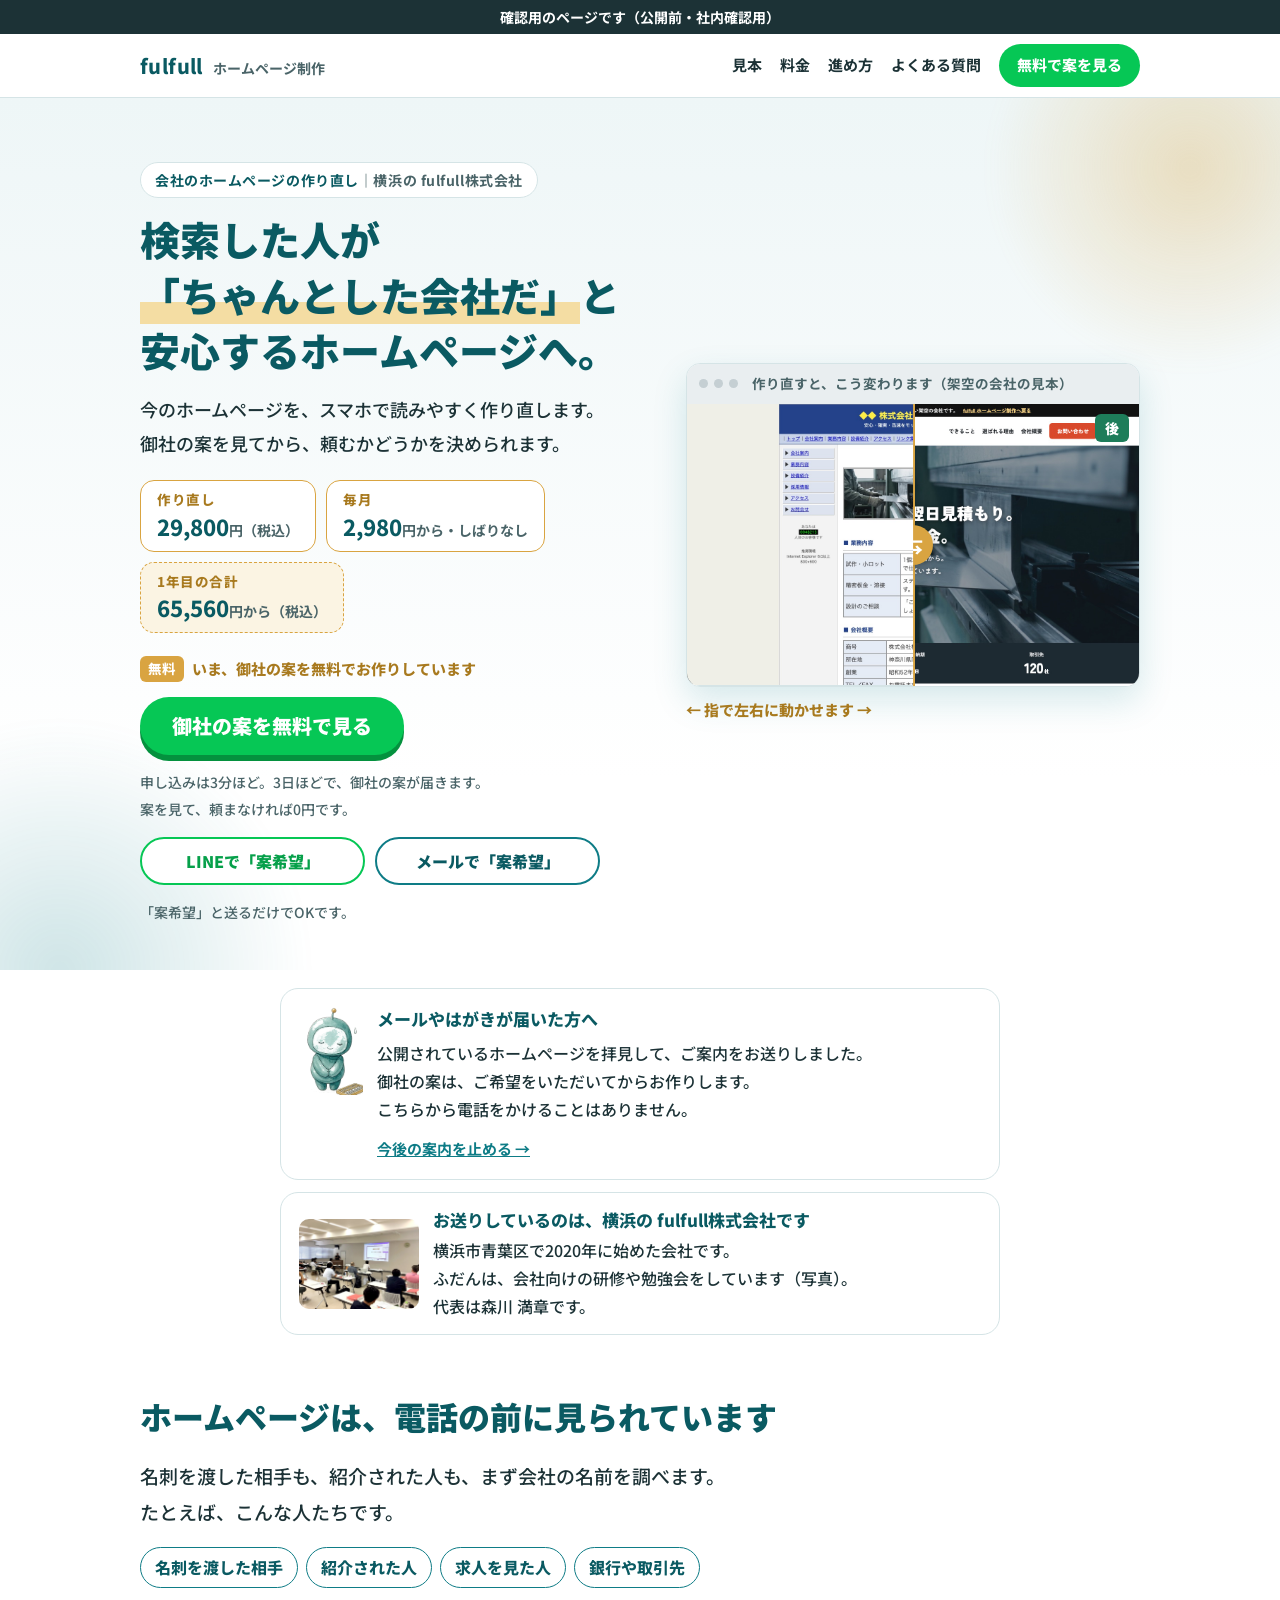
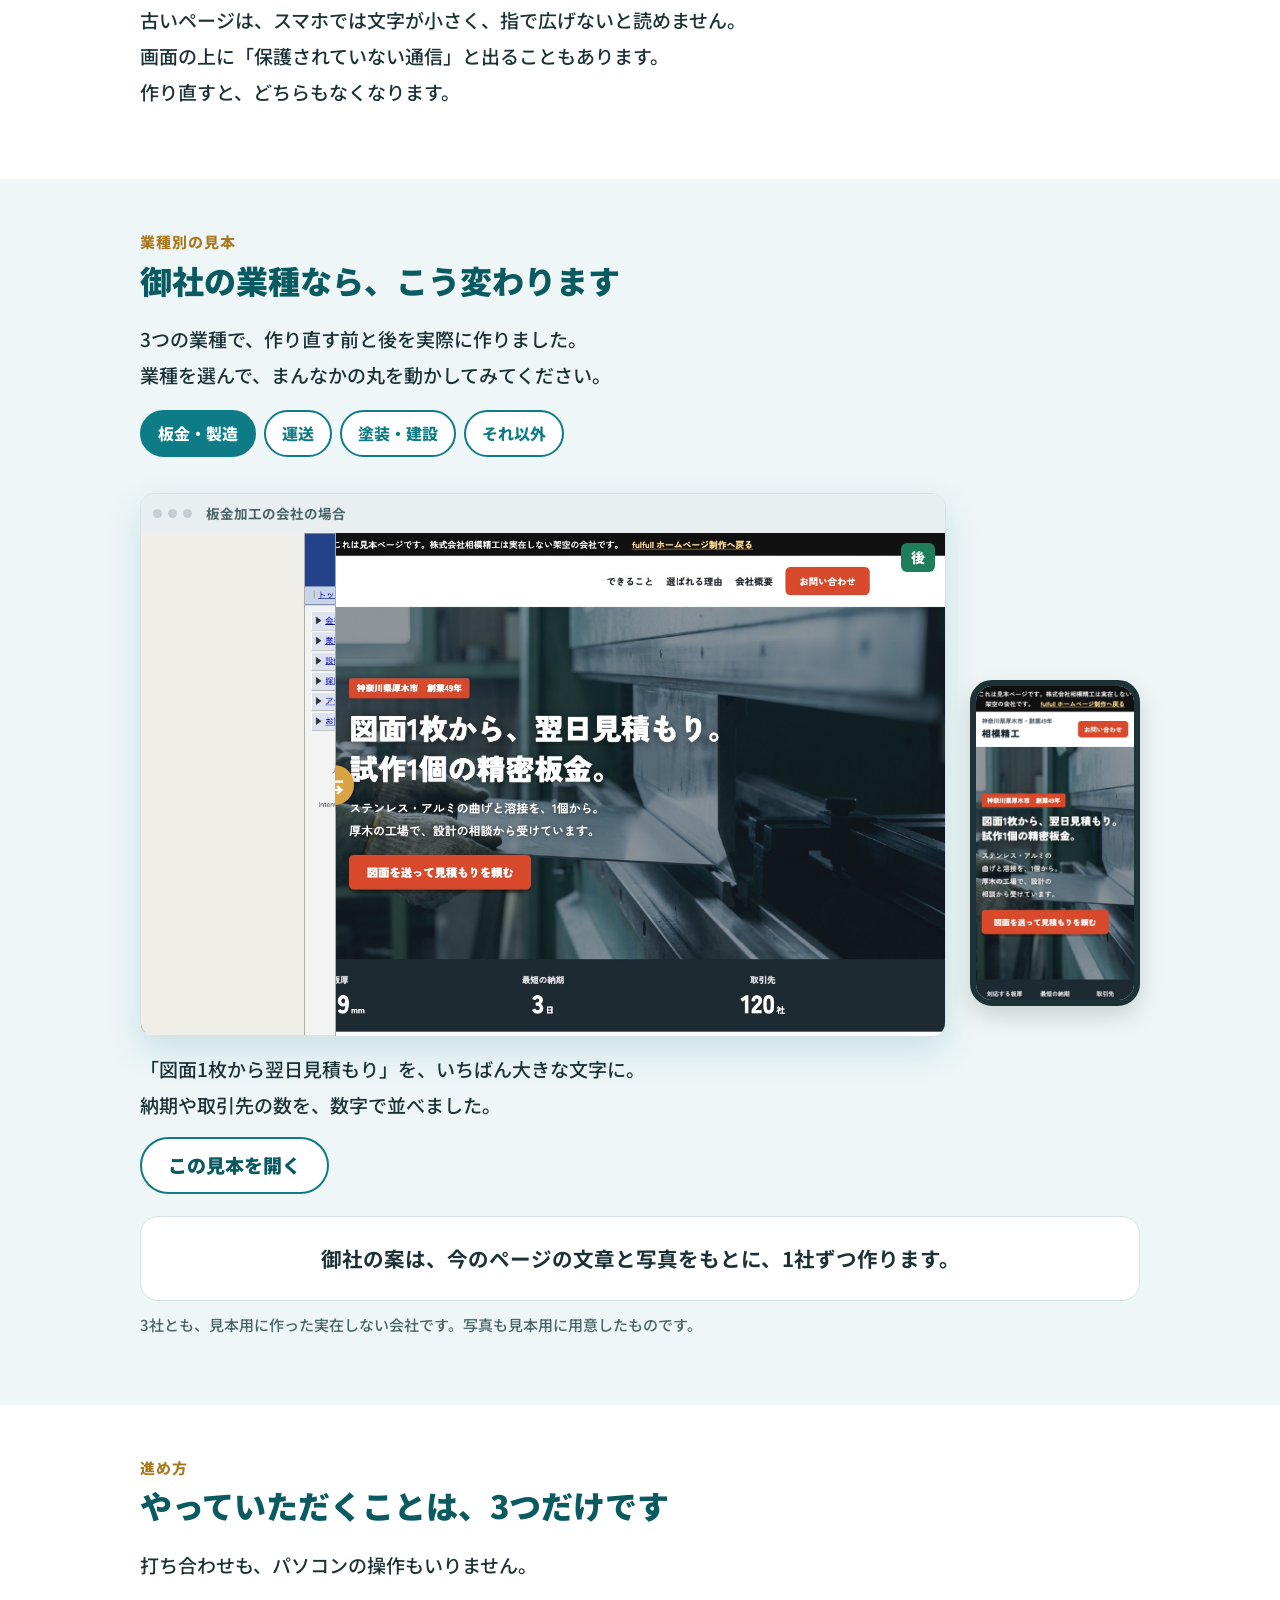
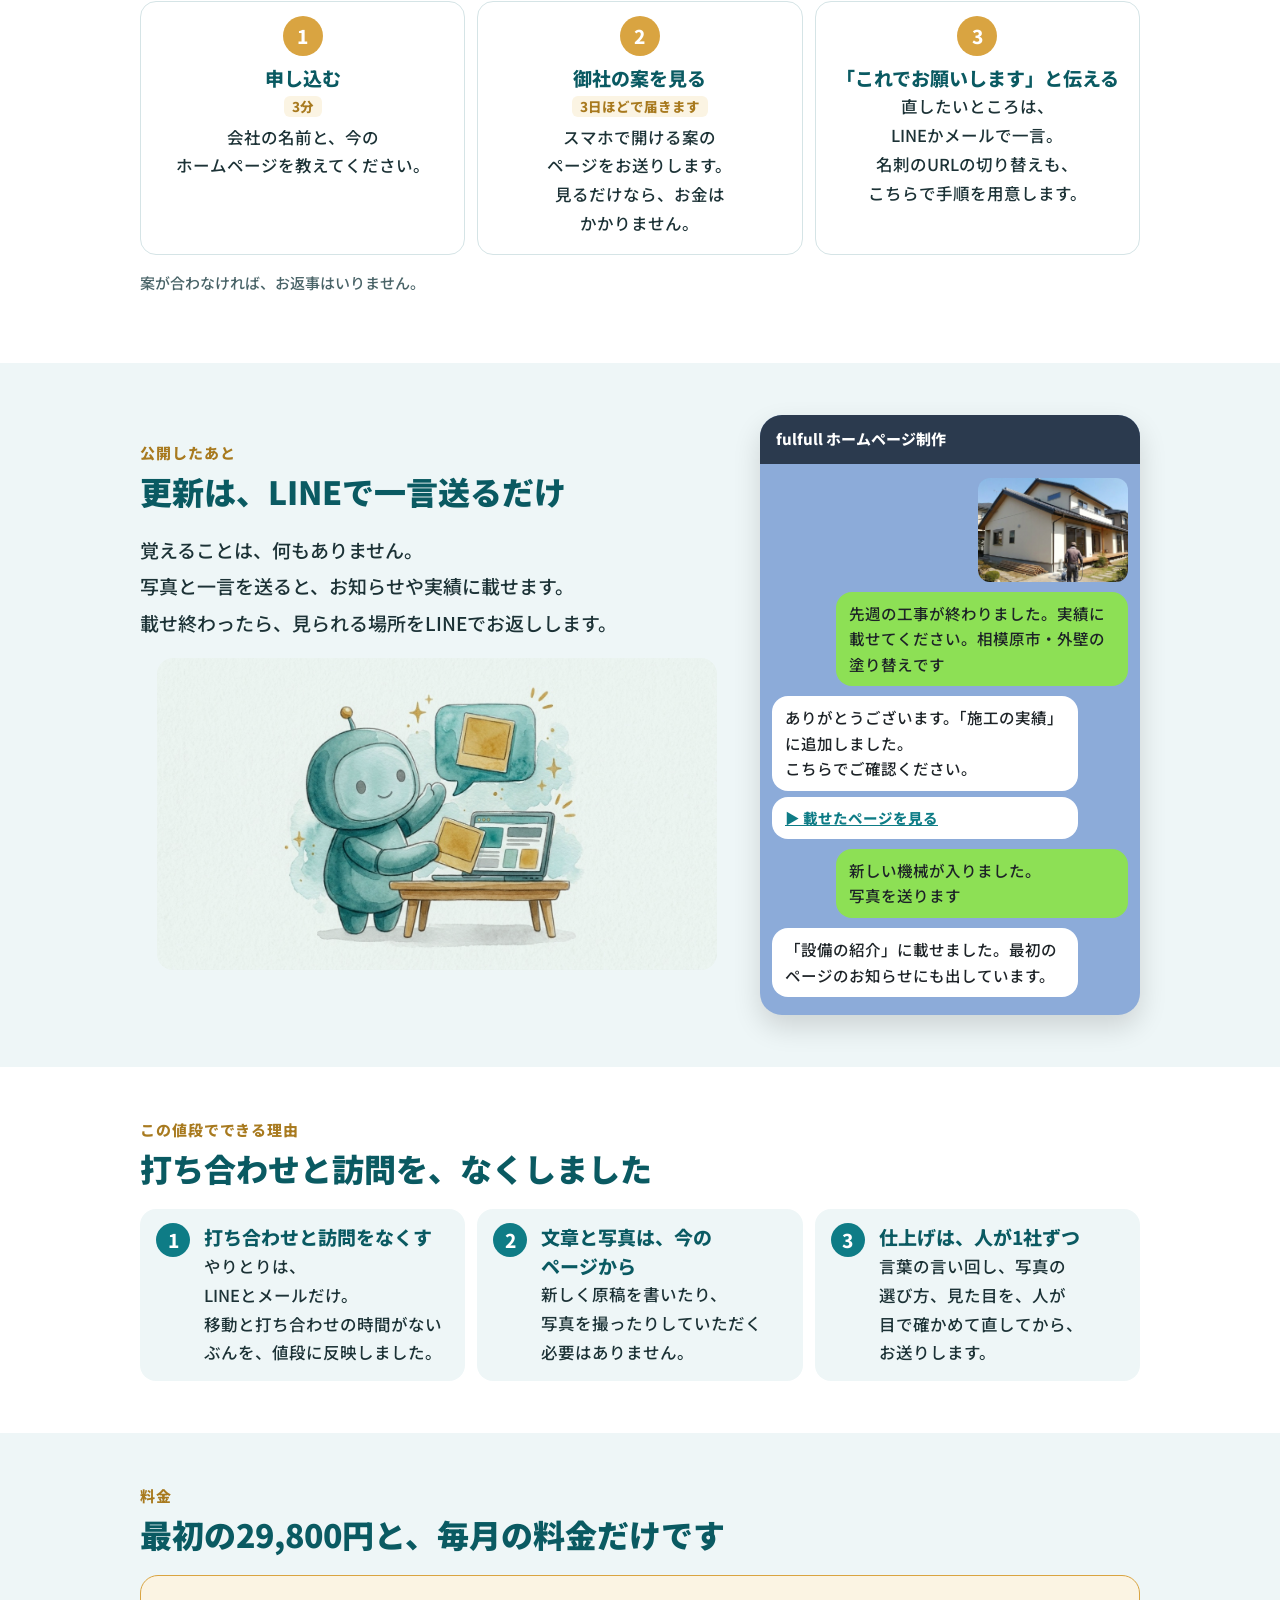
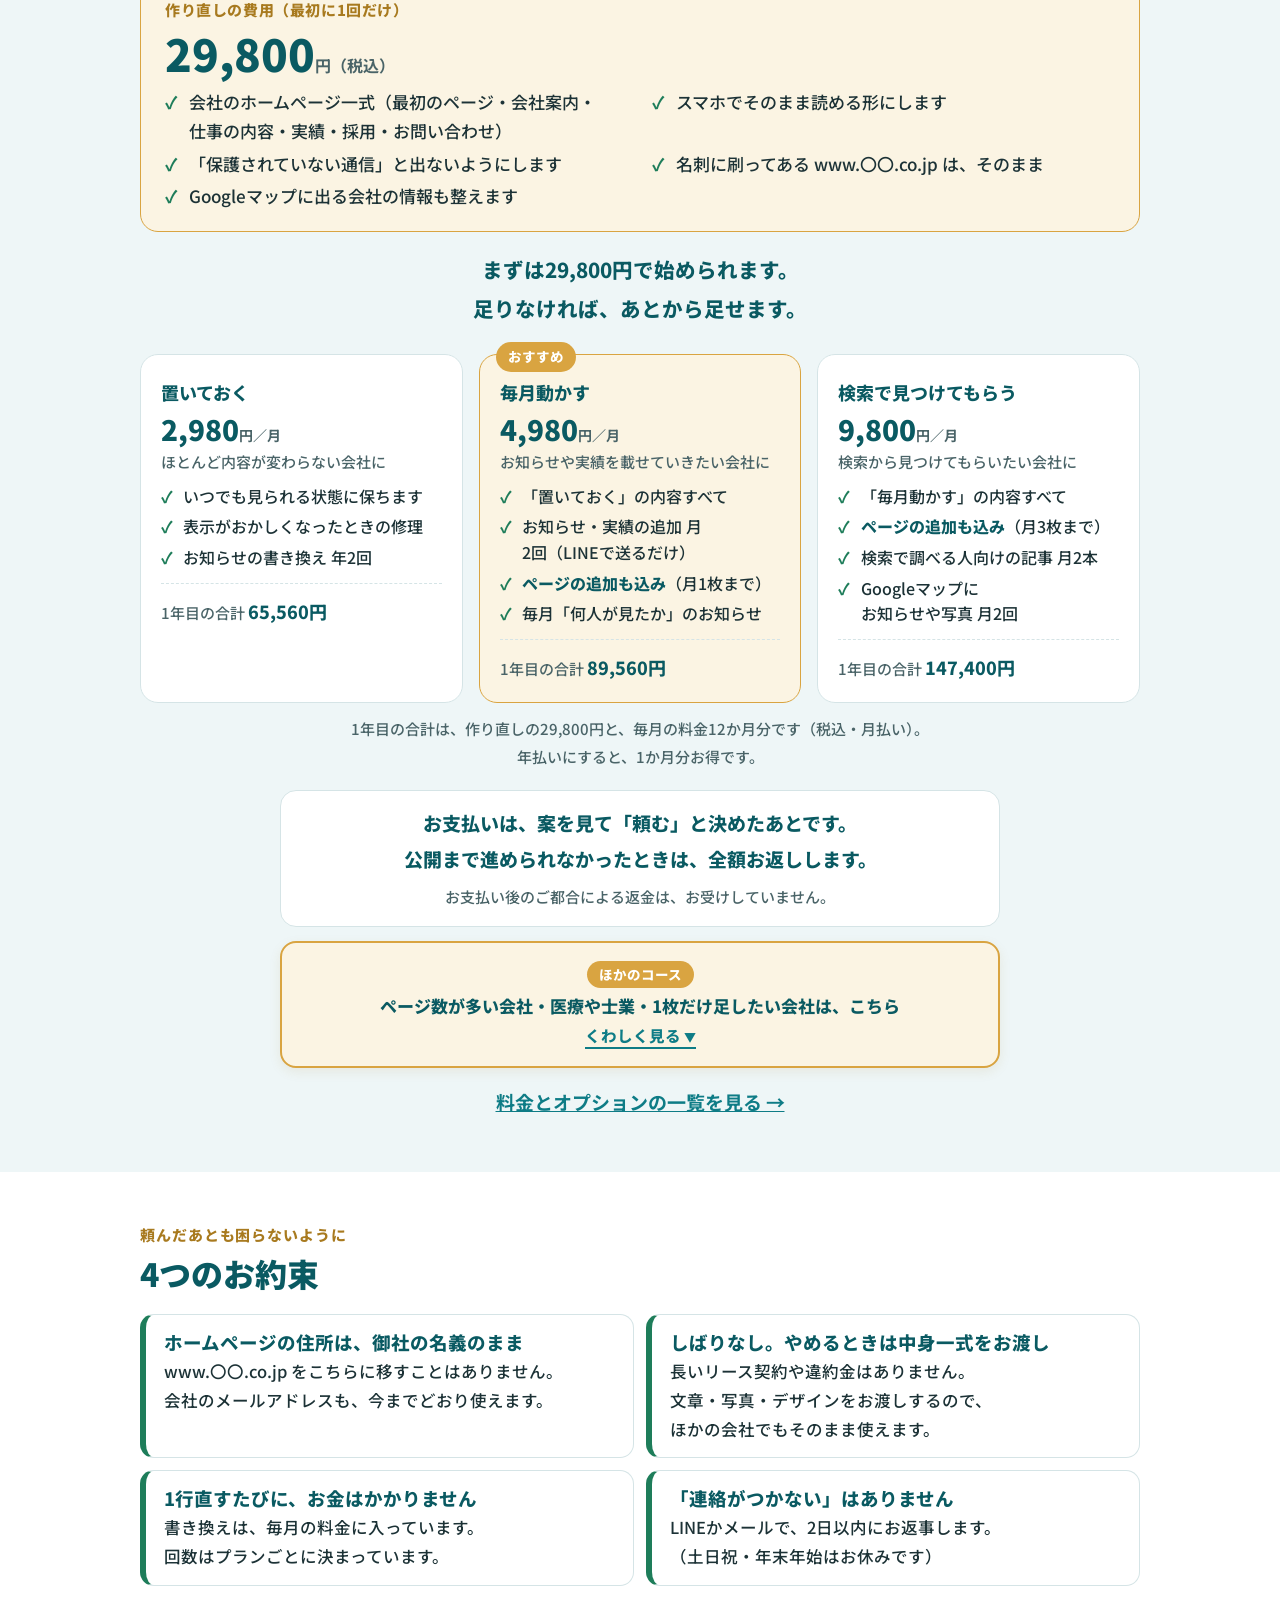
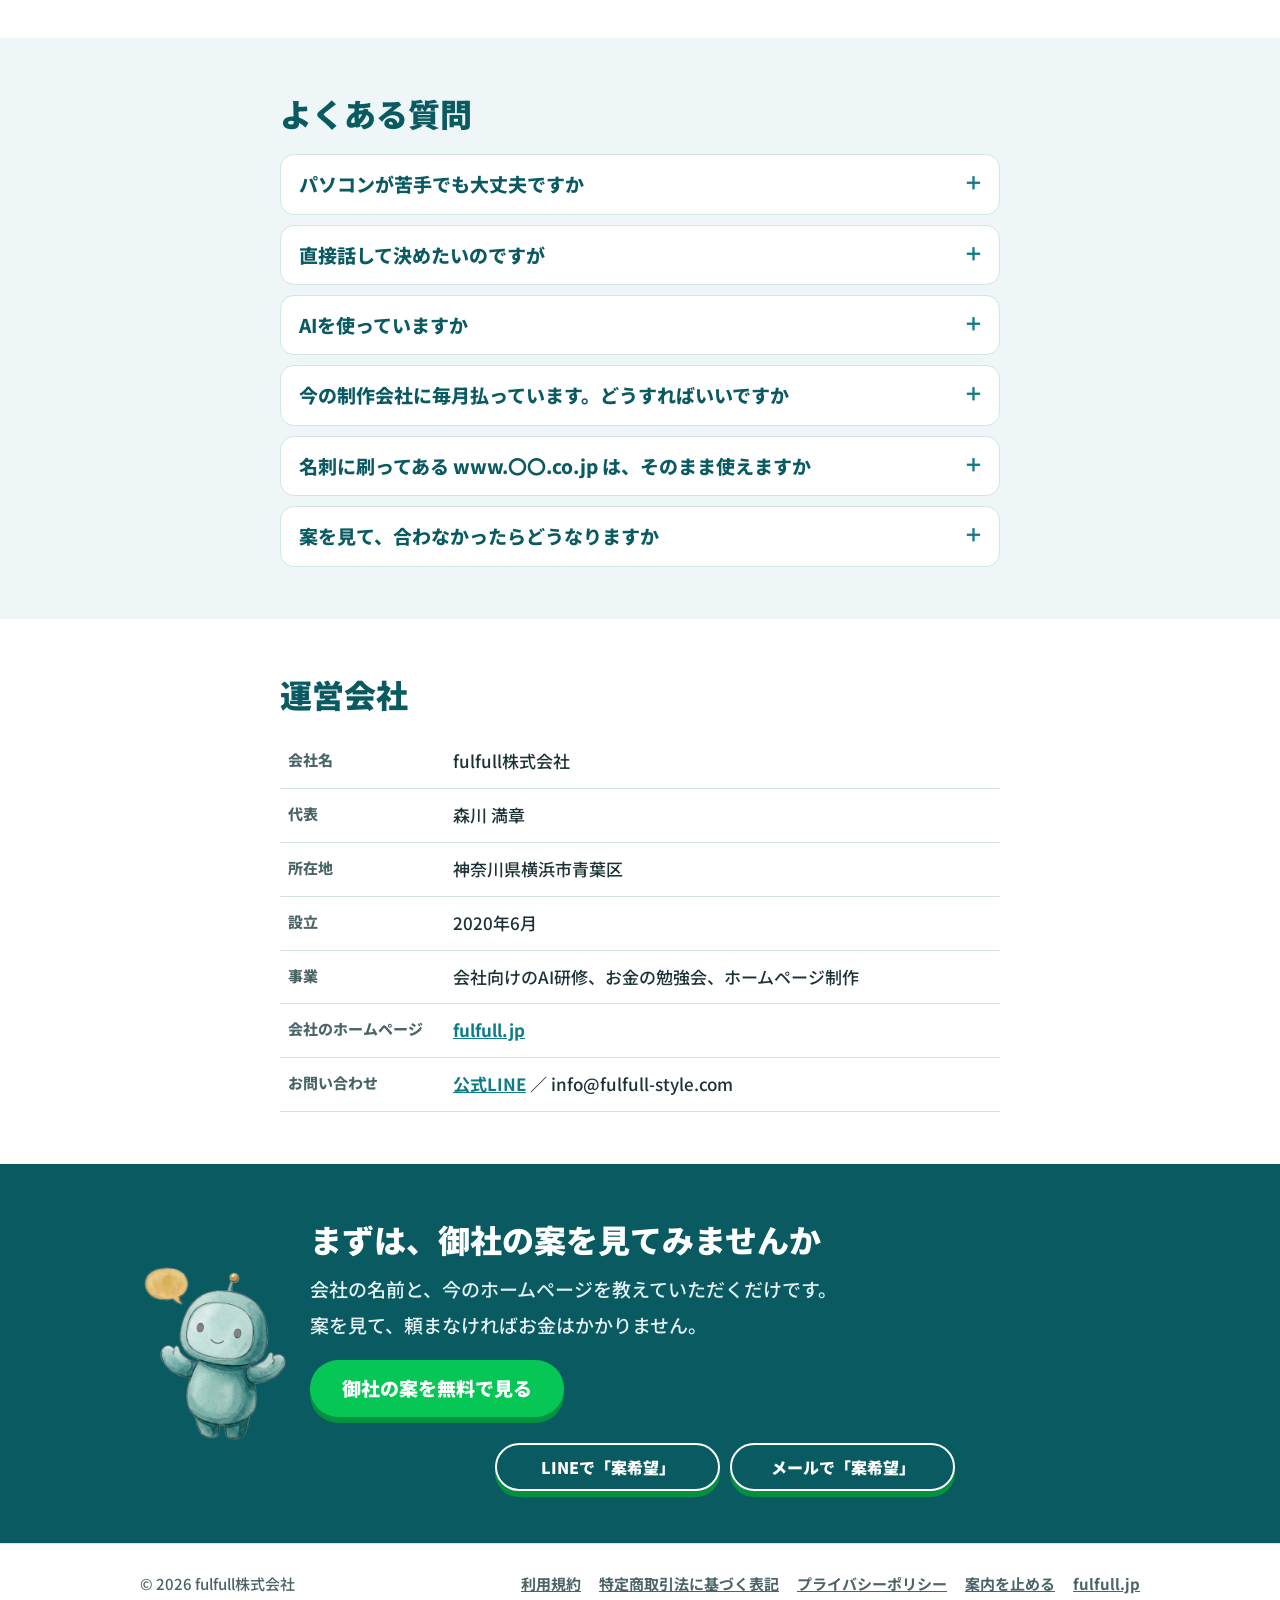
==== commit fec9e837: "スマホの最初の画面にボタンが入るよう順番を調整 Co-Authored-By: Claude Opus 5.5 <noreply@anthropic.com>" ====
--- a/index.html
+++ b/index.html
@@ -15,7 +15,7 @@
 <link rel="preconnect" href="https://fonts.googleapis.com">
 <link rel="preconnect" href="https://fonts.gstatic.com" crossorigin>
 <link rel="stylesheet" href="https://fonts.googleapis.com/css2?family=Noto+Sans+JP:wght@500;700;800;900&display=swap">
-<link rel="stylesheet" href="style.css?v=25">
+<link rel="stylesheet" href="style.css?v=26">
 </head>
 <body class="big">
 <div style="background:#1C3236;color:#fff;text-align:center;font-size:14px;font-weight:700;padding:6px 12px;line-height:1.6">確認用のページです（公開前・社内確認用）</div>
--- a/style.css
+++ b/style.css
@@ -499,3 +499,4 @@
   .hero.has-now .now { display: grid; grid-template-columns: 52% 1fr; gap: 12px; align-items: center; padding: 8px; }
   .hero.has-now .now p { margin: 0; font-size: 15px; }
 }
+@media (max-width: 899px) { .hero .btnrow { order: 3; } .hero .pricechip { order: 5; margin-top: 14px; } }
